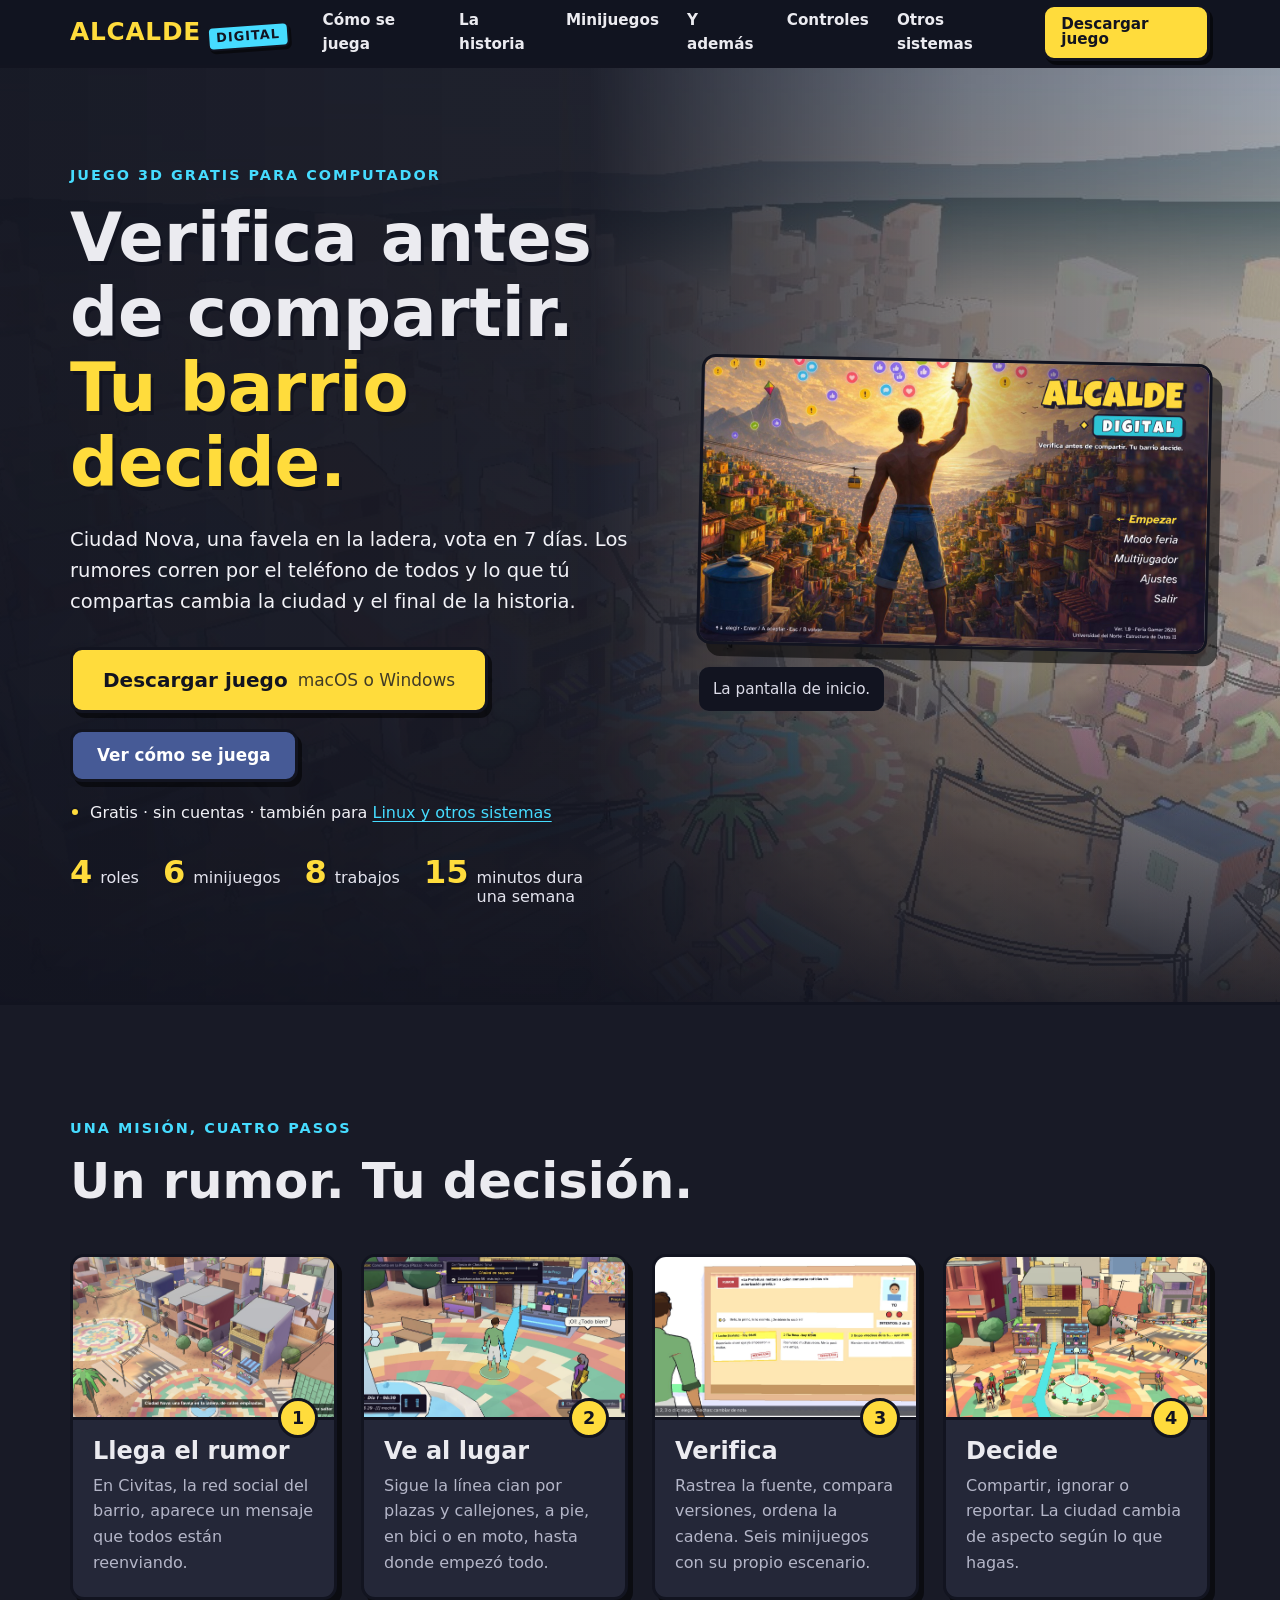
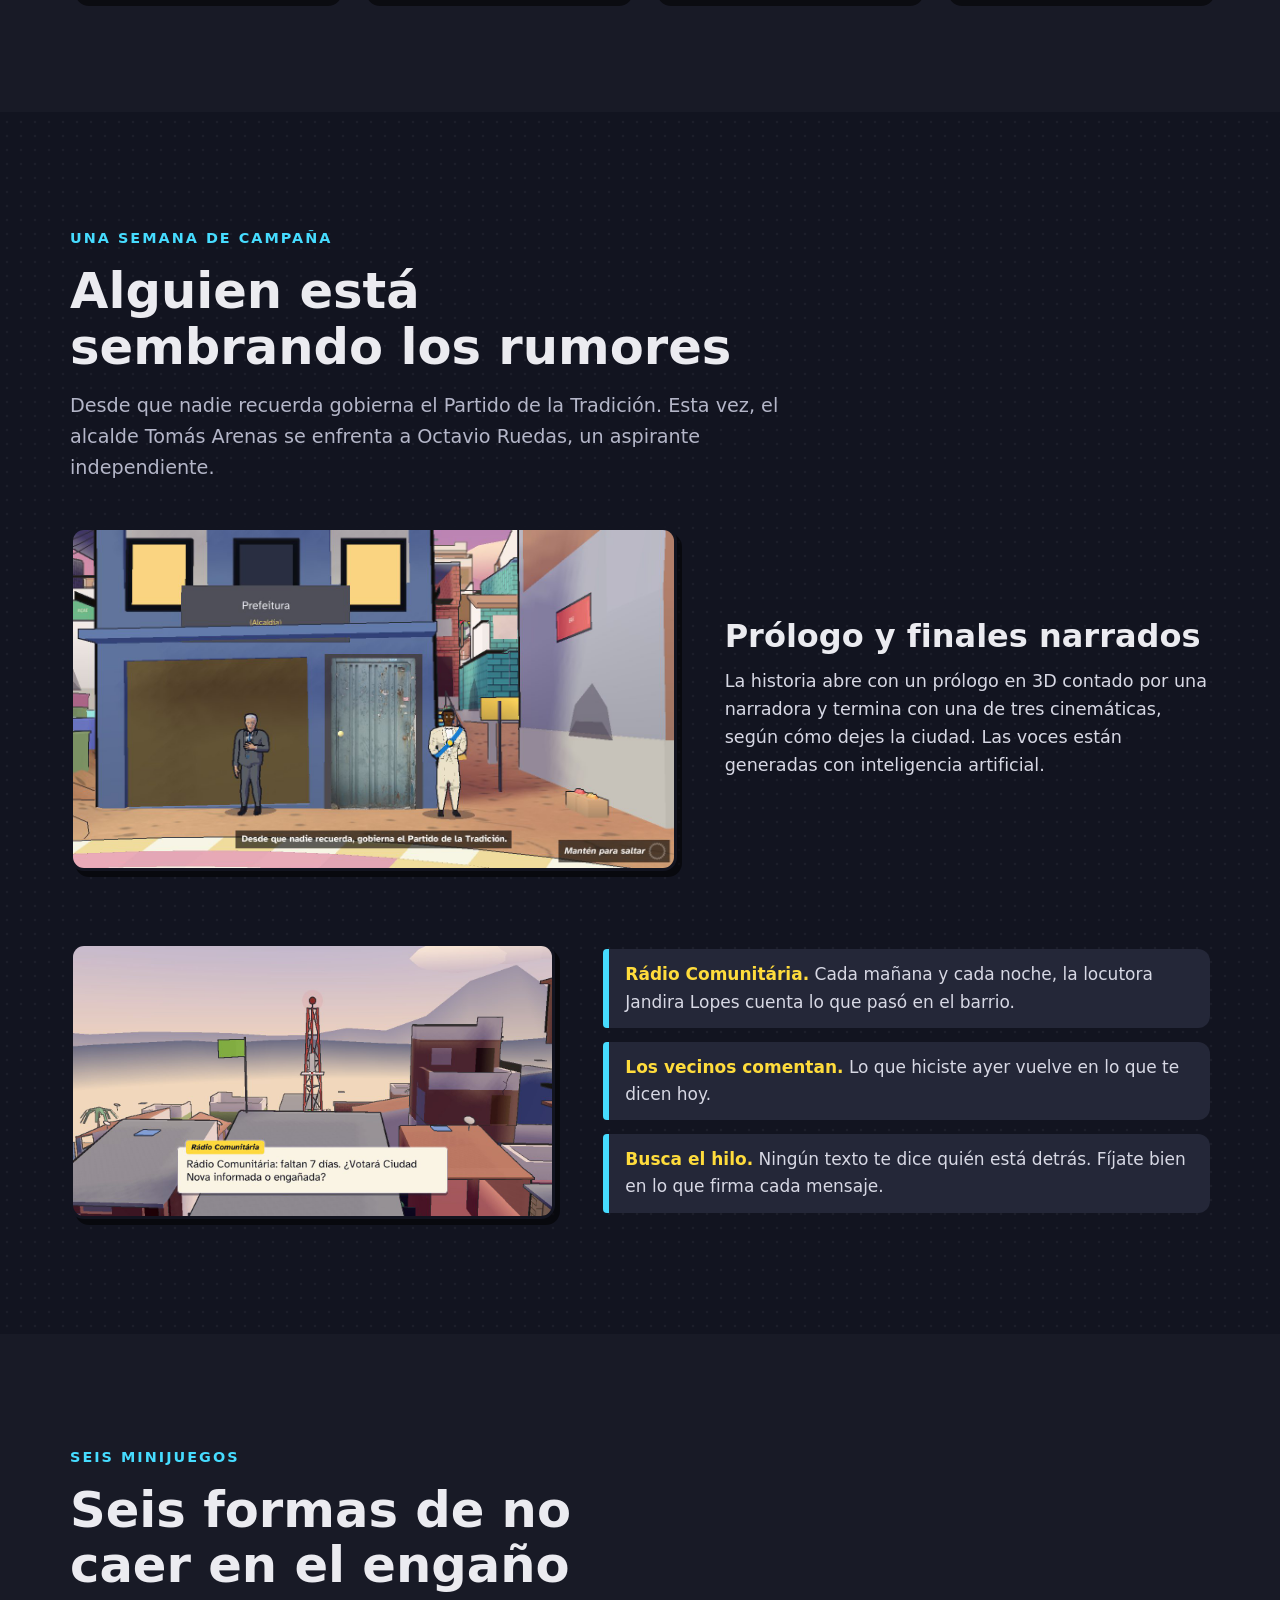
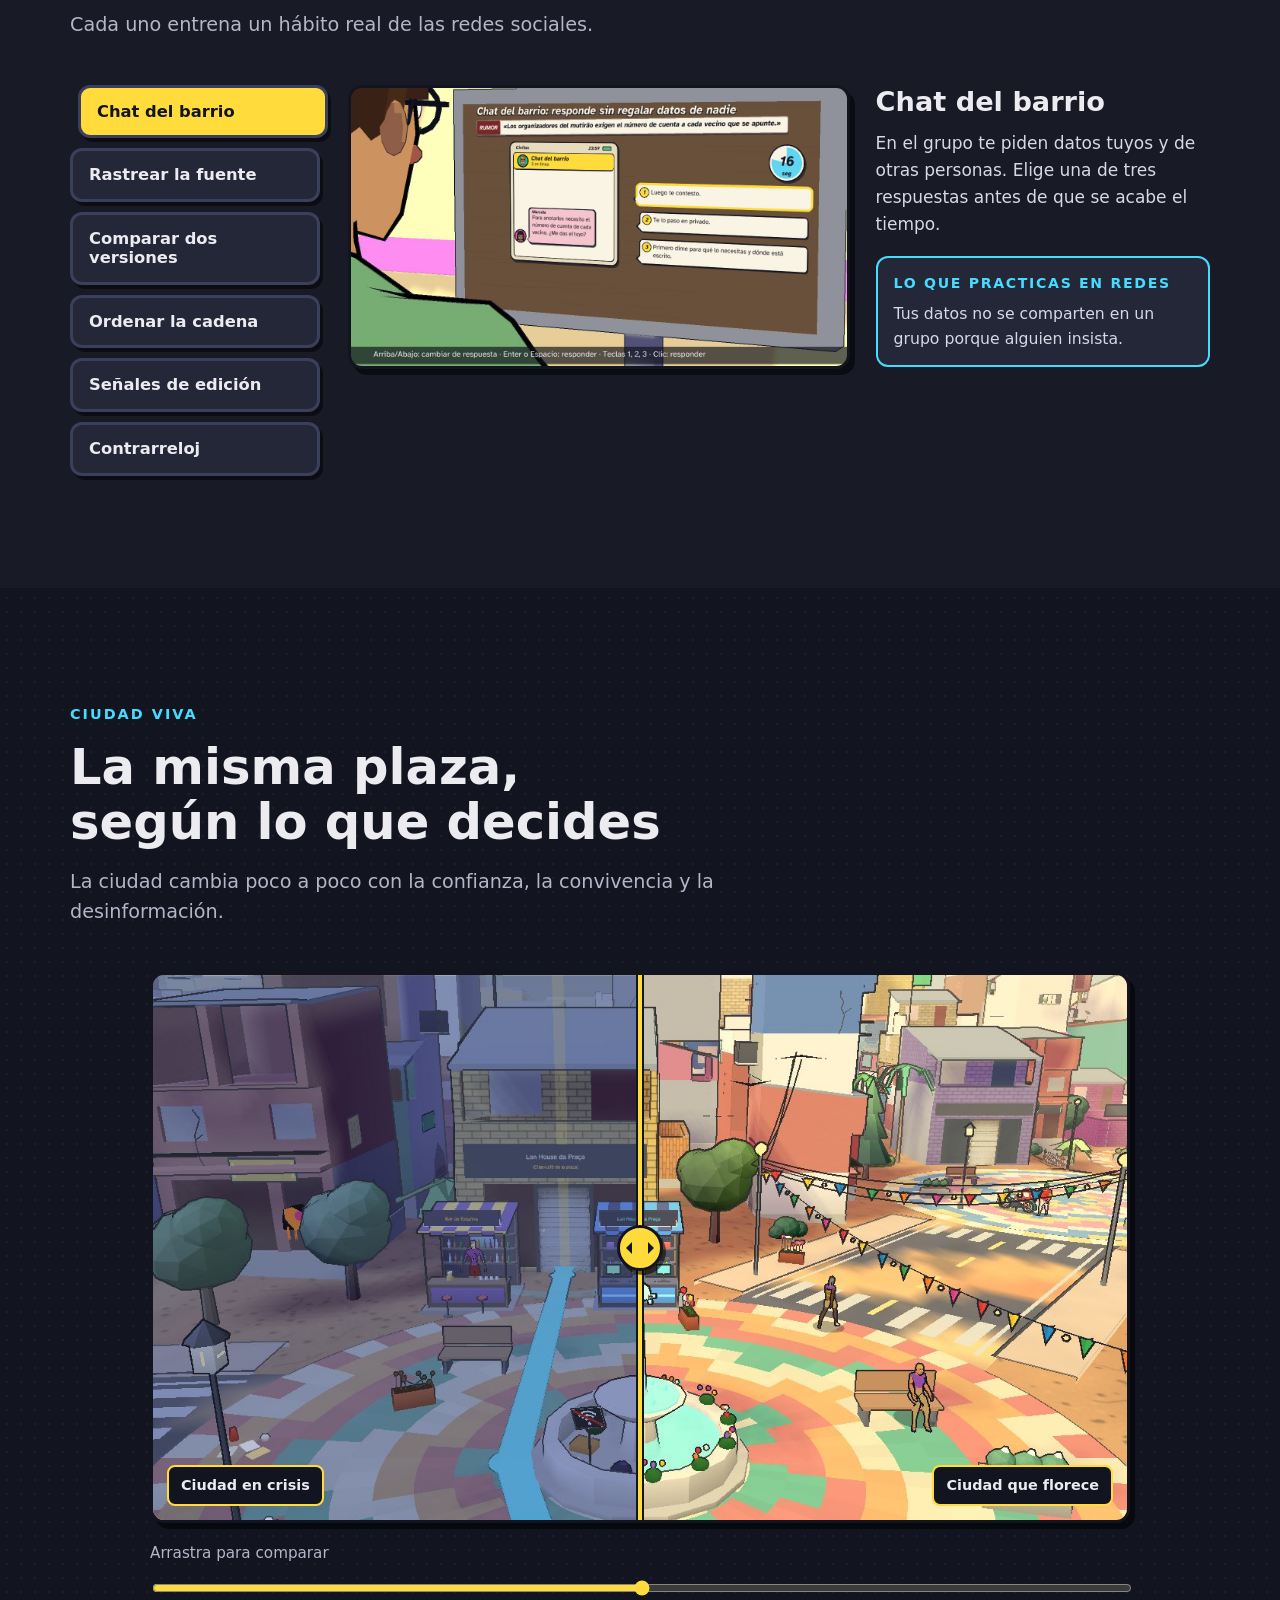
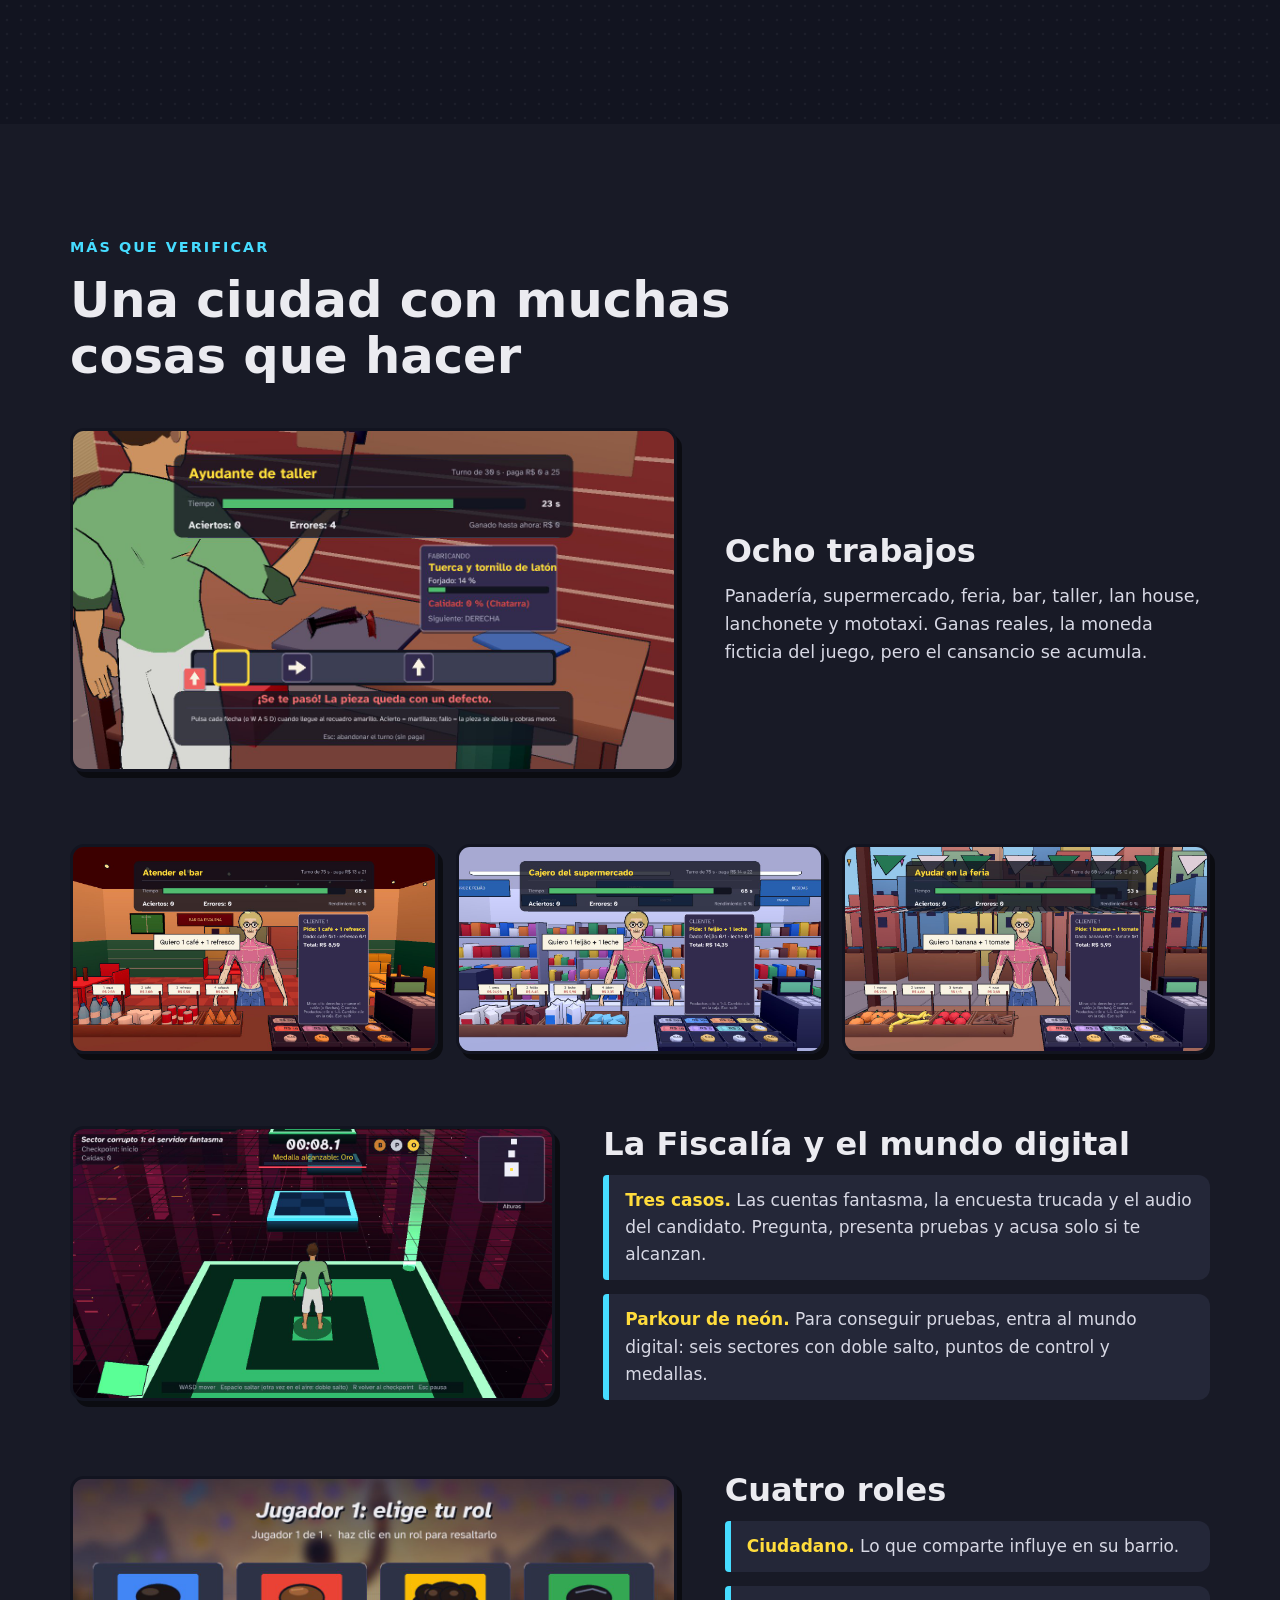
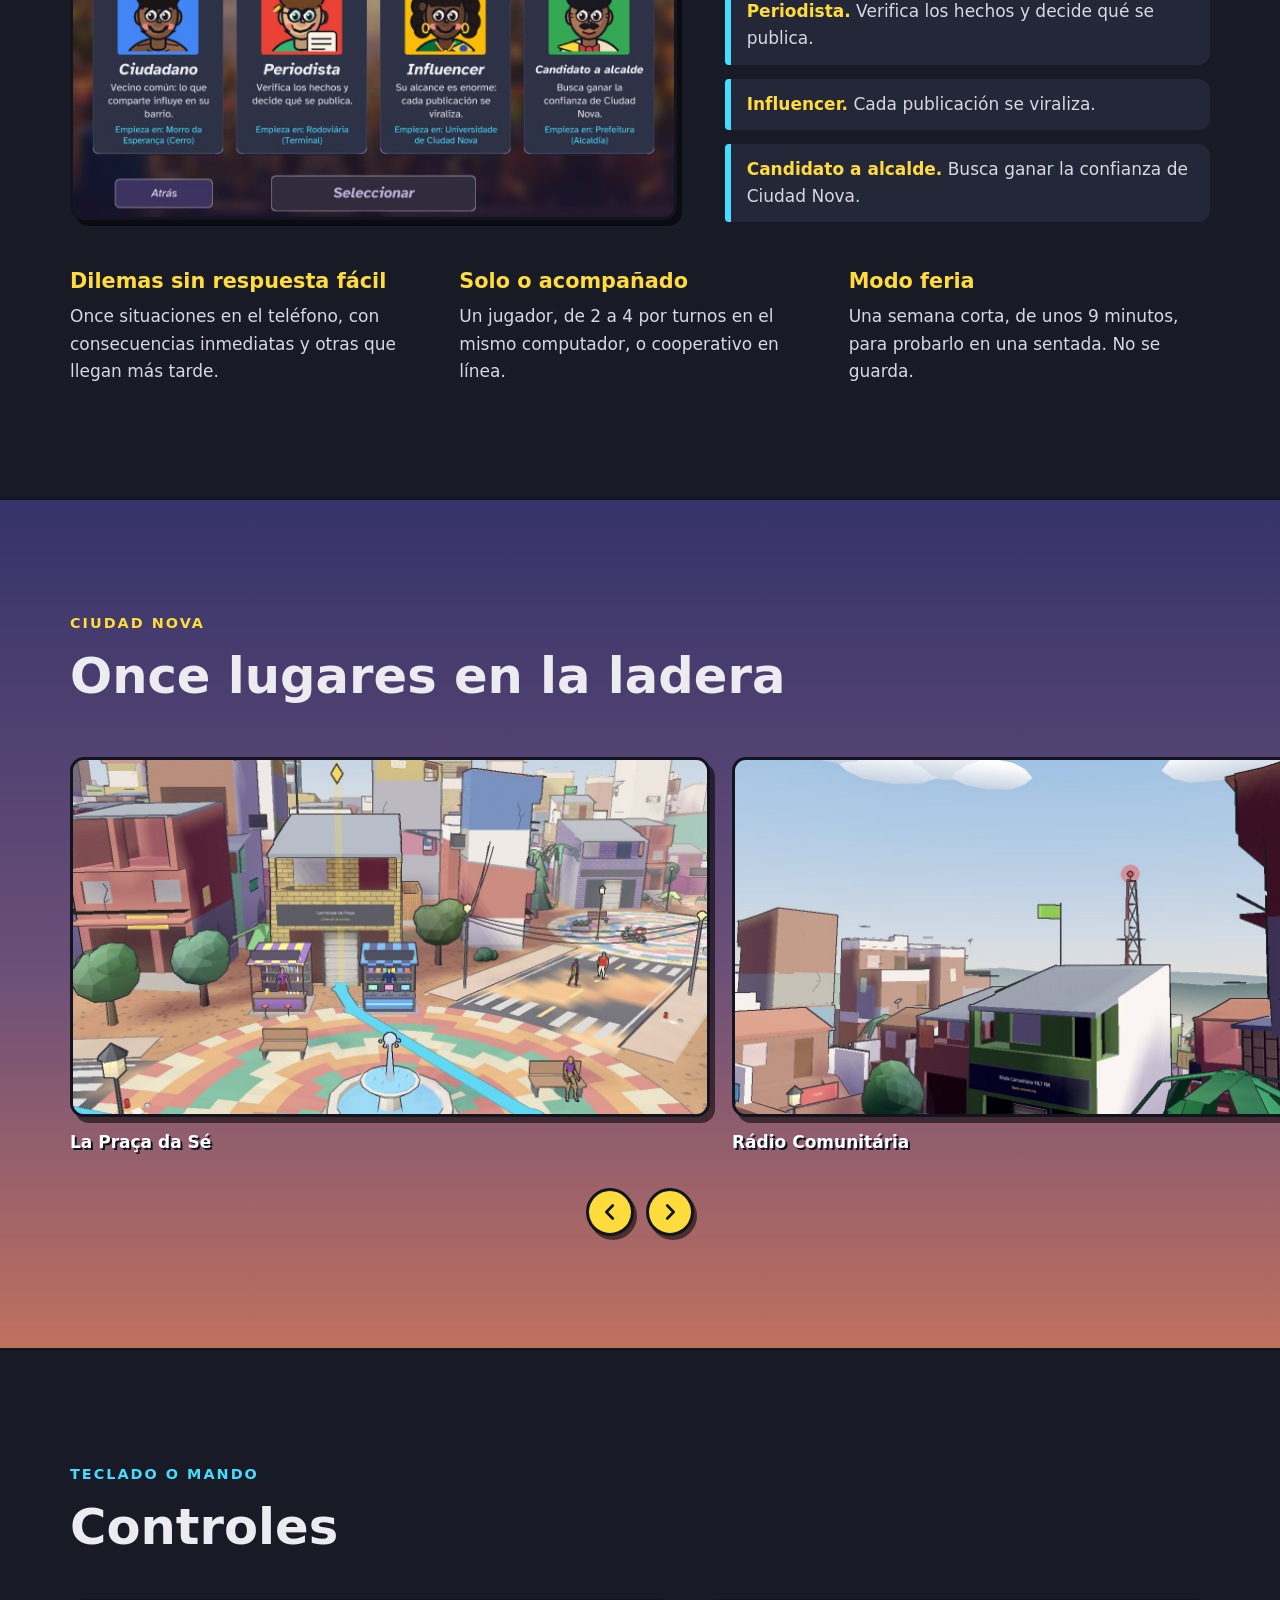
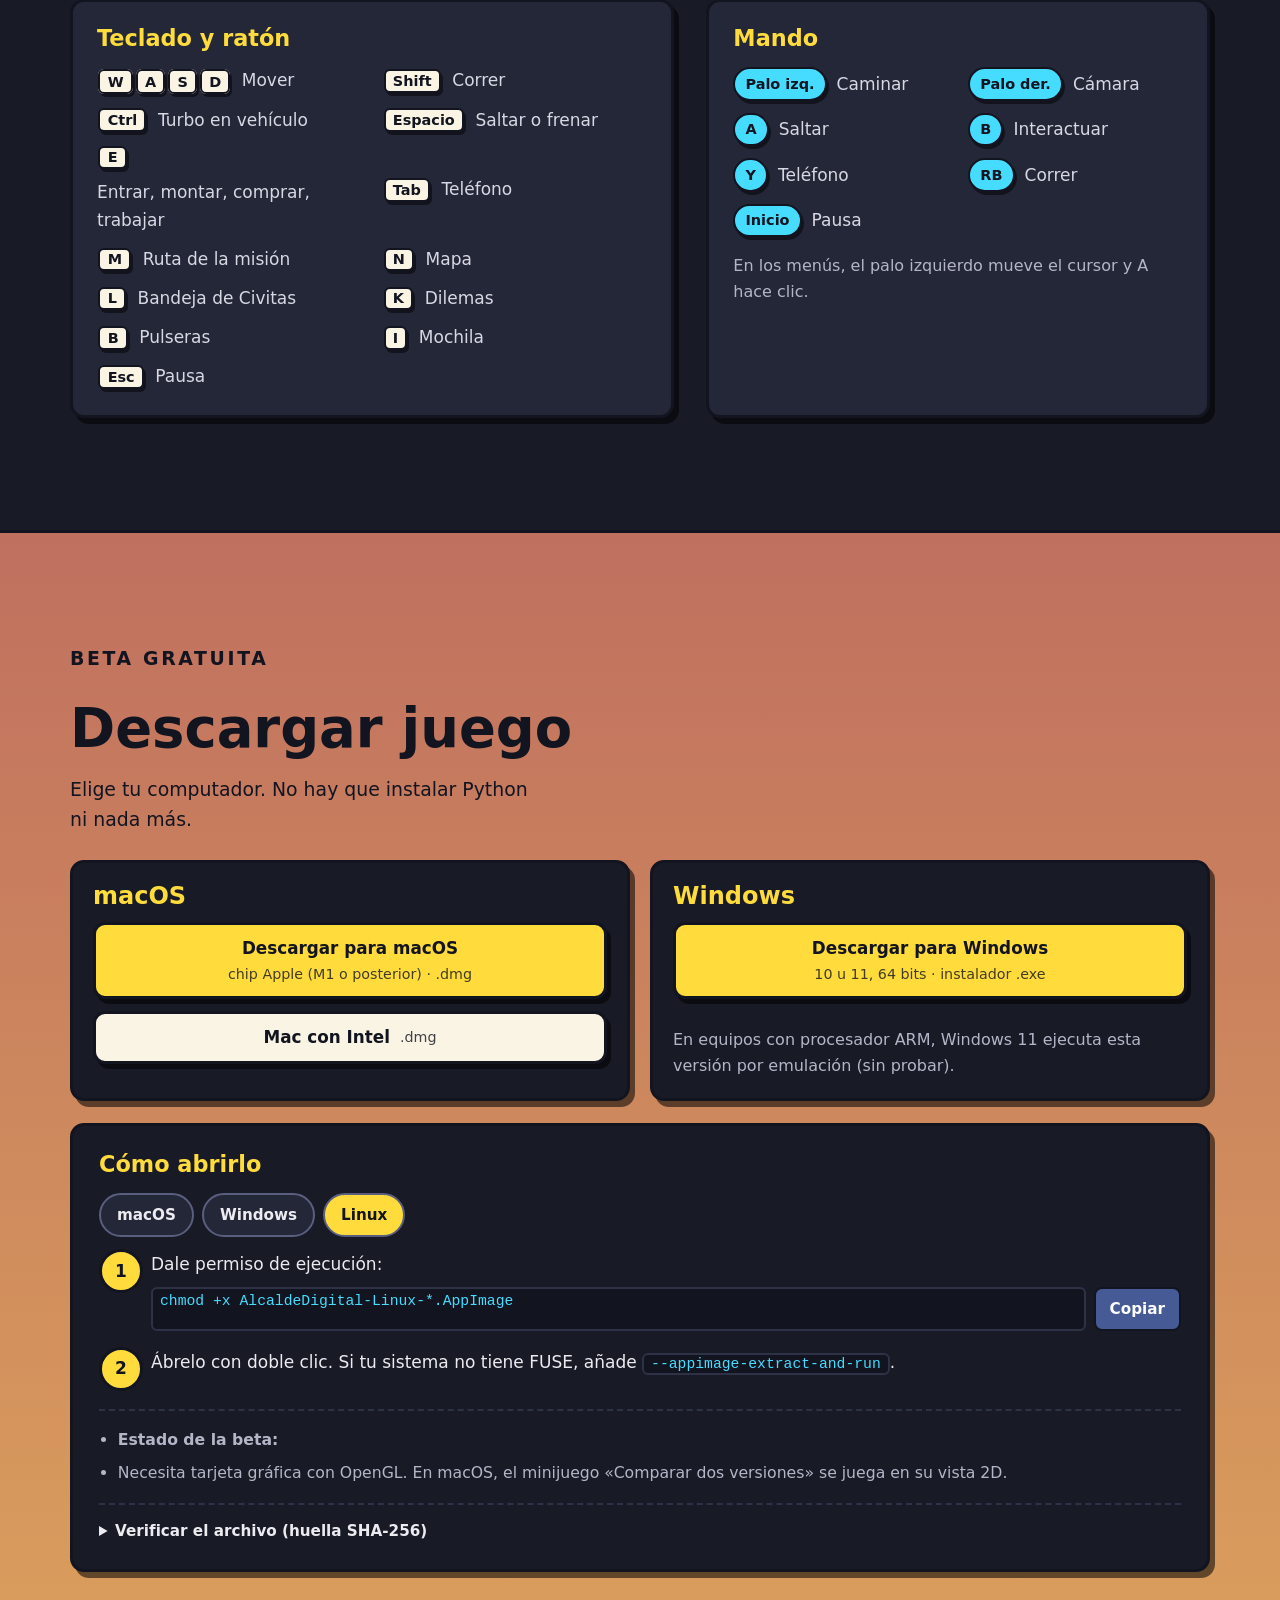
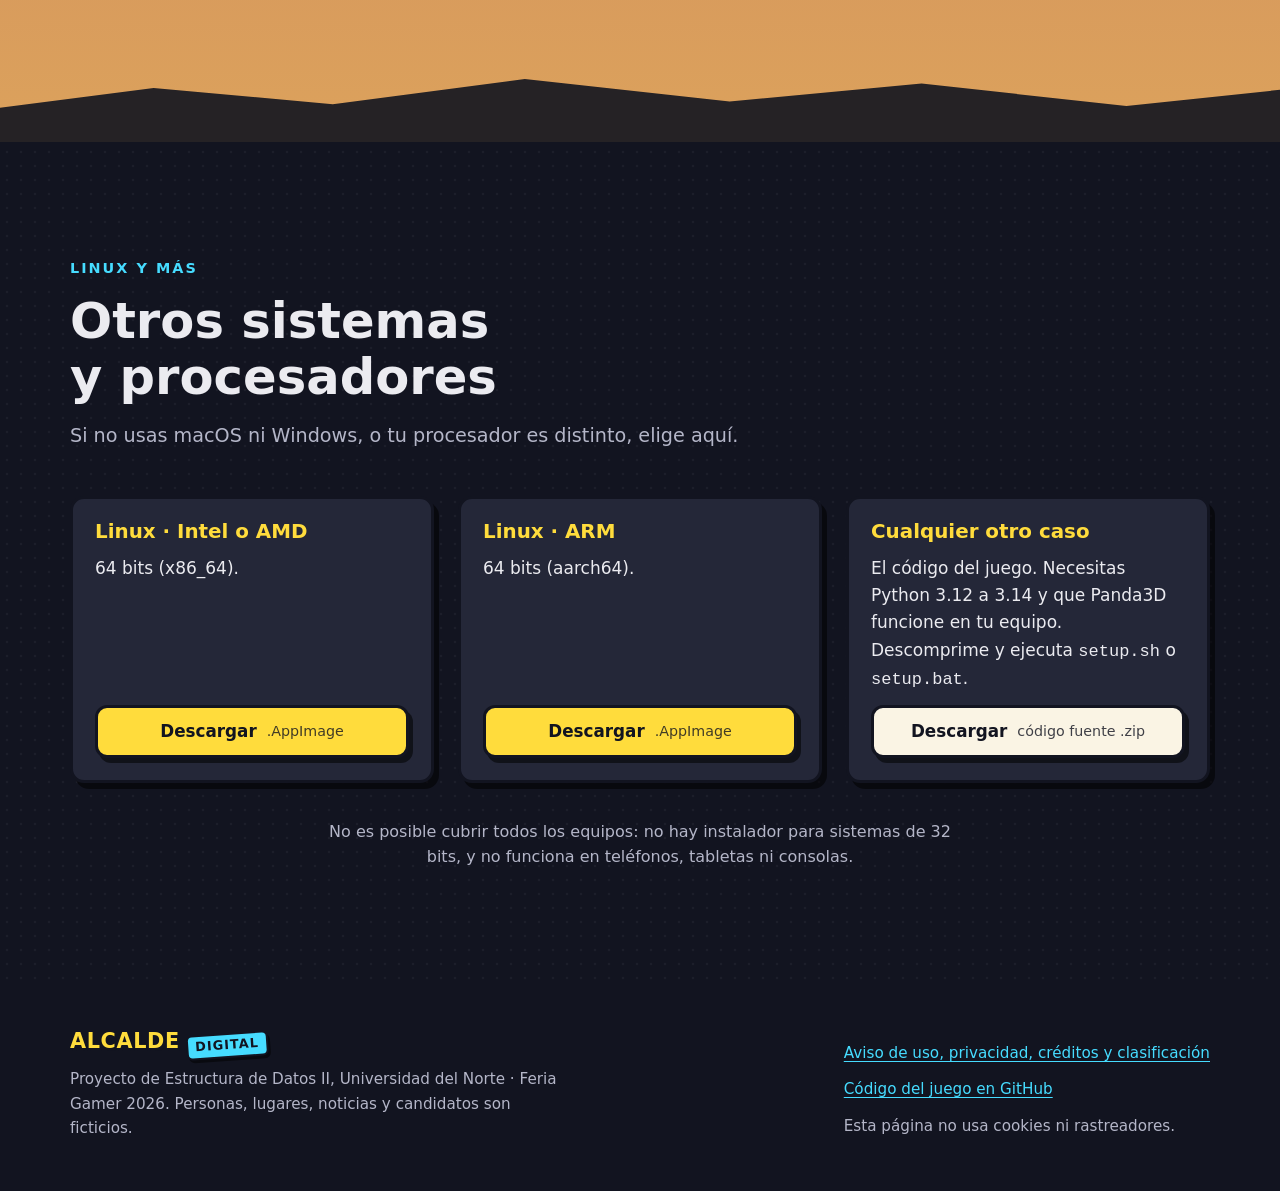
==== index.html @ aed0c3b3 "Web nueva con el juego actual, elegir sistema de descarga y aviso legal al día Co-Authored-By: Claud" ====
<!doctype html>
<html lang="es">
<head>
<meta charset="utf-8">
<meta name="viewport" content="width=device-width, initial-scale=1, viewport-fit=cover">
<title>Alcalde Digital · Juego 3D sobre desinformación</title>
<meta name="description" content="Juego 3D gratis para computador. Verifica antes de compartir: Ciudad Nova vota en 7 días y tu barrio decide.">
<meta name="theme-color" content="#121420">
<meta name="color-scheme" content="dark">
<meta property="og:type" content="website">
<meta property="og:title" content="Alcalde Digital">
<meta property="og:description" content="Verifica antes de compartir. Tu barrio decide.">
<meta property="og:url" content="https://alcalde-digital-juego.vercel.app/">
<meta property="og:image" content="https://alcalde-digital-juego.vercel.app/img/hero.jpg">
<link rel="icon" href="data:image/svg+xml,%3Csvg xmlns='http://www.w3.org/2000/svg' viewBox='0 0 32 32'%3E%3Crect width='32' height='32' rx='6' fill='%23ffdc3c'/%3E%3Ctext x='16' y='23' font-size='19' text-anchor='middle' font-family='sans-serif' font-weight='700' fill='%23121420'%3EA%3C/text%3E%3C/svg%3E">
<link rel="stylesheet" href="estilos.css">
</head>
<body>
<a class="saltar" href="#contenido">Saltar al contenido</a>
<header class="cabecera" id="inicio">
  <div class="cabecera-fila">
    <a class="marca" href="#inicio" aria-label="Alcalde Digital, inicio"><span class="marca-alcalde">ALCALDE</span><span class="marca-digital">DIGITAL</span></a>
    <nav class="menu" aria-label="Secciones"><a href="#juego">Cómo se juega</a><a href="#historia">La historia</a><a href="#minijuegos">Minijuegos</a><a href="#mas">Y además</a><a href="#controles">Controles</a><a href="#otros">Otros sistemas</a></nav>
    <a class="boton boton-primario boton-chico" href="#descargar" data-descargar>Descargar juego</a>
  </div>
</header>
<main id="contenido">

<section class="hero" aria-labelledby="titulo-hero">
  <div class="hero-fondo" aria-hidden="true"></div>
  <div class="envoltorio hero-rejilla">
    <div class="hero-texto">
      <p class="etiqueta">Juego 3D gratis para computador</p>
      <h1 id="titulo-hero">Verifica antes de compartir.<br><span class="resalta">Tu barrio decide.</span></h1>
      <p class="hero-sub">Ciudad Nova, una favela en la ladera, vota en 7 días. Los rumores corren por el teléfono de todos y lo que tú compartas cambia la ciudad y el final de la historia.</p>
      <div class="acciones">
        <a class="boton boton-primario boton-grande" href="#descargar" data-descargar>Descargar juego <span class="boton-nota">macOS o Windows</span></a>
        <a class="boton boton-secundario" href="#juego">Ver cómo se juega</a>
      </div>
      <p class="confianza"><span class="punto" aria-hidden="true"></span>Gratis · sin cuentas · también para <a href="#otros">Linux y otros sistemas</a></p>
      <ul class="datos" aria-label="El juego en cifras">
        <li><strong>4</strong><span>roles</span></li><li><strong>6</strong><span>minijuegos</span></li><li><strong>8</strong><span>trabajos</span></li><li><strong>15</strong><span>minutos dura<br>una semana</span></li>
      </ul>
    </div>
    <figure class="hero-captura"><img src="img/hero.jpg" width="1280" height="720" alt="Menú de inicio del juego: un joven levanta su teléfono sobre la favela al atardecer, con las opciones Empezar, Modo feria, Multijugador, Ajustes y Salir" data-zoom><figcaption>La pantalla de inicio.</figcaption></figure>
  </div>
</section>

<section class="banda" id="juego" aria-labelledby="t-juego"><div class="envoltorio">
  <header class="encabezado"><p class="etiqueta">Una misión, cuatro pasos</p><h2 id="t-juego">Un rumor. Tu decisión.</h2></header>
  <ol class="pasos">
<li class="paso"><img src="img/prologo-ciudad.jpg" width="1280" height="720" alt="La ciudad vista desde arriba durante el prólogo, con el subtítulo que presenta Ciudad Nova" loading="lazy" data-zoom><div class="paso-texto"><span class="paso-n">1</span><h3>Llega el rumor</h3><p>En Civitas, la red social del barrio, aparece un mensaje que todos están reenviando.</p></div></li>
<li class="paso"><img src="img/interfaz.jpg" width="1280" height="720" alt="El personaje junto a la plaza, con la línea cian del GPS, el minimapa, el reloj y el teléfono" loading="lazy" data-zoom><div class="paso-texto"><span class="paso-n">2</span><h3>Ve al lugar</h3><p>Sigue la línea cian por plazas y callejones, a pie, en bici o en moto, hasta donde empezó todo.</p></div></li>
<li class="paso"><img src="img/mj-rastrear.jpg" width="1280" height="720" alt="Rastrear la fuente: un tablero de corcho con tres mensajes y el personaje delante" loading="lazy" data-zoom><div class="paso-texto"><span class="paso-n">3</span><h3>Verifica</h3><p>Rastrea la fuente, compara versiones, ordena la cadena. Seis minijuegos con su propio escenario.</p></div></li>
<li class="paso"><img src="img/viva-florece.jpg" width="1280" height="720" alt="La plaza de la fuente florecida, con banderines y vecinos conversando" loading="lazy" data-zoom><div class="paso-texto"><span class="paso-n">4</span><h3>Decide</h3><p>Compartir, ignorar o reportar. La ciudad cambia de aspecto según lo que hagas.</p></div></li>
</ol></div></section>

<section class="banda banda-tinta" id="historia" aria-labelledby="t-historia"><div class="envoltorio">
  <header class="encabezado"><p class="etiqueta">Una semana de campaña</p><h2 id="t-historia">Alguien está sembrando los rumores</h2>
  <p class="intro">Desde que nadie recuerda gobierna el Partido de la Tradición. Esta vez, el alcalde Tomás Arenas se enfrenta a Octavio Ruedas, un aspirante independiente.</p></header>
  <div class="filas">
    <article class="fila"><img src="img/prologo-candidatos.jpg" width="1280" height="720" alt="Prólogo: los dos candidatos frente a la Prefeitura" loading="lazy" data-zoom><div class="fila-texto"><h3>Prólogo y finales narrados</h3><p>La historia abre con un prólogo en 3D contado por una narradora y termina con una de tres cinemáticas, según cómo dejes la ciudad. Las voces están generadas con inteligencia artificial.</p></div></article>
    <article class="fila fila-inversa"><img src="img/radio.jpg" width="1280" height="720" alt="La cámara orbita la torre de la radio mientras la Rádio Comunitária hace el recuento del día" loading="lazy" data-zoom><div class="fila-lista"><ul>
      <li><strong>Rádio Comunitária.</strong> Cada mañana y cada noche, la locutora Jandira Lopes cuenta lo que pasó en el barrio.</li>
      <li><strong>Los vecinos comentan.</strong> Lo que hiciste ayer vuelve en lo que te dicen hoy.</li>
      <li><strong>Busca el hilo.</strong> Ningún texto te dice quién está detrás. Fíjate bien en lo que firma cada mensaje.</li></ul></div></article>
  </div>
</div></section>

<section class="banda" id="minijuegos" aria-labelledby="t-mini"><div class="envoltorio">
  <header class="encabezado"><p class="etiqueta">Seis minijuegos</p><h2 id="t-mini">Seis formas de no caer en el engaño</h2><p class="intro">Cada uno entrena un hábito real de las redes sociales.</p></header>
  <div class="mini"><div class="mini-lista" role="tablist" aria-label="Minijuegos" aria-orientation="vertical">
<button class="mini-tab" role="tab" id="tab-chat" aria-controls="panel-chat" aria-selected="true" tabindex="0">Chat del barrio</button>
<button class="mini-tab" role="tab" id="tab-rastrear" aria-controls="panel-rastrear" aria-selected="false" tabindex="-1">Rastrear la fuente</button>
<button class="mini-tab" role="tab" id="tab-comparar" aria-controls="panel-comparar" aria-selected="false" tabindex="-1">Comparar dos versiones</button>
<button class="mini-tab" role="tab" id="tab-cronologia" aria-controls="panel-cronologia" aria-selected="false" tabindex="-1">Ordenar la cadena</button>
<button class="mini-tab" role="tab" id="tab-senales" aria-controls="panel-senales" aria-selected="false" tabindex="-1">Señales de edición</button>
<button class="mini-tab" role="tab" id="tab-contrarreloj" aria-controls="panel-contrarreloj" aria-selected="false" tabindex="-1">Contrarreloj</button>
</div><div class="mini-paneles">
<article class="mini-panel" role="tabpanel" id="panel-chat" aria-labelledby="tab-chat"><img src="img/mj-chat.jpg" width="1280" height="720" alt="Pantalla del minijuego Chat del barrio" loading="lazy" data-zoom><div class="mini-texto"><h3>Chat del barrio</h3><p>En el grupo te piden datos tuyos y de otras personas. Elige una de tres respuestas antes de que se acabe el tiempo.</p><p class="redes"><strong>Lo que practicas en redes</strong>Tus datos no se comparten en un grupo porque alguien insista.</p></div></article>
<article class="mini-panel" role="tabpanel" id="panel-rastrear" aria-labelledby="tab-rastrear" hidden><img src="img/mj-rastrear.jpg" width="1280" height="720" alt="Pantalla del minijuego Rastrear la fuente" loading="lazy" data-zoom><div class="mini-texto"><h3>Rastrear la fuente</h3><p>En cada salto aparecen tres mensajes. Elige el más antiguo que no diga «reenviado» hasta llegar a quien lo publicó primero.</p><p class="redes"><strong>Lo que practicas en redes</strong>«Me lo pasó una amiga» no es una fuente.</p></div></article>
<article class="mini-panel" role="tabpanel" id="panel-comparar" aria-labelledby="tab-comparar" hidden><img src="img/mj-comparar.jpg" width="1280" height="720" alt="Pantalla del minijuego Comparar dos versiones" loading="lazy" data-zoom><div class="mini-texto"><h3>Comparar dos versiones</h3><p>Tienes lo que de verdad se dijo y la copia que circula. Marca las líneas alteradas.</p><p class="redes"><strong>Lo que practicas en redes</strong>Una captura o una transcripción se edita en segundos.</p></div></article>
<article class="mini-panel" role="tabpanel" id="panel-cronologia" aria-labelledby="tab-cronologia" hidden><img src="img/mj-cronologia.jpg" width="1280" height="720" alt="Pantalla del minijuego Ordenar la cadena" loading="lazy" data-zoom><div class="mini-texto"><h3>Ordenar la cadena</h3><p>Los mensajes del mismo rumor llegaron desordenados. Ponlos en orden por día y hora.</p><p class="redes"><strong>Lo que practicas en redes</strong>Cada reenvío agrega detalles y pierde la fuente.</p></div></article>
<article class="mini-panel" role="tabpanel" id="panel-senales" aria-labelledby="tab-senales" hidden><img src="img/mj-senales.jpg" width="1280" height="720" alt="Pantalla del minijuego Señales de edición" loading="lazy" data-zoom><div class="mini-texto"><h3>Señales de edición</h3><p>Te llegó una captura con un premio. Marca hasta tres pistas de que algo no cuadra.</p><p class="redes"><strong>Lo que practicas en redes</strong>Premio a cambio de reenviar: el engaño más viejo.</p></div></article>
<article class="mini-panel" role="tabpanel" id="panel-contrarreloj" aria-labelledby="tab-contrarreloj" hidden><img src="img/mj-contrarreloj.jpg" width="1280" height="720" alt="Pantalla del minijuego Contrarreloj" loading="lazy" data-zoom><div class="mini-texto"><h3>Contrarreloj</h3><p>Las noticias se difunden solas por la ladera. Frena la falsa y deja pasar la cierta.</p><p class="redes"><strong>Lo que practicas en redes</strong>Lo urgente se comparte sin pensar.</p></div></article>
</div></div></div></section>

<section class="banda banda-tinta" id="ciudad" aria-labelledby="t-ciudad"><div class="envoltorio">
  <header class="encabezado"><p class="etiqueta">Ciudad viva</p><h2 id="t-ciudad">La misma plaza, según lo que decides</h2><p class="intro">La ciudad cambia poco a poco con la confianza, la convivencia y la desinformación.</p></header>
  <div class="comparador" id="comparador">
    <div class="comparador-marco" id="marco-comparador">
      <img class="comp-img comp-base" id="comp-florece" src="img/viva-florece.jpg" width="1280" height="720" alt="Ciudad que florece: banderines, flores y vecinos conversando" draggable="false">
      <img class="comp-img comp-tapa" id="comp-crisis" src="img/viva-crisis.jpg" width="1280" height="720" alt="Ciudad en crisis: luz apagada, basura y la plaza vacía" draggable="false">
      <div class="comp-linea" id="comp-linea" aria-hidden="true"><span class="comp-asa"></span></div>
      <span class="comp-rotulo comp-rotulo-izq">Ciudad en crisis</span><span class="comp-rotulo comp-rotulo-der">Ciudad que florece</span>
    </div>
    <label class="comp-control" for="comp-rango">Arrastra para comparar<input type="range" id="comp-rango" min="0" max="100" value="50"></label>
  </div>
</div></section>

<section class="banda" id="mas" aria-labelledby="t-mas"><div class="envoltorio">
  <header class="encabezado"><p class="etiqueta">Más que verificar</p><h2 id="t-mas">Una ciudad con muchas cosas que hacer</h2></header>
  <div class="filas">
    <article class="fila"><img src="img/trabajo-taller.jpg" width="1280" height="720" alt="El taller en 3D: el personaje martilla una pieza mientras cruzan las flechas de ritmo" loading="lazy" data-zoom><div class="fila-texto"><h3>Ocho trabajos</h3><p>Panadería, supermercado, feria, bar, taller, lan house, lanchonete y mototaxi. Ganas reales, la moneda ficticia del juego, pero el cansancio se acumula.</p></div></article>
    <div class="trio"><img src="img/trabajo-bar.jpg" width="1280" height="720" alt="Atender el bar en primera persona" loading="lazy" data-zoom><img src="img/trabajo-super.jpg" width="1280" height="720" alt="El cajero del supermercado" loading="lazy" data-zoom><img src="img/trabajo-feria.jpg" width="1280" height="720" alt="Ayudar en la feria" loading="lazy" data-zoom></div>
    <article class="fila fila-inversa"><img src="img/parkour.jpg" width="1280" height="720" alt="Parkour en el mundo digital: el personaje sobre plataformas de neón, con cronómetro y medallas" loading="lazy" data-zoom><div class="fila-lista"><h3>La Fiscalía y el mundo digital</h3><ul>
      <li><strong>Tres casos.</strong> Las cuentas fantasma, la encuesta trucada y el audio del candidato. Pregunta, presenta pruebas y acusa solo si te alcanzan.</li>
      <li><strong>Parkour de neón.</strong> Para conseguir pruebas, entra al mundo digital: seis sectores con doble salto, puntos de control y medallas.</li></ul></div></article>
    <article class="fila"><img src="img/roles.jpg" width="1280" height="720" alt="Elección de rol: ciudadano, periodista, influencer y candidato a alcalde" loading="lazy" data-zoom><div class="fila-lista"><h3>Cuatro roles</h3><ul>
      <li><strong>Ciudadano.</strong> Lo que comparte influye en su barrio.</li><li><strong>Periodista.</strong> Verifica los hechos y decide qué se publica.</li>
      <li><strong>Influencer.</strong> Cada publicación se viraliza.</li><li><strong>Candidato a alcalde.</strong> Busca ganar la confianza de Ciudad Nova.</li></ul></div></article>
  </div>
  <div class="doble">
    <div><h3>Dilemas sin respuesta fácil</h3><p>Once situaciones en el teléfono, con consecuencias inmediatas y otras que llegan más tarde.</p></div>
    <div><h3>Solo o acompañado</h3><p>Un jugador, de 2 a 4 por turnos en el mismo computador, o cooperativo en línea.</p></div>
    <div><h3>Modo feria</h3><p>Una semana corta, de unos 9 minutos, para probarlo en una sentada. No se guarda.</p></div>
  </div>
</div></section>

<section class="banda banda-sol" id="recorrido" aria-labelledby="t-recorrido"><div class="envoltorio"><header class="encabezado"><p class="etiqueta">Ciudad Nova</p><h2 id="t-recorrido">Once lugares en la ladera</h2></header></div>
  <div class="galeria-marco"><div class="galeria" id="galeria" role="region" aria-roledescription="carrusel" aria-label="Galería de Ciudad Nova" tabindex="0">
<figure><img src="img/mundo-plaza.jpg" width="1280" height="720" alt="La plaza y la lan house" loading="lazy" data-zoom><figcaption>La Praça da Sé</figcaption></figure>
<figure><img src="img/mundo-radio.jpg" width="1280" height="720" alt="La torre roja y blanca de la radio sobre los techos" loading="lazy" data-zoom><figcaption>Rádio Comunitária</figcaption></figure>
<figure><img src="img/mundo-barrio.jpg" width="1280" height="720" alt="Vista aérea de la favela entre la niebla" loading="lazy" data-zoom><figcaption>La ladera desde arriba</figcaption></figure>
<figure><img src="img/mundo-morro.jpg" width="1280" height="720" alt="Casas de colores en la ladera" loading="lazy" data-zoom><figcaption>Morro da Esperança</figcaption></figure>
<figure><img src="img/mundo-parque.jpg" width="1280" height="720" alt="La biblioteca del parque con árboles y un puesto" loading="lazy" data-zoom><figcaption>Parque do Povo</figcaption></figure>
<figure><img src="img/mundo-samba.jpg" width="1280" height="720" alt="La escuela de samba entre casas de colores" loading="lazy" data-zoom><figcaption>Escola de Samba</figcaption></figure>
</div><p class="solo-lectores" id="gal-estado" role="status" aria-live="polite"></p>
  <div class="galeria-botones">
    <button class="boton-redondo" id="gal-prev" aria-label="Anterior"><svg viewBox="0 0 24 24" width="22" height="22" aria-hidden="true"><path d="M15 5l-7 7 7 7" fill="none" stroke="currentColor" stroke-width="3" stroke-linecap="round" stroke-linejoin="round"/></svg></button>
    <button class="boton-redondo" id="gal-sig" aria-label="Siguiente"><svg viewBox="0 0 24 24" width="22" height="22" aria-hidden="true"><path d="M9 5l7 7-7 7" fill="none" stroke="currentColor" stroke-width="3" stroke-linecap="round" stroke-linejoin="round"/></svg></button>
  </div></div></section>

<section class="banda" id="controles" aria-labelledby="t-controles"><div class="envoltorio">
  <header class="encabezado"><p class="etiqueta">Teclado o mando</p><h2 id="t-controles">Controles</h2></header>
  <div class="controles">
    <section aria-labelledby="t-teclado"><h3 id="t-teclado">Teclado y ratón</h3><ul class="teclas">
      <li><span><kbd>W</kbd><kbd>A</kbd><kbd>S</kbd><kbd>D</kbd></span> Mover</li><li><kbd>Shift</kbd> Correr</li><li><kbd>Ctrl</kbd> Turbo en vehículo</li><li><kbd>Espacio</kbd> Saltar o frenar</li>
      <li><kbd>E</kbd> Entrar, montar, comprar, trabajar</li><li><kbd>Tab</kbd> Teléfono</li><li><kbd>M</kbd> Ruta de la misión</li><li><kbd>N</kbd> Mapa</li>
      <li><kbd>L</kbd> Bandeja de Civitas</li><li><kbd>K</kbd> Dilemas</li><li><kbd>B</kbd> Pulseras</li><li><kbd>I</kbd> Mochila</li><li><kbd>Esc</kbd> Pausa</li></ul></section>
    <section aria-labelledby="t-mando"><h3 id="t-mando">Mando</h3><ul class="teclas">
      <li><span class="mando">Palo izq.</span> Caminar</li><li><span class="mando">Palo der.</span> Cámara</li><li><span class="mando">A</span> Saltar</li><li><span class="mando">B</span> Interactuar</li>
      <li><span class="mando">Y</span> Teléfono</li><li><span class="mando">RB</span> Correr</li><li><span class="mando">Inicio</span> Pausa</li></ul>
      <p class="nota">En los menús, el palo izquierdo mueve el cursor y A hace clic.</p></section>
  </div>
</div></section>

<section class="descarga" id="descargar" aria-labelledby="t-descarga"><div class="envoltorio">
  <div class="descarga-cabeza"><p class="etiqueta etiqueta-oscura">Beta gratuita</p><h2 id="t-descarga">Descargar juego</h2><p>Elige tu computador. No hay que instalar Python ni nada más.</p></div>
  <div class="elige">
      <div class="elige-so">
        <h3>macOS</h3>
        <a class="boton boton-primario" data-so="mac" href="https://github.com/DG-AMIR3460/alcalde-digital/releases/latest/download/AlcaldeDigital-macOS-arm64.dmg">Descargar para macOS <span class="boton-nota">chip Apple (M1 o posterior) · .dmg</span></a>
        <a class="boton boton-papel" href="https://github.com/DG-AMIR3460/alcalde-digital/releases/latest/download/AlcaldeDigital-macOS-x64.dmg">Mac con Intel <span class="boton-nota">.dmg</span></a>
      </div>
      <div class="elige-so">
        <h3>Windows</h3>
        <a class="boton boton-primario" data-so="win" href="https://github.com/DG-AMIR3460/alcalde-digital/releases/latest/download/AlcaldeDigital-Setup-Windows.exe">Descargar para Windows <span class="boton-nota">10 u 11, 64 bits · instalador .exe</span></a>
        <p class="nota">En equipos con procesador ARM, Windows 11 ejecuta esta versión por emulación (sin probar).</p>
      </div>
    </div>
  <div class="instala">
    <h3>Cómo abrirlo</h3>
    <div class="so" role="tablist" aria-label="Sistema operativo">
      <button role="tab" id="so-mac" aria-controls="p-mac" aria-selected="true" class="chip" tabindex="0">macOS</button>
      <button role="tab" id="so-win" aria-controls="p-win" aria-selected="false" class="chip" tabindex="-1">Windows</button>
      <button role="tab" id="so-lin" aria-controls="p-lin" aria-selected="false" class="chip" tabindex="-1">Linux</button>
    </div>
    <div id="p-mac" role="tabpanel" aria-labelledby="so-mac" class="so-panel"><ol>
      <li>Abre el <code>.dmg</code> y arrastra <strong>AlcaldeDigital</strong> a Aplicaciones.</li>
      <li>La primera vez macOS dirá que no puede verificarlo, porque no lleva firma de desarrollador de Apple. Comprueba la huella SHA-256 y, si coincide, ve a <strong>Ajustes del Sistema → Privacidad y seguridad → «Abrir de todos modos»</strong>.</li></ol></div>
    <div id="p-win" role="tabpanel" aria-labelledby="so-win" class="so-panel" hidden><ol>
      <li>Haz doble clic en <code>AlcaldeDigital-Setup-Windows.exe</code>.</li>
      <li>SmartScreen puede avisar porque no lleva firma de editor. Comprueba la huella SHA-256 y, si coincide, pulsa <strong>«Más información» → «Ejecutar de todas formas»</strong>.</li>
      <li>Sigue el asistente. Instalado solo para tu usuario, no pide administrador.</li></ol></div>
    <div id="p-lin" role="tabpanel" aria-labelledby="so-lin" class="so-panel" hidden><ol>
      <li>Dale permiso de ejecución:<div class="cmd"><code>chmod +x AlcaldeDigital-Linux-*.AppImage</code><button class="copiar" data-copiar="chmod +x AlcaldeDigital-Linux-*.AppImage" aria-label="Copiar el comando">Copiar</button></div></li>
      <li>Ábrelo con doble clic. Si tu sistema no tiene FUSE, añade <code>--appimage-extract-and-run</code>.</li></ol></div>
    <ul class="requisitos"><li><strong>Estado de la beta:</strong> <!--ESTADO--></li>
      <li>Necesita tarjeta gráfica con OpenGL. En macOS, el minijuego «Comparar dos versiones» se juega en su vista 2D.</li></ul>
    <details class="verificar"><summary>Verificar el archivo (huella SHA-256)</summary>
      <p>En macOS: <code>shasum -a 256 archivo</code>. En Windows (PowerShell): <code>Get-FileHash archivo</code>. En Linux: <code>sha256sum archivo</code>.</p>
      <!--HUELLAS--></details>
  </div>
</div></section>

<section class="banda banda-tinta" id="otros" aria-labelledby="t-otros"><div class="envoltorio">
  <header class="encabezado"><p class="etiqueta">Linux y más</p><h2 id="t-otros">Otros sistemas y procesadores</h2><p class="intro">Si no usas macOS ni Windows, o tu procesador es distinto, elige aquí.</p></header>
  <div class="otros">
    <article><h3>Linux · Intel o AMD</h3><p>64 bits (x86_64).</p><a class="boton boton-primario" href="https://github.com/DG-AMIR3460/alcalde-digital/releases/latest/download/AlcaldeDigital-Linux-x64.AppImage">Descargar <span class="boton-nota">.AppImage</span></a></article>
    <article><h3>Linux · ARM</h3><p>64 bits (aarch64).</p><a class="boton boton-primario" href="https://github.com/DG-AMIR3460/alcalde-digital/releases/latest/download/AlcaldeDigital-Linux-arm64.AppImage">Descargar <span class="boton-nota">.AppImage</span></a></article>
    <article><h3>Cualquier otro caso</h3><p>El código del juego. Necesitas Python 3.12 a 3.14 y que Panda3D funcione en tu equipo. Descomprime y ejecuta <code>setup.sh</code> o <code>setup.bat</code>.</p><a class="boton boton-papel" href="https://github.com/DG-AMIR3460/alcalde-digital/releases/latest/download/AlcaldeDigital-codigo-fuente.zip">Descargar <span class="boton-nota">código fuente .zip</span></a></article>
  </div>
  <p class="nota nota-centro">No es posible cubrir todos los equipos: no hay instalador para sistemas de 32 bits, y no funciona en teléfonos, tabletas ni consolas.</p>
</div></section>
</main>

<footer class="pie"><div class="envoltorio pie-fila">
  <div><a class="marca marca-pie" href="#inicio" aria-label="Alcalde Digital, inicio"><span class="marca-alcalde">ALCALDE</span><span class="marca-digital">DIGITAL</span></a>
  <p>Proyecto de Estructura de Datos II, Universidad del Norte · Feria Gamer 2026. Personas, lugares, noticias y candidatos son ficticios.</p></div>
  <div><p><a href="legal.html">Aviso de uso, privacidad, créditos y clasificación</a></p><p><a href="https://github.com/SebastianBlanco430/Alcalde-Digital">Código del juego en GitHub</a></p><p>Esta página no usa cookies ni rastreadores.</p></div>
</div></footer>

<dialog id="elegir" aria-labelledby="t-elegir"><form method="dialog"><button class="visor-cerrar" aria-label="Cerrar">Cerrar</button></form>
  <h2 id="t-elegir">¿Para qué computador?</h2>
  <div class="elige">
      <div class="elige-so">
        <h3>macOS</h3>
        <a class="boton boton-primario" data-so="mac" href="https://github.com/DG-AMIR3460/alcalde-digital/releases/latest/download/AlcaldeDigital-macOS-arm64.dmg">Descargar para macOS <span class="boton-nota">chip Apple (M1 o posterior) · .dmg</span></a>
        <a class="boton boton-papel" href="https://github.com/DG-AMIR3460/alcalde-digital/releases/latest/download/AlcaldeDigital-macOS-x64.dmg">Mac con Intel <span class="boton-nota">.dmg</span></a>
      </div>
      <div class="elige-so">
        <h3>Windows</h3>
        <a class="boton boton-primario" data-so="win" href="https://github.com/DG-AMIR3460/alcalde-digital/releases/latest/download/AlcaldeDigital-Setup-Windows.exe">Descargar para Windows <span class="boton-nota">10 u 11, 64 bits · instalador .exe</span></a>
        <p class="nota">En equipos con procesador ARM, Windows 11 ejecuta esta versión por emulación (sin probar).</p>
      </div>
    </div>
  <p class="nota"><a href="#otros" data-cerrar>Linux y otros sistemas o procesadores</a> · <a href="#descargar" data-cerrar>Cómo abrirlo</a></p>
</dialog>
<dialog id="visor" aria-label="Imagen ampliada"><form method="dialog"><button class="visor-cerrar" aria-label="Cerrar">Cerrar</button></form><img id="visor-img" alt=""><p id="visor-pie"></p></dialog>
<p class="solo-lectores" id="aviso-copiado" role="status" aria-live="polite"></p>
<script src="app.js"></script>
</body>
</html>
---- estilos.css ----
/* Alcalde Digital: sitio de descarga.
   Dirección: «cómic cívico de una tarde en la ladera», la misma del juego (docs/DISENO.md): tinta oscura, color plano,
   amarillo para lo importante y cian para el camino, bordes gruesos y sombras duras sin desenfoque.
   Fuente: Atkinson Hyperlegible, la del propio juego (licencia OFL, fonts/OFL.txt). Sin recursos externos. */

@font-face { font-family: "Atkinson Hyperlegible"; src: url("fonts/AtkinsonHyperlegible-Regular.ttf") format("truetype"); font-weight: 400; font-display: swap; }
@font-face { font-family: "Atkinson Hyperlegible"; src: url("fonts/AtkinsonHyperlegible-Bold.ttf") format("truetype"); font-weight: 700; font-display: swap; }

:root {
  /* color: los del juego (frontend/estilo.py) */
  --tinta: #121420;
  --noche: #181a26;
  --panel: #242738;
  --tarjeta: #2e3247;
  --papel: #faf4e4;
  --texto: #ebebf0;
  --tenue: #b4b6c8;
  --amarillo: #ffdc3c;
  --cian: #46dcff;
  --azul: #465a96;
  --atardecer-1: #35336a;
  --atardecer-2: #6b4f78;
  --atardecer-3: #c0705f;
  --atardecer-4: #dca25c;
  /* forma */
  --borde: 3px solid var(--tinta);
  --sombra: 5px 6px 0 rgba(0, 0, 0, 0.55);
  --radio: 14px;
  --ancho: 1180px;
  --display: "Atkinson Hyperlegible", "Segoe UI", system-ui, -apple-system, sans-serif;
  color-scheme: dark;
}

* { box-sizing: border-box; }
html { scroll-behavior: smooth; scroll-padding-top: 76px; }
body {
  margin: 0;
  background: var(--noche);
  color: var(--texto);
  font: 400 1.0625rem/1.6 var(--display);
  -webkit-font-smoothing: antialiased;
  text-rendering: optimizeLegibility;
}
img { max-width: 100%; height: auto; display: block; }
a { color: var(--cian); text-underline-offset: 3px; }
a:hover { color: var(--amarillo); }
h1, h2, h3 { font-weight: 700; line-height: 1.12; margin: 0; text-wrap: balance; }
p { margin: 0; }
:focus-visible { outline: 3px solid var(--amarillo); outline-offset: 3px; border-radius: 6px; }
kbd {
  font: 700 0.85em/1 var(--display);
  background: var(--papel); color: var(--tinta);
  border: 2px solid var(--tinta); border-radius: 6px; padding: 0.18em 0.5em;
  box-shadow: 2px 3px 0 rgba(0, 0, 0, 0.5);
  margin-inline: 0.1em;
}

.saltar { position: absolute; left: -999px; top: 8px; background: var(--amarillo); color: var(--tinta); padding: 8px 14px; border-radius: 8px; z-index: 100; font-weight: 700; }
.saltar:focus { left: 16px; }

.envoltorio {
  width: 100%; max-width: var(--ancho); margin-inline: auto;
  padding-left: max(20px, env(safe-area-inset-left, 0px));
  padding-right: max(20px, env(safe-area-inset-right, 0px));
}

/* ---------- marca (el logotipo del juego, en CSS) ---------- */
.marca { display: inline-flex; align-items: center; text-decoration: none; gap: 0; line-height: 1; }
.marca-alcalde { font-weight: 700; font-size: 1.55rem; letter-spacing: 0.03em; color: var(--amarillo); text-shadow: 2px 3px 0 var(--tinta); }
.marca-digital {
  font-weight: 700; font-size: 0.8rem; letter-spacing: 0.08em; color: var(--tinta); background: var(--cian);
  border: 2px solid var(--tinta); border-radius: 6px; padding: 4px 7px; margin-left: 6px; transform: rotate(-4deg) translateY(4px);
  box-shadow: 2px 3px 0 rgba(0, 0, 0, 0.5);
}

/* ---------- cabecera ---------- */
.cabecera {
  position: sticky; top: env(safe-area-inset-top, 0px); z-index: 50;
  background: rgba(18, 20, 32, 0.92); backdrop-filter: blur(8px);
  border-bottom: var(--borde);
}
.cabecera::before { content: ""; position: fixed; inset: 0 0 auto; height: env(safe-area-inset-top, 0px); background: rgba(18, 20, 32, 0.97); z-index: 49; }
.cabecera-fila {
  max-width: var(--ancho); margin-inline: auto; min-height: 64px; display: flex; align-items: center; gap: 22px;
  padding-left: max(20px, env(safe-area-inset-left, 0px)); padding-right: max(20px, env(safe-area-inset-right, 0px));
}
.menu { display: flex; gap: 4px; margin-left: auto; }
.menu a { color: var(--texto); text-decoration: none; padding: 8px 12px; border-radius: 8px; font-weight: 700; font-size: 0.95rem; }
.menu a:hover { background: var(--panel); color: var(--amarillo); }

/* ---------- botones ---------- */
.boton {
  display: inline-flex; align-items: center; justify-content: center; gap: 10px; text-decoration: none; cursor: pointer;
  font: 700 1.05rem/1 var(--display); padding: 15px 24px; border-radius: 12px; border: var(--borde);
  box-shadow: 4px 5px 0 rgba(0, 0, 0, 0.55); transition: transform 0.12s ease, box-shadow 0.12s ease;
}
.boton:hover { transform: translate(-1px, -2px); box-shadow: 5px 7px 0 rgba(0, 0, 0, 0.55); }
.boton:active { transform: translate(3px, 4px); box-shadow: 1px 1px 0 rgba(0, 0, 0, 0.55); }
.boton-primario { background: var(--amarillo); color: var(--tinta); }
.boton-primario:hover { color: var(--tinta); background: #ffe566; }
.boton-secundario { background: var(--azul); color: #fff; }
.boton-secundario:hover { color: #fff; background: #5870b4; }
.boton-chico { padding: 10px 16px; font-size: 0.95rem; box-shadow: 3px 4px 0 rgba(0, 0, 0, 0.55); }
.boton-grande { font-size: 1.25rem; padding: 20px 30px; }
.boton-nota { font-weight: 400; font-size: 0.85em; opacity: 0.8; }
.boton-redondo { width: 48px; height: 48px; border-radius: 50%; border: var(--borde); background: var(--amarillo); color: var(--tinta); display: inline-grid; place-items: center; cursor: pointer; box-shadow: 3px 4px 0 rgba(0, 0, 0, 0.55); }
.boton-redondo:hover { background: #ffe566; }
.chip {
  min-height: 44px; font: 700 0.95rem/1 var(--display); color: var(--texto); background: var(--panel); border: 2px solid var(--tinta);
  border-radius: 999px; padding: 10px 16px; cursor: pointer;
}
.chip:hover { background: var(--tarjeta); }
.chip[aria-pressed="true"], .chip[aria-selected="true"] { background: var(--amarillo); color: var(--tinta); }

/* ---------- textos de sección ---------- */
.etiqueta { font-weight: 700; font-size: 0.9rem; letter-spacing: 0.14em; text-transform: uppercase; color: var(--cian); margin-bottom: 14px; }
.etiqueta-oscura { color: var(--tinta); }
.encabezado { max-width: 760px; margin-bottom: 44px; }
.encabezado h2 { font-size: clamp(2rem, 4.6vw, 3.1rem); }
.intro { margin-top: 16px; font-size: 1.2rem; color: var(--tenue); max-width: 62ch; }
.nota { color: var(--tenue); font-size: 1rem; margin-top: 16px; max-width: 62ch; }
.nota-centro { text-align: center; margin-inline: auto; margin-top: 36px; }

.banda { padding-block: clamp(64px, 9vw, 112px); }
.banda-tinta { background: var(--tinta); border-block: var(--borde); }

/* ---------- hero ---------- */
.hero { position: relative; overflow: hidden; border-bottom: var(--borde); background: var(--atardecer-1); }
.hero-fondo {
  position: absolute; inset: 0; background: url("img/mundo-barrio.jpg") center 40% / cover no-repeat; transform-origin: 60% 50%;
}
.hero::after {
  content: ""; position: absolute; inset: 0;
  background: linear-gradient(90deg, rgba(18, 20, 32, 0.97) 0%, rgba(18, 20, 32, 0.93) 46%, rgba(18, 20, 32, 0.5) 76%, rgba(18, 20, 32, 0.3) 100%),
              linear-gradient(0deg, rgba(18, 20, 32, 0.85) 0%, rgba(18, 20, 32, 0) 35%);
}
@keyframes acercar { from { transform: scale(1); } to { transform: scale(1.08); } }
.hero-rejilla { position: relative; z-index: 2; display: grid; grid-template-columns: minmax(0, 1.05fr) minmax(0, 0.95fr); gap: clamp(28px, 5vw, 64px); align-items: center; padding-block: clamp(48px, 8vw, 96px); }
.hero-texto h1 { font-size: clamp(2.4rem, 5.6vw, 4.2rem); text-shadow: 3px 4px 0 var(--tinta); }
.resalta { color: var(--amarillo); }
.hero-sub { font-size: 1.22rem; margin-top: 22px; max-width: 56ch; color: #f1f1f6; }
.acciones { display: flex; flex-wrap: wrap; gap: 16px; margin-top: 30px; }
.datos { list-style: none; padding: 0; margin: 30px 0 0; display: flex; flex-wrap: wrap; gap: 14px 24px; }
.datos li { display: flex; align-items: baseline; gap: 8px; }
.datos strong { font-size: 2rem; color: var(--amarillo); text-shadow: 2px 3px 0 var(--tinta); line-height: 1; }
.datos span { color: #e4e4ee; font-size: 1rem; line-height: 1.2; }
.hero-captura { margin: 0; }
.hero-captura img { border: var(--borde); border-radius: var(--radio); transform: rotate(1.2deg); box-shadow: 10px 12px 0 rgba(0, 0, 0, 0.55); background: var(--panel); cursor: zoom-in; }
.hero-captura figcaption { margin-top: 18px; font-size: 0.95rem; color: #dcdce8; max-width: 52ch; background: var(--tinta); padding: 10px 14px; border-radius: 10px; display: inline-block; }

/* ---------- pasos ---------- */
.pasos { list-style: none; margin: 0; padding: 0; display: grid; grid-template-columns: repeat(4, minmax(0, 1fr)); gap: 24px; }
.paso { background: var(--panel); border: var(--borde); border-radius: var(--radio); box-shadow: var(--sombra); overflow: hidden; display: flex; flex-direction: column; }
.paso img { aspect-ratio: 16 / 10; object-fit: cover; width: 100%; border-bottom: var(--borde); cursor: zoom-in; }
.paso-texto { padding: 18px 20px 22px; position: relative; }
.paso-n {
  position: absolute; top: -22px; right: 16px; width: 40px; height: 40px; border-radius: 50%; background: var(--amarillo); color: var(--tinta);
  border: var(--borde); display: grid; place-items: center; font-weight: 700; font-size: 1.1rem;
}
.paso h3 { font-size: 1.5rem; margin-bottom: 8px; }
.paso p { color: var(--tenue); font-size: 1rem; }

/* ---------- minijuegos ---------- */
.mini { display: grid; grid-template-columns: 250px minmax(0, 1fr); gap: 28px; align-items: start; }
.mini-lista { display: flex; flex-direction: column; gap: 10px; }
.mini-tab {
  text-align: left; font: 700 1.02rem/1.2 var(--display); color: var(--texto); background: var(--panel); border: var(--borde);
  border-radius: 12px; padding: 14px 16px; cursor: pointer; box-shadow: 3px 4px 0 rgba(0, 0, 0, 0.5);
}
.mini-tab:hover { background: var(--tarjeta); }
.mini-tab[aria-selected="true"] { background: var(--amarillo); color: var(--tinta); transform: translateX(8px); }
.mini-panel { display: grid; grid-template-columns: minmax(0, 1.5fr) minmax(0, 1fr); gap: 26px; align-items: center; }
.mini-panel[hidden] { display: none; }
.mini-panel img { border: var(--borde); border-radius: var(--radio); box-shadow: var(--sombra); cursor: zoom-in; background: var(--panel); }
.mini-texto h3 { font-size: 1.7rem; margin-bottom: 12px; }
.mini-texto p { color: #d7d8e4; }
.redes { margin-top: 18px; background: var(--panel); border: 2px solid var(--cian); border-radius: 12px; padding: 14px 16px; font-size: 0.98rem; }
.redes strong { display: block; color: var(--cian); font-size: 0.88rem; letter-spacing: 0.12em; text-transform: uppercase; margin-bottom: 6px; }

/* ---------- comparador ---------- */
.comparador { max-width: 980px; margin-inline: auto; }
.comparador-marco { position: relative; aspect-ratio: 16 / 9; border: var(--borde); border-radius: var(--radio); box-shadow: var(--sombra); overflow: hidden; background: var(--panel); touch-action: pan-y; cursor: ew-resize; user-select: none; }
.comp-img { position: absolute; inset: 0; width: 100%; height: 100%; object-fit: cover; pointer-events: none; }
.comp-tapa { clip-path: inset(0 50% 0 0); }
.comp-linea { position: absolute; top: 0; bottom: 0; left: 50%; width: 4px; margin-left: -2px; background: var(--amarillo); box-shadow: 0 0 0 2px var(--tinta); pointer-events: none; }
.comp-asa { position: absolute; top: 50%; left: 50%; width: 46px; height: 46px; margin: -23px 0 0 -23px; border-radius: 50%; background: var(--amarillo); border: var(--borde); box-shadow: 3px 4px 0 rgba(0, 0, 0, 0.55); }
.comp-asa::before, .comp-asa::after { content: ""; position: absolute; top: 50%; width: 0; height: 0; margin-top: -6px; border: 6px solid transparent; }
.comp-asa::before { left: 6px; border-right-color: var(--tinta); border-left-width: 0; }
.comp-asa::after { right: 6px; border-left-color: var(--tinta); border-right-width: 0; }
.comp-rotulo { position: absolute; bottom: 14px; background: var(--tinta); color: var(--texto); font-weight: 700; font-size: 0.9rem; padding: 7px 12px; border-radius: 8px; border: 2px solid var(--amarillo); }
.comp-rotulo-izq { left: 14px; } .comp-rotulo-der { right: 14px; }
.comp-control { display: block; margin-top: 18px; color: var(--tenue); font-size: 0.95rem; }
.comp-control input { width: 100%; margin-top: 8px; accent-color: var(--amarillo); height: 28px; cursor: pointer; }
.comp-pares { display: flex; gap: 10px; margin-top: 14px; flex-wrap: wrap; }
.doble { display: grid; grid-template-columns: repeat(3, minmax(0, 1fr)); gap: 28px; margin-top: 48px; }
.doble h3 { font-size: 1.3rem; margin-bottom: 10px; color: var(--amarillo); }
.doble p { color: #d7d8e4; }

/* ---------- filas ---------- */
.filas { display: flex; flex-direction: column; gap: clamp(40px, 6vw, 72px); }
.fila { display: grid; grid-template-columns: minmax(0, 1.25fr) minmax(0, 1fr); gap: clamp(24px, 4vw, 48px); align-items: center; }
.fila-inversa { grid-template-columns: minmax(0, 1fr) minmax(0, 1.25fr); }
.fila img { border: var(--borde); border-radius: var(--radio); box-shadow: var(--sombra); cursor: zoom-in; background: var(--panel); }
.fila-texto h3, .fila-lista h3 { font-size: clamp(1.5rem, 3vw, 2rem); margin-bottom: 12px; }
.fila-texto p { color: #d7d8e4; font-size: 1.1rem; }
.fila-lista ul { list-style: none; padding: 0; margin: 0; display: flex; flex-direction: column; gap: 14px; }
.fila-lista li { background: var(--panel); border-left: 6px solid var(--cian); border-radius: 4px 12px 12px 4px; padding: 12px 16px; color: #d7d8e4; }
.fila-lista li strong { color: var(--amarillo); }

/* ---------- roles ---------- */
.roles { display: grid; grid-template-columns: minmax(0, 1.2fr) minmax(0, 1fr); gap: clamp(28px, 5vw, 60px); align-items: center; }
.roles-imagen img { border: var(--borde); border-radius: var(--radio); box-shadow: var(--sombra); cursor: zoom-in; }
.roles-texto h2 { font-size: clamp(1.8rem, 4vw, 2.6rem); margin-bottom: 22px; }
.lista-roles { margin: 0; display: grid; gap: 12px; }
.lista-roles > div { background: var(--panel); border: 2px solid var(--tinta); border-radius: 12px; padding: 12px 16px; }
.lista-roles dt { font-weight: 700; color: var(--amarillo); }
.lista-roles dd { margin: 2px 0 0; color: #d7d8e4; }

/* ---------- galería ---------- */
.banda-sol { background: linear-gradient(180deg, var(--atardecer-1) 0%, var(--atardecer-2) 55%, var(--atardecer-3) 100%); border-block: var(--borde); }
.banda-sol .intro { color: #f0e8f2; }
.banda-sol .etiqueta { color: var(--amarillo); }
.galeria-marco { position: relative; }
.galeria {
  display: flex; gap: 22px; overflow-x: auto; scroll-snap-type: x mandatory; padding: 8px max(20px, calc((100vw - var(--ancho)) / 2 + 20px)) 28px;
  scrollbar-color: var(--amarillo) var(--tinta);
}
.galeria figure { margin: 0; flex: 0 0 min(78vw, 640px); scroll-snap-align: center; }
.galeria img { border: var(--borde); border-radius: var(--radio); box-shadow: var(--sombra); aspect-ratio: 16 / 9; object-fit: cover; width: 100%; cursor: zoom-in; background: var(--panel); }
.galeria figcaption { margin-top: 12px; font-weight: 700; color: #fff; text-shadow: 2px 2px 0 var(--tinta); }
.galeria-botones { display: flex; gap: 12px; justify-content: center; margin-top: 4px; }

/* ---------- controles ---------- */
.controles { display: grid; grid-template-columns: 1.2fr 1fr; gap: 32px; }
.controles > section { background: var(--panel); border: var(--borde); border-radius: var(--radio); padding: 24px; box-shadow: var(--sombra); }
.controles h3 { font-size: 1.4rem; margin-bottom: 16px; color: var(--amarillo); }
.teclas { list-style: none; padding: 0; margin: 0; display: grid; grid-template-columns: repeat(2, minmax(0, 1fr)); gap: 12px 20px; }
.teclas li { display: flex; align-items: center; gap: 10px; flex-wrap: wrap; color: #d7d8e4; }
.mando { display: inline-block; min-width: 2.4em; text-align: center; font-weight: 700; font-size: 0.85em; background: var(--cian); color: var(--tinta); border: 2px solid var(--tinta); border-radius: 999px; padding: 0.22em 0.7em; box-shadow: 2px 3px 0 rgba(0, 0, 0, 0.5); }

/* ---------- descarga ---------- */
.descarga {
  position: relative; background: linear-gradient(180deg, var(--atardecer-3) 0%, var(--atardecer-4) 100%); color: var(--tinta);
  padding-block: clamp(64px, 9vw, 110px); border-top: var(--borde);
}
.descarga::after { content: ""; position: absolute; left: 0; right: 0; bottom: 0; height: 90px; background: var(--tinta); clip-path: polygon(0 62%, 12% 40%, 26% 58%, 41% 30%, 57% 55%, 72% 35%, 88% 60%, 100% 42%, 100% 100%, 0 100%); opacity: 0.9; pointer-events: none; }
.descarga-rejilla { position: relative; z-index: 2; display: grid; grid-template-columns: minmax(0, 1fr) minmax(0, 1.1fr); gap: clamp(28px, 5vw, 64px); align-items: start; padding-bottom: 60px; }
.descarga-cabeza h2 { font-size: clamp(2.2rem, 5vw, 3.4rem); margin-bottom: 14px; color: var(--tinta); }
.descarga-cabeza > p { font-size: 1.18rem; margin-bottom: 26px; max-width: 40ch; }
.sha { margin-top: 22px; font-size: 0.85rem; color: #2a2438; }
.sha code { display: block; margin-top: 6px; background: rgba(18, 20, 32, 0.12); padding: 8px 10px; border-radius: 8px; word-break: break-all; font-size: 0.8rem; }
.instala { background: var(--noche); color: var(--texto); border: var(--borde); border-radius: var(--radio); padding: 26px; box-shadow: var(--sombra); }
.instala h3 { font-size: 1.4rem; margin-bottom: 16px; color: var(--amarillo); }
.so { display: flex; gap: 8px; margin-bottom: 14px; flex-wrap: wrap; }
.so-panel ol { margin: 0; padding-left: 1.3em; display: grid; gap: 14px; }
.so-panel[hidden] { display: none; }
.cmd { display: flex; align-items: stretch; gap: 8px; margin-top: 8px; }
.cmd code, .instala code { font-family: ui-monospace, "SF Mono", Menlo, Consolas, monospace; font-size: 0.92rem; }
.cmd code { flex: 1; min-width: 0; background: var(--tinta); border: 2px solid var(--tarjeta); border-radius: 8px; padding: 10px 12px; color: var(--cian); overflow-x: auto; white-space: nowrap; }
.copiar { min-height: 44px; font: 700 0.95rem var(--display); background: var(--azul); color: #fff; border: 2px solid var(--tinta); border-radius: 8px; padding: 0 14px; cursor: pointer; }
.copiar:hover { background: #5870b4; }
.requisitos { margin: 20px 0 0; padding: 16px 0 0 1.2em; border-top: 2px dashed var(--tarjeta); display: grid; gap: 8px; color: var(--tenue); font-size: 0.98rem; }

/* ---------- pie ---------- */
.pie { background: var(--tinta); padding-block: 44px 52px; color: var(--tenue); font-size: 0.95rem; }
.pie-fila { display: flex; flex-wrap: wrap; justify-content: space-between; gap: 28px; }
.pie p { margin-top: 12px; max-width: 52ch; }
.marca-pie .marca-alcalde { font-size: 1.3rem; }

/* ---------- visor ---------- */
dialog { border: var(--borde); border-radius: var(--radio); background: var(--tinta); color: var(--texto); padding: 14px; max-width: min(1200px, 96vw); max-height: 94vh; box-shadow: 8px 10px 0 rgba(0, 0, 0, 0.6); overflow: auto; }
dialog::backdrop { background: rgba(8, 9, 16, 0.86); }
dialog img { width: 100%; max-height: 80vh; object-fit: contain; border-radius: 8px; }
dialog p { margin-top: 10px; color: var(--tenue); font-size: 0.95rem; }
.visor-cerrar { float: right; margin: 0 0 10px 10px; font: 700 0.95rem var(--display); background: var(--amarillo); color: var(--tinta); border: var(--borde); border-radius: 10px; padding: 9px 16px; cursor: pointer; }

/* ---------- legal ---------- */
.legal { max-width: 820px; margin: 0 auto; padding: 56px max(20px, env(safe-area-inset-left, 0px)) 80px; }
.legal h1 { font-size: clamp(2rem, 4.4vw, 2.8rem); margin-bottom: 18px; }
.legal h2 { font-size: 1.5rem; margin: 40px 0 12px; color: var(--amarillo); }
.legal h3 { font-size: 1.15rem; margin: 22px 0 8px; }
.legal p, .legal li { color: #dcdce8; }
.legal ul, .legal ol { padding-left: 1.3em; display: grid; gap: 8px; }
.legal .aviso { background: var(--panel); border: 2px solid var(--amarillo); border-radius: 12px; padding: 14px 18px; margin: 18px 0; }
.legal table { width: 100%; border-collapse: collapse; margin: 14px 0; font-size: 0.95rem; display: block; overflow-x: auto; }
.legal th, .legal td { border: 2px solid var(--tarjeta); padding: 8px 12px; text-align: left; vertical-align: top; }
.legal code { font-family: ui-monospace, Menlo, Consolas, monospace; background: var(--panel); padding: 1px 6px; border-radius: 4px; }

/* ---------- adaptación ---------- */
@media (max-width: 1020px) {
  .pasos { grid-template-columns: repeat(2, minmax(0, 1fr)); }
  .mini { grid-template-columns: 1fr; }
  .mini-lista { flex-direction: row; flex-wrap: wrap; }
  .mini-tab[aria-selected="true"] { transform: none; }
  .mini-panel { grid-template-columns: 1fr; }
  .descarga-rejilla, .roles, .controles { grid-template-columns: 1fr; }
}
@media (max-width: 860px) {
  .hero-rejilla { grid-template-columns: 1fr; }
  .hero::after { background: linear-gradient(0deg, rgba(18, 20, 32, 0.95) 0%, rgba(18, 20, 32, 0.8) 60%, rgba(18, 20, 32, 0.55) 100%); }
  .hero-captura { transform: none; }
  .fila, .fila-inversa { grid-template-columns: 1fr; }
  .fila-inversa > img, .fila-inversa > .fila-lista { order: 0; }
  .doble { grid-template-columns: 1fr; }
  .menu { display: none; }
  .cabecera-fila { justify-content: space-between; }
}
@media (max-width: 560px) {
  .pasos, .teclas { grid-template-columns: 1fr; }
  .marca-alcalde { font-size: 1.3rem; }
  .boton-grande { width: 100%; font-size: 1.1rem; }
  .acciones .boton { width: 100%; }
  .comp-rotulo { font-size: 0.78rem; padding: 5px 8px; }
}
@media (prefers-reduced-motion: reduce) {
  html { scroll-behavior: auto; }
  .hero-fondo { animation: none; }
  .boton, .boton:hover, .boton:active { transition: none; }
}

/* ---------- añadidos de la auditoría ---------- */
.confianza { margin-top: 18px; font-size: 1rem; color: #f1f1f6; max-width: 56ch; }
.punto { display: inline-block; width: 10px; height: 10px; margin-right: 10px; border-radius: 50%; background: var(--amarillo); border: 2px solid var(--tinta); vertical-align: 0.05em; }
.banda-tinta { background-image: radial-gradient(rgba(255, 255, 255, 0.045) 1.4px, transparent 1.6px); background-size: 14px 14px; }
.cta-medio { background: var(--amarillo); color: var(--tinta); border-block: var(--borde); padding-block: 40px; }
.cta-medio-fila { display: flex; align-items: center; justify-content: space-between; gap: 28px; flex-wrap: wrap; }
.cta-medio h2 { font-size: clamp(1.6rem, 3.6vw, 2.3rem); }
.cta-medio p { margin-top: 6px; font-size: 1.1rem; }
.cta-medio .boton-primario { background: var(--tinta); color: var(--amarillo); }
.cta-medio .boton-primario:hover { background: #20243a; color: #fff; }
.tiempo { color: var(--tenue); margin: -6px 0 14px; font-size: 1rem; }
.chip small { font-weight: 400; opacity: 0.85; font-size: 0.82em; }
.so-panel ol { list-style: none; counter-reset: paso; padding-left: 0; gap: 18px; }
.so-panel ol > li { counter-increment: paso; position: relative; padding-left: 52px; min-height: 40px; }
.so-panel ol > li::before {
  content: counter(paso); position: absolute; left: 0; top: -2px; width: 38px; height: 38px; border-radius: 50%;
  background: var(--amarillo); color: var(--tinta); border: var(--borde); display: grid; place-items: center; font-weight: 700;
}
.verificar { margin-top: 18px; border-top: 2px dashed var(--tarjeta); padding-top: 14px; color: var(--tenue); font-size: 0.95rem; }
.verificar summary { cursor: pointer; font-weight: 700; color: var(--texto); }
.verificar code { display: block; margin-top: 8px; background: var(--tinta); border: 2px solid var(--tarjeta); border-radius: 8px; padding: 8px 10px; word-break: break-all; font-size: 0.85rem; color: var(--cian); }
[data-zoom] { cursor: zoom-in; }

.descargas { display: flex; flex-direction: column; gap: 16px; align-items: flex-start; }
.descargas .boton { width: 100%; max-width: 440px; justify-content: space-between; }
.boton-papel { background: var(--papel); color: var(--tinta); }
.boton-papel:hover { background: #fff; color: var(--tinta); }
.descargas .recomendado { outline: 4px solid var(--tinta); outline-offset: 3px; }
.huella-nombre { margin-top: 10px; font-weight: 700; color: var(--texto); }
.so-panel ol > li code { background: var(--tinta); border: 2px solid var(--tarjeta); border-radius: 6px; padding: 1px 7px; color: var(--cian); }

/* accesibilidad (auditoría) */
.cta-medio :focus-visible, .descarga :focus-visible { outline-color: var(--tinta); }
.solo-lectores { position: absolute; width: 1px; height: 1px; overflow: hidden; clip: rect(0 0 0 0); white-space: nowrap; }
.cmd code { white-space: normal; overflow-wrap: anywhere; }
.legal code { overflow-wrap: anywhere; }
.chip { border-color: #5a5f80; }
.mini-tab { border-color: #3a3f5c; }
[data-zoom]:focus-visible { outline: 4px solid var(--amarillo); outline-offset: 4px; }
@media (max-width: 1020px) {
  .descarga-rejilla { grid-template-columns: minmax(0, 1fr); }
  .descargas .boton { max-width: 100%; }
}
@media (max-width: 860px) {
  .menu { display: flex; order: 3; width: 100%; overflow-x: auto; margin-left: 0; padding-bottom: 6px; }
  .menu a { white-space: nowrap; }
  .cabecera-fila { flex-wrap: wrap; row-gap: 4px; padding-block: 8px; gap: 10px; }
  .cabecera-fila .boton { margin-left: auto; }
}
@media (max-width: 420px) {
  .marca-digital { display: none; }
  .boton-grande { font-size: 1.05rem; padding: 16px 18px; flex-wrap: wrap; }
}

/* ---------- elegir sistema y otros sistemas ---------- */
.elige { display: grid; grid-template-columns: repeat(2, minmax(0, 1fr)); gap: 20px; margin-block: 22px; text-align: left; }
.elige-so { background: var(--noche); color: var(--texto); border: var(--borde); border-radius: var(--radio); padding: 20px; box-shadow: var(--sombra); display: flex; flex-direction: column; gap: 12px; }
.elige-so h3 { color: var(--amarillo); font-size: 1.5rem; }
.elige-so .boton, .otros .boton { width: 100%; flex-wrap: wrap; justify-content: center; text-align: center; }
.elige .recomendado { outline: 4px solid var(--cian); outline-offset: 3px; }
.descarga .descarga-cabeza, .descarga .elige, .descarga .instala { position: relative; z-index: 2; }
.descarga .instala { margin-bottom: 60px; }
#elegir { width: min(760px, 94vw); }
#elegir h2 { font-size: 1.8rem; }
#elegir .elige-so { background: var(--panel); }
.otros { display: grid; grid-template-columns: repeat(3, minmax(0, 1fr)); gap: 24px; }
.otros article { background: var(--panel); border: var(--borde); border-radius: var(--radio); padding: 22px; box-shadow: var(--sombra); display: flex; flex-direction: column; gap: 12px; }
.otros h3 { color: var(--amarillo); }
.otros .boton { margin-top: auto; }
.otros code { overflow-wrap: anywhere; }
.trio { display: grid; grid-template-columns: repeat(3, minmax(0, 1fr)); gap: 18px; }
.trio img { border: var(--borde); border-radius: var(--radio); box-shadow: var(--sombra); cursor: zoom-in; }
@media (max-width: 860px) { .elige, .otros, .trio { grid-template-columns: 1fr; } }

.pend { background: var(--amarillo); color: var(--tinta); padding: 0 6px; border-radius: 4px; font-weight: 700; }
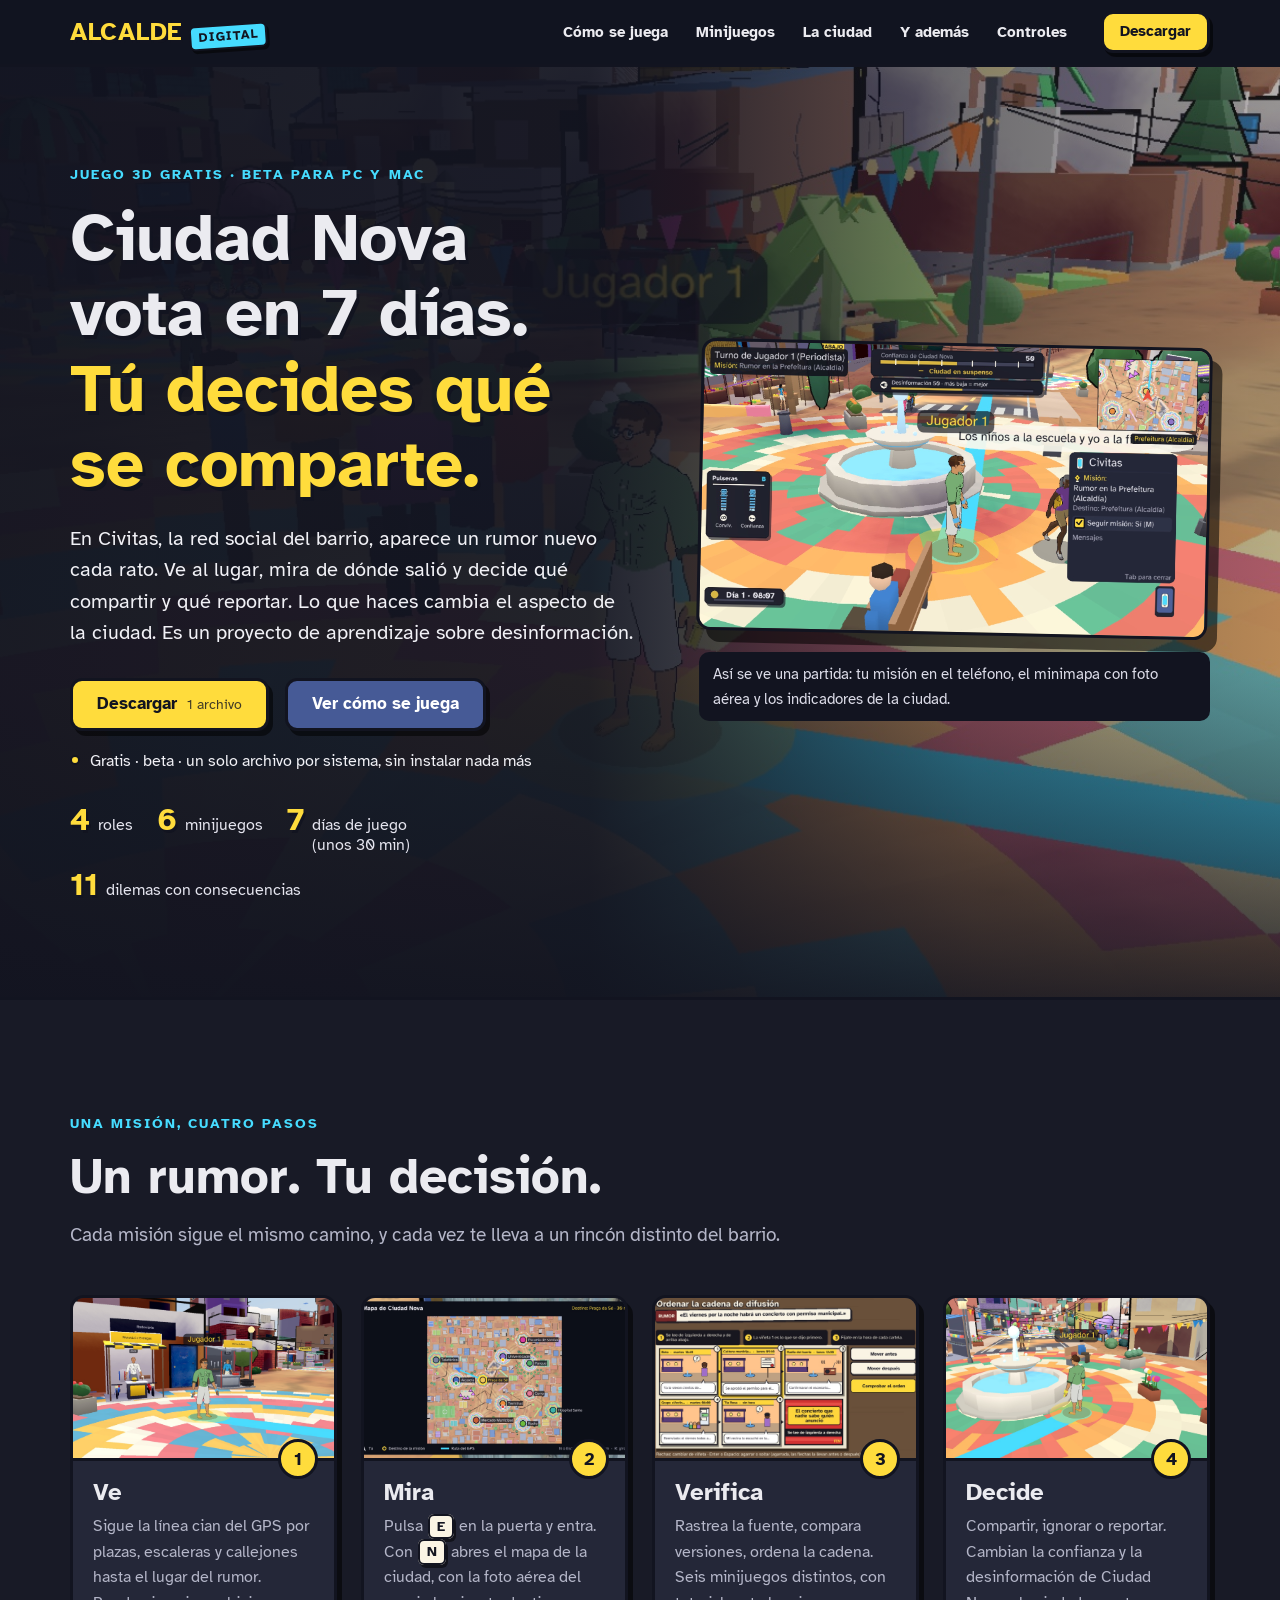
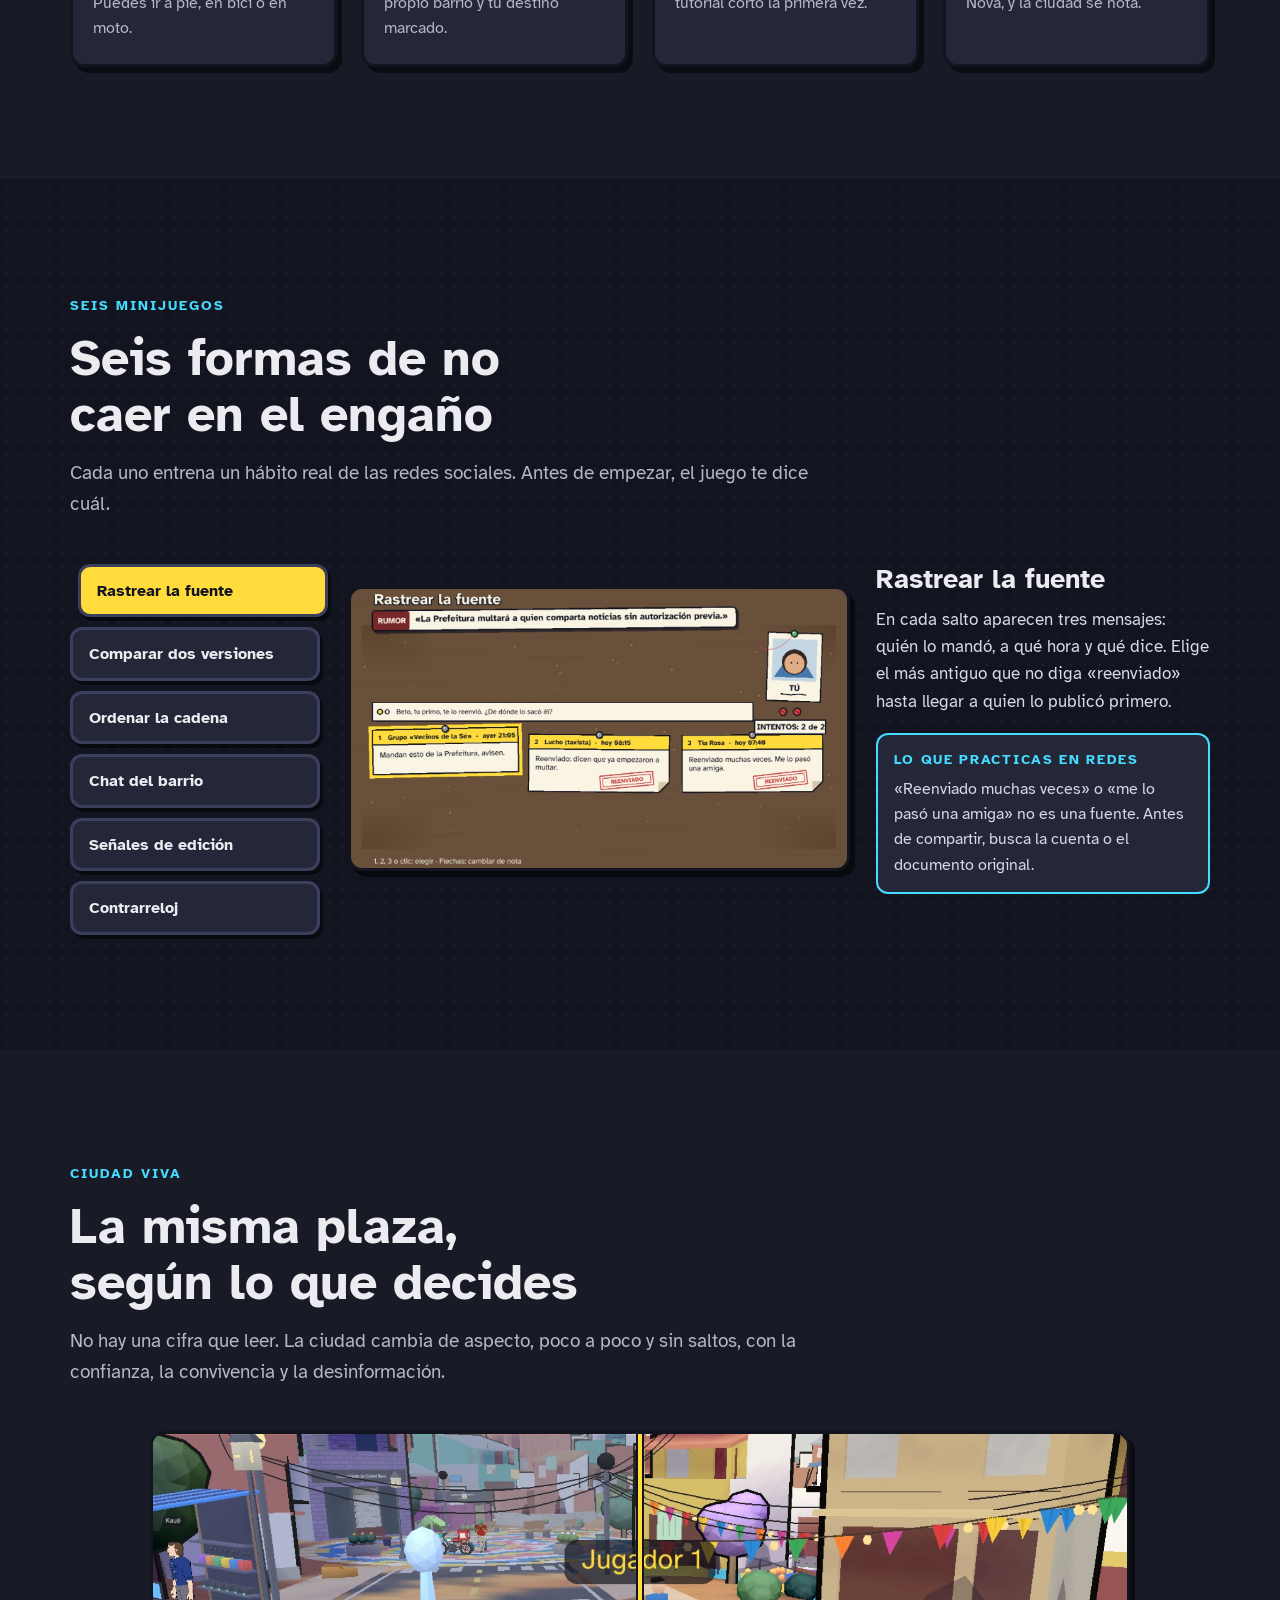
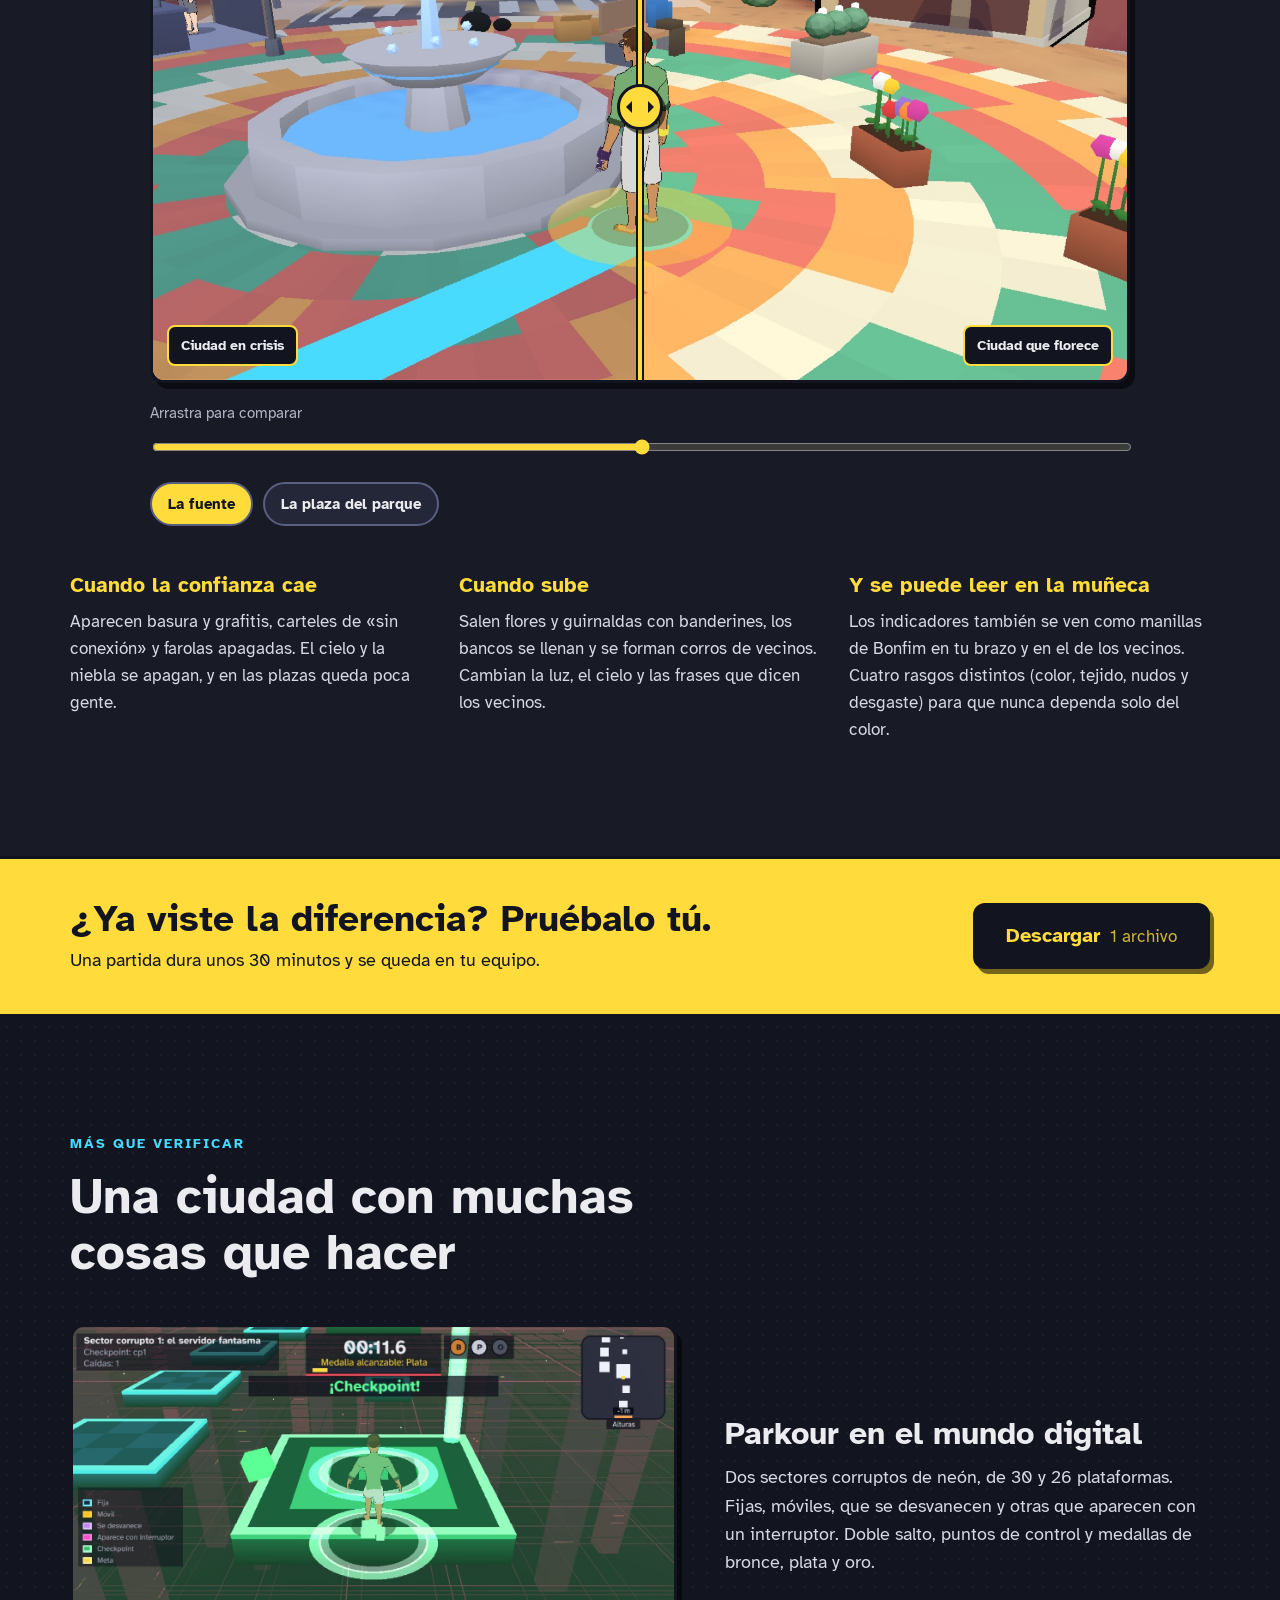
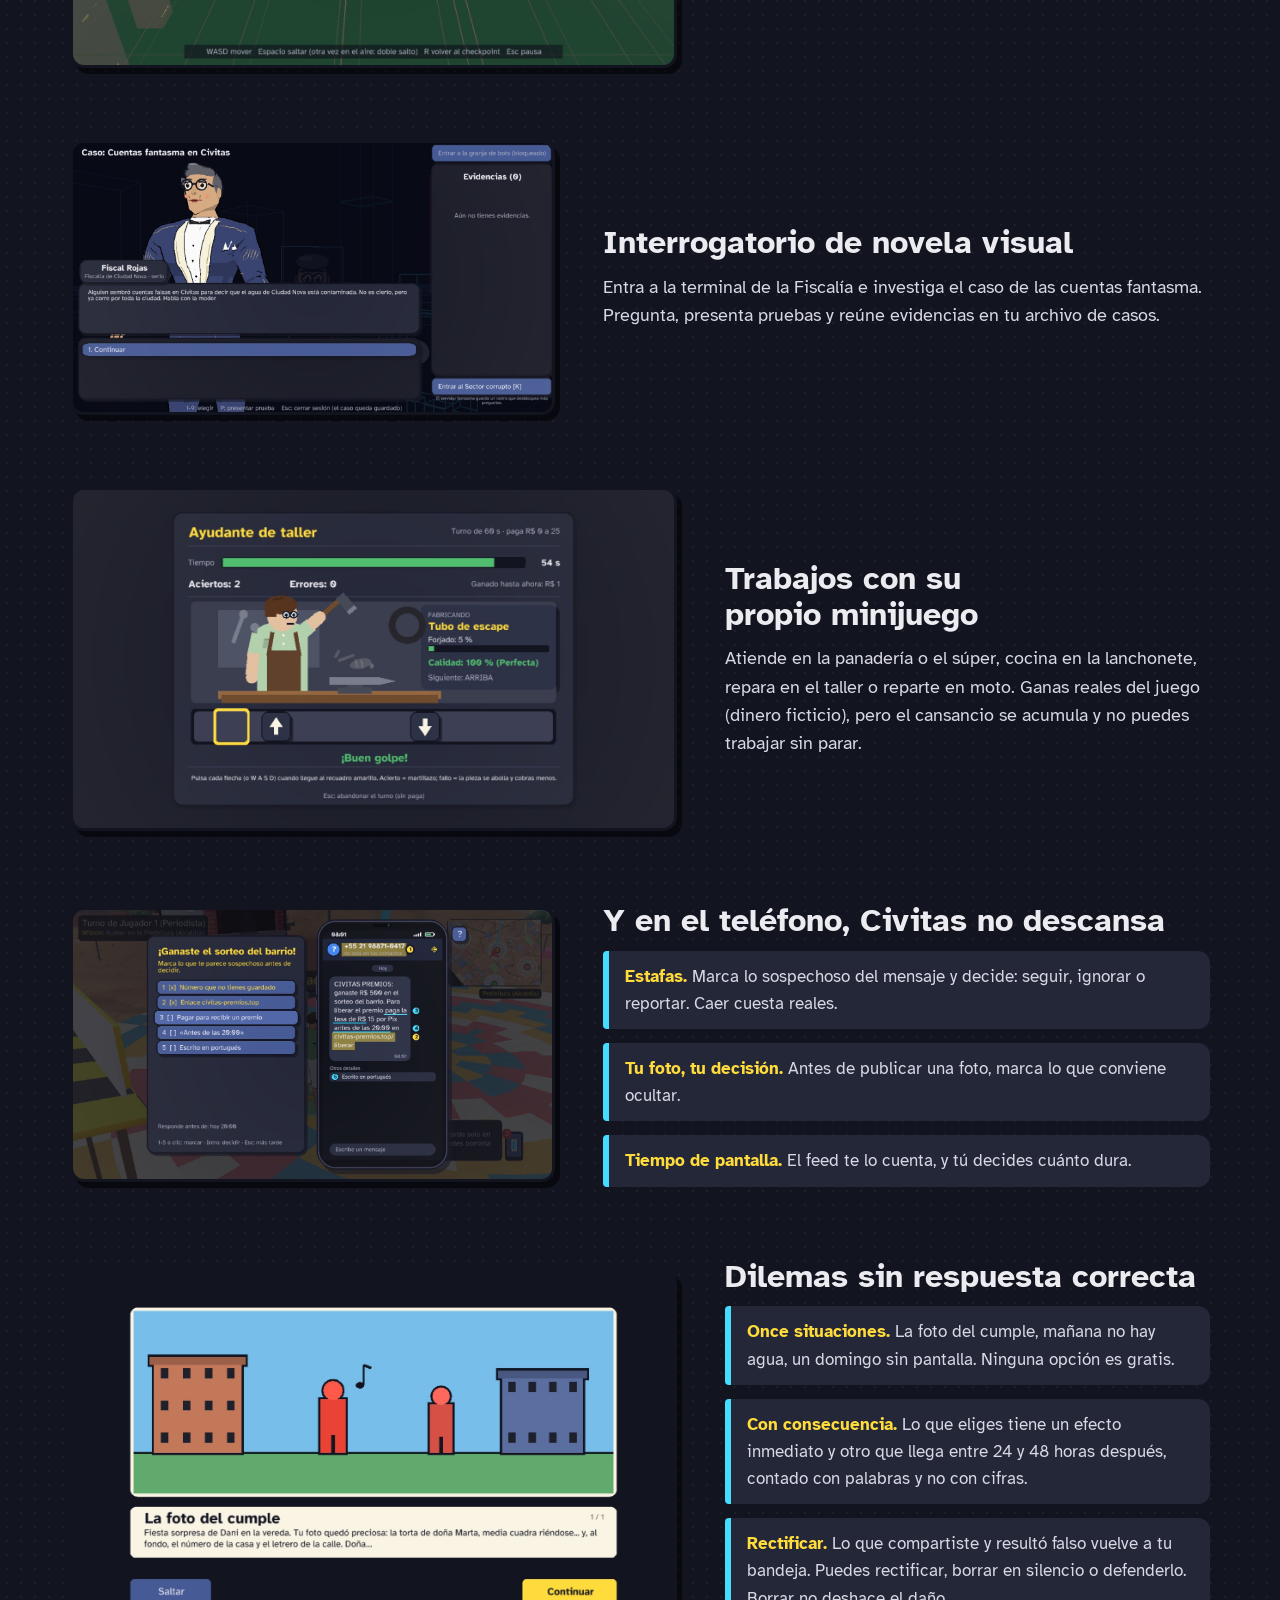
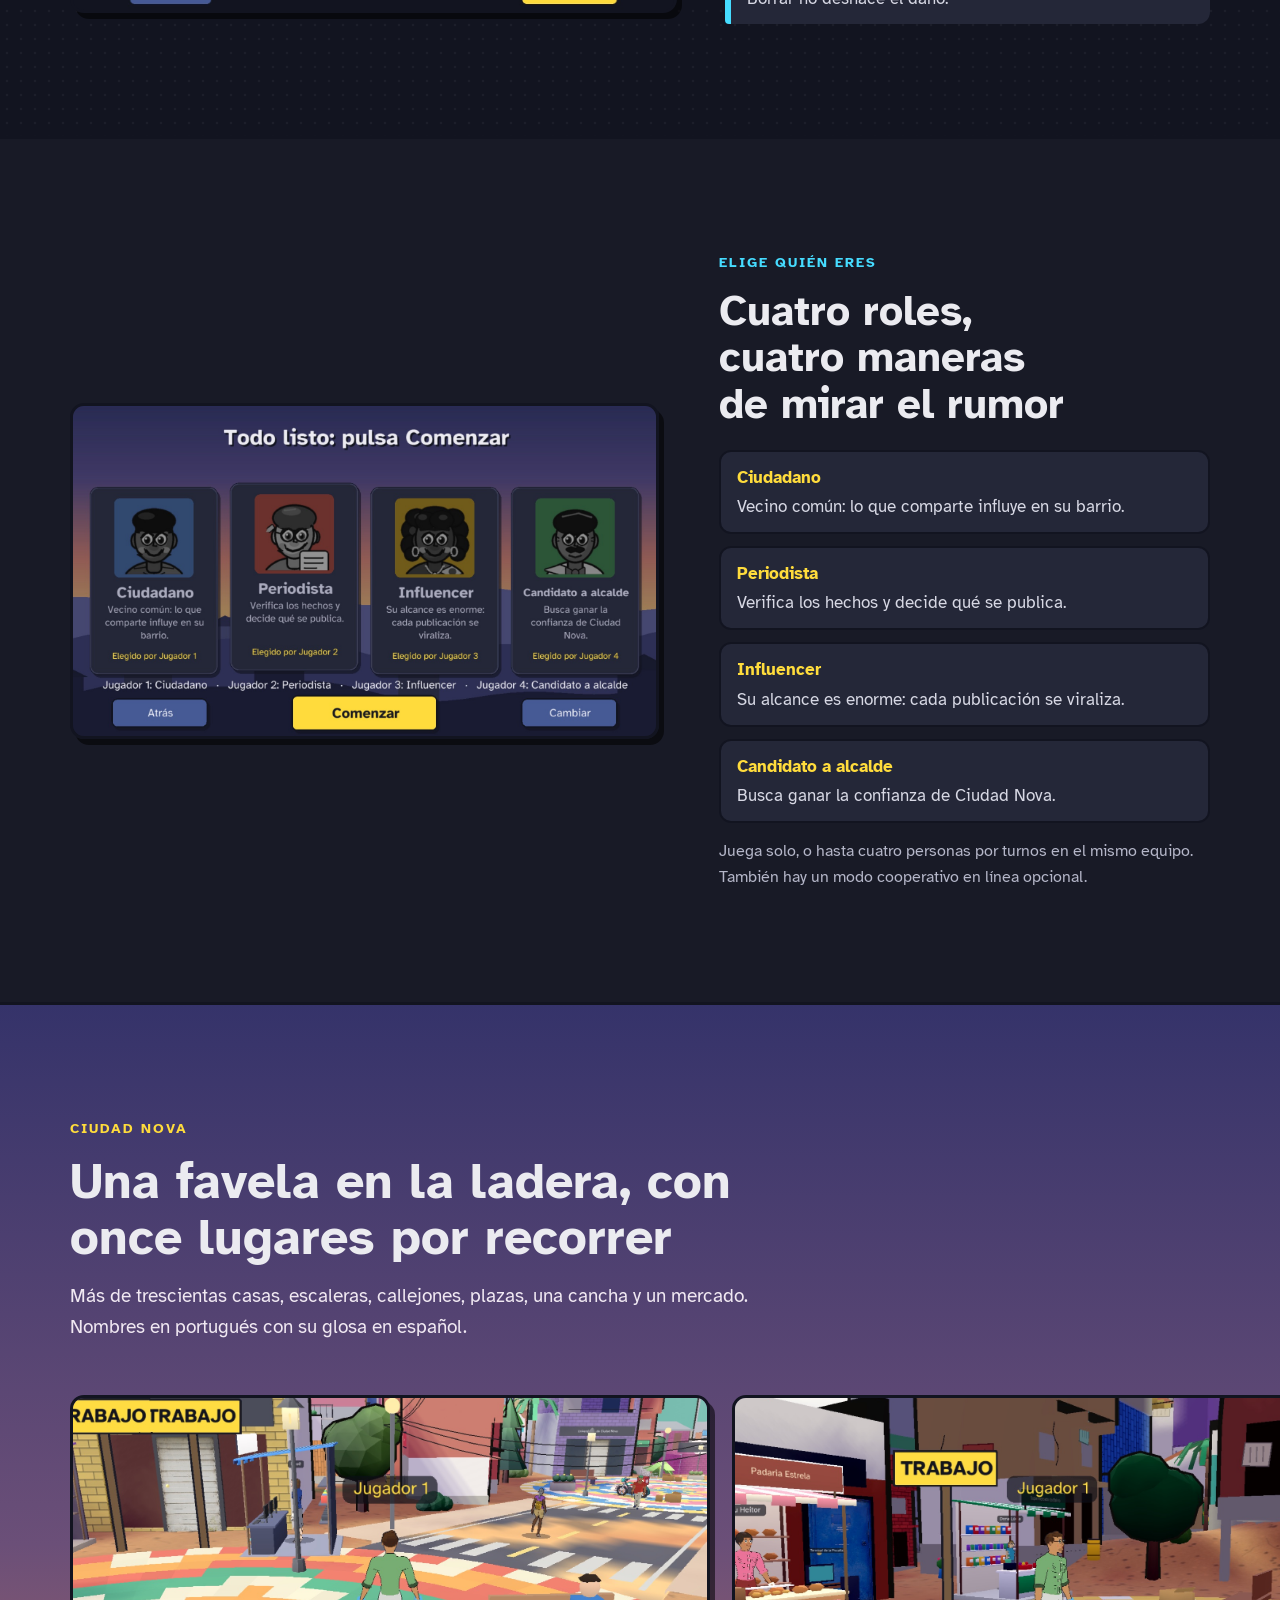
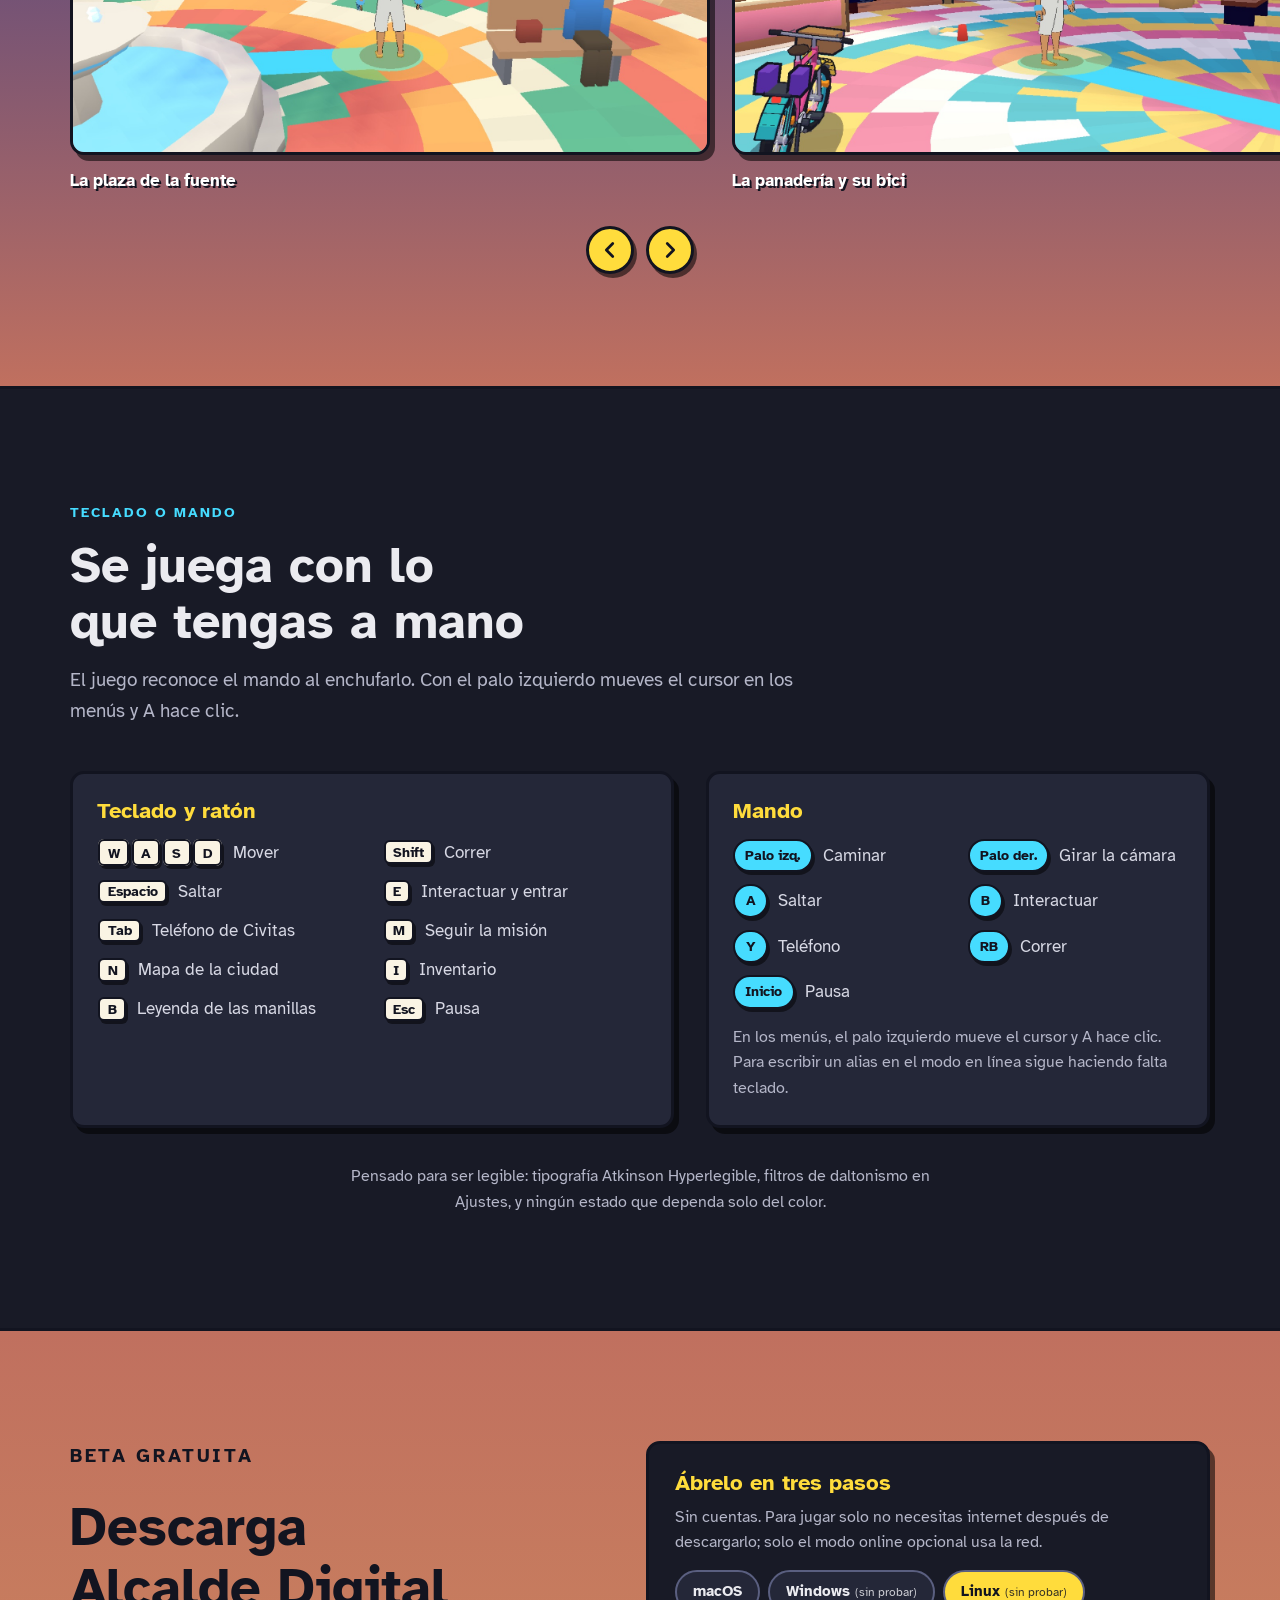
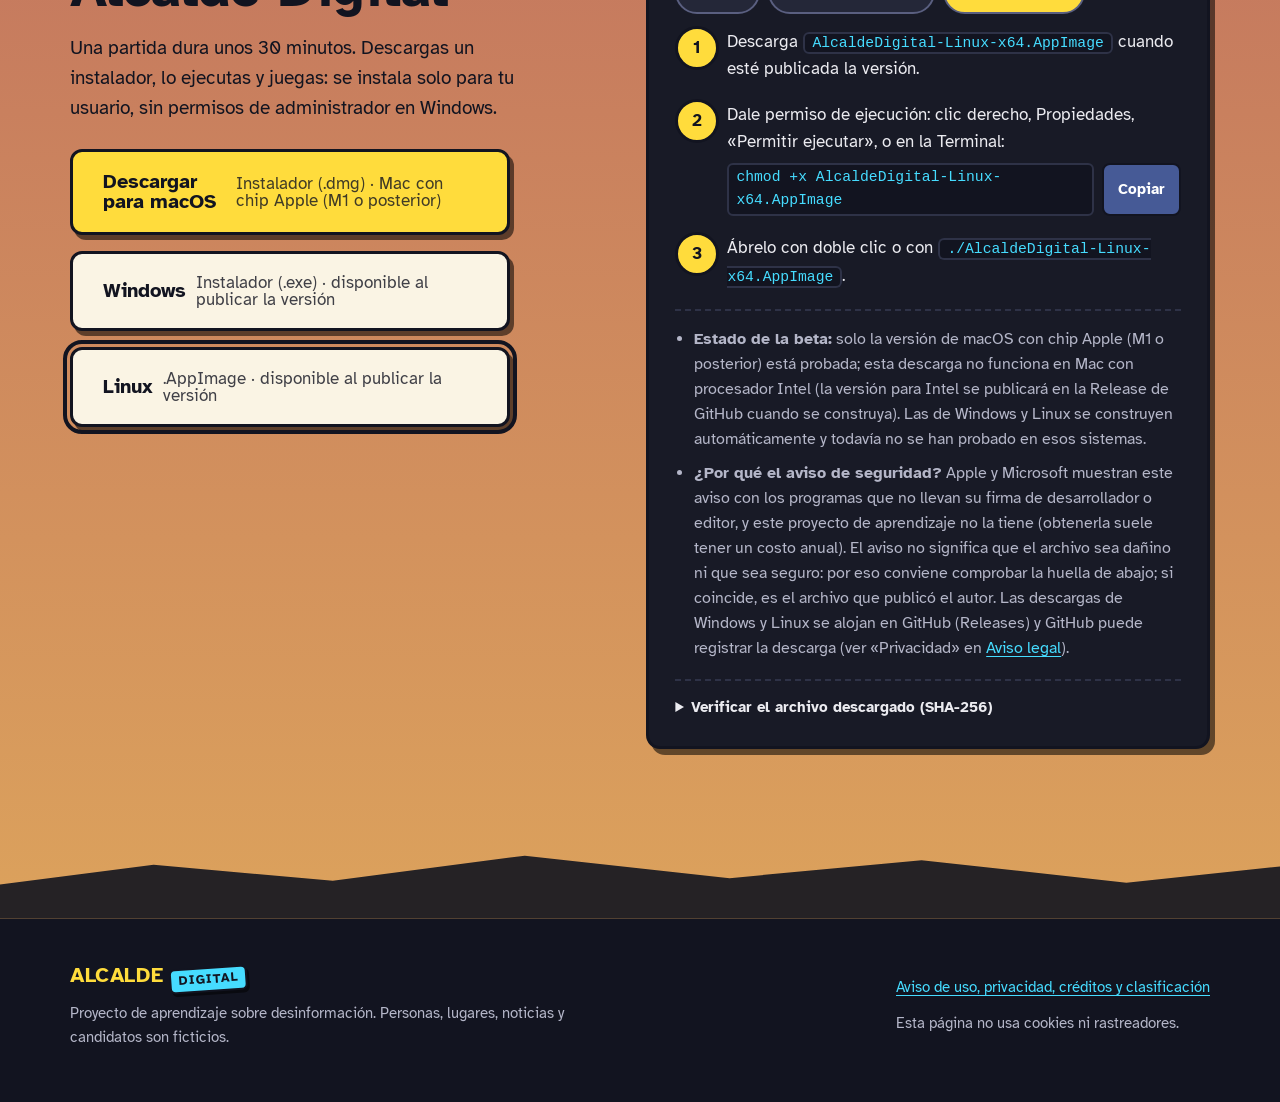
==== commit a1b12296: "Página de descarga de Alcalde Digital y flujo de instaladores Co-Authored-By: Claude Sonnet 5.5 <nor" ====
--- a/index.html
+++ b/index.html
@@ -3,221 +3,476 @@
 <head>
 <meta charset="utf-8">
 <meta name="viewport" content="width=device-width, initial-scale=1, viewport-fit=cover">
+<meta name="claude:viewport-fit-sides" content="cover">
 <title>Alcalde Digital · Juego 3D sobre desinformación</title>
-<meta name="description" content="Juego 3D gratis para computador. Verifica antes de compartir: Ciudad Nova vota en 7 días y tu barrio decide.">
 <meta name="theme-color" content="#121420">
+<meta property="og:type" content="website">
+<meta name="description" content="Un juego 3D gratis para PC. Ciudad Nova vota en 7 días y en la red del barrio corren rumores. Ve al lugar, verifica y decide qué compartir.">
 <meta name="color-scheme" content="dark">
-<meta property="og:type" content="website">
 <meta property="og:title" content="Alcalde Digital">
-<meta property="og:description" content="Verifica antes de compartir. Tu barrio decide.">
-<meta property="og:url" content="https://alcalde-digital-juego.vercel.app/">
-<meta property="og:image" content="https://alcalde-digital-juego.vercel.app/img/hero.jpg">
-<link rel="icon" href="data:image/svg+xml,%3Csvg xmlns='http://www.w3.org/2000/svg' viewBox='0 0 32 32'%3E%3Crect width='32' height='32' rx='6' fill='%23ffdc3c'/%3E%3Ctext x='16' y='23' font-size='19' text-anchor='middle' font-family='sans-serif' font-weight='700' fill='%23121420'%3EA%3C/text%3E%3C/svg%3E">
+<meta property="og:description" content="Ciudad Nova vota en 7 días. Verifica los rumores, decide qué compartir y mira cómo cambia la ciudad.">
+<meta property="og:image" content="img/hero.jpg">
 <link rel="stylesheet" href="estilos.css">
 </head>
 <body>
 <a class="saltar" href="#contenido">Saltar al contenido</a>
+
 <header class="cabecera" id="inicio">
   <div class="cabecera-fila">
-    <a class="marca" href="#inicio" aria-label="Alcalde Digital, inicio"><span class="marca-alcalde">ALCALDE</span><span class="marca-digital">DIGITAL</span></a>
-    <nav class="menu" aria-label="Secciones"><a href="#juego">Cómo se juega</a><a href="#historia">La historia</a><a href="#minijuegos">Minijuegos</a><a href="#mas">Y además</a><a href="#controles">Controles</a><a href="#otros">Otros sistemas</a></nav>
-    <a class="boton boton-primario boton-chico" href="#descargar" data-descargar>Descargar juego</a>
+    <a class="marca" href="#inicio" aria-label="Alcalde Digital, inicio">
+      <span class="marca-alcalde">ALCALDE</span><span class="marca-digital">DIGITAL</span>
+    </a>
+    <nav class="menu" aria-label="Secciones">
+      <a href="#juego">Cómo se juega</a>
+      <a href="#minijuegos">Minijuegos</a>
+      <a href="#ciudad">La ciudad</a>
+      <a href="#mas">Y además</a>
+      <a href="#controles">Controles</a>
+    </nav>
+    <a class="boton boton-primario boton-chico" href="#descargar">Descargar</a>
   </div>
 </header>
+
 <main id="contenido">
 
+<!-- HERO -->
 <section class="hero" aria-labelledby="titulo-hero">
   <div class="hero-fondo" aria-hidden="true"></div>
   <div class="envoltorio hero-rejilla">
     <div class="hero-texto">
-      <p class="etiqueta">Juego 3D gratis para computador</p>
-      <h1 id="titulo-hero">Verifica antes de compartir.<br><span class="resalta">Tu barrio decide.</span></h1>
-      <p class="hero-sub">Ciudad Nova, una favela en la ladera, vota en 7 días. Los rumores corren por el teléfono de todos y lo que tú compartas cambia la ciudad y el final de la historia.</p>
+      <p class="etiqueta">Juego 3D gratis · beta para PC y Mac</p>
+      <h1 id="titulo-hero">Ciudad Nova vota en 7 días.<br><span class="resalta">Tú decides qué se comparte.</span></h1>
+      <p class="hero-sub">En Civitas, la red social del barrio, aparece un rumor nuevo cada rato. Ve al lugar, mira de dónde salió y decide qué compartir y qué reportar. Lo que haces cambia el aspecto de la ciudad. Es un proyecto de aprendizaje sobre desinformación.</p>
       <div class="acciones">
-        <a class="boton boton-primario boton-grande" href="#descargar" data-descargar>Descargar juego <span class="boton-nota">macOS o Windows</span></a>
+        <a class="boton boton-primario" href="#descargar">Descargar <span class="boton-nota">1 archivo</span></a>
         <a class="boton boton-secundario" href="#juego">Ver cómo se juega</a>
       </div>
-      <p class="confianza"><span class="punto" aria-hidden="true"></span>Gratis · sin cuentas · también para <a href="#otros">Linux y otros sistemas</a></p>
+      <p class="confianza"><span class="punto" aria-hidden="true"></span>Gratis · beta · un solo archivo por sistema, sin instalar nada más</p>
       <ul class="datos" aria-label="El juego en cifras">
-        <li><strong>4</strong><span>roles</span></li><li><strong>6</strong><span>minijuegos</span></li><li><strong>8</strong><span>trabajos</span></li><li><strong>15</strong><span>minutos dura<br>una semana</span></li>
+        <li><strong>4</strong><span>roles</span></li>
+        <li><strong>6</strong><span>minijuegos</span></li>
+        <li><strong>7</strong><span>días de juego<br>(unos 30 min)</span></li>
+        <li><strong>11</strong><span>dilemas con consecuencias</span></li>
       </ul>
     </div>
-    <figure class="hero-captura"><img src="img/hero.jpg" width="1280" height="720" alt="Menú de inicio del juego: un joven levanta su teléfono sobre la favela al atardecer, con las opciones Empezar, Modo feria, Multijugador, Ajustes y Salir" data-zoom><figcaption>La pantalla de inicio.</figcaption></figure>
-  </div>
-</section>
-
-<section class="banda" id="juego" aria-labelledby="t-juego"><div class="envoltorio">
-  <header class="encabezado"><p class="etiqueta">Una misión, cuatro pasos</p><h2 id="t-juego">Un rumor. Tu decisión.</h2></header>
-  <ol class="pasos">
-<li class="paso"><img src="img/prologo-ciudad.jpg" width="1280" height="720" alt="La ciudad vista desde arriba durante el prólogo, con el subtítulo que presenta Ciudad Nova" loading="lazy" data-zoom><div class="paso-texto"><span class="paso-n">1</span><h3>Llega el rumor</h3><p>En Civitas, la red social del barrio, aparece un mensaje que todos están reenviando.</p></div></li>
-<li class="paso"><img src="img/interfaz.jpg" width="1280" height="720" alt="El personaje junto a la plaza, con la línea cian del GPS, el minimapa, el reloj y el teléfono" loading="lazy" data-zoom><div class="paso-texto"><span class="paso-n">2</span><h3>Ve al lugar</h3><p>Sigue la línea cian por plazas y callejones, a pie, en bici o en moto, hasta donde empezó todo.</p></div></li>
-<li class="paso"><img src="img/mj-rastrear.jpg" width="1280" height="720" alt="Rastrear la fuente: un tablero de corcho con tres mensajes y el personaje delante" loading="lazy" data-zoom><div class="paso-texto"><span class="paso-n">3</span><h3>Verifica</h3><p>Rastrea la fuente, compara versiones, ordena la cadena. Seis minijuegos con su propio escenario.</p></div></li>
-<li class="paso"><img src="img/viva-florece.jpg" width="1280" height="720" alt="La plaza de la fuente florecida, con banderines y vecinos conversando" loading="lazy" data-zoom><div class="paso-texto"><span class="paso-n">4</span><h3>Decide</h3><p>Compartir, ignorar o reportar. La ciudad cambia de aspecto según lo que hagas.</p></div></li>
-</ol></div></section>
-
-<section class="banda banda-tinta" id="historia" aria-labelledby="t-historia"><div class="envoltorio">
-  <header class="encabezado"><p class="etiqueta">Una semana de campaña</p><h2 id="t-historia">Alguien está sembrando los rumores</h2>
-  <p class="intro">Desde que nadie recuerda gobierna el Partido de la Tradición. Esta vez, el alcalde Tomás Arenas se enfrenta a Octavio Ruedas, un aspirante independiente.</p></header>
-  <div class="filas">
-    <article class="fila"><img src="img/prologo-candidatos.jpg" width="1280" height="720" alt="Prólogo: los dos candidatos frente a la Prefeitura" loading="lazy" data-zoom><div class="fila-texto"><h3>Prólogo y finales narrados</h3><p>La historia abre con un prólogo en 3D contado por una narradora y termina con una de tres cinemáticas, según cómo dejes la ciudad. Las voces están generadas con inteligencia artificial.</p></div></article>
-    <article class="fila fila-inversa"><img src="img/radio.jpg" width="1280" height="720" alt="La cámara orbita la torre de la radio mientras la Rádio Comunitária hace el recuento del día" loading="lazy" data-zoom><div class="fila-lista"><ul>
-      <li><strong>Rádio Comunitária.</strong> Cada mañana y cada noche, la locutora Jandira Lopes cuenta lo que pasó en el barrio.</li>
-      <li><strong>Los vecinos comentan.</strong> Lo que hiciste ayer vuelve en lo que te dicen hoy.</li>
-      <li><strong>Busca el hilo.</strong> Ningún texto te dice quién está detrás. Fíjate bien en lo que firma cada mensaje.</li></ul></div></article>
-  </div>
-</div></section>
-
-<section class="banda" id="minijuegos" aria-labelledby="t-mini"><div class="envoltorio">
-  <header class="encabezado"><p class="etiqueta">Seis minijuegos</p><h2 id="t-mini">Seis formas de no caer en el engaño</h2><p class="intro">Cada uno entrena un hábito real de las redes sociales.</p></header>
-  <div class="mini"><div class="mini-lista" role="tablist" aria-label="Minijuegos" aria-orientation="vertical">
-<button class="mini-tab" role="tab" id="tab-chat" aria-controls="panel-chat" aria-selected="true" tabindex="0">Chat del barrio</button>
-<button class="mini-tab" role="tab" id="tab-rastrear" aria-controls="panel-rastrear" aria-selected="false" tabindex="-1">Rastrear la fuente</button>
-<button class="mini-tab" role="tab" id="tab-comparar" aria-controls="panel-comparar" aria-selected="false" tabindex="-1">Comparar dos versiones</button>
-<button class="mini-tab" role="tab" id="tab-cronologia" aria-controls="panel-cronologia" aria-selected="false" tabindex="-1">Ordenar la cadena</button>
-<button class="mini-tab" role="tab" id="tab-senales" aria-controls="panel-senales" aria-selected="false" tabindex="-1">Señales de edición</button>
-<button class="mini-tab" role="tab" id="tab-contrarreloj" aria-controls="panel-contrarreloj" aria-selected="false" tabindex="-1">Contrarreloj</button>
-</div><div class="mini-paneles">
-<article class="mini-panel" role="tabpanel" id="panel-chat" aria-labelledby="tab-chat"><img src="img/mj-chat.jpg" width="1280" height="720" alt="Pantalla del minijuego Chat del barrio" loading="lazy" data-zoom><div class="mini-texto"><h3>Chat del barrio</h3><p>En el grupo te piden datos tuyos y de otras personas. Elige una de tres respuestas antes de que se acabe el tiempo.</p><p class="redes"><strong>Lo que practicas en redes</strong>Tus datos no se comparten en un grupo porque alguien insista.</p></div></article>
-<article class="mini-panel" role="tabpanel" id="panel-rastrear" aria-labelledby="tab-rastrear" hidden><img src="img/mj-rastrear.jpg" width="1280" height="720" alt="Pantalla del minijuego Rastrear la fuente" loading="lazy" data-zoom><div class="mini-texto"><h3>Rastrear la fuente</h3><p>En cada salto aparecen tres mensajes. Elige el más antiguo que no diga «reenviado» hasta llegar a quien lo publicó primero.</p><p class="redes"><strong>Lo que practicas en redes</strong>«Me lo pasó una amiga» no es una fuente.</p></div></article>
-<article class="mini-panel" role="tabpanel" id="panel-comparar" aria-labelledby="tab-comparar" hidden><img src="img/mj-comparar.jpg" width="1280" height="720" alt="Pantalla del minijuego Comparar dos versiones" loading="lazy" data-zoom><div class="mini-texto"><h3>Comparar dos versiones</h3><p>Tienes lo que de verdad se dijo y la copia que circula. Marca las líneas alteradas.</p><p class="redes"><strong>Lo que practicas en redes</strong>Una captura o una transcripción se edita en segundos.</p></div></article>
-<article class="mini-panel" role="tabpanel" id="panel-cronologia" aria-labelledby="tab-cronologia" hidden><img src="img/mj-cronologia.jpg" width="1280" height="720" alt="Pantalla del minijuego Ordenar la cadena" loading="lazy" data-zoom><div class="mini-texto"><h3>Ordenar la cadena</h3><p>Los mensajes del mismo rumor llegaron desordenados. Ponlos en orden por día y hora.</p><p class="redes"><strong>Lo que practicas en redes</strong>Cada reenvío agrega detalles y pierde la fuente.</p></div></article>
-<article class="mini-panel" role="tabpanel" id="panel-senales" aria-labelledby="tab-senales" hidden><img src="img/mj-senales.jpg" width="1280" height="720" alt="Pantalla del minijuego Señales de edición" loading="lazy" data-zoom><div class="mini-texto"><h3>Señales de edición</h3><p>Te llegó una captura con un premio. Marca hasta tres pistas de que algo no cuadra.</p><p class="redes"><strong>Lo que practicas en redes</strong>Premio a cambio de reenviar: el engaño más viejo.</p></div></article>
-<article class="mini-panel" role="tabpanel" id="panel-contrarreloj" aria-labelledby="tab-contrarreloj" hidden><img src="img/mj-contrarreloj.jpg" width="1280" height="720" alt="Pantalla del minijuego Contrarreloj" loading="lazy" data-zoom><div class="mini-texto"><h3>Contrarreloj</h3><p>Las noticias se difunden solas por la ladera. Frena la falsa y deja pasar la cierta.</p><p class="redes"><strong>Lo que practicas en redes</strong>Lo urgente se comparte sin pensar.</p></div></article>
-</div></div></div></section>
-
-<section class="banda banda-tinta" id="ciudad" aria-labelledby="t-ciudad"><div class="envoltorio">
-  <header class="encabezado"><p class="etiqueta">Ciudad viva</p><h2 id="t-ciudad">La misma plaza, según lo que decides</h2><p class="intro">La ciudad cambia poco a poco con la confianza, la convivencia y la desinformación.</p></header>
-  <div class="comparador" id="comparador">
-    <div class="comparador-marco" id="marco-comparador">
-      <img class="comp-img comp-base" id="comp-florece" src="img/viva-florece.jpg" width="1280" height="720" alt="Ciudad que florece: banderines, flores y vecinos conversando" draggable="false">
-      <img class="comp-img comp-tapa" id="comp-crisis" src="img/viva-crisis.jpg" width="1280" height="720" alt="Ciudad en crisis: luz apagada, basura y la plaza vacía" draggable="false">
-      <div class="comp-linea" id="comp-linea" aria-hidden="true"><span class="comp-asa"></span></div>
-      <span class="comp-rotulo comp-rotulo-izq">Ciudad en crisis</span><span class="comp-rotulo comp-rotulo-der">Ciudad que florece</span>
-    </div>
-    <label class="comp-control" for="comp-rango">Arrastra para comparar<input type="range" id="comp-rango" min="0" max="100" value="50"></label>
-  </div>
-</div></section>
-
-<section class="banda" id="mas" aria-labelledby="t-mas"><div class="envoltorio">
-  <header class="encabezado"><p class="etiqueta">Más que verificar</p><h2 id="t-mas">Una ciudad con muchas cosas que hacer</h2></header>
-  <div class="filas">
-    <article class="fila"><img src="img/trabajo-taller.jpg" width="1280" height="720" alt="El taller en 3D: el personaje martilla una pieza mientras cruzan las flechas de ritmo" loading="lazy" data-zoom><div class="fila-texto"><h3>Ocho trabajos</h3><p>Panadería, supermercado, feria, bar, taller, lan house, lanchonete y mototaxi. Ganas reales, la moneda ficticia del juego, pero el cansancio se acumula.</p></div></article>
-    <div class="trio"><img src="img/trabajo-bar.jpg" width="1280" height="720" alt="Atender el bar en primera persona" loading="lazy" data-zoom><img src="img/trabajo-super.jpg" width="1280" height="720" alt="El cajero del supermercado" loading="lazy" data-zoom><img src="img/trabajo-feria.jpg" width="1280" height="720" alt="Ayudar en la feria" loading="lazy" data-zoom></div>
-    <article class="fila fila-inversa"><img src="img/parkour.jpg" width="1280" height="720" alt="Parkour en el mundo digital: el personaje sobre plataformas de neón, con cronómetro y medallas" loading="lazy" data-zoom><div class="fila-lista"><h3>La Fiscalía y el mundo digital</h3><ul>
-      <li><strong>Tres casos.</strong> Las cuentas fantasma, la encuesta trucada y el audio del candidato. Pregunta, presenta pruebas y acusa solo si te alcanzan.</li>
-      <li><strong>Parkour de neón.</strong> Para conseguir pruebas, entra al mundo digital: seis sectores con doble salto, puntos de control y medallas.</li></ul></div></article>
-    <article class="fila"><img src="img/roles.jpg" width="1280" height="720" alt="Elección de rol: ciudadano, periodista, influencer y candidato a alcalde" loading="lazy" data-zoom><div class="fila-lista"><h3>Cuatro roles</h3><ul>
-      <li><strong>Ciudadano.</strong> Lo que comparte influye en su barrio.</li><li><strong>Periodista.</strong> Verifica los hechos y decide qué se publica.</li>
-      <li><strong>Influencer.</strong> Cada publicación se viraliza.</li><li><strong>Candidato a alcalde.</strong> Busca ganar la confianza de Ciudad Nova.</li></ul></div></article>
-  </div>
-  <div class="doble">
-    <div><h3>Dilemas sin respuesta fácil</h3><p>Once situaciones en el teléfono, con consecuencias inmediatas y otras que llegan más tarde.</p></div>
-    <div><h3>Solo o acompañado</h3><p>Un jugador, de 2 a 4 por turnos en el mismo computador, o cooperativo en línea.</p></div>
-    <div><h3>Modo feria</h3><p>Una semana corta, de unos 9 minutos, para probarlo en una sentada. No se guarda.</p></div>
-  </div>
-</div></section>
-
-<section class="banda banda-sol" id="recorrido" aria-labelledby="t-recorrido"><div class="envoltorio"><header class="encabezado"><p class="etiqueta">Ciudad Nova</p><h2 id="t-recorrido">Once lugares en la ladera</h2></header></div>
-  <div class="galeria-marco"><div class="galeria" id="galeria" role="region" aria-roledescription="carrusel" aria-label="Galería de Ciudad Nova" tabindex="0">
-<figure><img src="img/mundo-plaza.jpg" width="1280" height="720" alt="La plaza y la lan house" loading="lazy" data-zoom><figcaption>La Praça da Sé</figcaption></figure>
-<figure><img src="img/mundo-radio.jpg" width="1280" height="720" alt="La torre roja y blanca de la radio sobre los techos" loading="lazy" data-zoom><figcaption>Rádio Comunitária</figcaption></figure>
-<figure><img src="img/mundo-barrio.jpg" width="1280" height="720" alt="Vista aérea de la favela entre la niebla" loading="lazy" data-zoom><figcaption>La ladera desde arriba</figcaption></figure>
-<figure><img src="img/mundo-morro.jpg" width="1280" height="720" alt="Casas de colores en la ladera" loading="lazy" data-zoom><figcaption>Morro da Esperança</figcaption></figure>
-<figure><img src="img/mundo-parque.jpg" width="1280" height="720" alt="La biblioteca del parque con árboles y un puesto" loading="lazy" data-zoom><figcaption>Parque do Povo</figcaption></figure>
-<figure><img src="img/mundo-samba.jpg" width="1280" height="720" alt="La escuela de samba entre casas de colores" loading="lazy" data-zoom><figcaption>Escola de Samba</figcaption></figure>
-</div><p class="solo-lectores" id="gal-estado" role="status" aria-live="polite"></p>
-  <div class="galeria-botones">
-    <button class="boton-redondo" id="gal-prev" aria-label="Anterior"><svg viewBox="0 0 24 24" width="22" height="22" aria-hidden="true"><path d="M15 5l-7 7 7 7" fill="none" stroke="currentColor" stroke-width="3" stroke-linecap="round" stroke-linejoin="round"/></svg></button>
-    <button class="boton-redondo" id="gal-sig" aria-label="Siguiente"><svg viewBox="0 0 24 24" width="22" height="22" aria-hidden="true"><path d="M9 5l7 7-7 7" fill="none" stroke="currentColor" stroke-width="3" stroke-linecap="round" stroke-linejoin="round"/></svg></button>
-  </div></div></section>
-
-<section class="banda" id="controles" aria-labelledby="t-controles"><div class="envoltorio">
-  <header class="encabezado"><p class="etiqueta">Teclado o mando</p><h2 id="t-controles">Controles</h2></header>
-  <div class="controles">
-    <section aria-labelledby="t-teclado"><h3 id="t-teclado">Teclado y ratón</h3><ul class="teclas">
-      <li><span><kbd>W</kbd><kbd>A</kbd><kbd>S</kbd><kbd>D</kbd></span> Mover</li><li><kbd>Shift</kbd> Correr</li><li><kbd>Ctrl</kbd> Turbo en vehículo</li><li><kbd>Espacio</kbd> Saltar o frenar</li>
-      <li><kbd>E</kbd> Entrar, montar, comprar, trabajar</li><li><kbd>Tab</kbd> Teléfono</li><li><kbd>M</kbd> Ruta de la misión</li><li><kbd>N</kbd> Mapa</li>
-      <li><kbd>L</kbd> Bandeja de Civitas</li><li><kbd>K</kbd> Dilemas</li><li><kbd>B</kbd> Pulseras</li><li><kbd>I</kbd> Mochila</li><li><kbd>Esc</kbd> Pausa</li></ul></section>
-    <section aria-labelledby="t-mando"><h3 id="t-mando">Mando</h3><ul class="teclas">
-      <li><span class="mando">Palo izq.</span> Caminar</li><li><span class="mando">Palo der.</span> Cámara</li><li><span class="mando">A</span> Saltar</li><li><span class="mando">B</span> Interactuar</li>
-      <li><span class="mando">Y</span> Teléfono</li><li><span class="mando">RB</span> Correr</li><li><span class="mando">Inicio</span> Pausa</li></ul>
-      <p class="nota">En los menús, el palo izquierdo mueve el cursor y A hace clic.</p></section>
-  </div>
-</div></section>
-
-<section class="descarga" id="descargar" aria-labelledby="t-descarga"><div class="envoltorio">
-  <div class="descarga-cabeza"><p class="etiqueta etiqueta-oscura">Beta gratuita</p><h2 id="t-descarga">Descargar juego</h2><p>Elige tu computador. No hay que instalar Python ni nada más.</p></div>
-  <div class="elige">
-      <div class="elige-so">
-        <h3>macOS</h3>
-        <a class="boton boton-primario" data-so="mac" href="https://github.com/DG-AMIR3460/alcalde-digital/releases/latest/download/AlcaldeDigital-macOS-arm64.dmg">Descargar para macOS <span class="boton-nota">chip Apple (M1 o posterior) · .dmg</span></a>
-        <a class="boton boton-papel" href="https://github.com/DG-AMIR3460/alcalde-digital/releases/latest/download/AlcaldeDigital-macOS-x64.dmg">Mac con Intel <span class="boton-nota">.dmg</span></a>
-      </div>
-      <div class="elige-so">
-        <h3>Windows</h3>
-        <a class="boton boton-primario" data-so="win" href="https://github.com/DG-AMIR3460/alcalde-digital/releases/latest/download/AlcaldeDigital-Setup-Windows.exe">Descargar para Windows <span class="boton-nota">10 u 11, 64 bits · instalador .exe</span></a>
-        <p class="nota">En equipos con procesador ARM, Windows 11 ejecuta esta versión por emulación (sin probar).</p>
-      </div>
-    </div>
-  <div class="instala">
-    <h3>Cómo abrirlo</h3>
-    <div class="so" role="tablist" aria-label="Sistema operativo">
-      <button role="tab" id="so-mac" aria-controls="p-mac" aria-selected="true" class="chip" tabindex="0">macOS</button>
-      <button role="tab" id="so-win" aria-controls="p-win" aria-selected="false" class="chip" tabindex="-1">Windows</button>
-      <button role="tab" id="so-lin" aria-controls="p-lin" aria-selected="false" class="chip" tabindex="-1">Linux</button>
-    </div>
-    <div id="p-mac" role="tabpanel" aria-labelledby="so-mac" class="so-panel"><ol>
-      <li>Abre el <code>.dmg</code> y arrastra <strong>AlcaldeDigital</strong> a Aplicaciones.</li>
-      <li>La primera vez macOS dirá que no puede verificarlo, porque no lleva firma de desarrollador de Apple. Comprueba la huella SHA-256 y, si coincide, ve a <strong>Ajustes del Sistema → Privacidad y seguridad → «Abrir de todos modos»</strong>.</li></ol></div>
-    <div id="p-win" role="tabpanel" aria-labelledby="so-win" class="so-panel" hidden><ol>
-      <li>Haz doble clic en <code>AlcaldeDigital-Setup-Windows.exe</code>.</li>
-      <li>SmartScreen puede avisar porque no lleva firma de editor. Comprueba la huella SHA-256 y, si coincide, pulsa <strong>«Más información» → «Ejecutar de todas formas»</strong>.</li>
-      <li>Sigue el asistente. Instalado solo para tu usuario, no pide administrador.</li></ol></div>
-    <div id="p-lin" role="tabpanel" aria-labelledby="so-lin" class="so-panel" hidden><ol>
-      <li>Dale permiso de ejecución:<div class="cmd"><code>chmod +x AlcaldeDigital-Linux-*.AppImage</code><button class="copiar" data-copiar="chmod +x AlcaldeDigital-Linux-*.AppImage" aria-label="Copiar el comando">Copiar</button></div></li>
-      <li>Ábrelo con doble clic. Si tu sistema no tiene FUSE, añade <code>--appimage-extract-and-run</code>.</li></ol></div>
-    <ul class="requisitos"><li><strong>Estado de la beta:</strong> <!--ESTADO--></li>
-      <li>Necesita tarjeta gráfica con OpenGL. En macOS, el minijuego «Comparar dos versiones» se juega en su vista 2D.</li></ul>
-    <details class="verificar"><summary>Verificar el archivo (huella SHA-256)</summary>
-      <p>En macOS: <code>shasum -a 256 archivo</code>. En Windows (PowerShell): <code>Get-FileHash archivo</code>. En Linux: <code>sha256sum archivo</code>.</p>
-      <!--HUELLAS--></details>
-  </div>
-</div></section>
-
-<section class="banda banda-tinta" id="otros" aria-labelledby="t-otros"><div class="envoltorio">
-  <header class="encabezado"><p class="etiqueta">Linux y más</p><h2 id="t-otros">Otros sistemas y procesadores</h2><p class="intro">Si no usas macOS ni Windows, o tu procesador es distinto, elige aquí.</p></header>
-  <div class="otros">
-    <article><h3>Linux · Intel o AMD</h3><p>64 bits (x86_64).</p><a class="boton boton-primario" href="https://github.com/DG-AMIR3460/alcalde-digital/releases/latest/download/AlcaldeDigital-Linux-x64.AppImage">Descargar <span class="boton-nota">.AppImage</span></a></article>
-    <article><h3>Linux · ARM</h3><p>64 bits (aarch64).</p><a class="boton boton-primario" href="https://github.com/DG-AMIR3460/alcalde-digital/releases/latest/download/AlcaldeDigital-Linux-arm64.AppImage">Descargar <span class="boton-nota">.AppImage</span></a></article>
-    <article><h3>Cualquier otro caso</h3><p>El código del juego. Necesitas Python 3.12 a 3.14 y que Panda3D funcione en tu equipo. Descomprime y ejecuta <code>setup.sh</code> o <code>setup.bat</code>.</p><a class="boton boton-papel" href="https://github.com/DG-AMIR3460/alcalde-digital/releases/latest/download/AlcaldeDigital-codigo-fuente.zip">Descargar <span class="boton-nota">código fuente .zip</span></a></article>
-  </div>
-  <p class="nota nota-centro">No es posible cubrir todos los equipos: no hay instalador para sistemas de 32 bits, y no funciona en teléfonos, tabletas ni consolas.</p>
-</div></section>
+    <figure class="hero-captura">
+      <img src="img/interfaz.jpg" width="1600" height="900" alt="Pantalla del juego: el periodista junto a la fuente, el minimapa con foto aérea, los indicadores de confianza y desinformación y el teléfono con la misión" data-zoom>
+      <figcaption>Así se ve una partida: tu misión en el teléfono, el minimapa con foto aérea y los indicadores de la ciudad.</figcaption>
+    </figure>
+  </div>
+</section>
+
+<!-- CÓMO SE JUEGA -->
+<section class="banda" id="juego" aria-labelledby="t-juego">
+  <div class="envoltorio">
+    <header class="encabezado">
+      <p class="etiqueta">Una misión, cuatro pasos</p>
+      <h2 id="t-juego">Un rumor. Tu decisión.</h2>
+      <p class="intro">Cada misión sigue el mismo camino, y cada vez te lleva a un rincón distinto del barrio.</p>
+    </header>
+    <ol class="pasos">
+      <li class="paso">
+        <img src="img/mundo-rodoviaria.jpg" width="1600" height="900" loading="lazy" alt="La Rodoviária, con el puesto de mototaxi y entregas y los vecinos en la plaza" data-zoom>
+        <div class="paso-texto">
+          <span class="paso-n">1</span>
+          <h3>Ve</h3>
+          <p>Sigue la línea cian del GPS por plazas, escaleras y callejones hasta el lugar del rumor. Puedes ir a pie, en bici o en moto.</p>
+        </div>
+      </li>
+      <li class="paso">
+        <img src="img/mapa.jpg" width="1600" height="900" loading="lazy" alt="El mapa de Ciudad Nova con foto aérea, los lugares, el destino de la misión y la ruta" data-zoom>
+        <div class="paso-texto">
+          <span class="paso-n">2</span>
+          <h3>Mira</h3>
+          <p>Pulsa <kbd>E</kbd> en la puerta y entra. Con <kbd>N</kbd> abres el mapa de la ciudad, con la foto aérea del propio barrio y tu destino marcado.</p>
+        </div>
+      </li>
+      <li class="paso">
+        <img src="img/mj-cronologia.jpg" width="1400" height="788" loading="lazy" alt="El minijuego Ordenar la cadena de difusión: viñetas de cómic con mensajes que hay que poner en orden" data-zoom>
+        <div class="paso-texto">
+          <span class="paso-n">3</span>
+          <h3>Verifica</h3>
+          <p>Rastrea la fuente, compara versiones, ordena la cadena. Seis minijuegos distintos, con tutorial corto la primera vez.</p>
+        </div>
+      </li>
+      <li class="paso">
+        <img src="img/viva-florece-fuente.jpg" width="1600" height="900" loading="lazy" alt="La plaza de la fuente con banderines, flores y vecinos conversando" data-zoom>
+        <div class="paso-texto">
+          <span class="paso-n">4</span>
+          <h3>Decide</h3>
+          <p>Compartir, ignorar o reportar. Cambian la confianza y la desinformación de Ciudad Nova, y la ciudad se nota.</p>
+        </div>
+      </li>
+    </ol>
+  </div>
+</section>
+
+<!-- MINIJUEGOS -->
+<section class="banda banda-tinta" id="minijuegos" aria-labelledby="t-mini">
+  <div class="envoltorio">
+    <header class="encabezado">
+      <p class="etiqueta">Seis minijuegos</p>
+      <h2 id="t-mini">Seis formas de no caer en el engaño</h2>
+      <p class="intro">Cada uno entrena un hábito real de las redes sociales. Antes de empezar, el juego te dice cuál.</p>
+    </header>
+
+    <div class="mini">
+      <div class="mini-lista" role="tablist" aria-label="Minijuegos" aria-orientation="vertical">
+        <button class="mini-tab" role="tab" id="tab-rastrear" aria-controls="panel-rastrear" aria-selected="true" tabindex="0">Rastrear la fuente</button>
+        <button class="mini-tab" role="tab" id="tab-comparar" aria-controls="panel-comparar" aria-selected="false" tabindex="-1">Comparar dos versiones</button>
+        <button class="mini-tab" role="tab" id="tab-cronologia" aria-controls="panel-cronologia" aria-selected="false" tabindex="-1">Ordenar la cadena</button>
+        <button class="mini-tab" role="tab" id="tab-chat" aria-controls="panel-chat" aria-selected="false" tabindex="-1">Chat del barrio</button>
+        <button class="mini-tab" role="tab" id="tab-senales" aria-controls="panel-senales" aria-selected="false" tabindex="-1">Señales de edición</button>
+        <button class="mini-tab" role="tab" id="tab-contrarreloj" aria-controls="panel-contrarreloj" aria-selected="false" tabindex="-1">Contrarreloj</button>
+      </div>
+
+      <div class="mini-paneles">
+        <article class="mini-panel" role="tabpanel" id="panel-rastrear" aria-labelledby="tab-rastrear">
+          <img src="img/mj-rastrear.jpg" width="1400" height="788" alt="Rastrear la fuente: un tablero de corcho con tres notas entre las que hay que elegir la más antigua que no sea un reenvío" data-zoom>
+          <div class="mini-texto">
+            <h3>Rastrear la fuente</h3>
+            <p>En cada salto aparecen tres mensajes: quién lo mandó, a qué hora y qué dice. Elige el más antiguo que no diga «reenviado» hasta llegar a quien lo publicó primero.</p>
+            <p class="redes"><strong>Lo que practicas en redes</strong>«Reenviado muchas veces» o «me lo pasó una amiga» no es una fuente. Antes de compartir, busca la cuenta o el documento original.</p>
+          </div>
+        </article>
+        <article class="mini-panel" role="tabpanel" id="panel-comparar" aria-labelledby="tab-comparar" hidden>
+          <img src="img/mj-comparar.jpg" width="1400" height="788" alt="Comparar dos versiones: el original a la izquierda y la copia a la derecha, con líneas como programa, tema, fecha, efecto y quién habla; hay que marcar las que cambiaron" data-zoom loading="lazy">
+          <div class="mini-texto">
+            <h3>Comparar dos versiones</h3>
+            <p>Tienes lo que de verdad se dijo y la copia que circula en el chat. Marca las líneas alteradas, o di que no ves diferencias si crees que la copia es fiel.</p>
+            <p class="redes"><strong>Lo que practicas en redes</strong>Una captura o una transcripción se edita en segundos. Ve al original antes de creerle a la copia.</p>
+          </div>
+        </article>
+        <article class="mini-panel" role="tabpanel" id="panel-cronologia" aria-labelledby="tab-cronologia" hidden>
+          <img src="img/mj-cronologia.jpg" width="1400" height="788" alt="Ordenar la cadena de difusión: seis viñetas de cómic con mensajes desordenados" data-zoom loading="lazy">
+          <div class="mini-texto">
+            <h3>Ordenar la cadena</h3>
+            <p>Varios mensajes hablan del mismo rumor pero llegaron desordenados. Agarra una viñeta, súbela o bájala, y comprueba el orden por día y hora.</p>
+            <p class="redes"><strong>Lo que practicas en redes</strong>Cada reenvío agrega detalles y pierde la fuente. Mirar la cadena completa evita quedarte con la última versión, que suele ser la más exagerada.</p>
+          </div>
+        </article>
+        <article class="mini-panel" role="tabpanel" id="panel-chat" aria-labelledby="tab-chat" hidden>
+          <img src="img/mj-chat.jpg" width="1400" height="788" alt="Chat del barrio: una conversación en un teléfono de papel y tres respuestas posibles en globos, con un reloj que marca el tiempo para contestar" data-zoom loading="lazy">
+          <div class="mini-texto">
+            <h3>Chat del barrio</h3>
+            <p>En el grupo te piden datos tuyos y de otras personas. Elige una de tres respuestas antes de que la presión del grupo te deje en visto.</p>
+            <p class="redes"><strong>Lo que practicas en redes</strong>Tu número, tu cuenta o tu dirección no se comparten en un grupo porque alguien insista. Si el pedido es legítimo, llega por un canal oficial.</p>
+          </div>
+        </article>
+        <article class="mini-panel" role="tabpanel" id="panel-senales" aria-labelledby="tab-senales" hidden>
+          <img src="img/mj-senales.jpg" width="1400" height="788" alt="Señales de edición: una captura de móvil dibujada con una cadena de premios y una lupa sobre el mensaje sospechoso" data-zoom loading="lazy">
+          <div class="mini-texto">
+            <h3>Señales de edición</h3>
+            <p>Te llegó una captura con un premio. Con la lupa, marca hasta tres pistas: una cuenta rara, una hora imposible, un premio a cambio de reenviar.</p>
+            <p class="redes"><strong>Lo que practicas en redes</strong>Las cadenas que prometen premios por reenviar son el engaño más viejo de las redes. Revisa la cuenta, la fecha y si la promesa tiene sentido.</p>
+          </div>
+        </article>
+        <article class="mini-panel" role="tabpanel" id="panel-contrarreloj" aria-labelledby="tab-contrarreloj" hidden>
+          <img src="img/mj-contrarreloj.jpg" width="1400" height="788" alt="Contrarreloj: un mapa de la ladera donde se difunden las noticias como manchas, la lista de noticias a la derecha y los botones Frenar y Dejar pasar" data-zoom loading="lazy">
+          <div class="mini-texto">
+            <h3>Contrarreloj</h3>
+            <p>Las noticias llegan al chat una tras otra y se difunden solas. Frena la que creas falsa y deja pasar la cierta antes de que se llene la barra.</p>
+            <p class="redes"><strong>Lo que practicas en redes</strong>Lo urgente se comparte sin pensar. Antes de reenviar una alerta, tómate unos segundos: ¿quién la firma?, ¿lo dice una fuente oficial?</p>
+          </div>
+        </article>
+      </div>
+    </div>
+  </div>
+</section>
+
+<!-- LA CIUDAD RESPONDE -->
+<section class="banda" id="ciudad" aria-labelledby="t-ciudad">
+  <div class="envoltorio">
+    <header class="encabezado">
+      <p class="etiqueta">Ciudad viva</p>
+      <h2 id="t-ciudad">La misma plaza, según lo que decides</h2>
+      <p class="intro">No hay una cifra que leer. La ciudad cambia de aspecto, poco a poco y sin saltos, con la confianza, la convivencia y la desinformación.</p>
+    </header>
+
+    <div class="comparador" id="comparador">
+      <div class="comparador-marco" id="marco-comparador">
+        <img class="comp-img comp-base" id="comp-florece" src="img/viva-florece-fuente.jpg" width="1600" height="900" alt="Ciudad que florece: banderines, flores, vecinos conversando y cielo claro" draggable="false">
+        <img class="comp-img comp-tapa" id="comp-crisis" src="img/viva-crisis-fuente.jpg" width="1600" height="900" alt="Ciudad en crisis: cielo apagado, basura en el suelo y la plaza vacía" draggable="false">
+        <div class="comp-linea" id="comp-linea" aria-hidden="true"><span class="comp-asa"></span></div>
+        <span class="comp-rotulo comp-rotulo-izq">Ciudad en crisis</span>
+        <span class="comp-rotulo comp-rotulo-der">Ciudad que florece</span>
+      </div>
+      <label class="comp-control" for="comp-rango">Arrastra para comparar
+        <input type="range" id="comp-rango" min="0" max="100" value="50">
+      </label>
+      <div class="comp-pares" role="group" aria-label="Elegir plaza">
+        <button class="chip" data-par="fuente" aria-pressed="true">La fuente</button>
+        <button class="chip" data-par="plaza" aria-pressed="false">La plaza del parque</button>
+      </div>
+    </div>
+
+    <div class="doble">
+      <div>
+        <h3>Cuando la confianza cae</h3>
+        <p>Aparecen basura y grafitis, carteles de «sin conexión» y farolas apagadas. El cielo y la niebla se apagan, y en las plazas queda poca gente.</p>
+      </div>
+      <div>
+        <h3>Cuando sube</h3>
+        <p>Salen flores y guirnaldas con banderines, los bancos se llenan y se forman corros de vecinos. Cambian la luz, el cielo y las frases que dicen los vecinos.</p>
+      </div>
+      <div>
+        <h3>Y se puede leer en la muñeca</h3>
+        <p>Los indicadores también se ven como manillas de Bonfim en tu brazo y en el de los vecinos. Cuatro rasgos distintos (color, tejido, nudos y desgaste) para que nunca dependa solo del color.</p>
+      </div>
+    </div>
+  </div>
+</section>
+
+<!-- CTA A MITAD -->
+<section class="cta-medio" aria-labelledby="t-cta">
+  <div class="envoltorio cta-medio-fila">
+    <div>
+      <h2 id="t-cta">¿Ya viste la diferencia? Pruébalo tú.</h2>
+      <p>Una partida dura unos 30 minutos y se queda en tu equipo.</p>
+    </div>
+    <a class="boton boton-primario boton-grande" href="#descargar">Descargar <span class="boton-nota">1 archivo</span></a>
+  </div>
+</section>
+
+<!-- Y ADEMÁS -->
+<section class="banda banda-tinta" id="mas" aria-labelledby="t-mas">
+  <div class="envoltorio">
+    <header class="encabezado">
+      <p class="etiqueta">Más que verificar</p>
+      <h2 id="t-mas">Una ciudad con muchas cosas que hacer</h2>
+    </header>
+
+    <div class="filas">
+      <article class="fila">
+        <img src="img/parkour.jpg" width="1400" height="788" loading="lazy" alt="Parkour digital: plataformas de neón sobre una cuadrícula magenta, con cronómetro y medallas" data-zoom>
+        <div class="fila-texto">
+          <h3>Parkour en el mundo digital</h3>
+          <p>Dos sectores corruptos de neón, de 30 y 26 plataformas. Fijas, móviles, que se desvanecen y otras que aparecen con un interruptor. Doble salto, puntos de control y medallas de bronce, plata y oro.</p>
+        </div>
+      </article>
+      <article class="fila fila-inversa">
+        <img src="img/interrogatorio.jpg" width="1400" height="788" loading="lazy" alt="Interrogatorio de novela visual: la moderadora de Civitas habla y aparece una evidencia nueva" data-zoom>
+        <div class="fila-texto">
+          <h3>Interrogatorio de novela visual</h3>
+          <p>Entra a la terminal de la Fiscalía e investiga el caso de las cuentas fantasma. Pregunta, presenta pruebas y reúne evidencias en tu archivo de casos.</p>
+        </div>
+      </article>
+      <article class="fila">
+        <img src="img/trabajo-taller.jpg" width="1400" height="788" loading="lazy" alt="Trabajo en el taller: una pantalla de ritmo con flechas que hay que pulsar a tiempo" data-zoom>
+        <div class="fila-texto">
+          <h3>Trabajos con su propio minijuego</h3>
+          <p>Atiende en la panadería o el súper, cocina en la lanchonete, repara en el taller o reparte en moto. Ganas reales del juego (dinero ficticio), pero el cansancio se acumula y no puedes trabajar sin parar.</p>
+        </div>
+      </article>
+      <article class="fila fila-inversa">
+        <img src="img/civitas-estafa.jpg" width="1400" height="788" loading="lazy" alt="Un mensaje de estafa en el teléfono de Civitas: «Ganaste el sorteo del barrio». Hay que marcar lo sospechoso: un número que no tienes guardado, un enlace raro, pagar una tasa de R$ 15 por Pix, un plazo de 20:00 y el texto en portugués" data-zoom>
+        <div class="fila-lista">
+          <h3>Y en el teléfono, Civitas no descansa</h3>
+          <ul>
+            <li><strong>Estafas.</strong> Marca lo sospechoso del mensaje y decide: seguir, ignorar o reportar. Caer cuesta reales.</li>
+            <li><strong>Tu foto, tu decisión.</strong> Antes de publicar una foto, marca lo que conviene ocultar.</li>
+            <li><strong>Tiempo de pantalla.</strong> El feed te lo cuenta, y tú decides cuánto dura.</li>
+          </ul>
+        </div>
+      </article>
+      <article class="fila">
+        <img src="img/dilema.jpg" width="1400" height="788" loading="lazy" alt="Un dilema en viñeta de cómic: «La foto del cumple». Una fiesta sorpresa en la vereda quedó en una foto que enseña el número de la casa y el letrero de la calle, y hay que decidir si publicarla" data-zoom>
+        <div class="fila-lista">
+          <h3>Dilemas sin respuesta correcta</h3>
+          <ul>
+            <li><strong>Once situaciones.</strong> La foto del cumple, mañana no hay agua, un domingo sin pantalla. Ninguna opción es gratis.</li>
+            <li><strong>Con consecuencia.</strong> Lo que eliges tiene un efecto inmediato y otro que llega entre 24 y 48 horas después, contado con palabras y no con cifras.</li>
+            <li><strong>Rectificar.</strong> Lo que compartiste y resultó falso vuelve a tu bandeja. Puedes rectificar, borrar en silencio o defenderlo. Borrar no deshace el daño.</li>
+          </ul>
+        </div>
+      </article>
+    </div>
+  </div>
+</section>
+
+<!-- ROLES -->
+<section class="banda" id="roles" aria-labelledby="t-roles">
+  <div class="envoltorio roles">
+    <div class="roles-imagen">
+      <img src="img/roles.jpg" width="1600" height="900" loading="lazy" alt="Pantalla de elección de rol con cuatro jugadores: ciudadano, periodista, influencer y candidato a alcalde" data-zoom>
+    </div>
+    <div class="roles-texto">
+      <p class="etiqueta">Elige quién eres</p>
+      <h2 id="t-roles">Cuatro roles, cuatro maneras de mirar el rumor</h2>
+      <dl class="lista-roles">
+        <div><dt>Ciudadano</dt><dd>Vecino común: lo que comparte influye en su barrio.</dd></div>
+        <div><dt>Periodista</dt><dd>Verifica los hechos y decide qué se publica.</dd></div>
+        <div><dt>Influencer</dt><dd>Su alcance es enorme: cada publicación se viraliza.</dd></div>
+        <div><dt>Candidato a alcalde</dt><dd>Busca ganar la confianza de Ciudad Nova.</dd></div>
+      </dl>
+      <p class="nota">Juega solo, o hasta cuatro personas por turnos en el mismo equipo. También hay un modo cooperativo en línea opcional.</p>
+    </div>
+  </div>
+</section>
+
+<!-- RECORRIDO -->
+<section class="banda banda-sol" id="recorrido" aria-labelledby="t-recorrido">
+  <div class="envoltorio">
+    <header class="encabezado">
+      <p class="etiqueta">Ciudad Nova</p>
+      <h2 id="t-recorrido">Una favela en la ladera, con once lugares por recorrer</h2>
+      <p class="intro">Más de trescientas casas, escaleras, callejones, plazas, una cancha y un mercado. Nombres en portugués con su glosa en español.</p>
+    </header>
+  </div>
+  <div class="galeria-marco">
+    <div class="galeria" id="galeria" role="region" aria-roledescription="carrusel" aria-label="Galería de Ciudad Nova" tabindex="0">
+      <figure><img src="img/mundo-fuente.jpg" width="1600" height="900" loading="lazy" alt="La fuente de la plaza con puestos de trabajo detrás" data-zoom><figcaption>La plaza de la fuente</figcaption></figure>
+      <figure><img src="img/mundo-padaria.jpg" width="1600" height="900" loading="lazy" alt="La panadería con una bici de reparto" data-zoom><figcaption>La panadería y su bici</figcaption></figure>
+      <figure><img src="img/mundo-hospital.jpg" width="1600" height="900" loading="lazy" alt="Frente al Hospital Santa Casa" data-zoom><figcaption>Hospital Santa Casa</figcaption></figure>
+      <figure><img src="img/mundo-morro.jpg" width="1600" height="900" loading="lazy" alt="El Morro da Esperança con sus casas en la ladera" data-zoom><figcaption>Morro da Esperança</figcaption></figure>
+      <figure><img src="img/mundo-parque.jpg" width="1600" height="900" loading="lazy" alt="El parque con árboles y una plaza de colores" data-zoom><figcaption>El parque</figcaption></figure>
+      <figure><img src="img/mundo-rodoviaria.jpg" width="1600" height="900" loading="lazy" alt="La Rodoviária con el puesto de mototaxi y entregas" data-zoom><figcaption>La Rodoviária</figcaption></figure>
+      <figure><img src="img/menu.jpg" width="1600" height="900" loading="lazy" alt="Pantalla de inicio del juego con el título Alcalde Digital sobre un atardecer" data-zoom><figcaption>La pantalla de inicio</figcaption></figure>
+    </div>
+    <p class="solo-lectores" id="gal-estado" role="status" aria-live="polite"></p>
+    <div class="galeria-botones">
+      <button class="boton-redondo" id="gal-prev" aria-label="Anterior">
+        <svg viewBox="0 0 24 24" width="22" height="22" aria-hidden="true"><path d="M15 5l-7 7 7 7" fill="none" stroke="currentColor" stroke-width="3" stroke-linecap="round" stroke-linejoin="round"/></svg>
+      </button>
+      <button class="boton-redondo" id="gal-sig" aria-label="Siguiente">
+        <svg viewBox="0 0 24 24" width="22" height="22" aria-hidden="true"><path d="M9 5l7 7-7 7" fill="none" stroke="currentColor" stroke-width="3" stroke-linecap="round" stroke-linejoin="round"/></svg>
+      </button>
+    </div>
+  </div>
+</section>
+
+<!-- CONTROLES -->
+<section class="banda" id="controles" aria-labelledby="t-controles">
+  <div class="envoltorio">
+    <header class="encabezado">
+      <p class="etiqueta">Teclado o mando</p>
+      <h2 id="t-controles">Se juega con lo que tengas a mano</h2>
+      <p class="intro">El juego reconoce el mando al enchufarlo. Con el palo izquierdo mueves el cursor en los menús y A hace clic.</p>
+    </header>
+    <div class="controles">
+      <section aria-labelledby="t-teclado">
+        <h3 id="t-teclado">Teclado y ratón</h3>
+        <ul class="teclas">
+          <li><span><kbd>W</kbd><kbd>A</kbd><kbd>S</kbd><kbd>D</kbd></span> Mover</li>
+          <li><kbd>Shift</kbd> Correr</li>
+          <li><kbd>Espacio</kbd> Saltar</li>
+          <li><kbd>E</kbd> Interactuar y entrar</li>
+          <li><kbd>Tab</kbd> Teléfono de Civitas</li>
+          <li><kbd>M</kbd> Seguir la misión</li>
+          <li><kbd>N</kbd> Mapa de la ciudad</li>
+          <li><kbd>I</kbd> Inventario</li>
+          <li><kbd>B</kbd> Leyenda de las manillas</li>
+          <li><kbd>Esc</kbd> Pausa</li>
+        </ul>
+      </section>
+      <section aria-labelledby="t-mando">
+        <h3 id="t-mando">Mando</h3>
+        <ul class="teclas">
+          <li><span class="mando">Palo izq.</span> Caminar</li>
+          <li><span class="mando">Palo der.</span> Girar la cámara</li>
+          <li><span class="mando">A</span> Saltar</li>
+          <li><span class="mando">B</span> Interactuar</li>
+          <li><span class="mando">Y</span> Teléfono</li>
+          <li><span class="mando">RB</span> Correr</li>
+          <li><span class="mando">Inicio</span> Pausa</li>
+        </ul>
+        <p class="nota">En los menús, el palo izquierdo mueve el cursor y A hace clic. Para escribir un alias en el modo en línea sigue haciendo falta teclado.</p>
+      </section>
+    </div>
+    <p class="nota nota-centro">Pensado para ser legible: tipografía Atkinson Hyperlegible, filtros de daltonismo en Ajustes, y ningún estado que dependa solo del color.</p>
+  </div>
+</section>
+
+<!-- DESCARGAR -->
+<section class="descarga" id="descargar" aria-labelledby="t-descarga">
+  <div class="envoltorio descarga-rejilla">
+    <div class="descarga-cabeza">
+      <p class="etiqueta etiqueta-oscura">Beta gratuita</p>
+      <h2 id="t-descarga">Descarga Alcalde Digital</h2>
+      <p>Una partida dura unos 30 minutos. Descargas un instalador, lo ejecutas y juegas: se instala solo para tu usuario, sin permisos de administrador en Windows.</p>
+      <div class="descargas">
+        <a class="boton boton-primario boton-grande" id="dl-mac" href="descargas/AlcaldeDigital-macOS.dmg" download>
+          Descargar para macOS <span class="boton-nota">Instalador (.dmg) · Mac con chip Apple (M1 o posterior)</span>
+        </a>
+        <!-- Windows y Linux: apuntan a la página de Releases. Cuando exista la primera Release publicada, cambiar el href a
+             https://github.com/SebastianBlanco430/Alcalde-Digital/releases/latest/download/AlcaldeDigital-Setup-Windows.exe
+             (y ...Linux-x64.AppImage) y quitar el aviso «Disponible al publicar la versión». -->
+        <a class="boton boton-papel boton-grande" id="dl-win" href="https://github.com/SebastianBlanco430/Alcalde-Digital/releases">
+          Windows <span class="boton-nota">Instalador (.exe) · disponible al publicar la versión</span>
+        </a>
+        <a class="boton boton-papel boton-grande" id="dl-lin" href="https://github.com/SebastianBlanco430/Alcalde-Digital/releases">
+          Linux <span class="boton-nota">.AppImage · disponible al publicar la versión</span>
+        </a>
+      </div>
+    </div>
+
+    <div class="instala">
+      <h3>Ábrelo en tres pasos</h3>
+      <p class="tiempo">Sin cuentas. Para jugar solo no necesitas internet después de descargarlo; solo el modo online opcional usa la red.</p>
+      <div class="so" role="tablist" aria-label="Sistema operativo">
+        <button role="tab" id="so-mac" aria-controls="p-mac" aria-selected="true" class="chip" tabindex="0">macOS</button>
+        <button role="tab" id="so-win" aria-controls="p-win" aria-selected="false" class="chip" tabindex="-1">Windows <small>(sin probar)</small></button>
+        <button role="tab" id="so-lin" aria-controls="p-lin" aria-selected="false" class="chip" tabindex="-1">Linux <small>(sin probar)</small></button>
+      </div>
+      <div id="p-mac" role="tabpanel" aria-labelledby="so-mac" class="so-panel">
+        <ol>
+          <li>Abre el instalador <code>AlcaldeDigital-macOS.dmg</code> y arrastra <strong>AlcaldeDigital</strong> a la carpeta Aplicaciones. Para quitarlo, arrastra la app de Aplicaciones a la Papelera; tus partidas guardadas (carpeta <code>~/.alcalde_digital</code>) no se borran.</li>
+          <li>Ábrelo. Como el juego es gratuito y no pasa por la tienda de Apple, macOS dirá que no puede verificarlo. Es normal: el archivo está firmado solo de forma local («ad-hoc»), sin un certificado de desarrollador de Apple, así que macOS no puede confirmar quién lo hizo. Antes de abrirlo, <strong>comprueba la huella SHA-256</strong> (más abajo). Si coincide, ve a <strong>Ajustes del Sistema, Privacidad y seguridad</strong>, baja hasta el aviso sobre AlcaldeDigital y pulsa <strong>«Abrir de todos modos»</strong>. Esto afecta solo a este programa; no hace falta desactivar Gatekeeper ni ninguna protección del sistema.</li>
+          <li>Alternativa en la Terminal, solo para este programa y solo si la huella coincide (quita la marca de «descargado de internet» de esta app):
+            <div class="cmd"><code>xattr -dr com.apple.quarantine /Applications/AlcaldeDigital.app</code><button class="copiar" data-copiar="xattr -dr com.apple.quarantine /Applications/AlcaldeDigital.app" aria-label="Copiar el comando">Copiar</button></div></li>
+        </ol>
+      </div>
+      <div id="p-win" role="tabpanel" aria-labelledby="so-win" class="so-panel" hidden>
+        <ol>
+          <li>Descarga el instalador <code>AlcaldeDigital-Setup-Windows.exe</code> cuando esté publicada la versión.</li>
+          <li>Haz doble clic para iniciar el instalador. Windows (SmartScreen) puede avisar «Windows protegió su PC», porque el programa no tiene firma digital de un editor reconocido ni reputación acumulada. Comprueba primero la huella SHA-256 (más abajo); si coincide, pulsa <strong>«Más información»</strong> y luego <strong>«Ejecutar de todas formas»</strong>. No hace falta desactivar SmartScreen ni el antivirus. Si la huella no coincide, no lo abras.</li>
+          <li>Sigue el asistente (no pide administrador: se instala solo para tu usuario, con acceso en el menú Inicio y, si quieres, en el Escritorio). Si el asistente te ofrece instalarlo para todos los usuarios, elegir esa opción sí pedirá administrador; no es necesario. Para quitarlo: Configuración de Windows, Aplicaciones, Alcalde Digital, Desinstalar. Tus partidas guardadas no se borran.</li>
+        </ol>
+      </div>
+      <div id="p-lin" role="tabpanel" aria-labelledby="so-lin" class="so-panel" hidden>
+        <ol>
+          <li>Descarga <code>AlcaldeDigital-Linux-x64.AppImage</code> cuando esté publicada la versión.</li>
+          <li>Dale permiso de ejecución: clic derecho, Propiedades, «Permitir ejecutar», o en la Terminal:
+            <div class="cmd"><code>chmod +x AlcaldeDigital-Linux-x64.AppImage</code><button class="copiar" data-copiar="chmod +x AlcaldeDigital-Linux-x64.AppImage" aria-label="Copiar el comando">Copiar</button></div></li>
+          <li>Ábrelo con doble clic o con <code>./AlcaldeDigital-Linux-x64.AppImage</code>.</li>
+        </ol>
+      </div>
+      <ul class="requisitos">
+        <li><strong>Estado de la beta:</strong> solo la versión de macOS con chip Apple (M1 o posterior) está probada; esta descarga no funciona en Mac con procesador Intel (la versión para Intel se publicará en la Release de GitHub cuando se construya). Las de Windows y Linux se construyen automáticamente y todavía no se han probado en esos sistemas.</li>
+        <li><strong>¿Por qué el aviso de seguridad?</strong> Apple y Microsoft muestran este aviso con los programas que no llevan su firma de desarrollador o editor, y este proyecto de aprendizaje no la tiene (obtenerla suele tener un costo anual). El aviso no significa que el archivo sea dañino ni que sea seguro: por eso conviene comprobar la huella de abajo; si coincide, es el archivo que publicó el autor. Las descargas de Windows y Linux se alojan en GitHub (Releases) y GitHub puede registrar la descarga (ver «Privacidad» en <a href="legal.html">Aviso legal</a>).</li>
+      </ul>
+      <details class="verificar">
+        <summary>Verificar el archivo descargado (SHA-256)</summary>
+        <p>La huella de tu archivo debe coincidir con esta. En macOS: <code>shasum -a 256 archivo</code>; en Windows (PowerShell): <code>Get-FileHash archivo</code>.</p>
+        <p class="huella-nombre">macOS · Instalador (.dmg)</p><code id="sha-mac">7b8e62db5afdff2a956a8117682474ee3953eb72a0bfe4dc2e7d6239b3ed9c41</code>
+        <p class="huella-nombre">Windows · Instalador (.exe)</p><code id="sha-win">pendiente: aparece en la Release al publicarla</code>
+        <p class="huella-nombre">Linux (.AppImage)</p><code id="sha-linux">pendiente: aparece en la Release al publicarla</code>
+      </details>
+    </div>
+  </div>
+</section>
+
 </main>
 
-<footer class="pie"><div class="envoltorio pie-fila">
-  <div><a class="marca marca-pie" href="#inicio" aria-label="Alcalde Digital, inicio"><span class="marca-alcalde">ALCALDE</span><span class="marca-digital">DIGITAL</span></a>
-  <p>Proyecto de Estructura de Datos II, Universidad del Norte · Feria Gamer 2026. Personas, lugares, noticias y candidatos son ficticios.</p></div>
-  <div><p><a href="legal.html">Aviso de uso, privacidad, créditos y clasificación</a></p><p><a href="https://github.com/SebastianBlanco430/Alcalde-Digital">Código del juego en GitHub</a></p><p>Esta página no usa cookies ni rastreadores.</p></div>
-</div></footer>
-
-<dialog id="elegir" aria-labelledby="t-elegir"><form method="dialog"><button class="visor-cerrar" aria-label="Cerrar">Cerrar</button></form>
-  <h2 id="t-elegir">¿Para qué computador?</h2>
-  <div class="elige">
-      <div class="elige-so">
-        <h3>macOS</h3>
-        <a class="boton boton-primario" data-so="mac" href="https://github.com/DG-AMIR3460/alcalde-digital/releases/latest/download/AlcaldeDigital-macOS-arm64.dmg">Descargar para macOS <span class="boton-nota">chip Apple (M1 o posterior) · .dmg</span></a>
-        <a class="boton boton-papel" href="https://github.com/DG-AMIR3460/alcalde-digital/releases/latest/download/AlcaldeDigital-macOS-x64.dmg">Mac con Intel <span class="boton-nota">.dmg</span></a>
-      </div>
-      <div class="elige-so">
-        <h3>Windows</h3>
-        <a class="boton boton-primario" data-so="win" href="https://github.com/DG-AMIR3460/alcalde-digital/releases/latest/download/AlcaldeDigital-Setup-Windows.exe">Descargar para Windows <span class="boton-nota">10 u 11, 64 bits · instalador .exe</span></a>
-        <p class="nota">En equipos con procesador ARM, Windows 11 ejecuta esta versión por emulación (sin probar).</p>
-      </div>
-    </div>
-  <p class="nota"><a href="#otros" data-cerrar>Linux y otros sistemas o procesadores</a> · <a href="#descargar" data-cerrar>Cómo abrirlo</a></p>
+<footer class="pie">
+  <div class="envoltorio pie-fila">
+    <div>
+      <a class="marca marca-pie" href="#inicio" aria-label="Alcalde Digital, inicio"><span class="marca-alcalde">ALCALDE</span><span class="marca-digital">DIGITAL</span></a>
+      <p>Proyecto de aprendizaje sobre desinformación. Personas, lugares, noticias y candidatos son ficticios.</p>
+    </div>
+    <div>
+      <p><a href="legal.html">Aviso de uso, privacidad, créditos y clasificación</a></p>
+      <p>Esta página no usa cookies ni rastreadores.</p>
+    </div>
+  </div>
+</footer>
+
+<dialog id="visor" aria-label="Imagen ampliada">
+  <form method="dialog"><button class="visor-cerrar" aria-label="Cerrar">Cerrar</button></form>
+  <img id="visor-img" alt="">
+  <p id="visor-pie"></p>
 </dialog>
-<dialog id="visor" aria-label="Imagen ampliada"><form method="dialog"><button class="visor-cerrar" aria-label="Cerrar">Cerrar</button></form><img id="visor-img" alt=""><p id="visor-pie"></p></dialog>
+
 <p class="solo-lectores" id="aviso-copiado" role="status" aria-live="polite"></p>
 <script src="app.js"></script>
 </body>
--- a/estilos.css
+++ b/estilos.css
@@ -127,7 +127,7 @@
 /* ---------- hero ---------- */
 .hero { position: relative; overflow: hidden; border-bottom: var(--borde); background: var(--atardecer-1); }
 .hero-fondo {
-  position: absolute; inset: 0; background: url("img/mundo-barrio.jpg") center 40% / cover no-repeat; transform-origin: 60% 50%;
+  position: absolute; inset: 0; background: url("img/viva-florece-plaza.jpg") center 40% / cover no-repeat; transform-origin: 60% 50%;
 }
 .hero::after {
   content: ""; position: absolute; inset: 0;
@@ -371,25 +371,3 @@
   .marca-digital { display: none; }
   .boton-grande { font-size: 1.05rem; padding: 16px 18px; flex-wrap: wrap; }
 }
-
-/* ---------- elegir sistema y otros sistemas ---------- */
-.elige { display: grid; grid-template-columns: repeat(2, minmax(0, 1fr)); gap: 20px; margin-block: 22px; text-align: left; }
-.elige-so { background: var(--noche); color: var(--texto); border: var(--borde); border-radius: var(--radio); padding: 20px; box-shadow: var(--sombra); display: flex; flex-direction: column; gap: 12px; }
-.elige-so h3 { color: var(--amarillo); font-size: 1.5rem; }
-.elige-so .boton, .otros .boton { width: 100%; flex-wrap: wrap; justify-content: center; text-align: center; }
-.elige .recomendado { outline: 4px solid var(--cian); outline-offset: 3px; }
-.descarga .descarga-cabeza, .descarga .elige, .descarga .instala { position: relative; z-index: 2; }
-.descarga .instala { margin-bottom: 60px; }
-#elegir { width: min(760px, 94vw); }
-#elegir h2 { font-size: 1.8rem; }
-#elegir .elige-so { background: var(--panel); }
-.otros { display: grid; grid-template-columns: repeat(3, minmax(0, 1fr)); gap: 24px; }
-.otros article { background: var(--panel); border: var(--borde); border-radius: var(--radio); padding: 22px; box-shadow: var(--sombra); display: flex; flex-direction: column; gap: 12px; }
-.otros h3 { color: var(--amarillo); }
-.otros .boton { margin-top: auto; }
-.otros code { overflow-wrap: anywhere; }
-.trio { display: grid; grid-template-columns: repeat(3, minmax(0, 1fr)); gap: 18px; }
-.trio img { border: var(--borde); border-radius: var(--radio); box-shadow: var(--sombra); cursor: zoom-in; }
-@media (max-width: 860px) { .elige, .otros, .trio { grid-template-columns: 1fr; } }
-
-.pend { background: var(--amarillo); color: var(--tinta); padding: 0 6px; border-radius: 4px; font-weight: 700; }
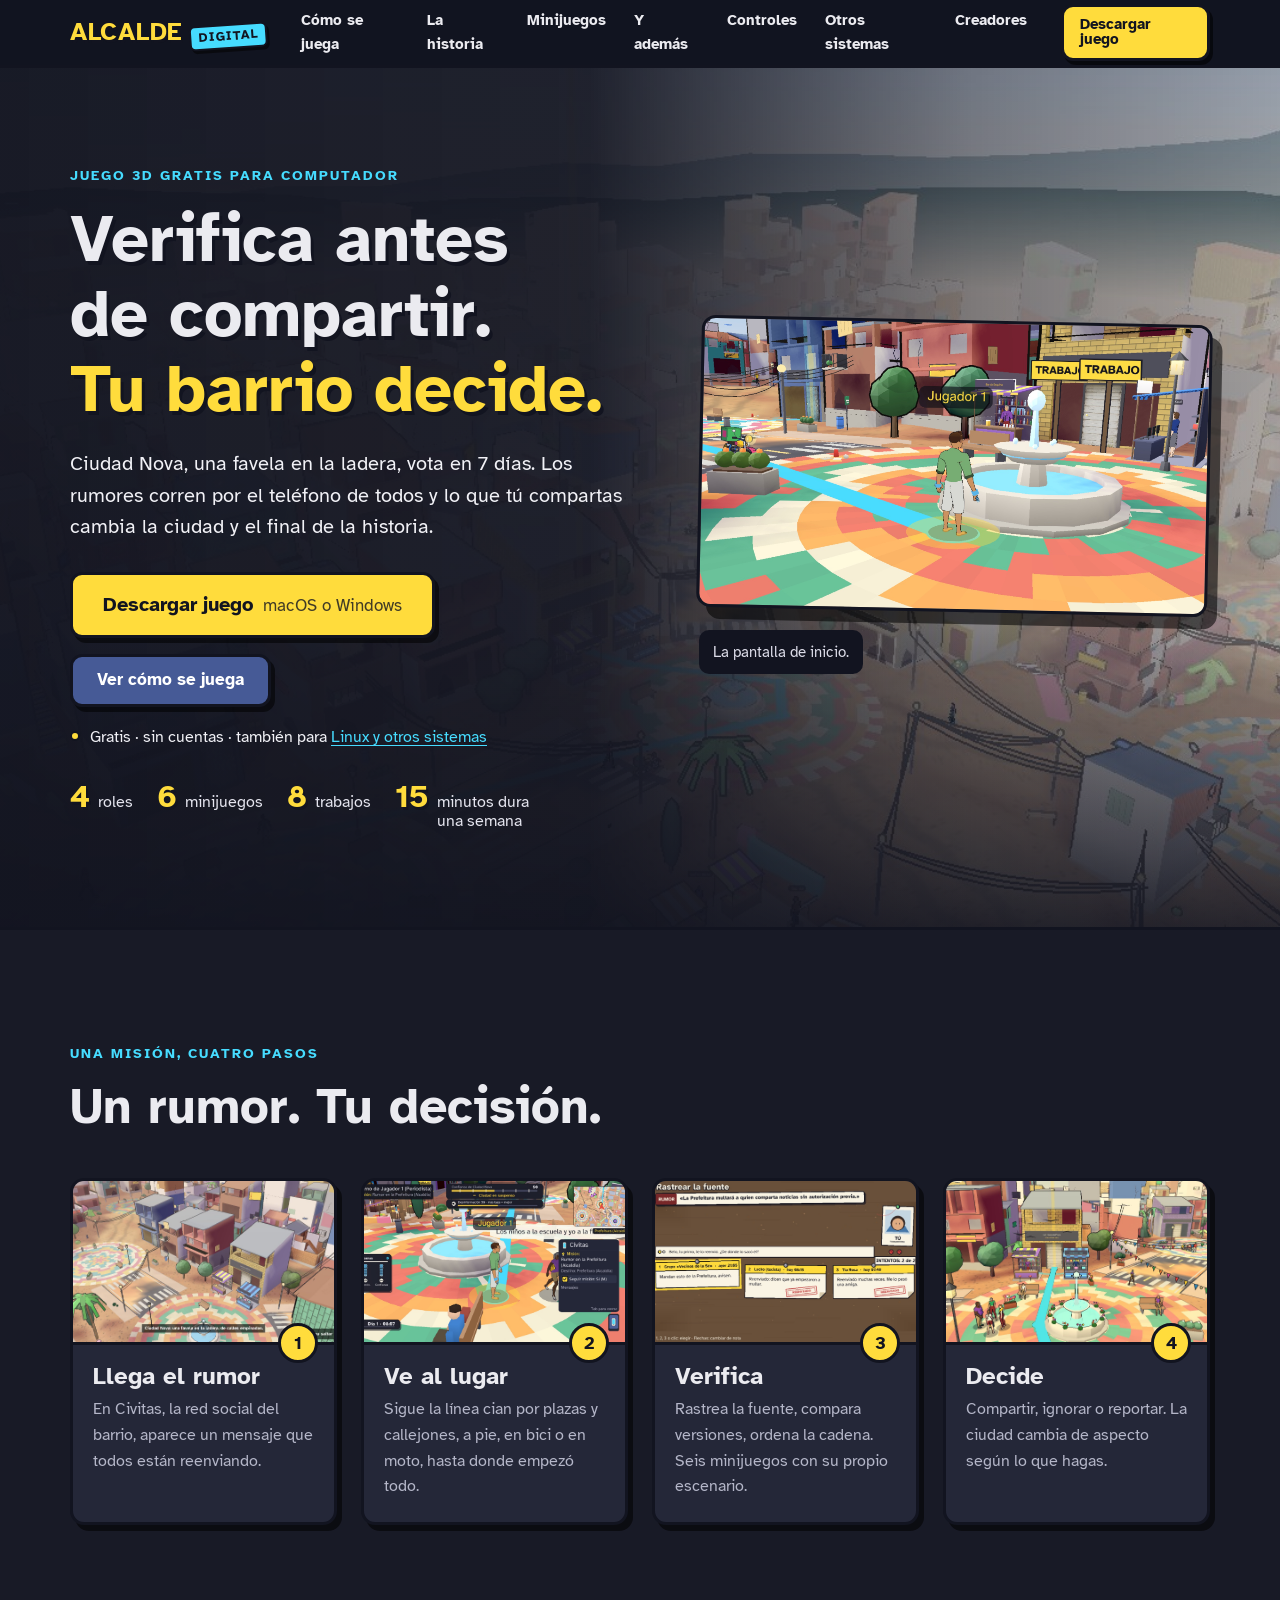
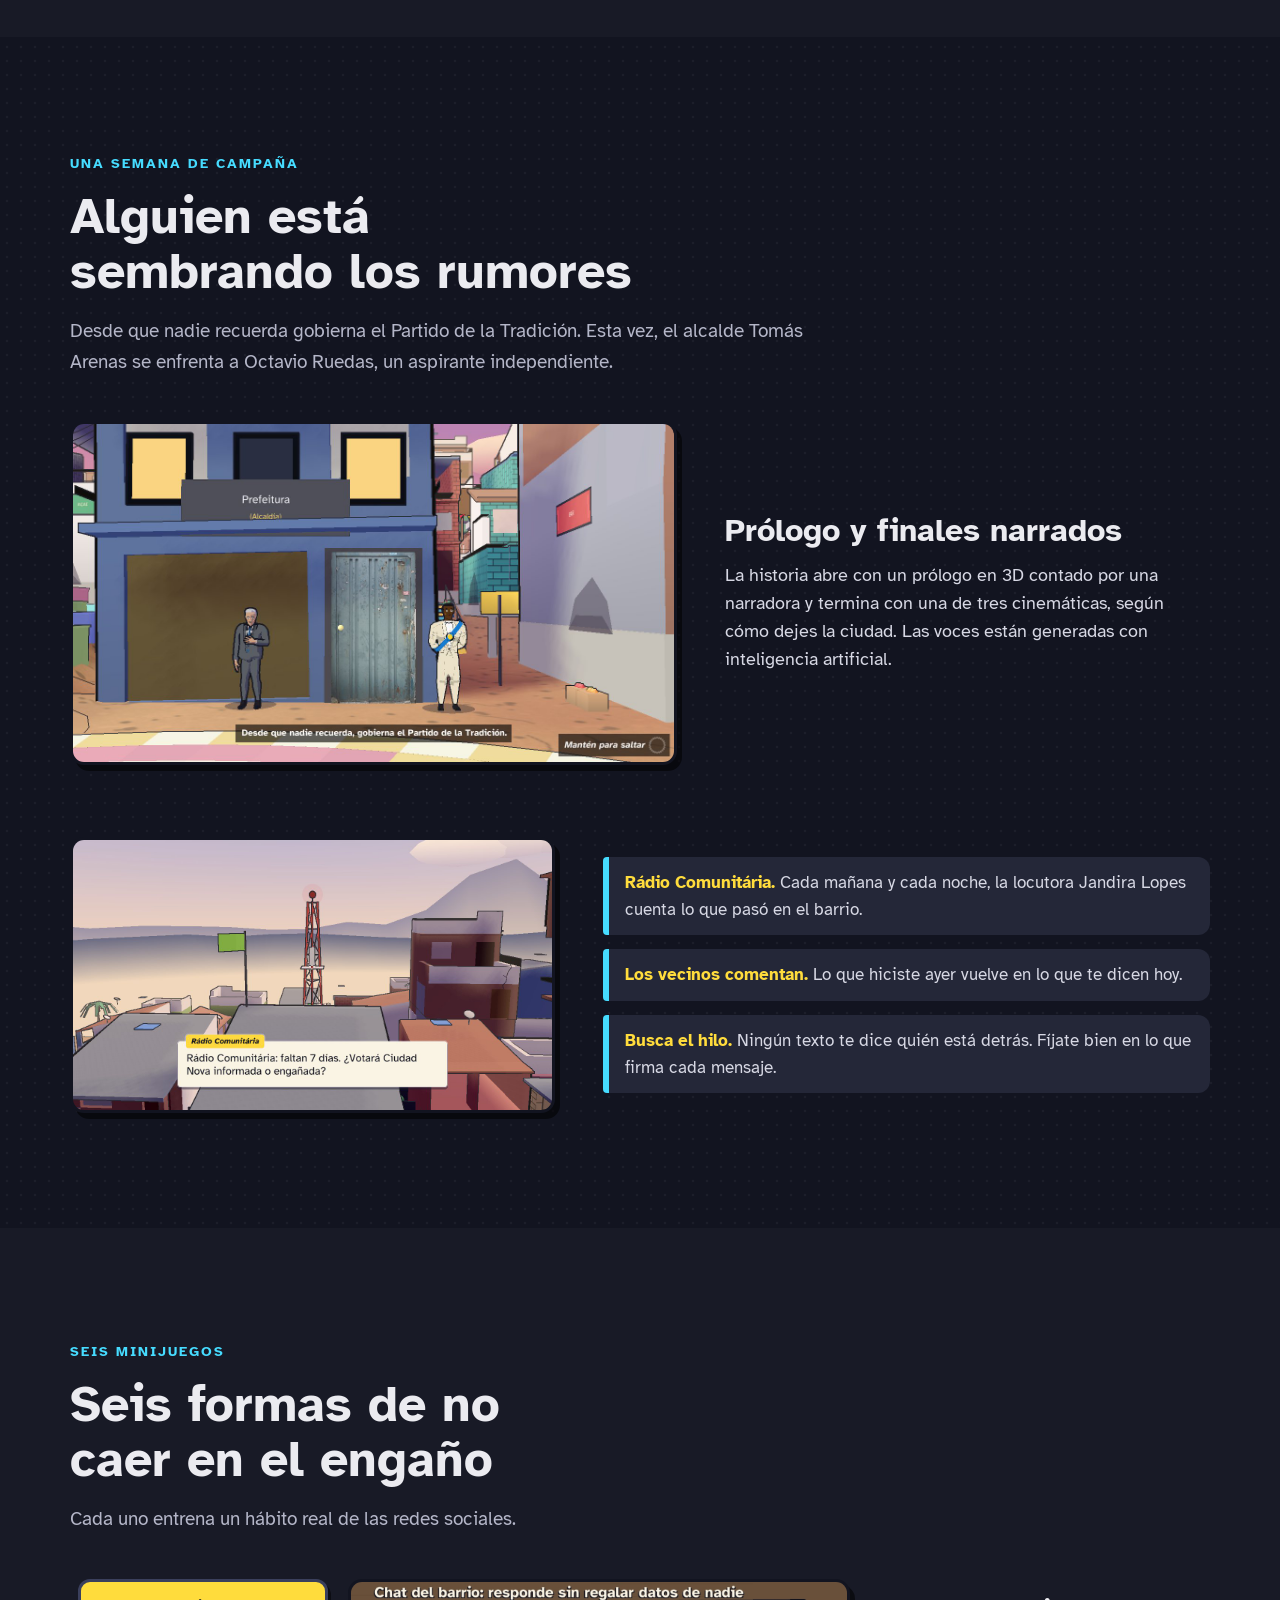
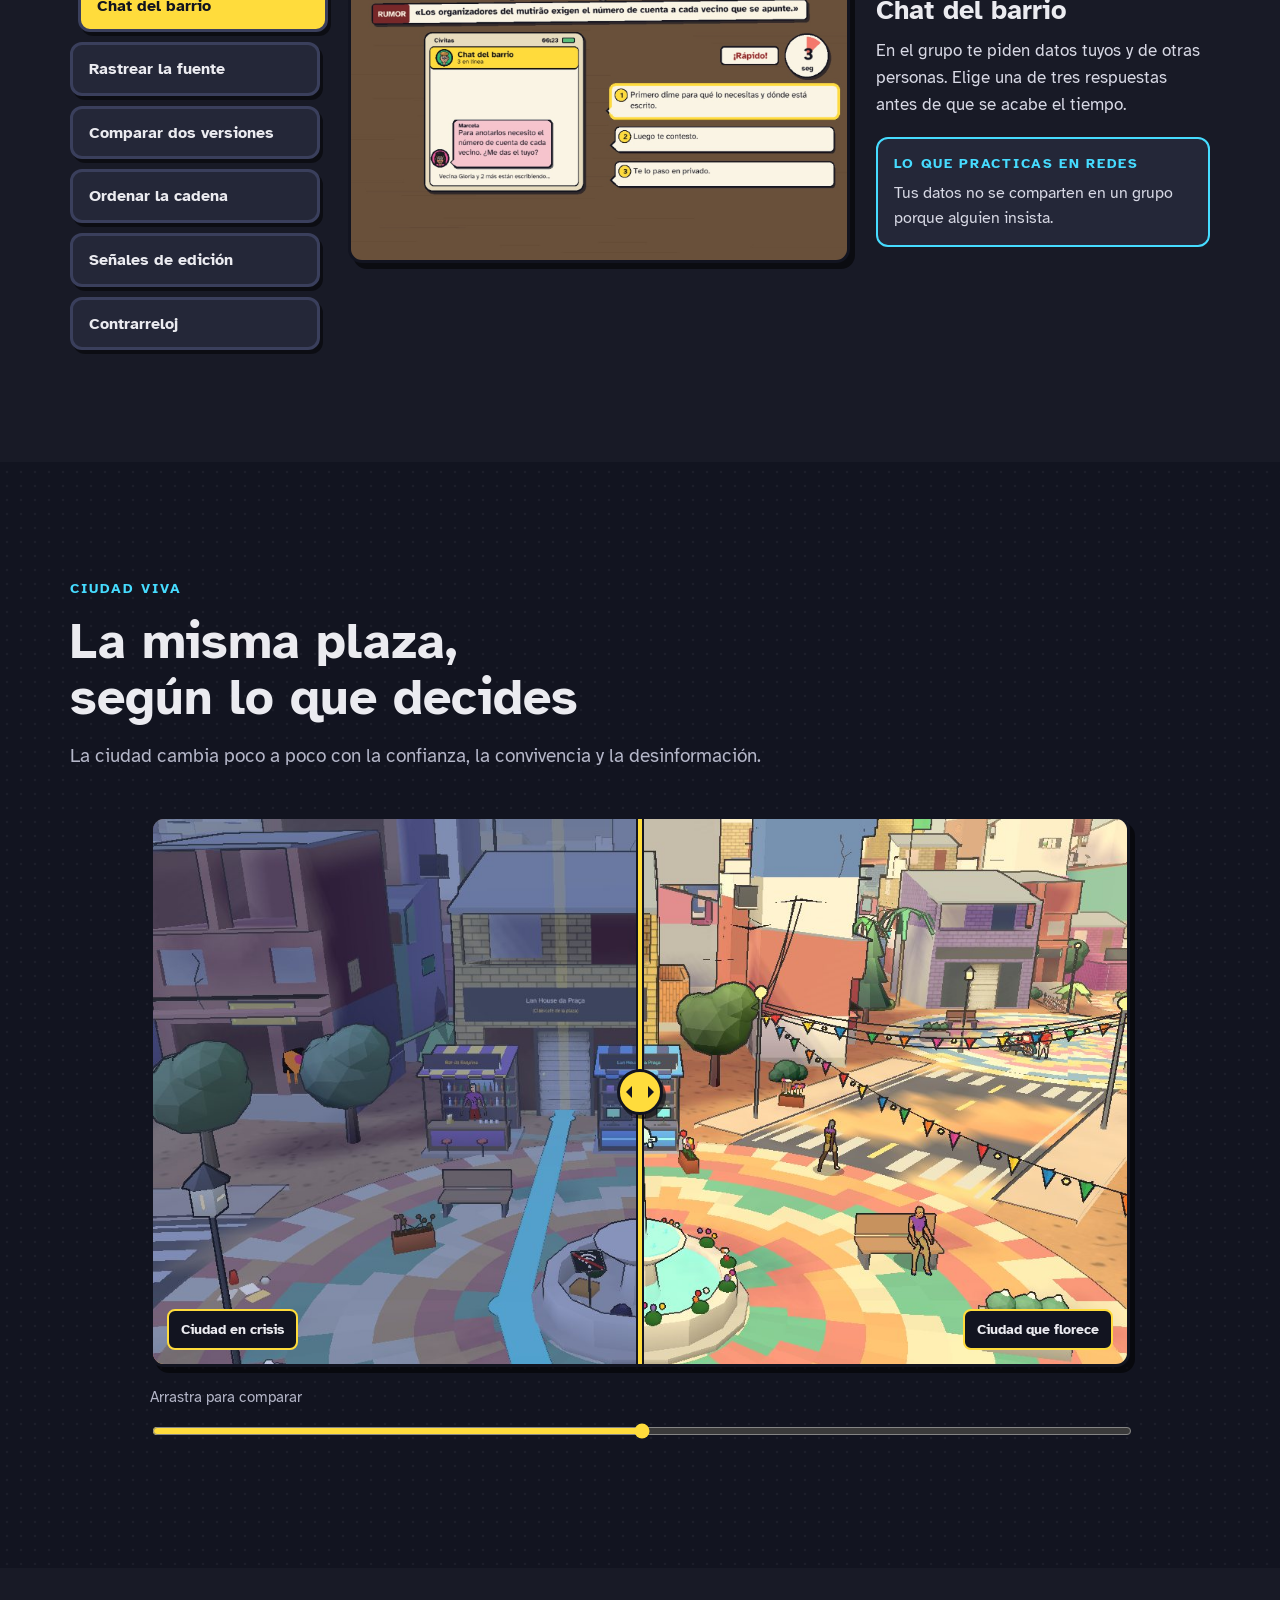
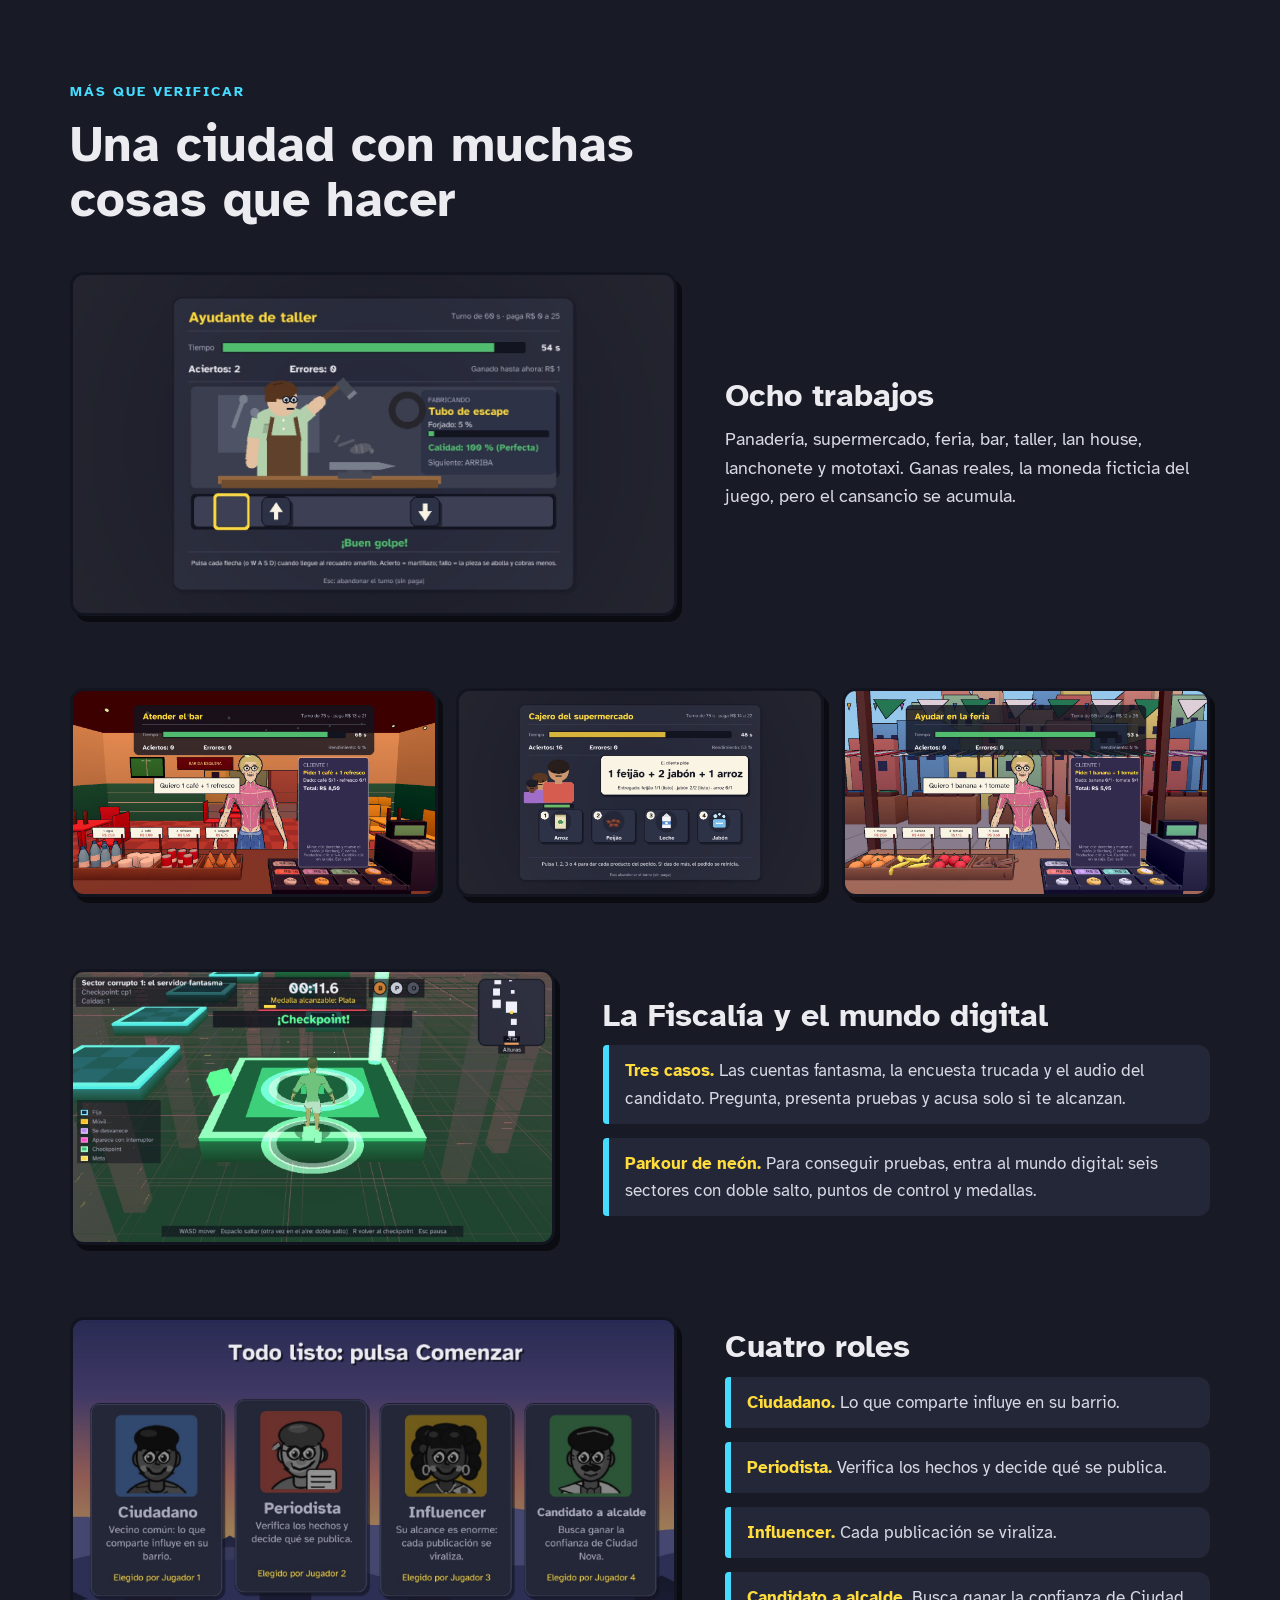
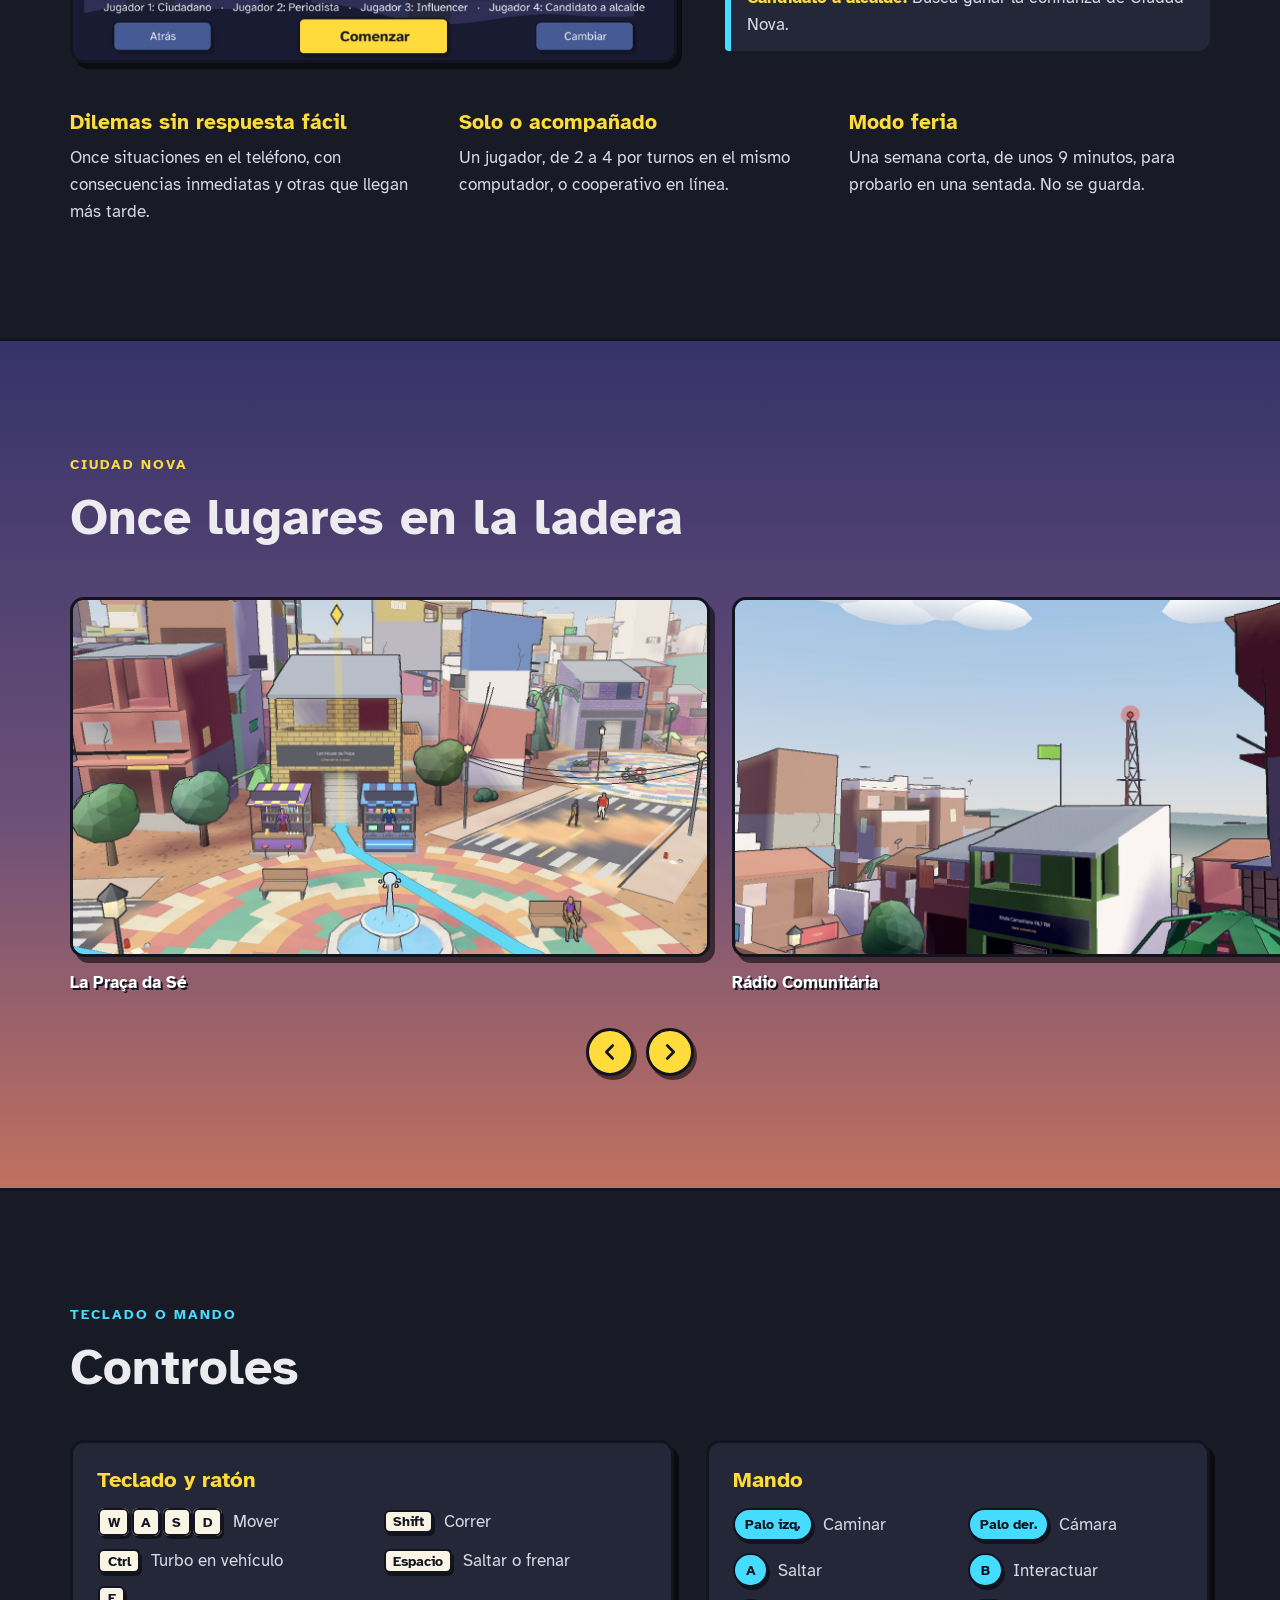
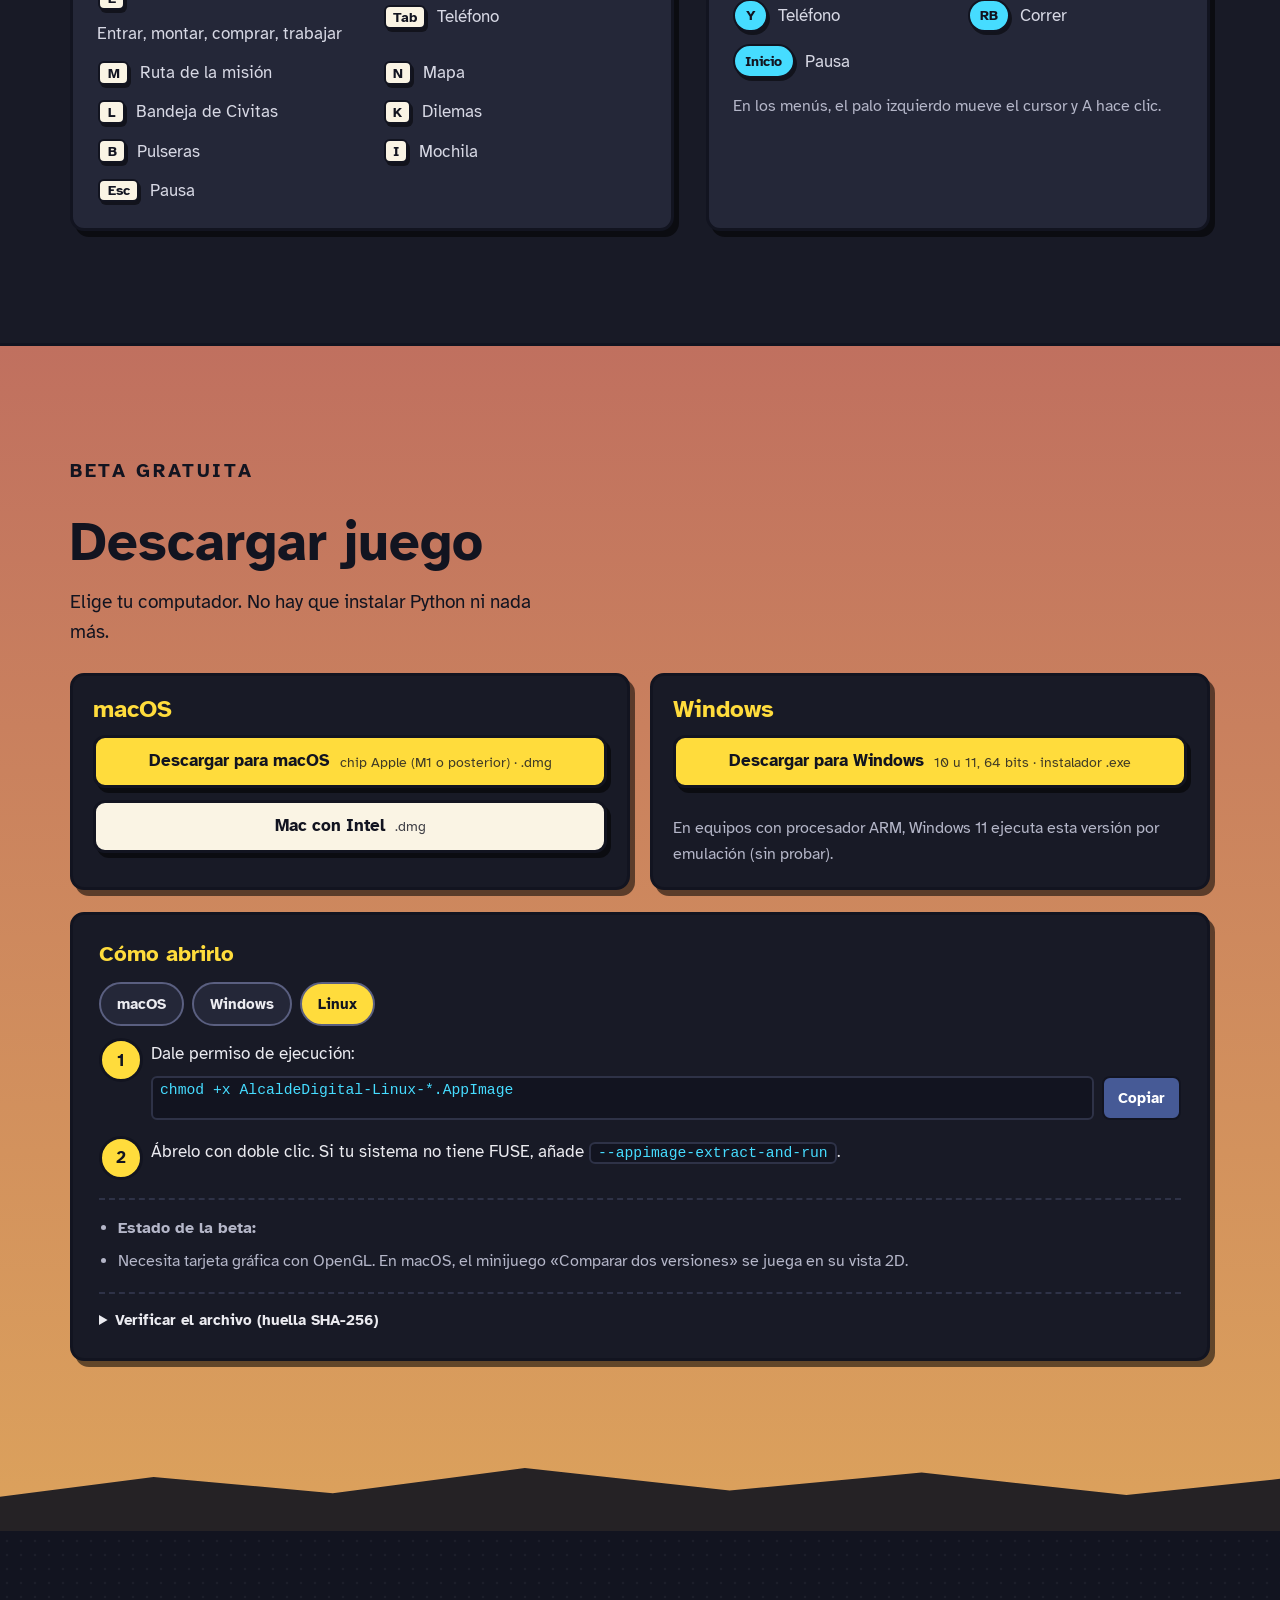
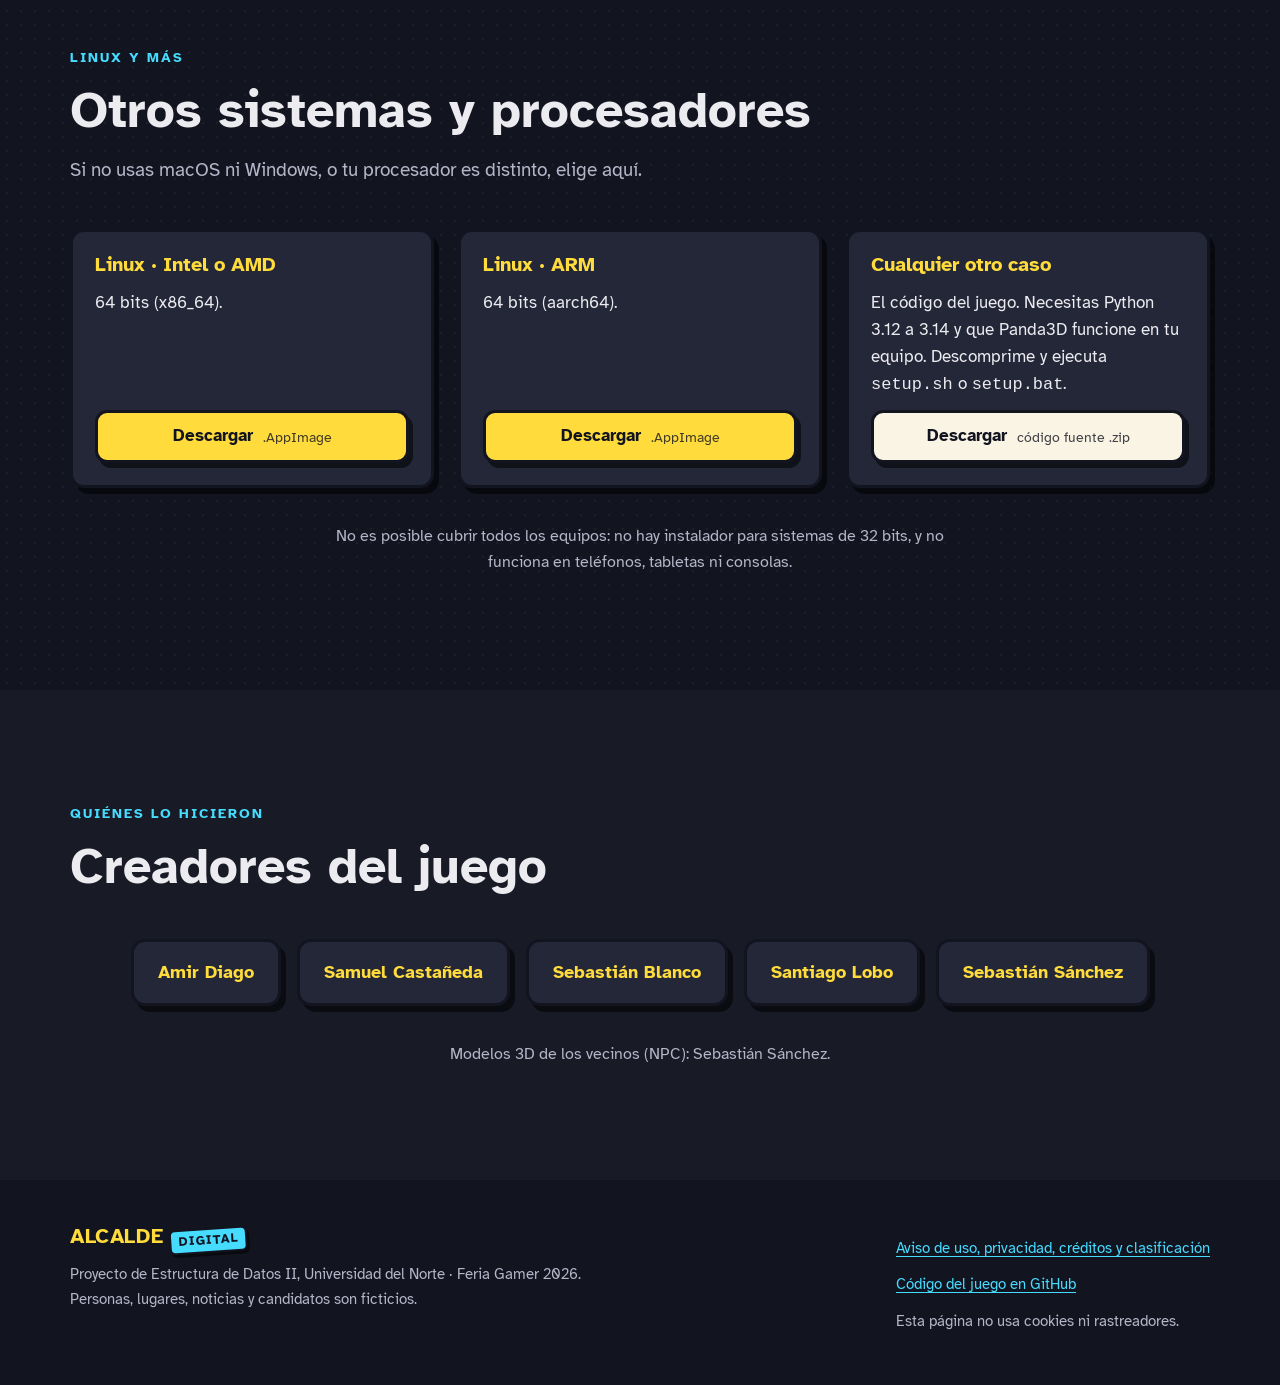
==== commit a7c3c3e3: "Creadores del juego y autoría de los modelos de NPC Co-Authored-By: Claude Sonnet 5.5 <noreply@anthr" ====
--- a/index.html
+++ b/index.html
@@ -3,476 +3,226 @@
 <head>
 <meta charset="utf-8">
 <meta name="viewport" content="width=device-width, initial-scale=1, viewport-fit=cover">
-<meta name="claude:viewport-fit-sides" content="cover">
 <title>Alcalde Digital · Juego 3D sobre desinformación</title>
+<meta name="description" content="Juego 3D gratis para computador. Verifica antes de compartir: Ciudad Nova vota en 7 días y tu barrio decide.">
 <meta name="theme-color" content="#121420">
+<meta name="color-scheme" content="dark">
 <meta property="og:type" content="website">
-<meta name="description" content="Un juego 3D gratis para PC. Ciudad Nova vota en 7 días y en la red del barrio corren rumores. Ve al lugar, verifica y decide qué compartir.">
-<meta name="color-scheme" content="dark">
 <meta property="og:title" content="Alcalde Digital">
-<meta property="og:description" content="Ciudad Nova vota en 7 días. Verifica los rumores, decide qué compartir y mira cómo cambia la ciudad.">
-<meta property="og:image" content="img/hero.jpg">
+<meta property="og:description" content="Verifica antes de compartir. Tu barrio decide.">
+<meta property="og:url" content="https://alcalde-digital-juego.vercel.app/">
+<meta property="og:image" content="https://alcalde-digital-juego.vercel.app/img/hero.jpg">
+<link rel="icon" href="data:image/svg+xml,%3Csvg xmlns='http://www.w3.org/2000/svg' viewBox='0 0 32 32'%3E%3Crect width='32' height='32' rx='6' fill='%23ffdc3c'/%3E%3Ctext x='16' y='23' font-size='19' text-anchor='middle' font-family='sans-serif' font-weight='700' fill='%23121420'%3EA%3C/text%3E%3C/svg%3E">
 <link rel="stylesheet" href="estilos.css">
 </head>
 <body>
 <a class="saltar" href="#contenido">Saltar al contenido</a>
-
 <header class="cabecera" id="inicio">
   <div class="cabecera-fila">
-    <a class="marca" href="#inicio" aria-label="Alcalde Digital, inicio">
-      <span class="marca-alcalde">ALCALDE</span><span class="marca-digital">DIGITAL</span>
-    </a>
-    <nav class="menu" aria-label="Secciones">
-      <a href="#juego">Cómo se juega</a>
-      <a href="#minijuegos">Minijuegos</a>
-      <a href="#ciudad">La ciudad</a>
-      <a href="#mas">Y además</a>
-      <a href="#controles">Controles</a>
-    </nav>
-    <a class="boton boton-primario boton-chico" href="#descargar">Descargar</a>
+    <a class="marca" href="#inicio" aria-label="Alcalde Digital, inicio"><span class="marca-alcalde">ALCALDE</span><span class="marca-digital">DIGITAL</span></a>
+    <nav class="menu" aria-label="Secciones"><a href="#juego">Cómo se juega</a><a href="#historia">La historia</a><a href="#minijuegos">Minijuegos</a><a href="#mas">Y además</a><a href="#controles">Controles</a><a href="#otros">Otros sistemas</a><a href="#creadores">Creadores</a></nav>
+    <a class="boton boton-primario boton-chico" href="#descargar" data-descargar>Descargar juego</a>
   </div>
 </header>
-
 <main id="contenido">
 
-<!-- HERO -->
 <section class="hero" aria-labelledby="titulo-hero">
   <div class="hero-fondo" aria-hidden="true"></div>
   <div class="envoltorio hero-rejilla">
     <div class="hero-texto">
-      <p class="etiqueta">Juego 3D gratis · beta para PC y Mac</p>
-      <h1 id="titulo-hero">Ciudad Nova vota en 7 días.<br><span class="resalta">Tú decides qué se comparte.</span></h1>
-      <p class="hero-sub">En Civitas, la red social del barrio, aparece un rumor nuevo cada rato. Ve al lugar, mira de dónde salió y decide qué compartir y qué reportar. Lo que haces cambia el aspecto de la ciudad. Es un proyecto de aprendizaje sobre desinformación.</p>
+      <p class="etiqueta">Juego 3D gratis para computador</p>
+      <h1 id="titulo-hero">Verifica antes de compartir.<br><span class="resalta">Tu barrio decide.</span></h1>
+      <p class="hero-sub">Ciudad Nova, una favela en la ladera, vota en 7 días. Los rumores corren por el teléfono de todos y lo que tú compartas cambia la ciudad y el final de la historia.</p>
       <div class="acciones">
-        <a class="boton boton-primario" href="#descargar">Descargar <span class="boton-nota">1 archivo</span></a>
+        <a class="boton boton-primario boton-grande" href="#descargar" data-descargar>Descargar juego <span class="boton-nota">macOS o Windows</span></a>
         <a class="boton boton-secundario" href="#juego">Ver cómo se juega</a>
       </div>
-      <p class="confianza"><span class="punto" aria-hidden="true"></span>Gratis · beta · un solo archivo por sistema, sin instalar nada más</p>
+      <p class="confianza"><span class="punto" aria-hidden="true"></span>Gratis · sin cuentas · también para <a href="#otros">Linux y otros sistemas</a></p>
       <ul class="datos" aria-label="El juego en cifras">
-        <li><strong>4</strong><span>roles</span></li>
-        <li><strong>6</strong><span>minijuegos</span></li>
-        <li><strong>7</strong><span>días de juego<br>(unos 30 min)</span></li>
-        <li><strong>11</strong><span>dilemas con consecuencias</span></li>
+        <li><strong>4</strong><span>roles</span></li><li><strong>6</strong><span>minijuegos</span></li><li><strong>8</strong><span>trabajos</span></li><li><strong>15</strong><span>minutos dura<br>una semana</span></li>
       </ul>
     </div>
-    <figure class="hero-captura">
-      <img src="img/interfaz.jpg" width="1600" height="900" alt="Pantalla del juego: el periodista junto a la fuente, el minimapa con foto aérea, los indicadores de confianza y desinformación y el teléfono con la misión" data-zoom>
-      <figcaption>Así se ve una partida: tu misión en el teléfono, el minimapa con foto aérea y los indicadores de la ciudad.</figcaption>
-    </figure>
+    <figure class="hero-captura"><img src="img/hero.jpg" width="1280" height="720" alt="Menú de inicio del juego: un joven levanta su teléfono sobre la favela al atardecer, con las opciones Empezar, Modo feria, Multijugador, Ajustes y Salir" data-zoom><figcaption>La pantalla de inicio.</figcaption></figure>
   </div>
 </section>
 
-<!-- CÓMO SE JUEGA -->
-<section class="banda" id="juego" aria-labelledby="t-juego">
-  <div class="envoltorio">
-    <header class="encabezado">
-      <p class="etiqueta">Una misión, cuatro pasos</p>
-      <h2 id="t-juego">Un rumor. Tu decisión.</h2>
-      <p class="intro">Cada misión sigue el mismo camino, y cada vez te lleva a un rincón distinto del barrio.</p>
-    </header>
-    <ol class="pasos">
-      <li class="paso">
-        <img src="img/mundo-rodoviaria.jpg" width="1600" height="900" loading="lazy" alt="La Rodoviária, con el puesto de mototaxi y entregas y los vecinos en la plaza" data-zoom>
-        <div class="paso-texto">
-          <span class="paso-n">1</span>
-          <h3>Ve</h3>
-          <p>Sigue la línea cian del GPS por plazas, escaleras y callejones hasta el lugar del rumor. Puedes ir a pie, en bici o en moto.</p>
-        </div>
-      </li>
-      <li class="paso">
-        <img src="img/mapa.jpg" width="1600" height="900" loading="lazy" alt="El mapa de Ciudad Nova con foto aérea, los lugares, el destino de la misión y la ruta" data-zoom>
-        <div class="paso-texto">
-          <span class="paso-n">2</span>
-          <h3>Mira</h3>
-          <p>Pulsa <kbd>E</kbd> en la puerta y entra. Con <kbd>N</kbd> abres el mapa de la ciudad, con la foto aérea del propio barrio y tu destino marcado.</p>
-        </div>
-      </li>
-      <li class="paso">
-        <img src="img/mj-cronologia.jpg" width="1400" height="788" loading="lazy" alt="El minijuego Ordenar la cadena de difusión: viñetas de cómic con mensajes que hay que poner en orden" data-zoom>
-        <div class="paso-texto">
-          <span class="paso-n">3</span>
-          <h3>Verifica</h3>
-          <p>Rastrea la fuente, compara versiones, ordena la cadena. Seis minijuegos distintos, con tutorial corto la primera vez.</p>
-        </div>
-      </li>
-      <li class="paso">
-        <img src="img/viva-florece-fuente.jpg" width="1600" height="900" loading="lazy" alt="La plaza de la fuente con banderines, flores y vecinos conversando" data-zoom>
-        <div class="paso-texto">
-          <span class="paso-n">4</span>
-          <h3>Decide</h3>
-          <p>Compartir, ignorar o reportar. Cambian la confianza y la desinformación de Ciudad Nova, y la ciudad se nota.</p>
-        </div>
-      </li>
-    </ol>
-  </div>
-</section>
-
-<!-- MINIJUEGOS -->
-<section class="banda banda-tinta" id="minijuegos" aria-labelledby="t-mini">
-  <div class="envoltorio">
-    <header class="encabezado">
-      <p class="etiqueta">Seis minijuegos</p>
-      <h2 id="t-mini">Seis formas de no caer en el engaño</h2>
-      <p class="intro">Cada uno entrena un hábito real de las redes sociales. Antes de empezar, el juego te dice cuál.</p>
-    </header>
-
-    <div class="mini">
-      <div class="mini-lista" role="tablist" aria-label="Minijuegos" aria-orientation="vertical">
-        <button class="mini-tab" role="tab" id="tab-rastrear" aria-controls="panel-rastrear" aria-selected="true" tabindex="0">Rastrear la fuente</button>
-        <button class="mini-tab" role="tab" id="tab-comparar" aria-controls="panel-comparar" aria-selected="false" tabindex="-1">Comparar dos versiones</button>
-        <button class="mini-tab" role="tab" id="tab-cronologia" aria-controls="panel-cronologia" aria-selected="false" tabindex="-1">Ordenar la cadena</button>
-        <button class="mini-tab" role="tab" id="tab-chat" aria-controls="panel-chat" aria-selected="false" tabindex="-1">Chat del barrio</button>
-        <button class="mini-tab" role="tab" id="tab-senales" aria-controls="panel-senales" aria-selected="false" tabindex="-1">Señales de edición</button>
-        <button class="mini-tab" role="tab" id="tab-contrarreloj" aria-controls="panel-contrarreloj" aria-selected="false" tabindex="-1">Contrarreloj</button>
-      </div>
-
-      <div class="mini-paneles">
-        <article class="mini-panel" role="tabpanel" id="panel-rastrear" aria-labelledby="tab-rastrear">
-          <img src="img/mj-rastrear.jpg" width="1400" height="788" alt="Rastrear la fuente: un tablero de corcho con tres notas entre las que hay que elegir la más antigua que no sea un reenvío" data-zoom>
-          <div class="mini-texto">
-            <h3>Rastrear la fuente</h3>
-            <p>En cada salto aparecen tres mensajes: quién lo mandó, a qué hora y qué dice. Elige el más antiguo que no diga «reenviado» hasta llegar a quien lo publicó primero.</p>
-            <p class="redes"><strong>Lo que practicas en redes</strong>«Reenviado muchas veces» o «me lo pasó una amiga» no es una fuente. Antes de compartir, busca la cuenta o el documento original.</p>
-          </div>
-        </article>
-        <article class="mini-panel" role="tabpanel" id="panel-comparar" aria-labelledby="tab-comparar" hidden>
-          <img src="img/mj-comparar.jpg" width="1400" height="788" alt="Comparar dos versiones: el original a la izquierda y la copia a la derecha, con líneas como programa, tema, fecha, efecto y quién habla; hay que marcar las que cambiaron" data-zoom loading="lazy">
-          <div class="mini-texto">
-            <h3>Comparar dos versiones</h3>
-            <p>Tienes lo que de verdad se dijo y la copia que circula en el chat. Marca las líneas alteradas, o di que no ves diferencias si crees que la copia es fiel.</p>
-            <p class="redes"><strong>Lo que practicas en redes</strong>Una captura o una transcripción se edita en segundos. Ve al original antes de creerle a la copia.</p>
-          </div>
-        </article>
-        <article class="mini-panel" role="tabpanel" id="panel-cronologia" aria-labelledby="tab-cronologia" hidden>
-          <img src="img/mj-cronologia.jpg" width="1400" height="788" alt="Ordenar la cadena de difusión: seis viñetas de cómic con mensajes desordenados" data-zoom loading="lazy">
-          <div class="mini-texto">
-            <h3>Ordenar la cadena</h3>
-            <p>Varios mensajes hablan del mismo rumor pero llegaron desordenados. Agarra una viñeta, súbela o bájala, y comprueba el orden por día y hora.</p>
-            <p class="redes"><strong>Lo que practicas en redes</strong>Cada reenvío agrega detalles y pierde la fuente. Mirar la cadena completa evita quedarte con la última versión, que suele ser la más exagerada.</p>
-          </div>
-        </article>
-        <article class="mini-panel" role="tabpanel" id="panel-chat" aria-labelledby="tab-chat" hidden>
-          <img src="img/mj-chat.jpg" width="1400" height="788" alt="Chat del barrio: una conversación en un teléfono de papel y tres respuestas posibles en globos, con un reloj que marca el tiempo para contestar" data-zoom loading="lazy">
-          <div class="mini-texto">
-            <h3>Chat del barrio</h3>
-            <p>En el grupo te piden datos tuyos y de otras personas. Elige una de tres respuestas antes de que la presión del grupo te deje en visto.</p>
-            <p class="redes"><strong>Lo que practicas en redes</strong>Tu número, tu cuenta o tu dirección no se comparten en un grupo porque alguien insista. Si el pedido es legítimo, llega por un canal oficial.</p>
-          </div>
-        </article>
-        <article class="mini-panel" role="tabpanel" id="panel-senales" aria-labelledby="tab-senales" hidden>
-          <img src="img/mj-senales.jpg" width="1400" height="788" alt="Señales de edición: una captura de móvil dibujada con una cadena de premios y una lupa sobre el mensaje sospechoso" data-zoom loading="lazy">
-          <div class="mini-texto">
-            <h3>Señales de edición</h3>
-            <p>Te llegó una captura con un premio. Con la lupa, marca hasta tres pistas: una cuenta rara, una hora imposible, un premio a cambio de reenviar.</p>
-            <p class="redes"><strong>Lo que practicas en redes</strong>Las cadenas que prometen premios por reenviar son el engaño más viejo de las redes. Revisa la cuenta, la fecha y si la promesa tiene sentido.</p>
-          </div>
-        </article>
-        <article class="mini-panel" role="tabpanel" id="panel-contrarreloj" aria-labelledby="tab-contrarreloj" hidden>
-          <img src="img/mj-contrarreloj.jpg" width="1400" height="788" alt="Contrarreloj: un mapa de la ladera donde se difunden las noticias como manchas, la lista de noticias a la derecha y los botones Frenar y Dejar pasar" data-zoom loading="lazy">
-          <div class="mini-texto">
-            <h3>Contrarreloj</h3>
-            <p>Las noticias llegan al chat una tras otra y se difunden solas. Frena la que creas falsa y deja pasar la cierta antes de que se llene la barra.</p>
-            <p class="redes"><strong>Lo que practicas en redes</strong>Lo urgente se comparte sin pensar. Antes de reenviar una alerta, tómate unos segundos: ¿quién la firma?, ¿lo dice una fuente oficial?</p>
-          </div>
-        </article>
-      </div>
-    </div>
-  </div>
-</section>
-
-<!-- LA CIUDAD RESPONDE -->
-<section class="banda" id="ciudad" aria-labelledby="t-ciudad">
-  <div class="envoltorio">
-    <header class="encabezado">
-      <p class="etiqueta">Ciudad viva</p>
-      <h2 id="t-ciudad">La misma plaza, según lo que decides</h2>
-      <p class="intro">No hay una cifra que leer. La ciudad cambia de aspecto, poco a poco y sin saltos, con la confianza, la convivencia y la desinformación.</p>
-    </header>
-
-    <div class="comparador" id="comparador">
-      <div class="comparador-marco" id="marco-comparador">
-        <img class="comp-img comp-base" id="comp-florece" src="img/viva-florece-fuente.jpg" width="1600" height="900" alt="Ciudad que florece: banderines, flores, vecinos conversando y cielo claro" draggable="false">
-        <img class="comp-img comp-tapa" id="comp-crisis" src="img/viva-crisis-fuente.jpg" width="1600" height="900" alt="Ciudad en crisis: cielo apagado, basura en el suelo y la plaza vacía" draggable="false">
-        <div class="comp-linea" id="comp-linea" aria-hidden="true"><span class="comp-asa"></span></div>
-        <span class="comp-rotulo comp-rotulo-izq">Ciudad en crisis</span>
-        <span class="comp-rotulo comp-rotulo-der">Ciudad que florece</span>
-      </div>
-      <label class="comp-control" for="comp-rango">Arrastra para comparar
-        <input type="range" id="comp-rango" min="0" max="100" value="50">
-      </label>
-      <div class="comp-pares" role="group" aria-label="Elegir plaza">
-        <button class="chip" data-par="fuente" aria-pressed="true">La fuente</button>
-        <button class="chip" data-par="plaza" aria-pressed="false">La plaza del parque</button>
-      </div>
-    </div>
-
-    <div class="doble">
-      <div>
-        <h3>Cuando la confianza cae</h3>
-        <p>Aparecen basura y grafitis, carteles de «sin conexión» y farolas apagadas. El cielo y la niebla se apagan, y en las plazas queda poca gente.</p>
-      </div>
-      <div>
-        <h3>Cuando sube</h3>
-        <p>Salen flores y guirnaldas con banderines, los bancos se llenan y se forman corros de vecinos. Cambian la luz, el cielo y las frases que dicen los vecinos.</p>
-      </div>
-      <div>
-        <h3>Y se puede leer en la muñeca</h3>
-        <p>Los indicadores también se ven como manillas de Bonfim en tu brazo y en el de los vecinos. Cuatro rasgos distintos (color, tejido, nudos y desgaste) para que nunca dependa solo del color.</p>
-      </div>
-    </div>
-  </div>
-</section>
-
-<!-- CTA A MITAD -->
-<section class="cta-medio" aria-labelledby="t-cta">
-  <div class="envoltorio cta-medio-fila">
-    <div>
-      <h2 id="t-cta">¿Ya viste la diferencia? Pruébalo tú.</h2>
-      <p>Una partida dura unos 30 minutos y se queda en tu equipo.</p>
-    </div>
-    <a class="boton boton-primario boton-grande" href="#descargar">Descargar <span class="boton-nota">1 archivo</span></a>
-  </div>
-</section>
-
-<!-- Y ADEMÁS -->
-<section class="banda banda-tinta" id="mas" aria-labelledby="t-mas">
-  <div class="envoltorio">
-    <header class="encabezado">
-      <p class="etiqueta">Más que verificar</p>
-      <h2 id="t-mas">Una ciudad con muchas cosas que hacer</h2>
-    </header>
-
-    <div class="filas">
-      <article class="fila">
-        <img src="img/parkour.jpg" width="1400" height="788" loading="lazy" alt="Parkour digital: plataformas de neón sobre una cuadrícula magenta, con cronómetro y medallas" data-zoom>
-        <div class="fila-texto">
-          <h3>Parkour en el mundo digital</h3>
-          <p>Dos sectores corruptos de neón, de 30 y 26 plataformas. Fijas, móviles, que se desvanecen y otras que aparecen con un interruptor. Doble salto, puntos de control y medallas de bronce, plata y oro.</p>
-        </div>
-      </article>
-      <article class="fila fila-inversa">
-        <img src="img/interrogatorio.jpg" width="1400" height="788" loading="lazy" alt="Interrogatorio de novela visual: la moderadora de Civitas habla y aparece una evidencia nueva" data-zoom>
-        <div class="fila-texto">
-          <h3>Interrogatorio de novela visual</h3>
-          <p>Entra a la terminal de la Fiscalía e investiga el caso de las cuentas fantasma. Pregunta, presenta pruebas y reúne evidencias en tu archivo de casos.</p>
-        </div>
-      </article>
-      <article class="fila">
-        <img src="img/trabajo-taller.jpg" width="1400" height="788" loading="lazy" alt="Trabajo en el taller: una pantalla de ritmo con flechas que hay que pulsar a tiempo" data-zoom>
-        <div class="fila-texto">
-          <h3>Trabajos con su propio minijuego</h3>
-          <p>Atiende en la panadería o el súper, cocina en la lanchonete, repara en el taller o reparte en moto. Ganas reales del juego (dinero ficticio), pero el cansancio se acumula y no puedes trabajar sin parar.</p>
-        </div>
-      </article>
-      <article class="fila fila-inversa">
-        <img src="img/civitas-estafa.jpg" width="1400" height="788" loading="lazy" alt="Un mensaje de estafa en el teléfono de Civitas: «Ganaste el sorteo del barrio». Hay que marcar lo sospechoso: un número que no tienes guardado, un enlace raro, pagar una tasa de R$ 15 por Pix, un plazo de 20:00 y el texto en portugués" data-zoom>
-        <div class="fila-lista">
-          <h3>Y en el teléfono, Civitas no descansa</h3>
-          <ul>
-            <li><strong>Estafas.</strong> Marca lo sospechoso del mensaje y decide: seguir, ignorar o reportar. Caer cuesta reales.</li>
-            <li><strong>Tu foto, tu decisión.</strong> Antes de publicar una foto, marca lo que conviene ocultar.</li>
-            <li><strong>Tiempo de pantalla.</strong> El feed te lo cuenta, y tú decides cuánto dura.</li>
-          </ul>
-        </div>
-      </article>
-      <article class="fila">
-        <img src="img/dilema.jpg" width="1400" height="788" loading="lazy" alt="Un dilema en viñeta de cómic: «La foto del cumple». Una fiesta sorpresa en la vereda quedó en una foto que enseña el número de la casa y el letrero de la calle, y hay que decidir si publicarla" data-zoom>
-        <div class="fila-lista">
-          <h3>Dilemas sin respuesta correcta</h3>
-          <ul>
-            <li><strong>Once situaciones.</strong> La foto del cumple, mañana no hay agua, un domingo sin pantalla. Ninguna opción es gratis.</li>
-            <li><strong>Con consecuencia.</strong> Lo que eliges tiene un efecto inmediato y otro que llega entre 24 y 48 horas después, contado con palabras y no con cifras.</li>
-            <li><strong>Rectificar.</strong> Lo que compartiste y resultó falso vuelve a tu bandeja. Puedes rectificar, borrar en silencio o defenderlo. Borrar no deshace el daño.</li>
-          </ul>
-        </div>
-      </article>
-    </div>
-  </div>
-</section>
-
-<!-- ROLES -->
-<section class="banda" id="roles" aria-labelledby="t-roles">
-  <div class="envoltorio roles">
-    <div class="roles-imagen">
-      <img src="img/roles.jpg" width="1600" height="900" loading="lazy" alt="Pantalla de elección de rol con cuatro jugadores: ciudadano, periodista, influencer y candidato a alcalde" data-zoom>
-    </div>
-    <div class="roles-texto">
-      <p class="etiqueta">Elige quién eres</p>
-      <h2 id="t-roles">Cuatro roles, cuatro maneras de mirar el rumor</h2>
-      <dl class="lista-roles">
-        <div><dt>Ciudadano</dt><dd>Vecino común: lo que comparte influye en su barrio.</dd></div>
-        <div><dt>Periodista</dt><dd>Verifica los hechos y decide qué se publica.</dd></div>
-        <div><dt>Influencer</dt><dd>Su alcance es enorme: cada publicación se viraliza.</dd></div>
-        <div><dt>Candidato a alcalde</dt><dd>Busca ganar la confianza de Ciudad Nova.</dd></div>
-      </dl>
-      <p class="nota">Juega solo, o hasta cuatro personas por turnos en el mismo equipo. También hay un modo cooperativo en línea opcional.</p>
-    </div>
-  </div>
-</section>
-
-<!-- RECORRIDO -->
-<section class="banda banda-sol" id="recorrido" aria-labelledby="t-recorrido">
-  <div class="envoltorio">
-    <header class="encabezado">
-      <p class="etiqueta">Ciudad Nova</p>
-      <h2 id="t-recorrido">Una favela en la ladera, con once lugares por recorrer</h2>
-      <p class="intro">Más de trescientas casas, escaleras, callejones, plazas, una cancha y un mercado. Nombres en portugués con su glosa en español.</p>
-    </header>
-  </div>
-  <div class="galeria-marco">
-    <div class="galeria" id="galeria" role="region" aria-roledescription="carrusel" aria-label="Galería de Ciudad Nova" tabindex="0">
-      <figure><img src="img/mundo-fuente.jpg" width="1600" height="900" loading="lazy" alt="La fuente de la plaza con puestos de trabajo detrás" data-zoom><figcaption>La plaza de la fuente</figcaption></figure>
-      <figure><img src="img/mundo-padaria.jpg" width="1600" height="900" loading="lazy" alt="La panadería con una bici de reparto" data-zoom><figcaption>La panadería y su bici</figcaption></figure>
-      <figure><img src="img/mundo-hospital.jpg" width="1600" height="900" loading="lazy" alt="Frente al Hospital Santa Casa" data-zoom><figcaption>Hospital Santa Casa</figcaption></figure>
-      <figure><img src="img/mundo-morro.jpg" width="1600" height="900" loading="lazy" alt="El Morro da Esperança con sus casas en la ladera" data-zoom><figcaption>Morro da Esperança</figcaption></figure>
-      <figure><img src="img/mundo-parque.jpg" width="1600" height="900" loading="lazy" alt="El parque con árboles y una plaza de colores" data-zoom><figcaption>El parque</figcaption></figure>
-      <figure><img src="img/mundo-rodoviaria.jpg" width="1600" height="900" loading="lazy" alt="La Rodoviária con el puesto de mototaxi y entregas" data-zoom><figcaption>La Rodoviária</figcaption></figure>
-      <figure><img src="img/menu.jpg" width="1600" height="900" loading="lazy" alt="Pantalla de inicio del juego con el título Alcalde Digital sobre un atardecer" data-zoom><figcaption>La pantalla de inicio</figcaption></figure>
-    </div>
-    <p class="solo-lectores" id="gal-estado" role="status" aria-live="polite"></p>
-    <div class="galeria-botones">
-      <button class="boton-redondo" id="gal-prev" aria-label="Anterior">
-        <svg viewBox="0 0 24 24" width="22" height="22" aria-hidden="true"><path d="M15 5l-7 7 7 7" fill="none" stroke="currentColor" stroke-width="3" stroke-linecap="round" stroke-linejoin="round"/></svg>
-      </button>
-      <button class="boton-redondo" id="gal-sig" aria-label="Siguiente">
-        <svg viewBox="0 0 24 24" width="22" height="22" aria-hidden="true"><path d="M9 5l7 7-7 7" fill="none" stroke="currentColor" stroke-width="3" stroke-linecap="round" stroke-linejoin="round"/></svg>
-      </button>
-    </div>
-  </div>
-</section>
-
-<!-- CONTROLES -->
-<section class="banda" id="controles" aria-labelledby="t-controles">
-  <div class="envoltorio">
-    <header class="encabezado">
-      <p class="etiqueta">Teclado o mando</p>
-      <h2 id="t-controles">Se juega con lo que tengas a mano</h2>
-      <p class="intro">El juego reconoce el mando al enchufarlo. Con el palo izquierdo mueves el cursor en los menús y A hace clic.</p>
-    </header>
-    <div class="controles">
-      <section aria-labelledby="t-teclado">
-        <h3 id="t-teclado">Teclado y ratón</h3>
-        <ul class="teclas">
-          <li><span><kbd>W</kbd><kbd>A</kbd><kbd>S</kbd><kbd>D</kbd></span> Mover</li>
-          <li><kbd>Shift</kbd> Correr</li>
-          <li><kbd>Espacio</kbd> Saltar</li>
-          <li><kbd>E</kbd> Interactuar y entrar</li>
-          <li><kbd>Tab</kbd> Teléfono de Civitas</li>
-          <li><kbd>M</kbd> Seguir la misión</li>
-          <li><kbd>N</kbd> Mapa de la ciudad</li>
-          <li><kbd>I</kbd> Inventario</li>
-          <li><kbd>B</kbd> Leyenda de las manillas</li>
-          <li><kbd>Esc</kbd> Pausa</li>
-        </ul>
-      </section>
-      <section aria-labelledby="t-mando">
-        <h3 id="t-mando">Mando</h3>
-        <ul class="teclas">
-          <li><span class="mando">Palo izq.</span> Caminar</li>
-          <li><span class="mando">Palo der.</span> Girar la cámara</li>
-          <li><span class="mando">A</span> Saltar</li>
-          <li><span class="mando">B</span> Interactuar</li>
-          <li><span class="mando">Y</span> Teléfono</li>
-          <li><span class="mando">RB</span> Correr</li>
-          <li><span class="mando">Inicio</span> Pausa</li>
-        </ul>
-        <p class="nota">En los menús, el palo izquierdo mueve el cursor y A hace clic. Para escribir un alias en el modo en línea sigue haciendo falta teclado.</p>
-      </section>
-    </div>
-    <p class="nota nota-centro">Pensado para ser legible: tipografía Atkinson Hyperlegible, filtros de daltonismo en Ajustes, y ningún estado que dependa solo del color.</p>
-  </div>
-</section>
-
-<!-- DESCARGAR -->
-<section class="descarga" id="descargar" aria-labelledby="t-descarga">
-  <div class="envoltorio descarga-rejilla">
-    <div class="descarga-cabeza">
-      <p class="etiqueta etiqueta-oscura">Beta gratuita</p>
-      <h2 id="t-descarga">Descarga Alcalde Digital</h2>
-      <p>Una partida dura unos 30 minutos. Descargas un instalador, lo ejecutas y juegas: se instala solo para tu usuario, sin permisos de administrador en Windows.</p>
-      <div class="descargas">
-        <a class="boton boton-primario boton-grande" id="dl-mac" href="descargas/AlcaldeDigital-macOS.dmg" download>
-          Descargar para macOS <span class="boton-nota">Instalador (.dmg) · Mac con chip Apple (M1 o posterior)</span>
-        </a>
-        <!-- Windows y Linux: apuntan a la página de Releases. Cuando exista la primera Release publicada, cambiar el href a
-             https://github.com/SebastianBlanco430/Alcalde-Digital/releases/latest/download/AlcaldeDigital-Setup-Windows.exe
-             (y ...Linux-x64.AppImage) y quitar el aviso «Disponible al publicar la versión». -->
-        <a class="boton boton-papel boton-grande" id="dl-win" href="https://github.com/SebastianBlanco430/Alcalde-Digital/releases">
-          Windows <span class="boton-nota">Instalador (.exe) · disponible al publicar la versión</span>
-        </a>
-        <a class="boton boton-papel boton-grande" id="dl-lin" href="https://github.com/SebastianBlanco430/Alcalde-Digital/releases">
-          Linux <span class="boton-nota">.AppImage · disponible al publicar la versión</span>
-        </a>
-      </div>
-    </div>
-
-    <div class="instala">
-      <h3>Ábrelo en tres pasos</h3>
-      <p class="tiempo">Sin cuentas. Para jugar solo no necesitas internet después de descargarlo; solo el modo online opcional usa la red.</p>
-      <div class="so" role="tablist" aria-label="Sistema operativo">
-        <button role="tab" id="so-mac" aria-controls="p-mac" aria-selected="true" class="chip" tabindex="0">macOS</button>
-        <button role="tab" id="so-win" aria-controls="p-win" aria-selected="false" class="chip" tabindex="-1">Windows <small>(sin probar)</small></button>
-        <button role="tab" id="so-lin" aria-controls="p-lin" aria-selected="false" class="chip" tabindex="-1">Linux <small>(sin probar)</small></button>
-      </div>
-      <div id="p-mac" role="tabpanel" aria-labelledby="so-mac" class="so-panel">
-        <ol>
-          <li>Abre el instalador <code>AlcaldeDigital-macOS.dmg</code> y arrastra <strong>AlcaldeDigital</strong> a la carpeta Aplicaciones. Para quitarlo, arrastra la app de Aplicaciones a la Papelera; tus partidas guardadas (carpeta <code>~/.alcalde_digital</code>) no se borran.</li>
-          <li>Ábrelo. Como el juego es gratuito y no pasa por la tienda de Apple, macOS dirá que no puede verificarlo. Es normal: el archivo está firmado solo de forma local («ad-hoc»), sin un certificado de desarrollador de Apple, así que macOS no puede confirmar quién lo hizo. Antes de abrirlo, <strong>comprueba la huella SHA-256</strong> (más abajo). Si coincide, ve a <strong>Ajustes del Sistema, Privacidad y seguridad</strong>, baja hasta el aviso sobre AlcaldeDigital y pulsa <strong>«Abrir de todos modos»</strong>. Esto afecta solo a este programa; no hace falta desactivar Gatekeeper ni ninguna protección del sistema.</li>
-          <li>Alternativa en la Terminal, solo para este programa y solo si la huella coincide (quita la marca de «descargado de internet» de esta app):
-            <div class="cmd"><code>xattr -dr com.apple.quarantine /Applications/AlcaldeDigital.app</code><button class="copiar" data-copiar="xattr -dr com.apple.quarantine /Applications/AlcaldeDigital.app" aria-label="Copiar el comando">Copiar</button></div></li>
-        </ol>
-      </div>
-      <div id="p-win" role="tabpanel" aria-labelledby="so-win" class="so-panel" hidden>
-        <ol>
-          <li>Descarga el instalador <code>AlcaldeDigital-Setup-Windows.exe</code> cuando esté publicada la versión.</li>
-          <li>Haz doble clic para iniciar el instalador. Windows (SmartScreen) puede avisar «Windows protegió su PC», porque el programa no tiene firma digital de un editor reconocido ni reputación acumulada. Comprueba primero la huella SHA-256 (más abajo); si coincide, pulsa <strong>«Más información»</strong> y luego <strong>«Ejecutar de todas formas»</strong>. No hace falta desactivar SmartScreen ni el antivirus. Si la huella no coincide, no lo abras.</li>
-          <li>Sigue el asistente (no pide administrador: se instala solo para tu usuario, con acceso en el menú Inicio y, si quieres, en el Escritorio). Si el asistente te ofrece instalarlo para todos los usuarios, elegir esa opción sí pedirá administrador; no es necesario. Para quitarlo: Configuración de Windows, Aplicaciones, Alcalde Digital, Desinstalar. Tus partidas guardadas no se borran.</li>
-        </ol>
-      </div>
-      <div id="p-lin" role="tabpanel" aria-labelledby="so-lin" class="so-panel" hidden>
-        <ol>
-          <li>Descarga <code>AlcaldeDigital-Linux-x64.AppImage</code> cuando esté publicada la versión.</li>
-          <li>Dale permiso de ejecución: clic derecho, Propiedades, «Permitir ejecutar», o en la Terminal:
-            <div class="cmd"><code>chmod +x AlcaldeDigital-Linux-x64.AppImage</code><button class="copiar" data-copiar="chmod +x AlcaldeDigital-Linux-x64.AppImage" aria-label="Copiar el comando">Copiar</button></div></li>
-          <li>Ábrelo con doble clic o con <code>./AlcaldeDigital-Linux-x64.AppImage</code>.</li>
-        </ol>
-      </div>
-      <ul class="requisitos">
-        <li><strong>Estado de la beta:</strong> solo la versión de macOS con chip Apple (M1 o posterior) está probada; esta descarga no funciona en Mac con procesador Intel (la versión para Intel se publicará en la Release de GitHub cuando se construya). Las de Windows y Linux se construyen automáticamente y todavía no se han probado en esos sistemas.</li>
-        <li><strong>¿Por qué el aviso de seguridad?</strong> Apple y Microsoft muestran este aviso con los programas que no llevan su firma de desarrollador o editor, y este proyecto de aprendizaje no la tiene (obtenerla suele tener un costo anual). El aviso no significa que el archivo sea dañino ni que sea seguro: por eso conviene comprobar la huella de abajo; si coincide, es el archivo que publicó el autor. Las descargas de Windows y Linux se alojan en GitHub (Releases) y GitHub puede registrar la descarga (ver «Privacidad» en <a href="legal.html">Aviso legal</a>).</li>
-      </ul>
-      <details class="verificar">
-        <summary>Verificar el archivo descargado (SHA-256)</summary>
-        <p>La huella de tu archivo debe coincidir con esta. En macOS: <code>shasum -a 256 archivo</code>; en Windows (PowerShell): <code>Get-FileHash archivo</code>.</p>
-        <p class="huella-nombre">macOS · Instalador (.dmg)</p><code id="sha-mac">7b8e62db5afdff2a956a8117682474ee3953eb72a0bfe4dc2e7d6239b3ed9c41</code>
-        <p class="huella-nombre">Windows · Instalador (.exe)</p><code id="sha-win">pendiente: aparece en la Release al publicarla</code>
-        <p class="huella-nombre">Linux (.AppImage)</p><code id="sha-linux">pendiente: aparece en la Release al publicarla</code>
-      </details>
-    </div>
-  </div>
-</section>
-
+<section class="banda" id="juego" aria-labelledby="t-juego"><div class="envoltorio">
+  <header class="encabezado"><p class="etiqueta">Una misión, cuatro pasos</p><h2 id="t-juego">Un rumor. Tu decisión.</h2></header>
+  <ol class="pasos">
+<li class="paso"><img src="img/prologo-ciudad.jpg" width="1280" height="720" alt="La ciudad vista desde arriba durante el prólogo, con el subtítulo que presenta Ciudad Nova" loading="lazy" data-zoom><div class="paso-texto"><span class="paso-n">1</span><h3>Llega el rumor</h3><p>En Civitas, la red social del barrio, aparece un mensaje que todos están reenviando.</p></div></li>
+<li class="paso"><img src="img/interfaz.jpg" width="1280" height="720" alt="El personaje junto a la plaza, con la línea cian del GPS, el minimapa, el reloj y el teléfono" loading="lazy" data-zoom><div class="paso-texto"><span class="paso-n">2</span><h3>Ve al lugar</h3><p>Sigue la línea cian por plazas y callejones, a pie, en bici o en moto, hasta donde empezó todo.</p></div></li>
+<li class="paso"><img src="img/mj-rastrear.jpg" width="1280" height="720" alt="Rastrear la fuente: un tablero de corcho con tres mensajes y el personaje delante" loading="lazy" data-zoom><div class="paso-texto"><span class="paso-n">3</span><h3>Verifica</h3><p>Rastrea la fuente, compara versiones, ordena la cadena. Seis minijuegos con su propio escenario.</p></div></li>
+<li class="paso"><img src="img/viva-florece.jpg" width="1280" height="720" alt="La plaza de la fuente florecida, con banderines y vecinos conversando" loading="lazy" data-zoom><div class="paso-texto"><span class="paso-n">4</span><h3>Decide</h3><p>Compartir, ignorar o reportar. La ciudad cambia de aspecto según lo que hagas.</p></div></li>
+</ol></div></section>
+
+<section class="banda banda-tinta" id="historia" aria-labelledby="t-historia"><div class="envoltorio">
+  <header class="encabezado"><p class="etiqueta">Una semana de campaña</p><h2 id="t-historia">Alguien está sembrando los rumores</h2>
+  <p class="intro">Desde que nadie recuerda gobierna el Partido de la Tradición. Esta vez, el alcalde Tomás Arenas se enfrenta a Octavio Ruedas, un aspirante independiente.</p></header>
+  <div class="filas">
+    <article class="fila"><img src="img/prologo-candidatos.jpg" width="1280" height="720" alt="Prólogo: los dos candidatos frente a la Prefeitura" loading="lazy" data-zoom><div class="fila-texto"><h3>Prólogo y finales narrados</h3><p>La historia abre con un prólogo en 3D contado por una narradora y termina con una de tres cinemáticas, según cómo dejes la ciudad. Las voces están generadas con inteligencia artificial.</p></div></article>
+    <article class="fila fila-inversa"><img src="img/radio.jpg" width="1280" height="720" alt="La cámara orbita la torre de la radio mientras la Rádio Comunitária hace el recuento del día" loading="lazy" data-zoom><div class="fila-lista"><ul>
+      <li><strong>Rádio Comunitária.</strong> Cada mañana y cada noche, la locutora Jandira Lopes cuenta lo que pasó en el barrio.</li>
+      <li><strong>Los vecinos comentan.</strong> Lo que hiciste ayer vuelve en lo que te dicen hoy.</li>
+      <li><strong>Busca el hilo.</strong> Ningún texto te dice quién está detrás. Fíjate bien en lo que firma cada mensaje.</li></ul></div></article>
+  </div>
+</div></section>
+
+<section class="banda" id="minijuegos" aria-labelledby="t-mini"><div class="envoltorio">
+  <header class="encabezado"><p class="etiqueta">Seis minijuegos</p><h2 id="t-mini">Seis formas de no caer en el engaño</h2><p class="intro">Cada uno entrena un hábito real de las redes sociales.</p></header>
+  <div class="mini"><div class="mini-lista" role="tablist" aria-label="Minijuegos" aria-orientation="vertical">
+<button class="mini-tab" role="tab" id="tab-chat" aria-controls="panel-chat" aria-selected="true" tabindex="0">Chat del barrio</button>
+<button class="mini-tab" role="tab" id="tab-rastrear" aria-controls="panel-rastrear" aria-selected="false" tabindex="-1">Rastrear la fuente</button>
+<button class="mini-tab" role="tab" id="tab-comparar" aria-controls="panel-comparar" aria-selected="false" tabindex="-1">Comparar dos versiones</button>
+<button class="mini-tab" role="tab" id="tab-cronologia" aria-controls="panel-cronologia" aria-selected="false" tabindex="-1">Ordenar la cadena</button>
+<button class="mini-tab" role="tab" id="tab-senales" aria-controls="panel-senales" aria-selected="false" tabindex="-1">Señales de edición</button>
+<button class="mini-tab" role="tab" id="tab-contrarreloj" aria-controls="panel-contrarreloj" aria-selected="false" tabindex="-1">Contrarreloj</button>
+</div><div class="mini-paneles">
+<article class="mini-panel" role="tabpanel" id="panel-chat" aria-labelledby="tab-chat"><img src="img/mj-chat.jpg" width="1280" height="720" alt="Pantalla del minijuego Chat del barrio" loading="lazy" data-zoom><div class="mini-texto"><h3>Chat del barrio</h3><p>En el grupo te piden datos tuyos y de otras personas. Elige una de tres respuestas antes de que se acabe el tiempo.</p><p class="redes"><strong>Lo que practicas en redes</strong>Tus datos no se comparten en un grupo porque alguien insista.</p></div></article>
+<article class="mini-panel" role="tabpanel" id="panel-rastrear" aria-labelledby="tab-rastrear" hidden><img src="img/mj-rastrear.jpg" width="1280" height="720" alt="Pantalla del minijuego Rastrear la fuente" loading="lazy" data-zoom><div class="mini-texto"><h3>Rastrear la fuente</h3><p>En cada salto aparecen tres mensajes. Elige el más antiguo que no diga «reenviado» hasta llegar a quien lo publicó primero.</p><p class="redes"><strong>Lo que practicas en redes</strong>«Me lo pasó una amiga» no es una fuente.</p></div></article>
+<article class="mini-panel" role="tabpanel" id="panel-comparar" aria-labelledby="tab-comparar" hidden><img src="img/mj-comparar.jpg" width="1280" height="720" alt="Pantalla del minijuego Comparar dos versiones" loading="lazy" data-zoom><div class="mini-texto"><h3>Comparar dos versiones</h3><p>Tienes lo que de verdad se dijo y la copia que circula. Marca las líneas alteradas.</p><p class="redes"><strong>Lo que practicas en redes</strong>Una captura o una transcripción se edita en segundos.</p></div></article>
+<article class="mini-panel" role="tabpanel" id="panel-cronologia" aria-labelledby="tab-cronologia" hidden><img src="img/mj-cronologia.jpg" width="1280" height="720" alt="Pantalla del minijuego Ordenar la cadena" loading="lazy" data-zoom><div class="mini-texto"><h3>Ordenar la cadena</h3><p>Los mensajes del mismo rumor llegaron desordenados. Ponlos en orden por día y hora.</p><p class="redes"><strong>Lo que practicas en redes</strong>Cada reenvío agrega detalles y pierde la fuente.</p></div></article>
+<article class="mini-panel" role="tabpanel" id="panel-senales" aria-labelledby="tab-senales" hidden><img src="img/mj-senales.jpg" width="1280" height="720" alt="Pantalla del minijuego Señales de edición" loading="lazy" data-zoom><div class="mini-texto"><h3>Señales de edición</h3><p>Te llegó una captura con un premio. Marca hasta tres pistas de que algo no cuadra.</p><p class="redes"><strong>Lo que practicas en redes</strong>Premio a cambio de reenviar: el engaño más viejo.</p></div></article>
+<article class="mini-panel" role="tabpanel" id="panel-contrarreloj" aria-labelledby="tab-contrarreloj" hidden><img src="img/mj-contrarreloj.jpg" width="1280" height="720" alt="Pantalla del minijuego Contrarreloj" loading="lazy" data-zoom><div class="mini-texto"><h3>Contrarreloj</h3><p>Las noticias se difunden solas por la ladera. Frena la falsa y deja pasar la cierta.</p><p class="redes"><strong>Lo que practicas en redes</strong>Lo urgente se comparte sin pensar.</p></div></article>
+</div></div></div></section>
+
+<section class="banda banda-tinta" id="ciudad" aria-labelledby="t-ciudad"><div class="envoltorio">
+  <header class="encabezado"><p class="etiqueta">Ciudad viva</p><h2 id="t-ciudad">La misma plaza, según lo que decides</h2><p class="intro">La ciudad cambia poco a poco con la confianza, la convivencia y la desinformación.</p></header>
+  <div class="comparador" id="comparador">
+    <div class="comparador-marco" id="marco-comparador">
+      <img class="comp-img comp-base" id="comp-florece" src="img/viva-florece.jpg" width="1280" height="720" alt="Ciudad que florece: banderines, flores y vecinos conversando" draggable="false">
+      <img class="comp-img comp-tapa" id="comp-crisis" src="img/viva-crisis.jpg" width="1280" height="720" alt="Ciudad en crisis: luz apagada, basura y la plaza vacía" draggable="false">
+      <div class="comp-linea" id="comp-linea" aria-hidden="true"><span class="comp-asa"></span></div>
+      <span class="comp-rotulo comp-rotulo-izq">Ciudad en crisis</span><span class="comp-rotulo comp-rotulo-der">Ciudad que florece</span>
+    </div>
+    <label class="comp-control" for="comp-rango">Arrastra para comparar<input type="range" id="comp-rango" min="0" max="100" value="50"></label>
+  </div>
+</div></section>
+
+<section class="banda" id="mas" aria-labelledby="t-mas"><div class="envoltorio">
+  <header class="encabezado"><p class="etiqueta">Más que verificar</p><h2 id="t-mas">Una ciudad con muchas cosas que hacer</h2></header>
+  <div class="filas">
+    <article class="fila"><img src="img/trabajo-taller.jpg" width="1280" height="720" alt="El taller en 3D: el personaje martilla una pieza mientras cruzan las flechas de ritmo" loading="lazy" data-zoom><div class="fila-texto"><h3>Ocho trabajos</h3><p>Panadería, supermercado, feria, bar, taller, lan house, lanchonete y mototaxi. Ganas reales, la moneda ficticia del juego, pero el cansancio se acumula.</p></div></article>
+    <div class="trio"><img src="img/trabajo-bar.jpg" width="1280" height="720" alt="Atender el bar en primera persona" loading="lazy" data-zoom><img src="img/trabajo-super.jpg" width="1280" height="720" alt="El cajero del supermercado" loading="lazy" data-zoom><img src="img/trabajo-feria.jpg" width="1280" height="720" alt="Ayudar en la feria" loading="lazy" data-zoom></div>
+    <article class="fila fila-inversa"><img src="img/parkour.jpg" width="1280" height="720" alt="Parkour en el mundo digital: el personaje sobre plataformas de neón, con cronómetro y medallas" loading="lazy" data-zoom><div class="fila-lista"><h3>La Fiscalía y el mundo digital</h3><ul>
+      <li><strong>Tres casos.</strong> Las cuentas fantasma, la encuesta trucada y el audio del candidato. Pregunta, presenta pruebas y acusa solo si te alcanzan.</li>
+      <li><strong>Parkour de neón.</strong> Para conseguir pruebas, entra al mundo digital: seis sectores con doble salto, puntos de control y medallas.</li></ul></div></article>
+    <article class="fila"><img src="img/roles.jpg" width="1280" height="720" alt="Elección de rol: ciudadano, periodista, influencer y candidato a alcalde" loading="lazy" data-zoom><div class="fila-lista"><h3>Cuatro roles</h3><ul>
+      <li><strong>Ciudadano.</strong> Lo que comparte influye en su barrio.</li><li><strong>Periodista.</strong> Verifica los hechos y decide qué se publica.</li>
+      <li><strong>Influencer.</strong> Cada publicación se viraliza.</li><li><strong>Candidato a alcalde.</strong> Busca ganar la confianza de Ciudad Nova.</li></ul></div></article>
+  </div>
+  <div class="doble">
+    <div><h3>Dilemas sin respuesta fácil</h3><p>Once situaciones en el teléfono, con consecuencias inmediatas y otras que llegan más tarde.</p></div>
+    <div><h3>Solo o acompañado</h3><p>Un jugador, de 2 a 4 por turnos en el mismo computador, o cooperativo en línea.</p></div>
+    <div><h3>Modo feria</h3><p>Una semana corta, de unos 9 minutos, para probarlo en una sentada. No se guarda.</p></div>
+  </div>
+</div></section>
+
+<section class="banda banda-sol" id="recorrido" aria-labelledby="t-recorrido"><div class="envoltorio"><header class="encabezado"><p class="etiqueta">Ciudad Nova</p><h2 id="t-recorrido">Once lugares en la ladera</h2></header></div>
+  <div class="galeria-marco"><div class="galeria" id="galeria" role="region" aria-roledescription="carrusel" aria-label="Galería de Ciudad Nova" tabindex="0">
+<figure><img src="img/mundo-plaza.jpg" width="1280" height="720" alt="La plaza y la lan house" loading="lazy" data-zoom><figcaption>La Praça da Sé</figcaption></figure>
+<figure><img src="img/mundo-radio.jpg" width="1280" height="720" alt="La torre roja y blanca de la radio sobre los techos" loading="lazy" data-zoom><figcaption>Rádio Comunitária</figcaption></figure>
+<figure><img src="img/mundo-barrio.jpg" width="1280" height="720" alt="Vista aérea de la favela entre la niebla" loading="lazy" data-zoom><figcaption>La ladera desde arriba</figcaption></figure>
+<figure><img src="img/mundo-morro.jpg" width="1280" height="720" alt="Casas de colores en la ladera" loading="lazy" data-zoom><figcaption>Morro da Esperança</figcaption></figure>
+<figure><img src="img/mundo-parque.jpg" width="1280" height="720" alt="La biblioteca del parque con árboles y un puesto" loading="lazy" data-zoom><figcaption>Parque do Povo</figcaption></figure>
+<figure><img src="img/mundo-samba.jpg" width="1280" height="720" alt="La escuela de samba entre casas de colores" loading="lazy" data-zoom><figcaption>Escola de Samba</figcaption></figure>
+</div><p class="solo-lectores" id="gal-estado" role="status" aria-live="polite"></p>
+  <div class="galeria-botones">
+    <button class="boton-redondo" id="gal-prev" aria-label="Anterior"><svg viewBox="0 0 24 24" width="22" height="22" aria-hidden="true"><path d="M15 5l-7 7 7 7" fill="none" stroke="currentColor" stroke-width="3" stroke-linecap="round" stroke-linejoin="round"/></svg></button>
+    <button class="boton-redondo" id="gal-sig" aria-label="Siguiente"><svg viewBox="0 0 24 24" width="22" height="22" aria-hidden="true"><path d="M9 5l7 7-7 7" fill="none" stroke="currentColor" stroke-width="3" stroke-linecap="round" stroke-linejoin="round"/></svg></button>
+  </div></div></section>
+
+<section class="banda" id="controles" aria-labelledby="t-controles"><div class="envoltorio">
+  <header class="encabezado"><p class="etiqueta">Teclado o mando</p><h2 id="t-controles">Controles</h2></header>
+  <div class="controles">
+    <section aria-labelledby="t-teclado"><h3 id="t-teclado">Teclado y ratón</h3><ul class="teclas">
+      <li><span><kbd>W</kbd><kbd>A</kbd><kbd>S</kbd><kbd>D</kbd></span> Mover</li><li><kbd>Shift</kbd> Correr</li><li><kbd>Ctrl</kbd> Turbo en vehículo</li><li><kbd>Espacio</kbd> Saltar o frenar</li>
+      <li><kbd>E</kbd> Entrar, montar, comprar, trabajar</li><li><kbd>Tab</kbd> Teléfono</li><li><kbd>M</kbd> Ruta de la misión</li><li><kbd>N</kbd> Mapa</li>
+      <li><kbd>L</kbd> Bandeja de Civitas</li><li><kbd>K</kbd> Dilemas</li><li><kbd>B</kbd> Pulseras</li><li><kbd>I</kbd> Mochila</li><li><kbd>Esc</kbd> Pausa</li></ul></section>
+    <section aria-labelledby="t-mando"><h3 id="t-mando">Mando</h3><ul class="teclas">
+      <li><span class="mando">Palo izq.</span> Caminar</li><li><span class="mando">Palo der.</span> Cámara</li><li><span class="mando">A</span> Saltar</li><li><span class="mando">B</span> Interactuar</li>
+      <li><span class="mando">Y</span> Teléfono</li><li><span class="mando">RB</span> Correr</li><li><span class="mando">Inicio</span> Pausa</li></ul>
+      <p class="nota">En los menús, el palo izquierdo mueve el cursor y A hace clic.</p></section>
+  </div>
+</div></section>
+
+<section class="descarga" id="descargar" aria-labelledby="t-descarga"><div class="envoltorio">
+  <div class="descarga-cabeza"><p class="etiqueta etiqueta-oscura">Beta gratuita</p><h2 id="t-descarga">Descargar juego</h2><p>Elige tu computador. No hay que instalar Python ni nada más.</p></div>
+  <div class="elige">
+      <div class="elige-so">
+        <h3>macOS</h3>
+        <a class="boton boton-primario" data-so="mac" href="https://github.com/DG-AMIR3460/alcalde-digital/releases/latest/download/AlcaldeDigital-macOS-arm64.dmg">Descargar para macOS <span class="boton-nota">chip Apple (M1 o posterior) · .dmg</span></a>
+        <a class="boton boton-papel" href="https://github.com/DG-AMIR3460/alcalde-digital/releases/latest/download/AlcaldeDigital-macOS-x64.dmg">Mac con Intel <span class="boton-nota">.dmg</span></a>
+      </div>
+      <div class="elige-so">
+        <h3>Windows</h3>
+        <a class="boton boton-primario" data-so="win" href="https://github.com/DG-AMIR3460/alcalde-digital/releases/latest/download/AlcaldeDigital-Setup-Windows.exe">Descargar para Windows <span class="boton-nota">10 u 11, 64 bits · instalador .exe</span></a>
+        <p class="nota">En equipos con procesador ARM, Windows 11 ejecuta esta versión por emulación (sin probar).</p>
+      </div>
+    </div>
+  <div class="instala">
+    <h3>Cómo abrirlo</h3>
+    <div class="so" role="tablist" aria-label="Sistema operativo">
+      <button role="tab" id="so-mac" aria-controls="p-mac" aria-selected="true" class="chip" tabindex="0">macOS</button>
+      <button role="tab" id="so-win" aria-controls="p-win" aria-selected="false" class="chip" tabindex="-1">Windows</button>
+      <button role="tab" id="so-lin" aria-controls="p-lin" aria-selected="false" class="chip" tabindex="-1">Linux</button>
+    </div>
+    <div id="p-mac" role="tabpanel" aria-labelledby="so-mac" class="so-panel"><ol>
+      <li>Abre el <code>.dmg</code> y arrastra <strong>AlcaldeDigital</strong> a Aplicaciones.</li>
+      <li>La primera vez macOS dirá que no puede verificarlo, porque no lleva firma de desarrollador de Apple. Comprueba la huella SHA-256 y, si coincide, ve a <strong>Ajustes del Sistema → Privacidad y seguridad → «Abrir de todos modos»</strong>.</li></ol></div>
+    <div id="p-win" role="tabpanel" aria-labelledby="so-win" class="so-panel" hidden><ol>
+      <li>Haz doble clic en <code>AlcaldeDigital-Setup-Windows.exe</code>.</li>
+      <li>SmartScreen puede avisar porque no lleva firma de editor. Comprueba la huella SHA-256 y, si coincide, pulsa <strong>«Más información» → «Ejecutar de todas formas»</strong>.</li>
+      <li>Sigue el asistente. Instalado solo para tu usuario, no pide administrador.</li></ol></div>
+    <div id="p-lin" role="tabpanel" aria-labelledby="so-lin" class="so-panel" hidden><ol>
+      <li>Dale permiso de ejecución:<div class="cmd"><code>chmod +x AlcaldeDigital-Linux-*.AppImage</code><button class="copiar" data-copiar="chmod +x AlcaldeDigital-Linux-*.AppImage" aria-label="Copiar el comando">Copiar</button></div></li>
+      <li>Ábrelo con doble clic. Si tu sistema no tiene FUSE, añade <code>--appimage-extract-and-run</code>.</li></ol></div>
+    <ul class="requisitos"><li><strong>Estado de la beta:</strong> <!--ESTADO--></li>
+      <li>Necesita tarjeta gráfica con OpenGL. En macOS, el minijuego «Comparar dos versiones» se juega en su vista 2D.</li></ul>
+    <details class="verificar"><summary>Verificar el archivo (huella SHA-256)</summary>
+      <p>En macOS: <code>shasum -a 256 archivo</code>. En Windows (PowerShell): <code>Get-FileHash archivo</code>. En Linux: <code>sha256sum archivo</code>.</p>
+      <!--HUELLAS--></details>
+  </div>
+</div></section>
+
+<section class="banda banda-tinta" id="otros" aria-labelledby="t-otros"><div class="envoltorio">
+  <header class="encabezado"><p class="etiqueta">Linux y más</p><h2 id="t-otros">Otros sistemas y procesadores</h2><p class="intro">Si no usas macOS ni Windows, o tu procesador es distinto, elige aquí.</p></header>
+  <div class="otros">
+    <article><h3>Linux · Intel o AMD</h3><p>64 bits (x86_64).</p><a class="boton boton-primario" href="https://github.com/DG-AMIR3460/alcalde-digital/releases/latest/download/AlcaldeDigital-Linux-x64.AppImage">Descargar <span class="boton-nota">.AppImage</span></a></article>
+    <article><h3>Linux · ARM</h3><p>64 bits (aarch64).</p><a class="boton boton-primario" href="https://github.com/DG-AMIR3460/alcalde-digital/releases/latest/download/AlcaldeDigital-Linux-arm64.AppImage">Descargar <span class="boton-nota">.AppImage</span></a></article>
+    <article><h3>Cualquier otro caso</h3><p>El código del juego. Necesitas Python 3.12 a 3.14 y que Panda3D funcione en tu equipo. Descomprime y ejecuta <code>setup.sh</code> o <code>setup.bat</code>.</p><a class="boton boton-papel" href="https://github.com/DG-AMIR3460/alcalde-digital/releases/latest/download/AlcaldeDigital-codigo-fuente.zip">Descargar <span class="boton-nota">código fuente .zip</span></a></article>
+  </div>
+  <p class="nota nota-centro">No es posible cubrir todos los equipos: no hay instalador para sistemas de 32 bits, y no funciona en teléfonos, tabletas ni consolas.</p>
+</div></section>
+<section class="banda" id="creadores" aria-labelledby="t-creadores"><div class="envoltorio">
+  <header class="encabezado"><p class="etiqueta">Quiénes lo hicieron</p><h2 id="t-creadores">Creadores del juego</h2></header>
+  <ul class="creadores"><li>Amir Diago</li><li>Samuel Castañeda</li><li>Sebastián Blanco</li><li>Santiago Lobo</li><li>Sebastián Sánchez</li></ul>
+  <p class="nota nota-centro">Modelos 3D de los vecinos (NPC): Sebastián Sánchez.</p>
+</div></section>
 </main>
 
-<footer class="pie">
-  <div class="envoltorio pie-fila">
-    <div>
-      <a class="marca marca-pie" href="#inicio" aria-label="Alcalde Digital, inicio"><span class="marca-alcalde">ALCALDE</span><span class="marca-digital">DIGITAL</span></a>
-      <p>Proyecto de aprendizaje sobre desinformación. Personas, lugares, noticias y candidatos son ficticios.</p>
-    </div>
-    <div>
-      <p><a href="legal.html">Aviso de uso, privacidad, créditos y clasificación</a></p>
-      <p>Esta página no usa cookies ni rastreadores.</p>
-    </div>
-  </div>
-</footer>
-
-<dialog id="visor" aria-label="Imagen ampliada">
-  <form method="dialog"><button class="visor-cerrar" aria-label="Cerrar">Cerrar</button></form>
-  <img id="visor-img" alt="">
-  <p id="visor-pie"></p>
+<footer class="pie"><div class="envoltorio pie-fila">
+  <div><a class="marca marca-pie" href="#inicio" aria-label="Alcalde Digital, inicio"><span class="marca-alcalde">ALCALDE</span><span class="marca-digital">DIGITAL</span></a>
+  <p>Proyecto de Estructura de Datos II, Universidad del Norte · Feria Gamer 2026. Personas, lugares, noticias y candidatos son ficticios.</p></div>
+  <div><p><a href="legal.html">Aviso de uso, privacidad, créditos y clasificación</a></p><p><a href="https://github.com/SebastianBlanco430/Alcalde-Digital">Código del juego en GitHub</a></p><p>Esta página no usa cookies ni rastreadores.</p></div>
+</div></footer>
+
+<dialog id="elegir" aria-labelledby="t-elegir"><form method="dialog"><button class="visor-cerrar" aria-label="Cerrar">Cerrar</button></form>
+  <h2 id="t-elegir">¿Para qué computador?</h2>
+  <div class="elige">
+      <div class="elige-so">
+        <h3>macOS</h3>
+        <a class="boton boton-primario" data-so="mac" href="https://github.com/DG-AMIR3460/alcalde-digital/releases/latest/download/AlcaldeDigital-macOS-arm64.dmg">Descargar para macOS <span class="boton-nota">chip Apple (M1 o posterior) · .dmg</span></a>
+        <a class="boton boton-papel" href="https://github.com/DG-AMIR3460/alcalde-digital/releases/latest/download/AlcaldeDigital-macOS-x64.dmg">Mac con Intel <span class="boton-nota">.dmg</span></a>
+      </div>
+      <div class="elige-so">
+        <h3>Windows</h3>
+        <a class="boton boton-primario" data-so="win" href="https://github.com/DG-AMIR3460/alcalde-digital/releases/latest/download/AlcaldeDigital-Setup-Windows.exe">Descargar para Windows <span class="boton-nota">10 u 11, 64 bits · instalador .exe</span></a>
+        <p class="nota">En equipos con procesador ARM, Windows 11 ejecuta esta versión por emulación (sin probar).</p>
+      </div>
+    </div>
+  <p class="nota"><a href="#otros" data-cerrar>Linux y otros sistemas o procesadores</a> · <a href="#descargar" data-cerrar>Cómo abrirlo</a></p>
 </dialog>
-
+<dialog id="visor" aria-label="Imagen ampliada"><form method="dialog"><button class="visor-cerrar" aria-label="Cerrar">Cerrar</button></form><img id="visor-img" alt=""><p id="visor-pie"></p></dialog>
 <p class="solo-lectores" id="aviso-copiado" role="status" aria-live="polite"></p>
 <script src="app.js"></script>
 </body>
--- a/estilos.css
+++ b/estilos.css
@@ -127,7 +127,7 @@
 /* ---------- hero ---------- */
 .hero { position: relative; overflow: hidden; border-bottom: var(--borde); background: var(--atardecer-1); }
 .hero-fondo {
-  position: absolute; inset: 0; background: url("img/viva-florece-plaza.jpg") center 40% / cover no-repeat; transform-origin: 60% 50%;
+  position: absolute; inset: 0; background: url("img/mundo-barrio.jpg") center 40% / cover no-repeat; transform-origin: 60% 50%;
 }
 .hero::after {
   content: ""; position: absolute; inset: 0;
@@ -371,3 +371,28 @@
   .marca-digital { display: none; }
   .boton-grande { font-size: 1.05rem; padding: 16px 18px; flex-wrap: wrap; }
 }
+
+/* ---------- elegir sistema y otros sistemas ---------- */
+.elige { display: grid; grid-template-columns: repeat(2, minmax(0, 1fr)); gap: 20px; margin-block: 22px; text-align: left; }
+.elige-so { background: var(--noche); color: var(--texto); border: var(--borde); border-radius: var(--radio); padding: 20px; box-shadow: var(--sombra); display: flex; flex-direction: column; gap: 12px; }
+.elige-so h3 { color: var(--amarillo); font-size: 1.5rem; }
+.elige-so .boton, .otros .boton { width: 100%; flex-wrap: wrap; justify-content: center; text-align: center; }
+.elige .recomendado { outline: 4px solid var(--cian); outline-offset: 3px; }
+.descarga .descarga-cabeza, .descarga .elige, .descarga .instala { position: relative; z-index: 2; }
+.descarga .instala { margin-bottom: 60px; }
+#elegir { width: min(760px, 94vw); }
+#elegir h2 { font-size: 1.8rem; }
+#elegir .elige-so { background: var(--panel); }
+.otros { display: grid; grid-template-columns: repeat(3, minmax(0, 1fr)); gap: 24px; }
+.otros article { background: var(--panel); border: var(--borde); border-radius: var(--radio); padding: 22px; box-shadow: var(--sombra); display: flex; flex-direction: column; gap: 12px; }
+.otros h3 { color: var(--amarillo); }
+.otros .boton { margin-top: auto; }
+.otros code { overflow-wrap: anywhere; }
+.trio { display: grid; grid-template-columns: repeat(3, minmax(0, 1fr)); gap: 18px; }
+.trio img { border: var(--borde); border-radius: var(--radio); box-shadow: var(--sombra); cursor: zoom-in; }
+@media (max-width: 860px) { .elige, .otros, .trio { grid-template-columns: 1fr; } }
+
+.pend { background: var(--amarillo); color: var(--tinta); padding: 0 6px; border-radius: 4px; font-weight: 700; }
+
+.creadores { list-style: none; margin: 0 auto 18px; padding: 0; display: flex; flex-wrap: wrap; justify-content: center; gap: 16px; }
+.creadores li { background: var(--panel); border: var(--borde); border-radius: var(--radio); box-shadow: var(--sombra); padding: 16px 24px; font-weight: 700; font-size: 1.15rem; color: var(--amarillo); }
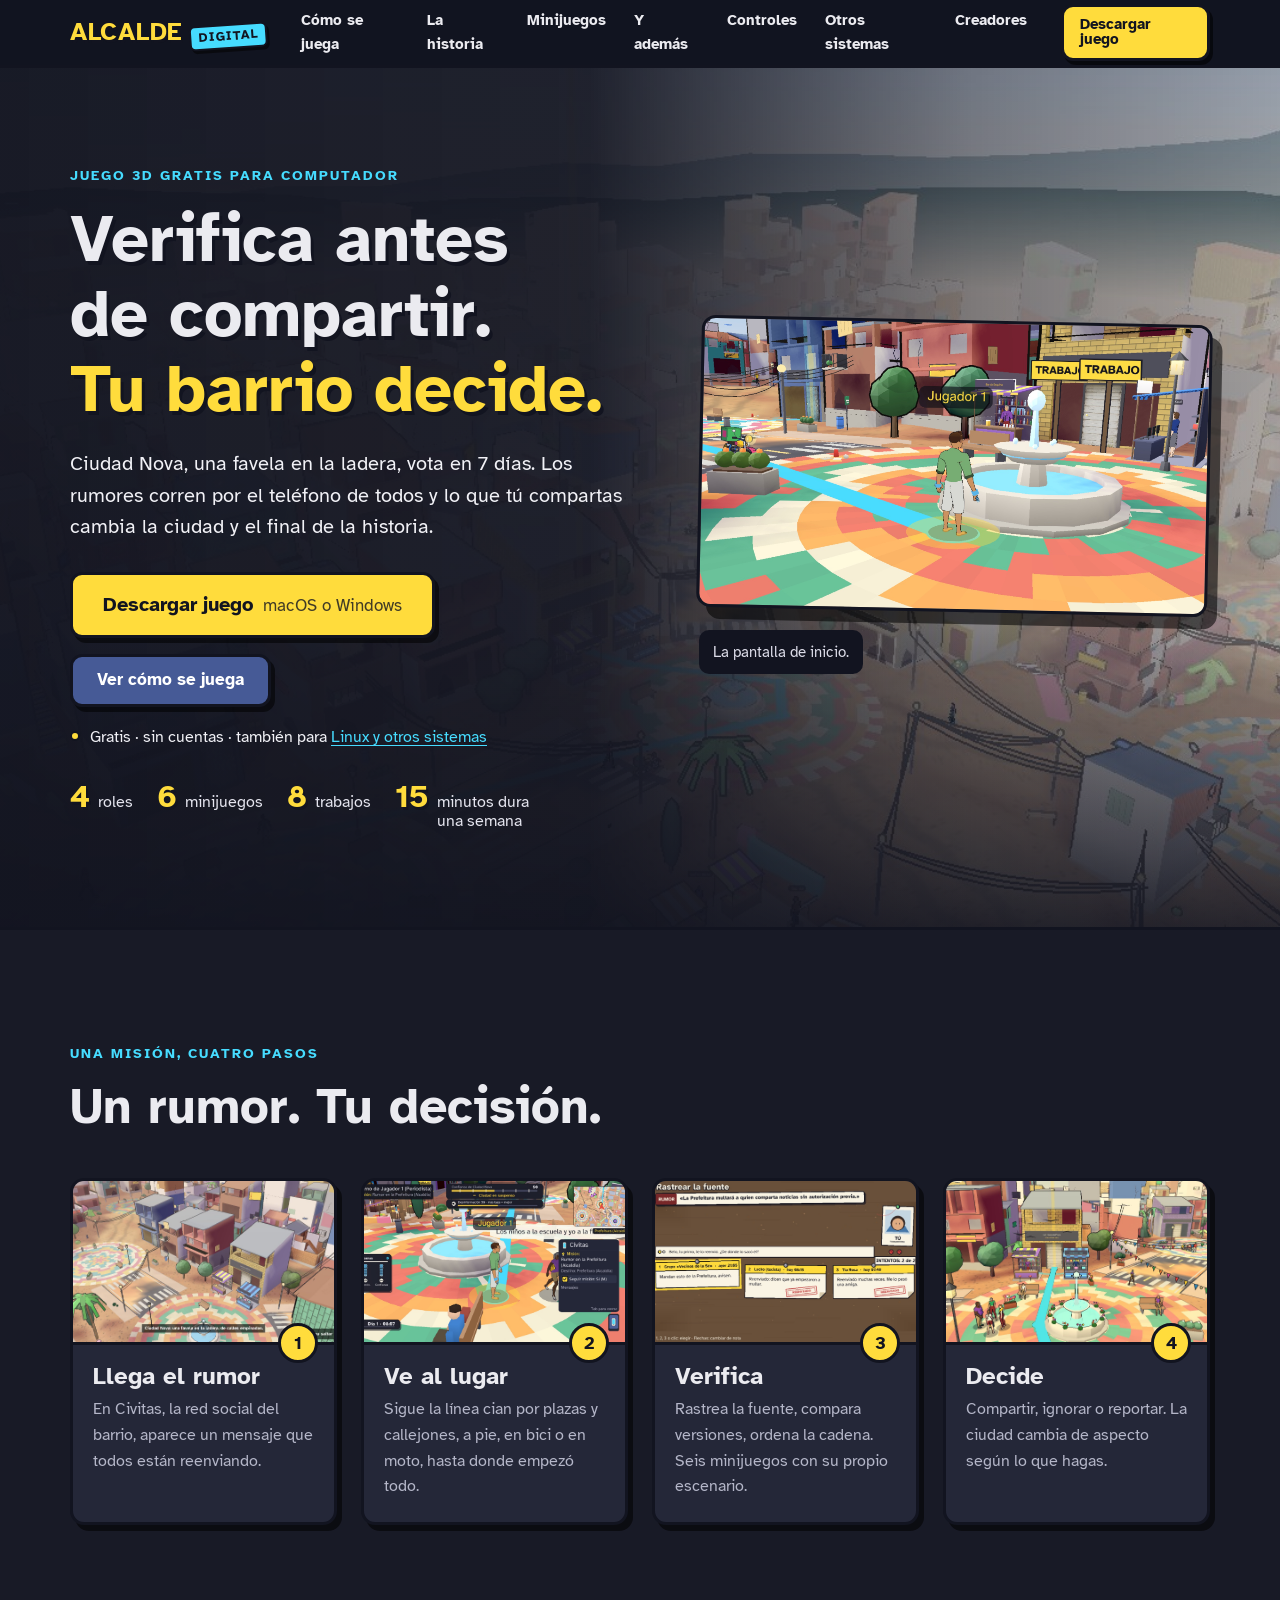
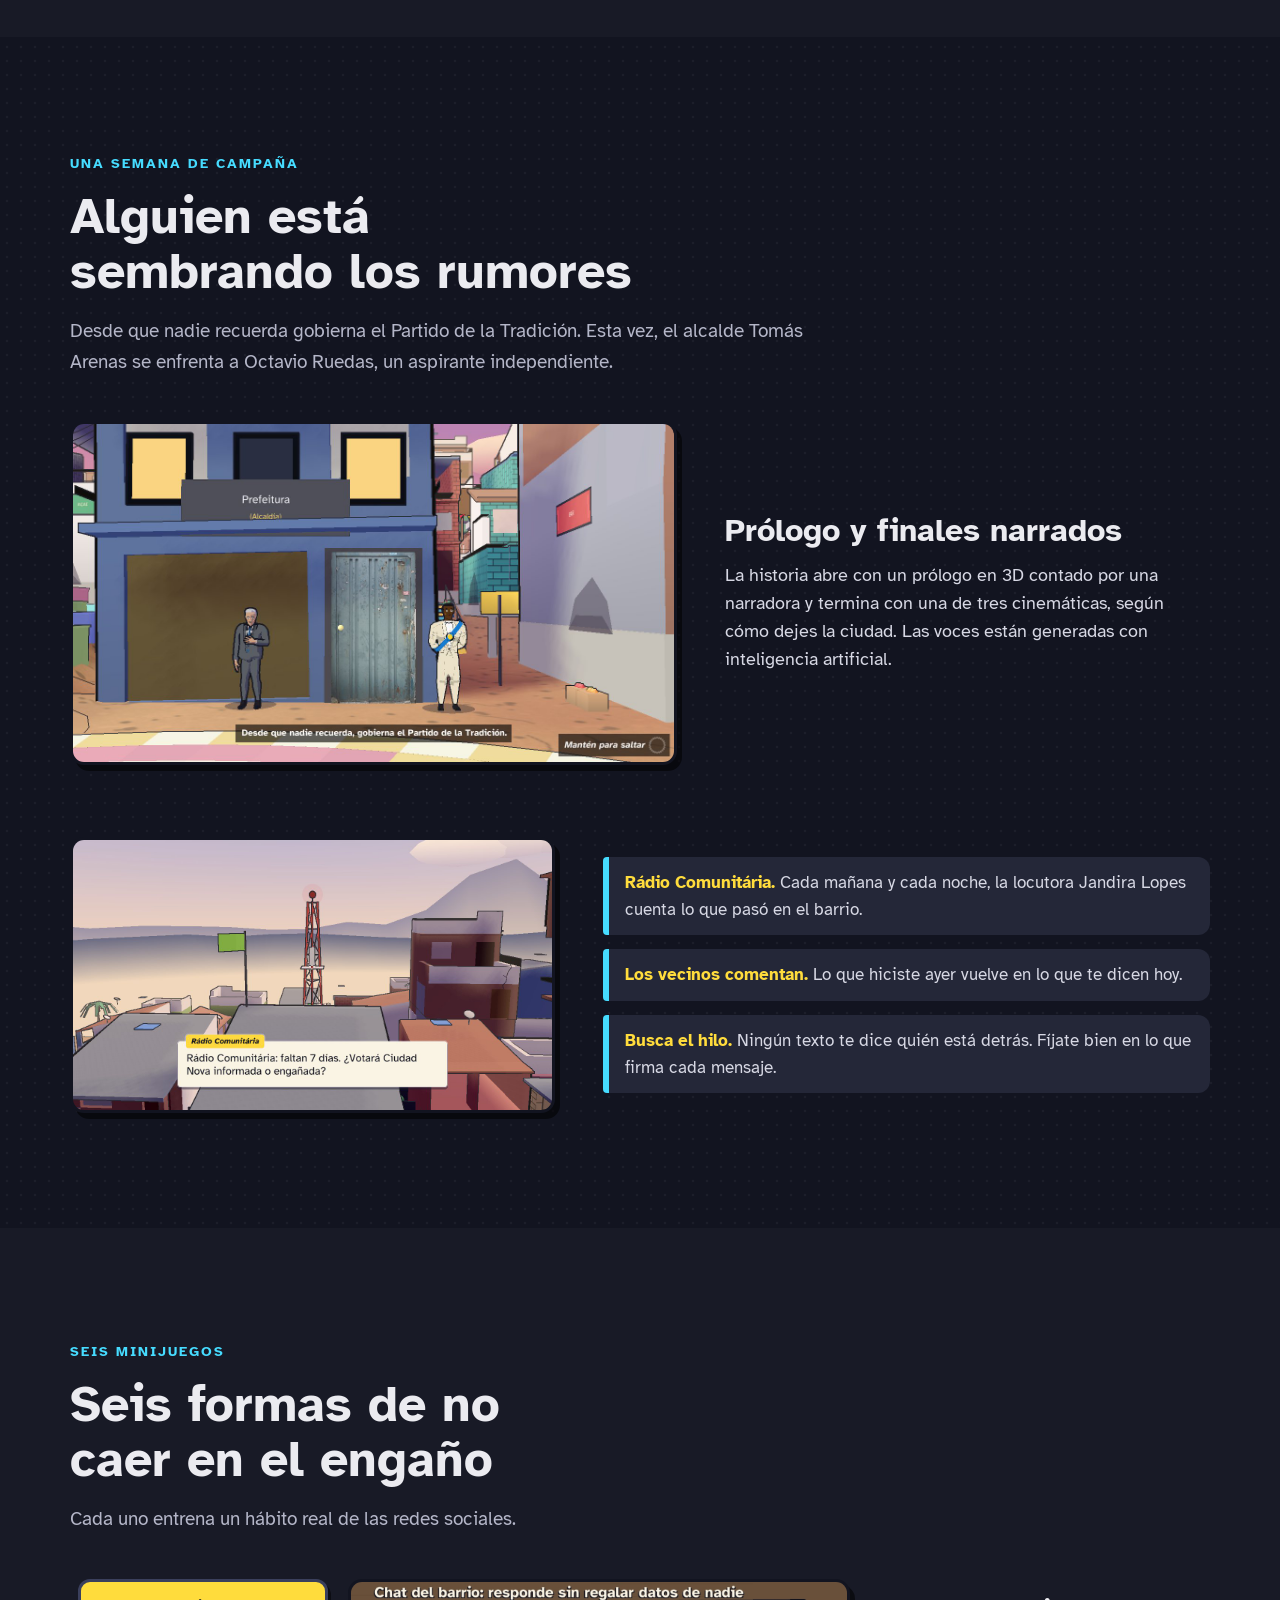
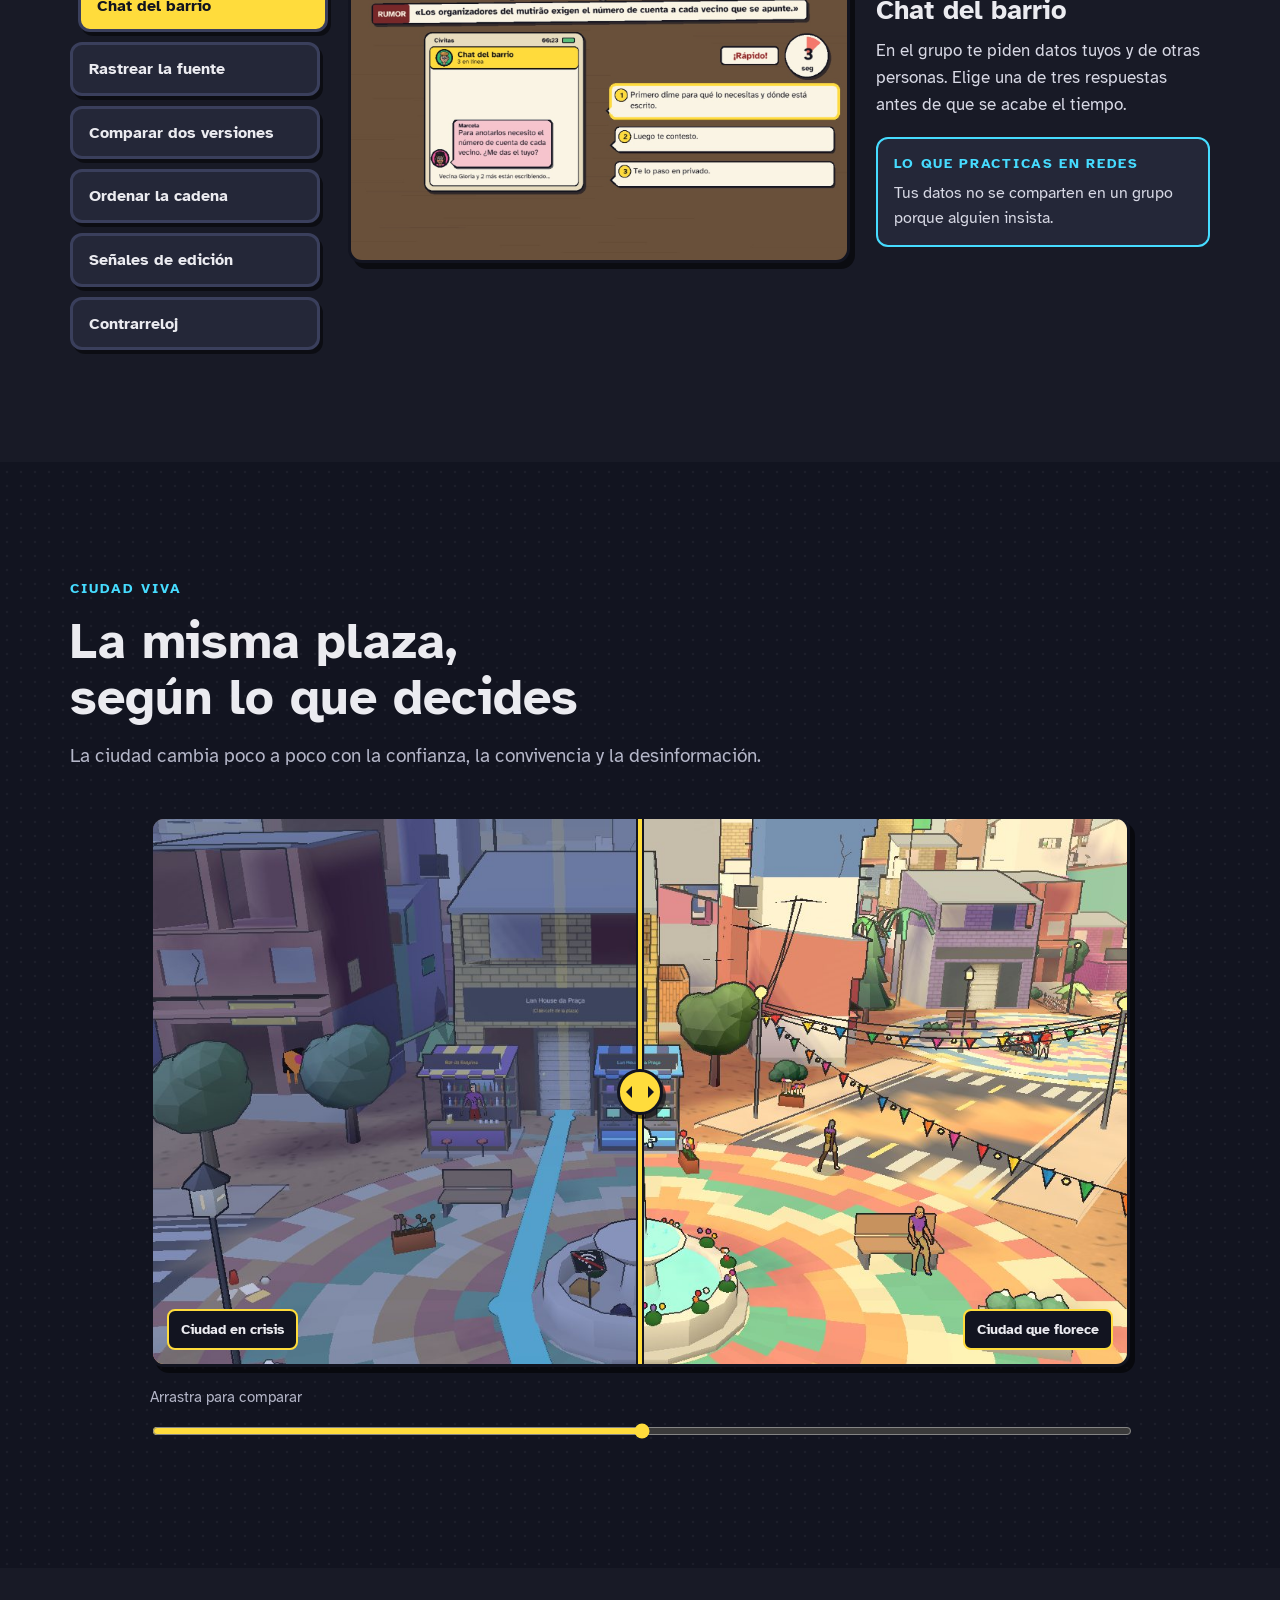
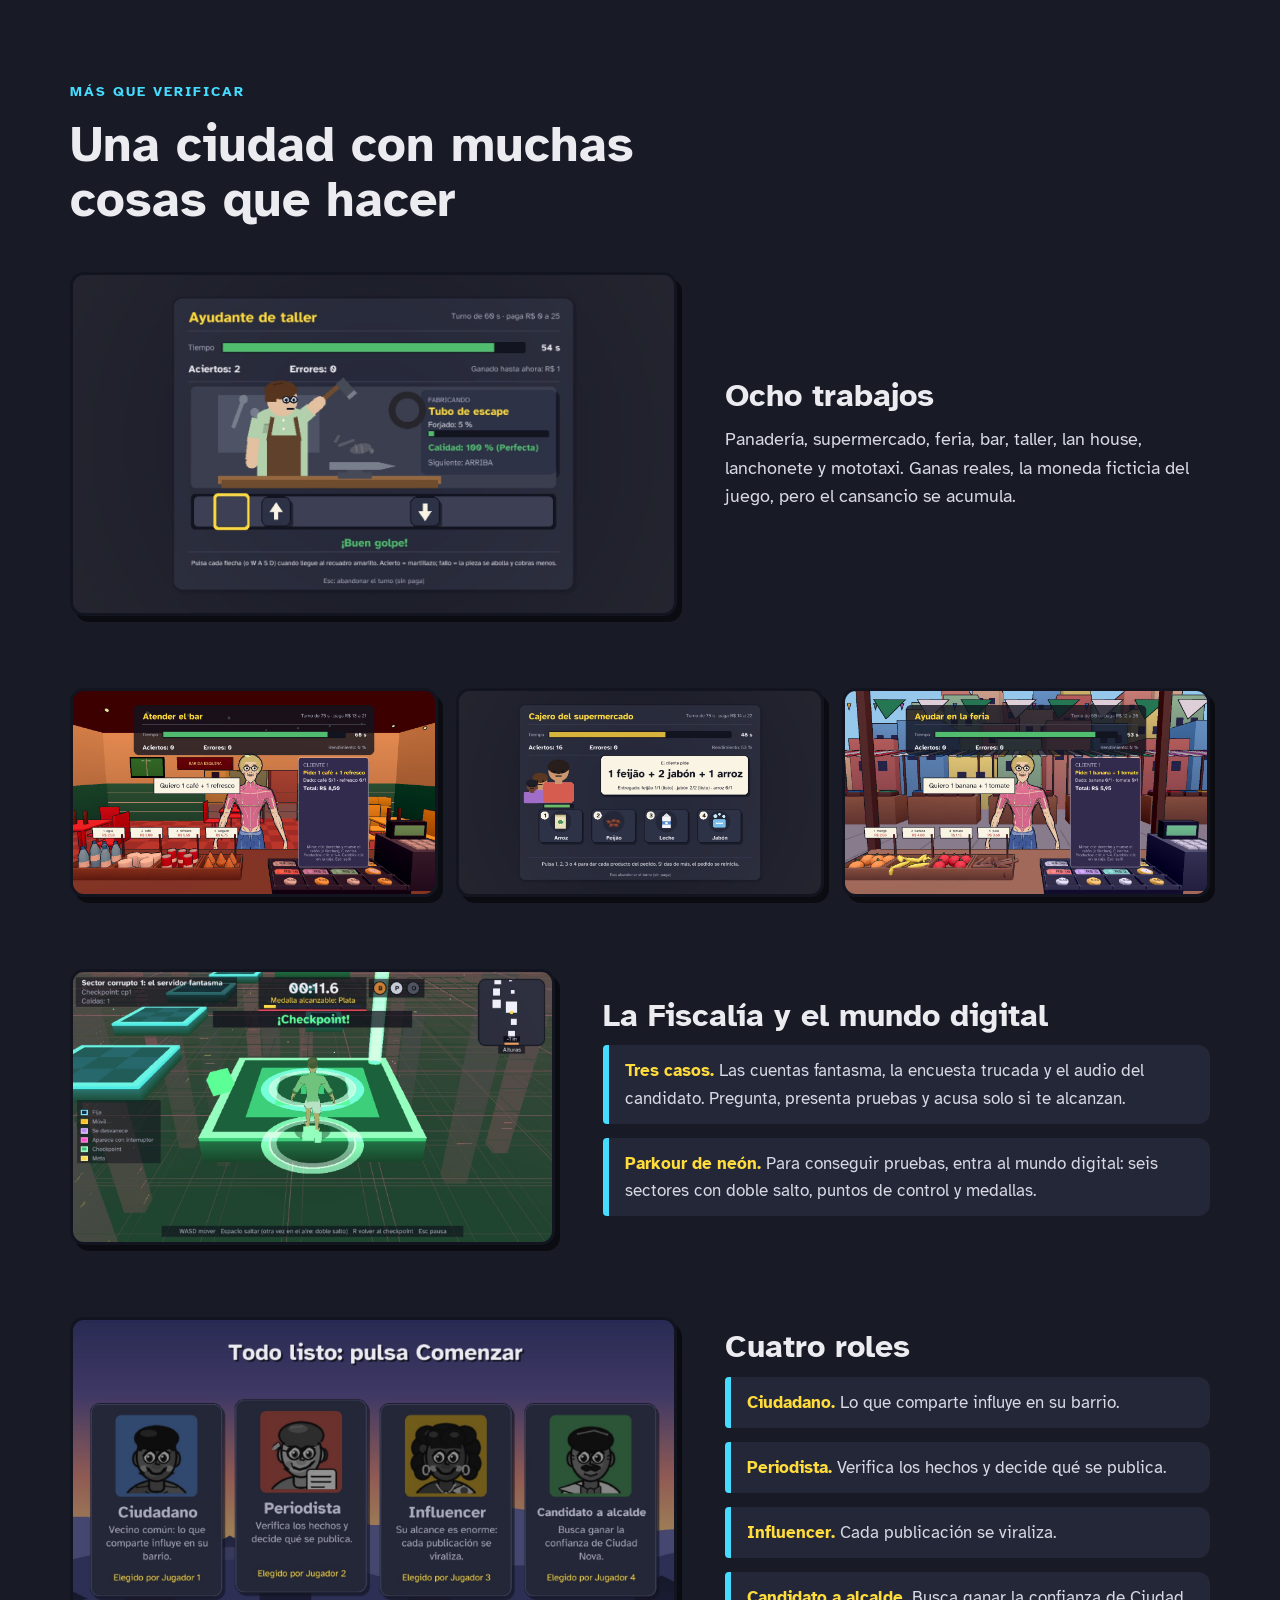
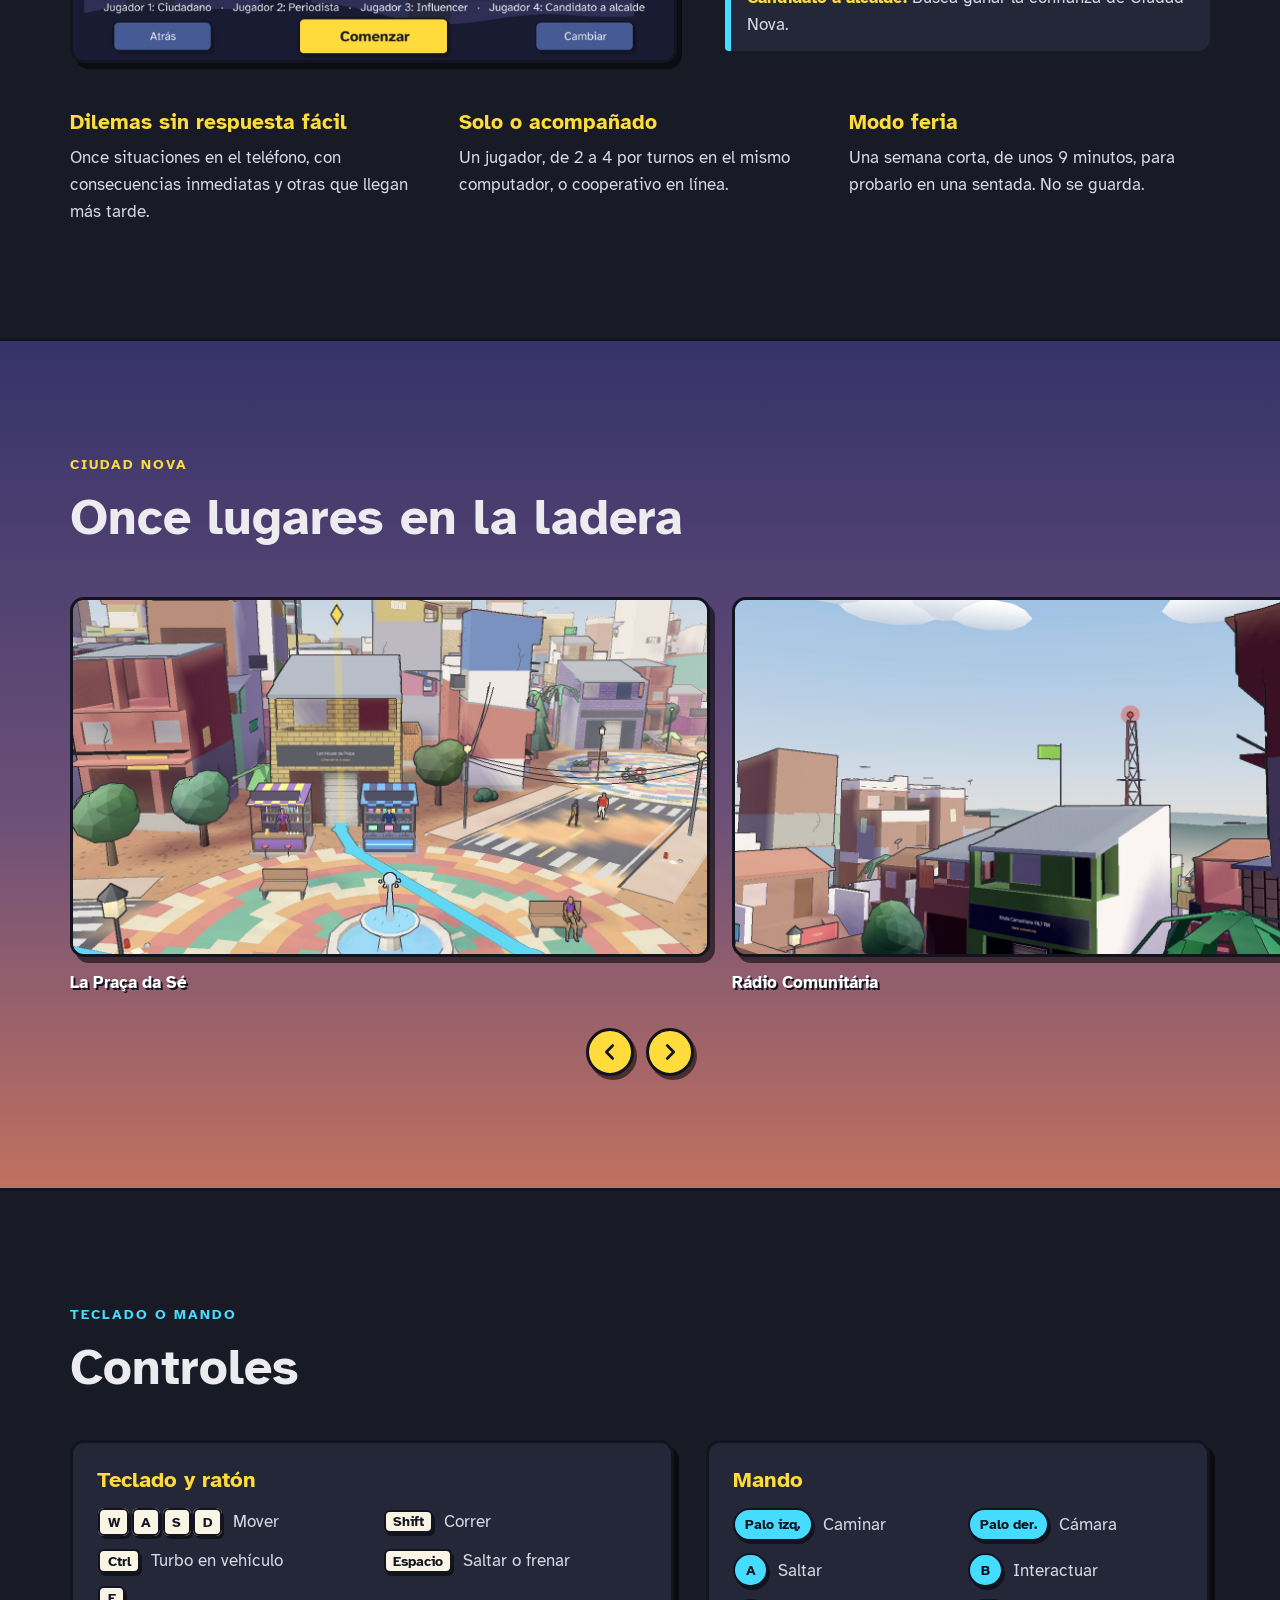
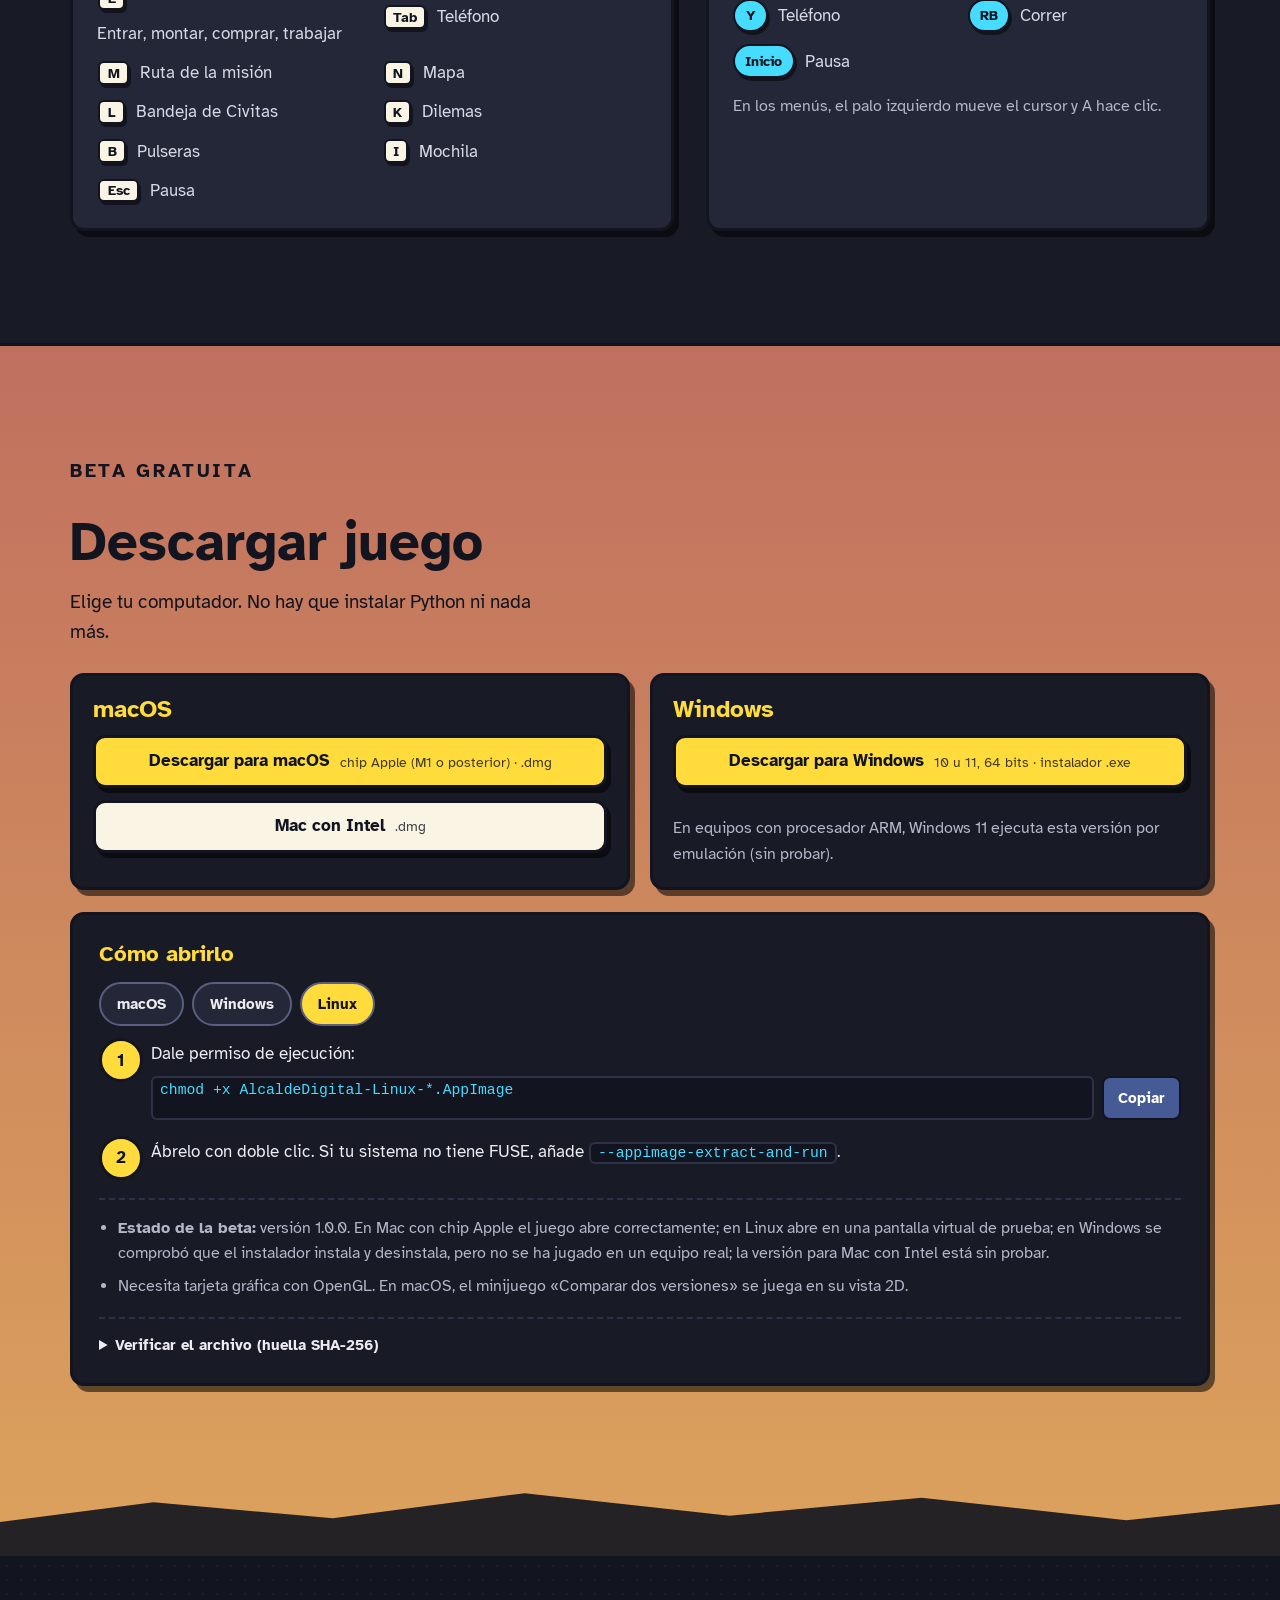
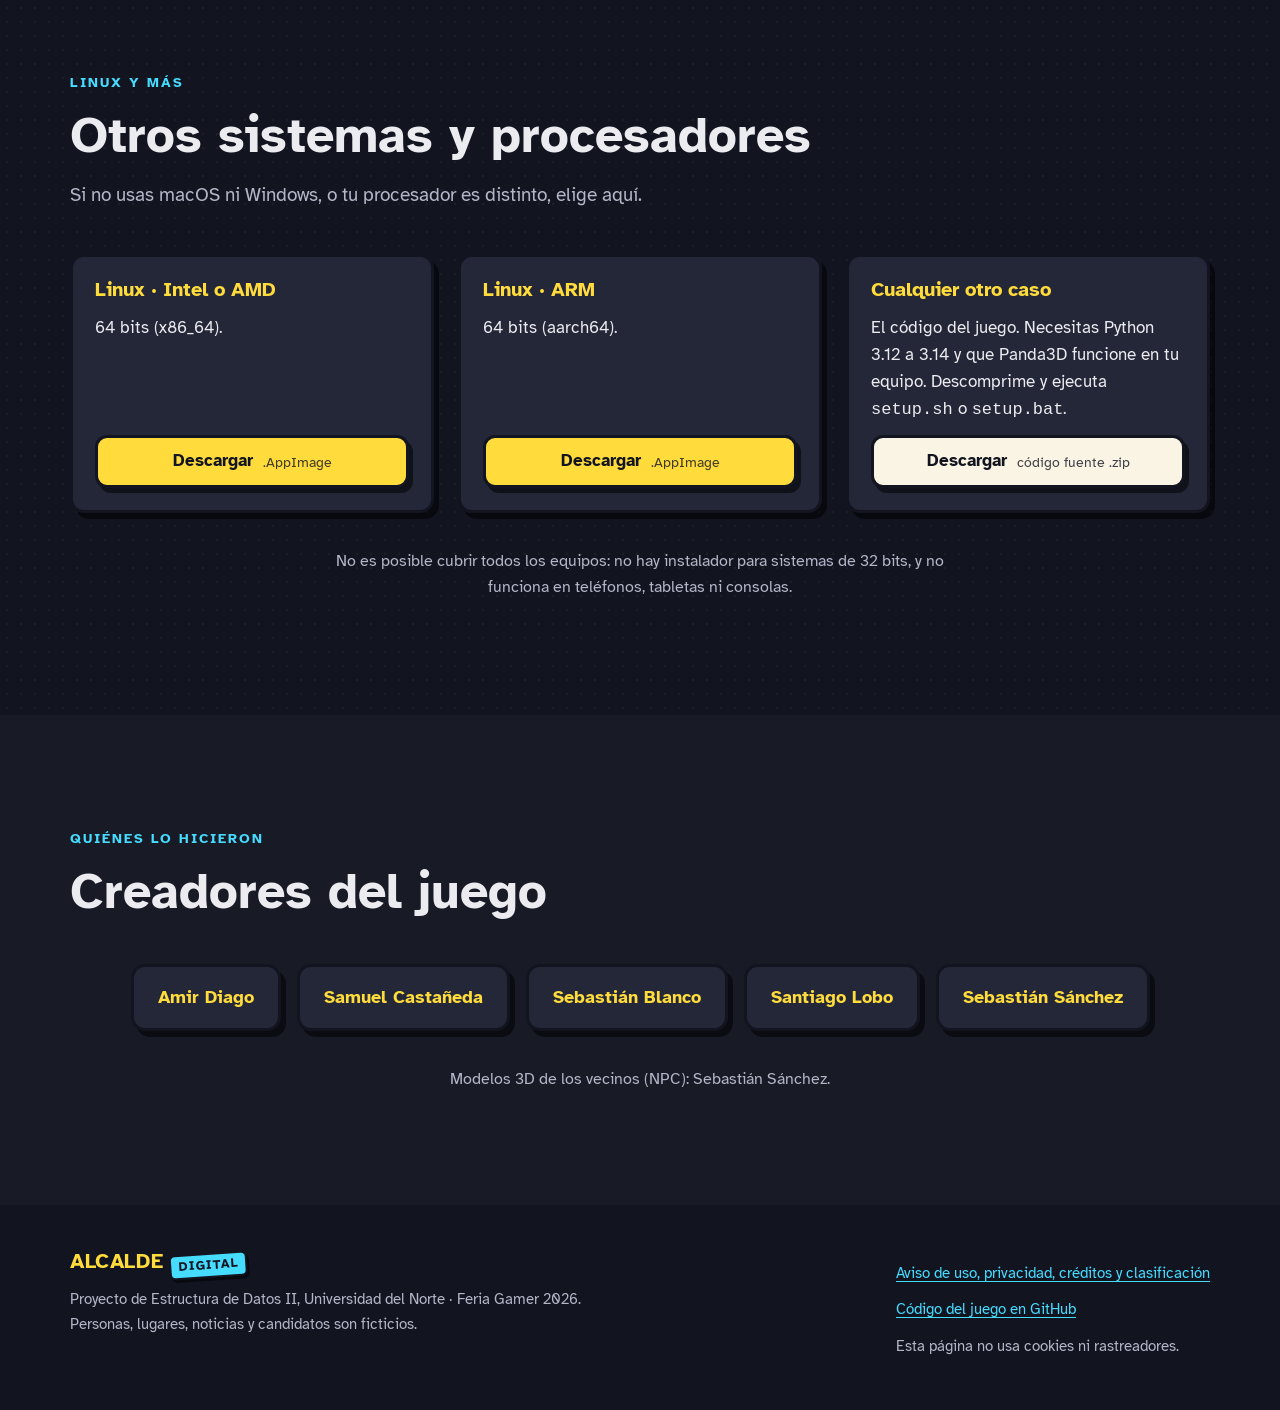
==== commit 0d88684c: "Huellas y estado de la versión 1.0.0 Co-Authored-By: Claude Sonnet 5.5 <noreply@anthropic.com>" ====
--- a/index.html
+++ b/index.html
@@ -176,11 +176,11 @@
     <div id="p-lin" role="tabpanel" aria-labelledby="so-lin" class="so-panel" hidden><ol>
       <li>Dale permiso de ejecución:<div class="cmd"><code>chmod +x AlcaldeDigital-Linux-*.AppImage</code><button class="copiar" data-copiar="chmod +x AlcaldeDigital-Linux-*.AppImage" aria-label="Copiar el comando">Copiar</button></div></li>
       <li>Ábrelo con doble clic. Si tu sistema no tiene FUSE, añade <code>--appimage-extract-and-run</code>.</li></ol></div>
-    <ul class="requisitos"><li><strong>Estado de la beta:</strong> <!--ESTADO--></li>
+    <ul class="requisitos"><li><strong>Estado de la beta:</strong> versión 1.0.0. En Mac con chip Apple el juego abre correctamente; en Linux abre en una pantalla virtual de prueba; en Windows se comprobó que el instalador instala y desinstala, pero no se ha jugado en un equipo real; la versión para Mac con Intel está sin probar.</li>
       <li>Necesita tarjeta gráfica con OpenGL. En macOS, el minijuego «Comparar dos versiones» se juega en su vista 2D.</li></ul>
     <details class="verificar"><summary>Verificar el archivo (huella SHA-256)</summary>
       <p>En macOS: <code>shasum -a 256 archivo</code>. En Windows (PowerShell): <code>Get-FileHash archivo</code>. En Linux: <code>sha256sum archivo</code>.</p>
-      <!--HUELLAS--></details>
+      <p class="huella-nombre">macOS, chip Apple · AlcaldeDigital-macOS-arm64.dmg</p><code>7551cf11aae6a33390e0f52f1edf5ec95463c57e7ddfc96321af30a88628b5d7</code><p class="huella-nombre">macOS, Intel · AlcaldeDigital-macOS-x64.dmg</p><code>864756c793c28b84b3fdfe2b059bc4790c32e17d877785456cb28f58da7d7d5e</code><p class="huella-nombre">Windows · AlcaldeDigital-Setup-Windows.exe</p><code>3eb78875a0f8b3ff0eddf6e9ba4776e65ab0105cdfdebb1084afed20a93f1a26</code><p class="huella-nombre">Linux, Intel o AMD · AlcaldeDigital-Linux-x64.AppImage</p><code>f359ab98533f8fa9c1691be4d7fa2bd3aa3e083e5704eecd55cd350ddf203eb2</code><p class="huella-nombre">Linux, ARM · AlcaldeDigital-Linux-arm64.AppImage</p><code>2959a39f38f13a9b5bf167a453f3e9bc13596fdc95d33a8cdee470b42acc17fa</code><p class="huella-nombre">Código fuente · AlcaldeDigital-codigo-fuente.zip</p><code>c10a1c08b883fafb5660aaad098f3fc042b60f50bd32b22e0ece3b9802025e1e</code></details>
   </div>
 </div></section>
 
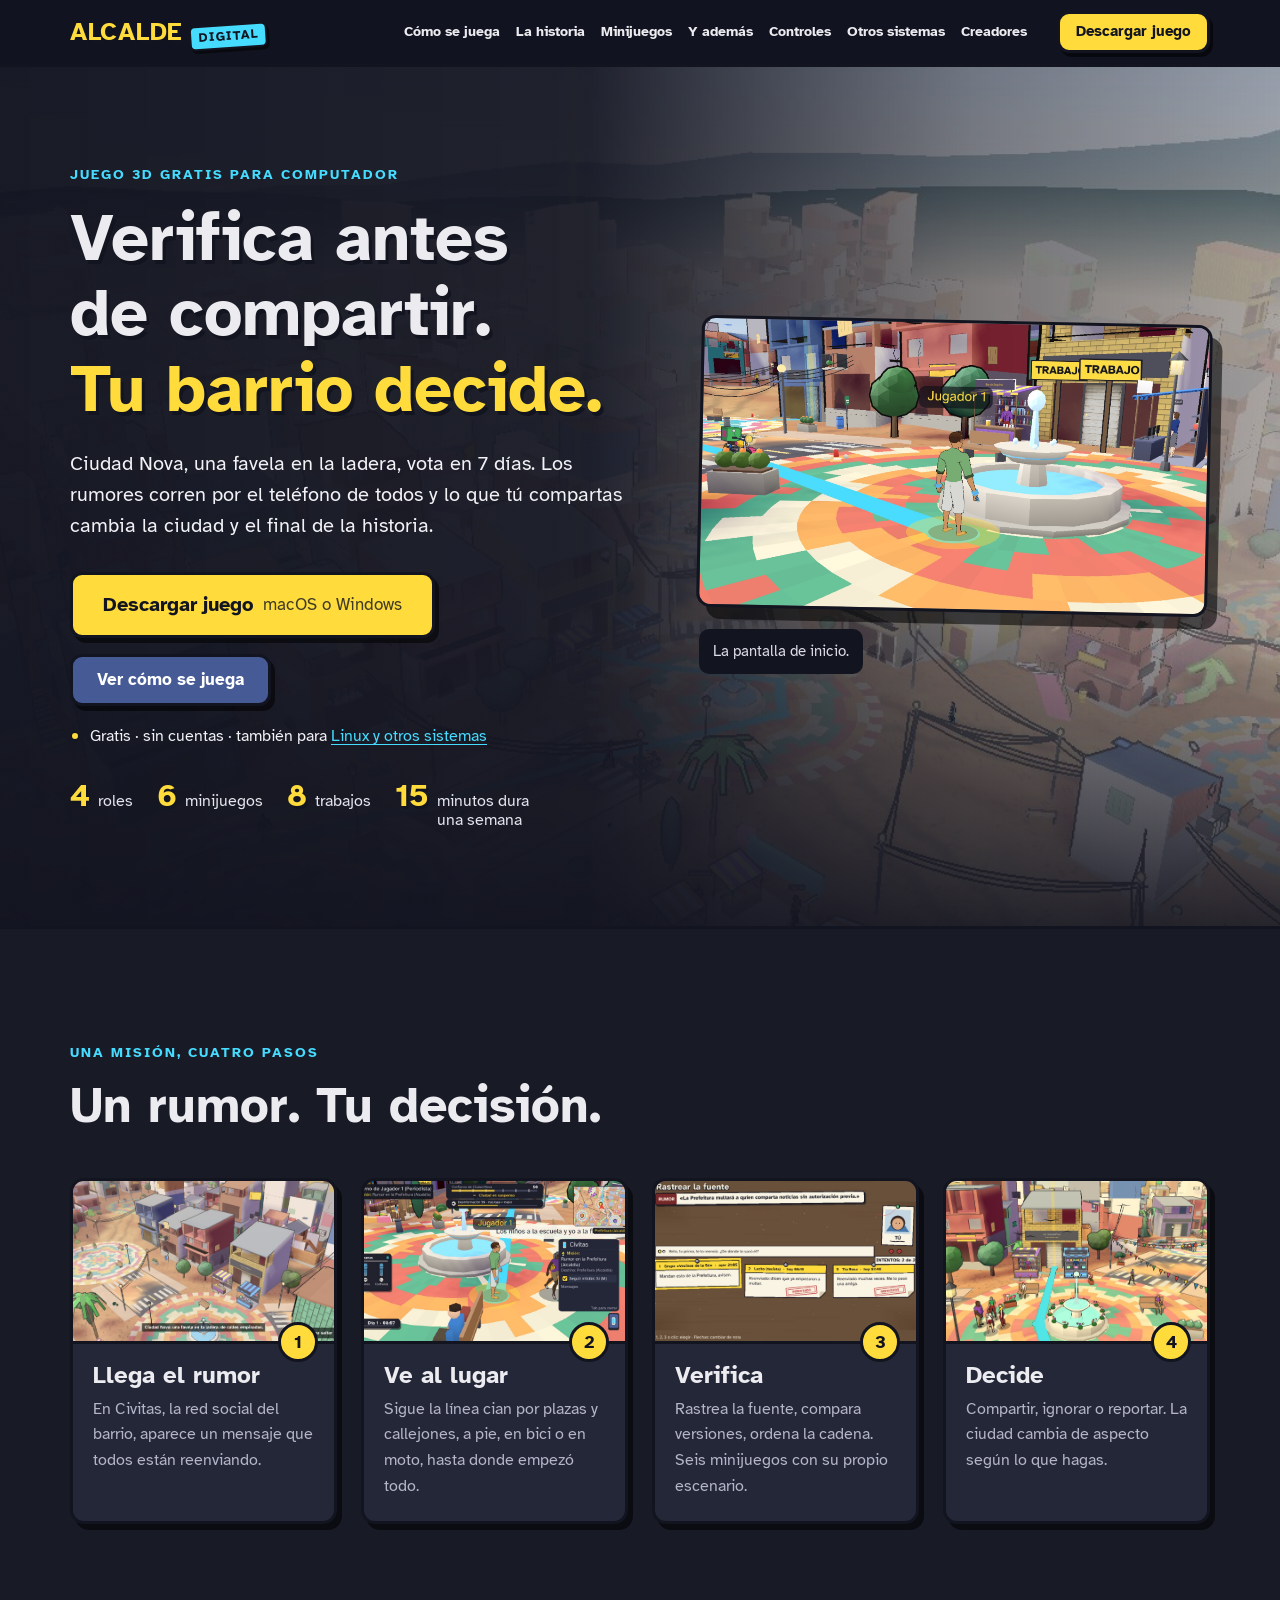
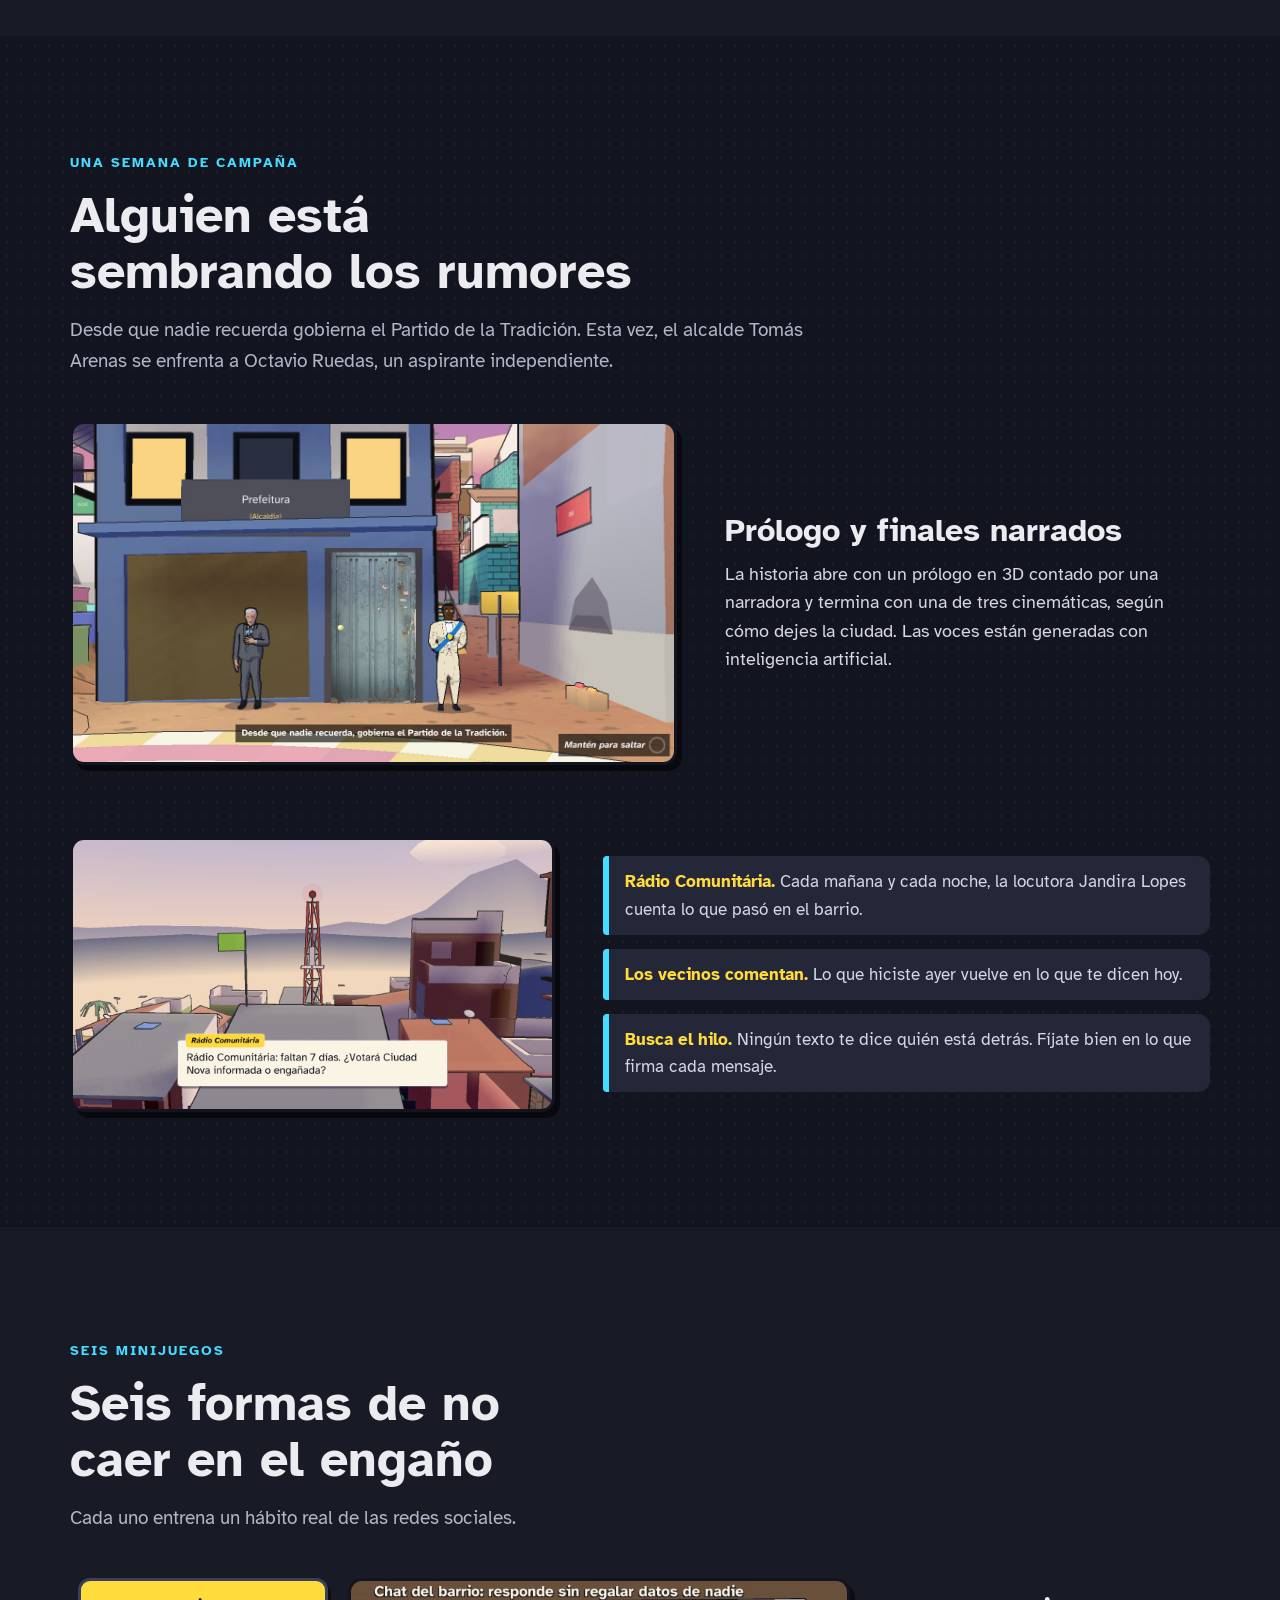
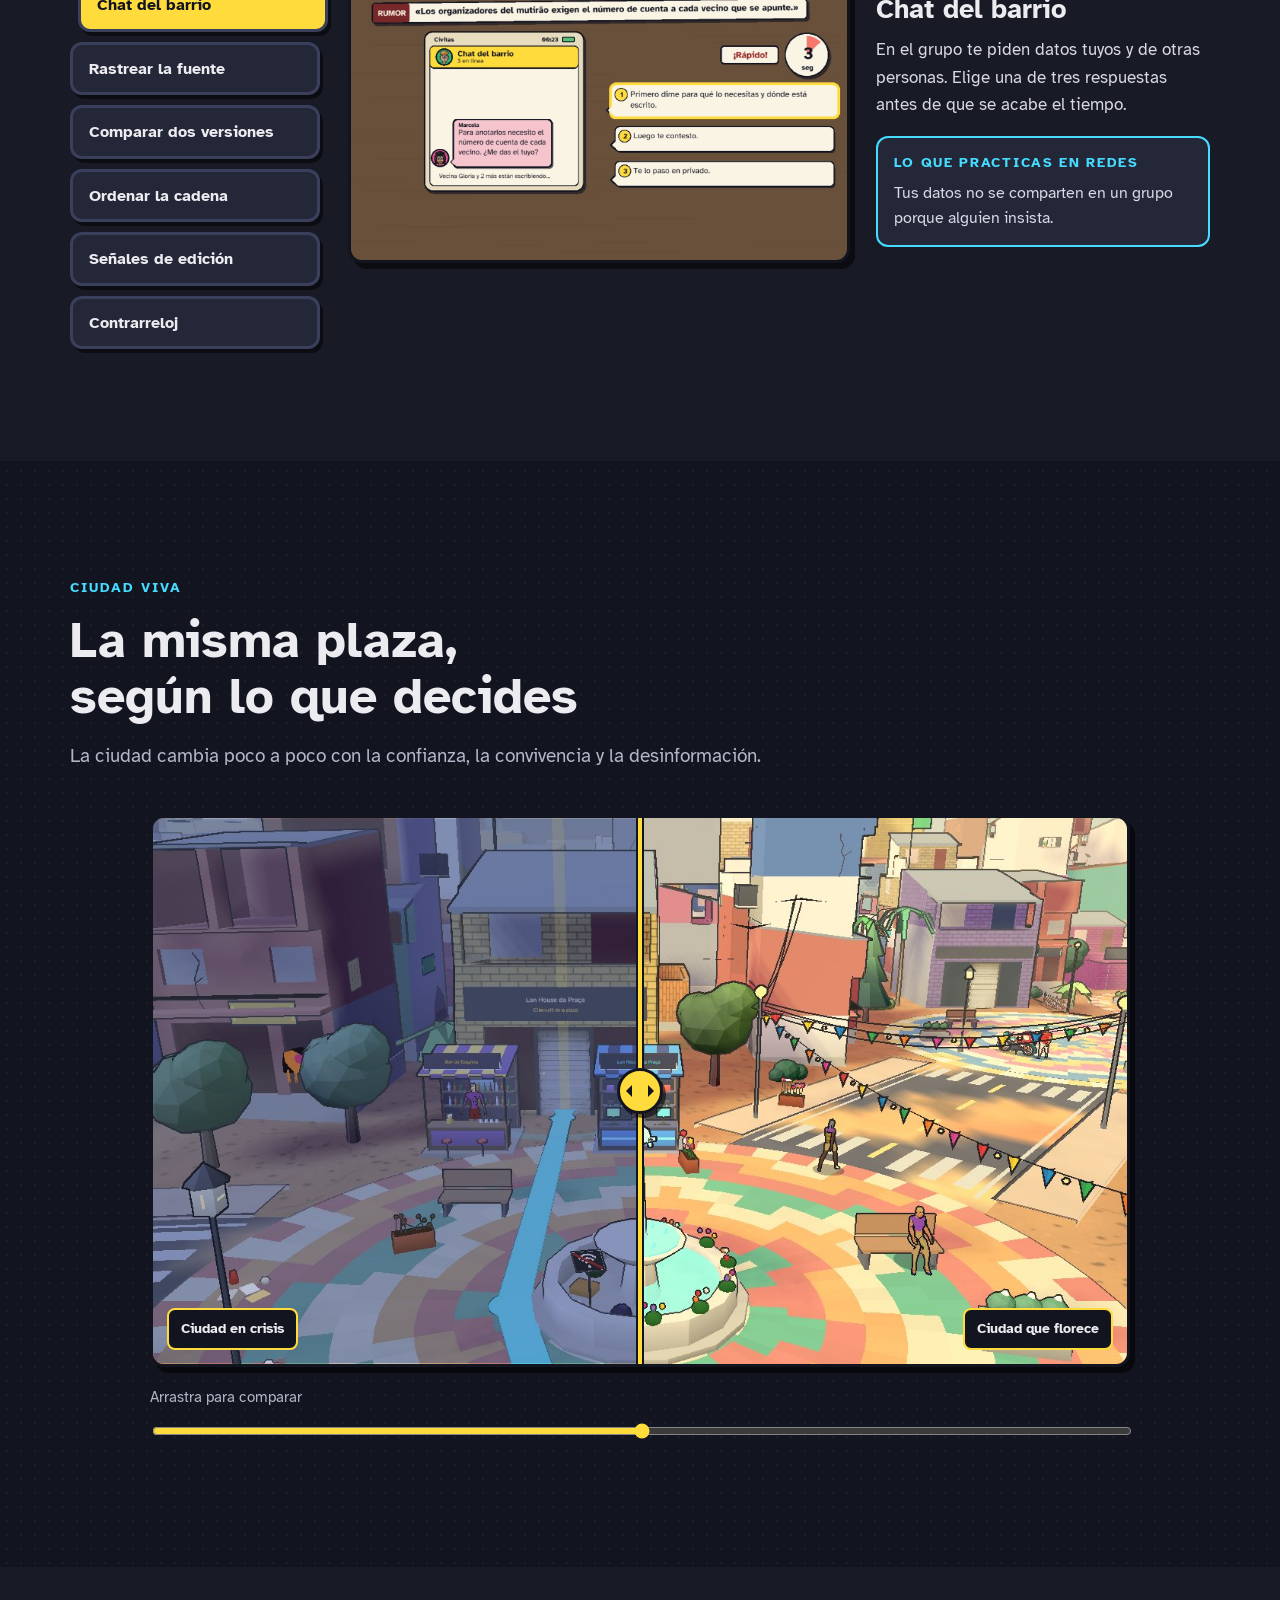
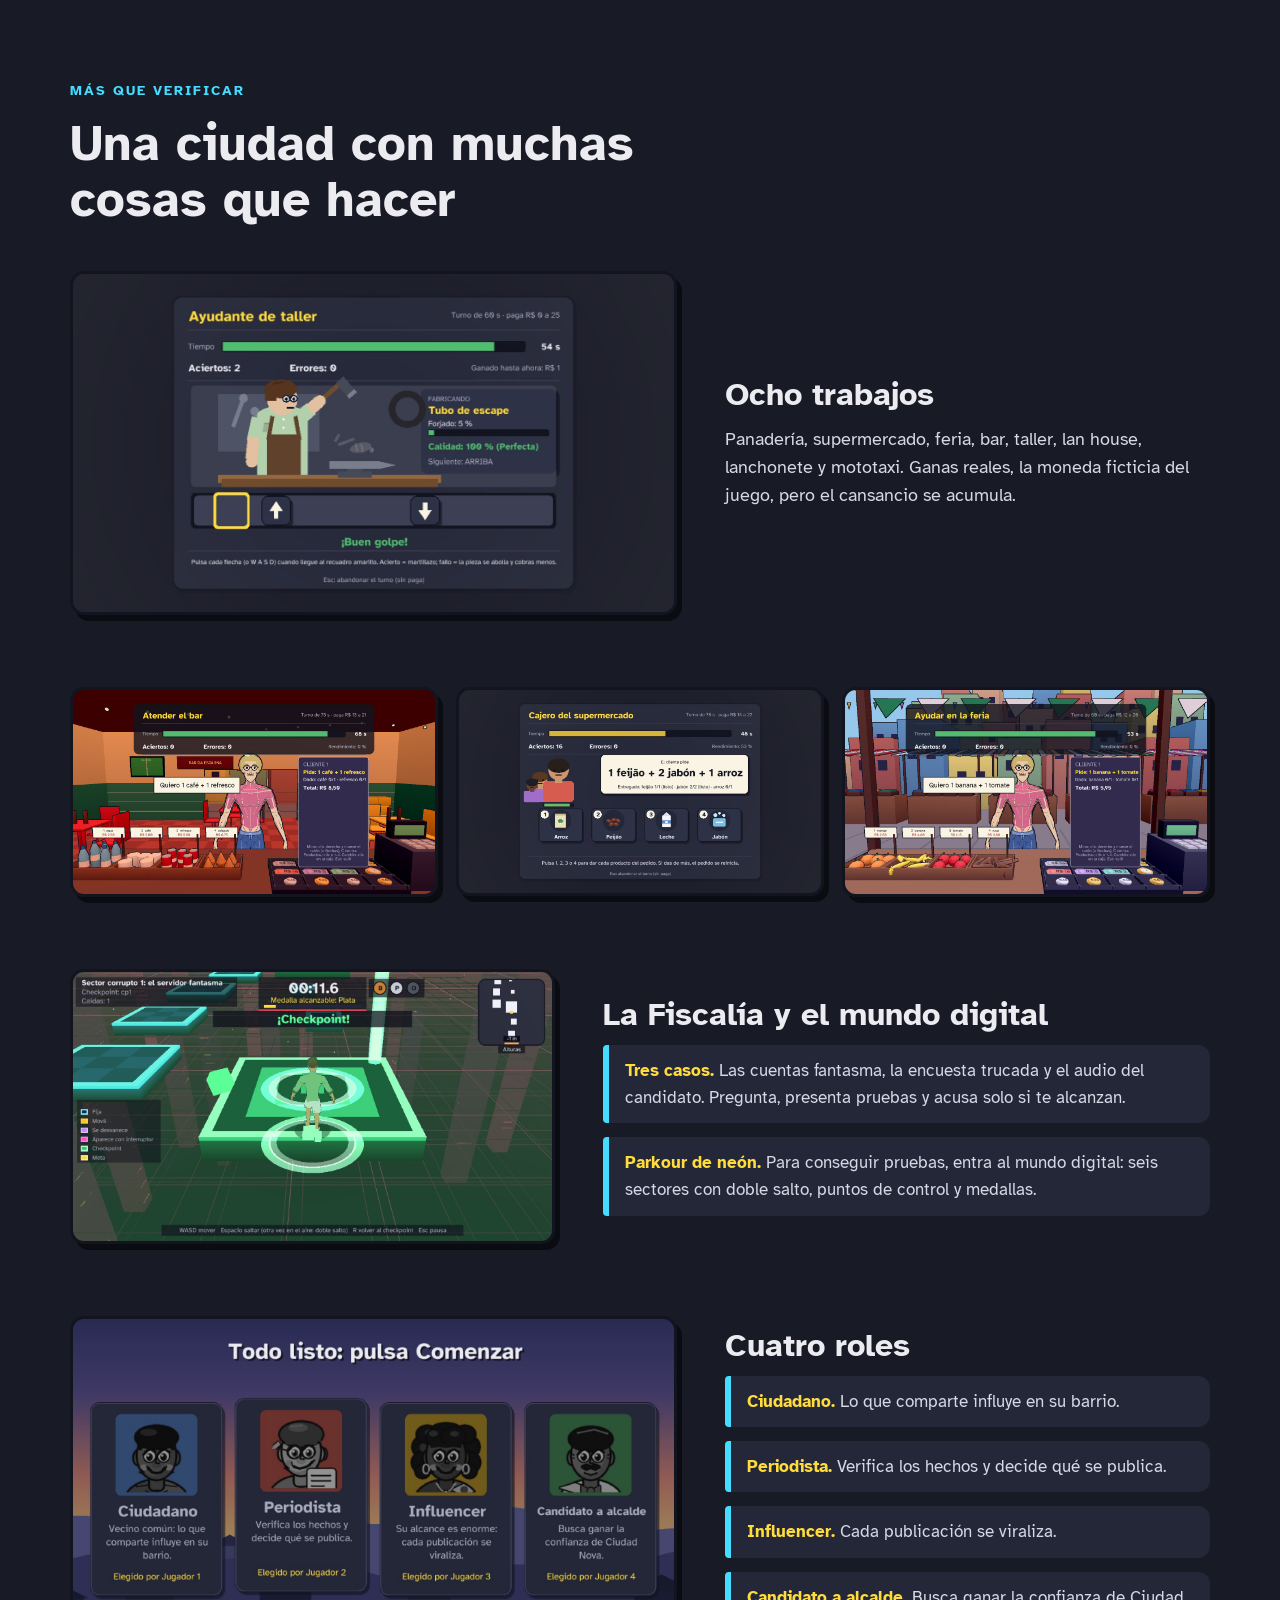
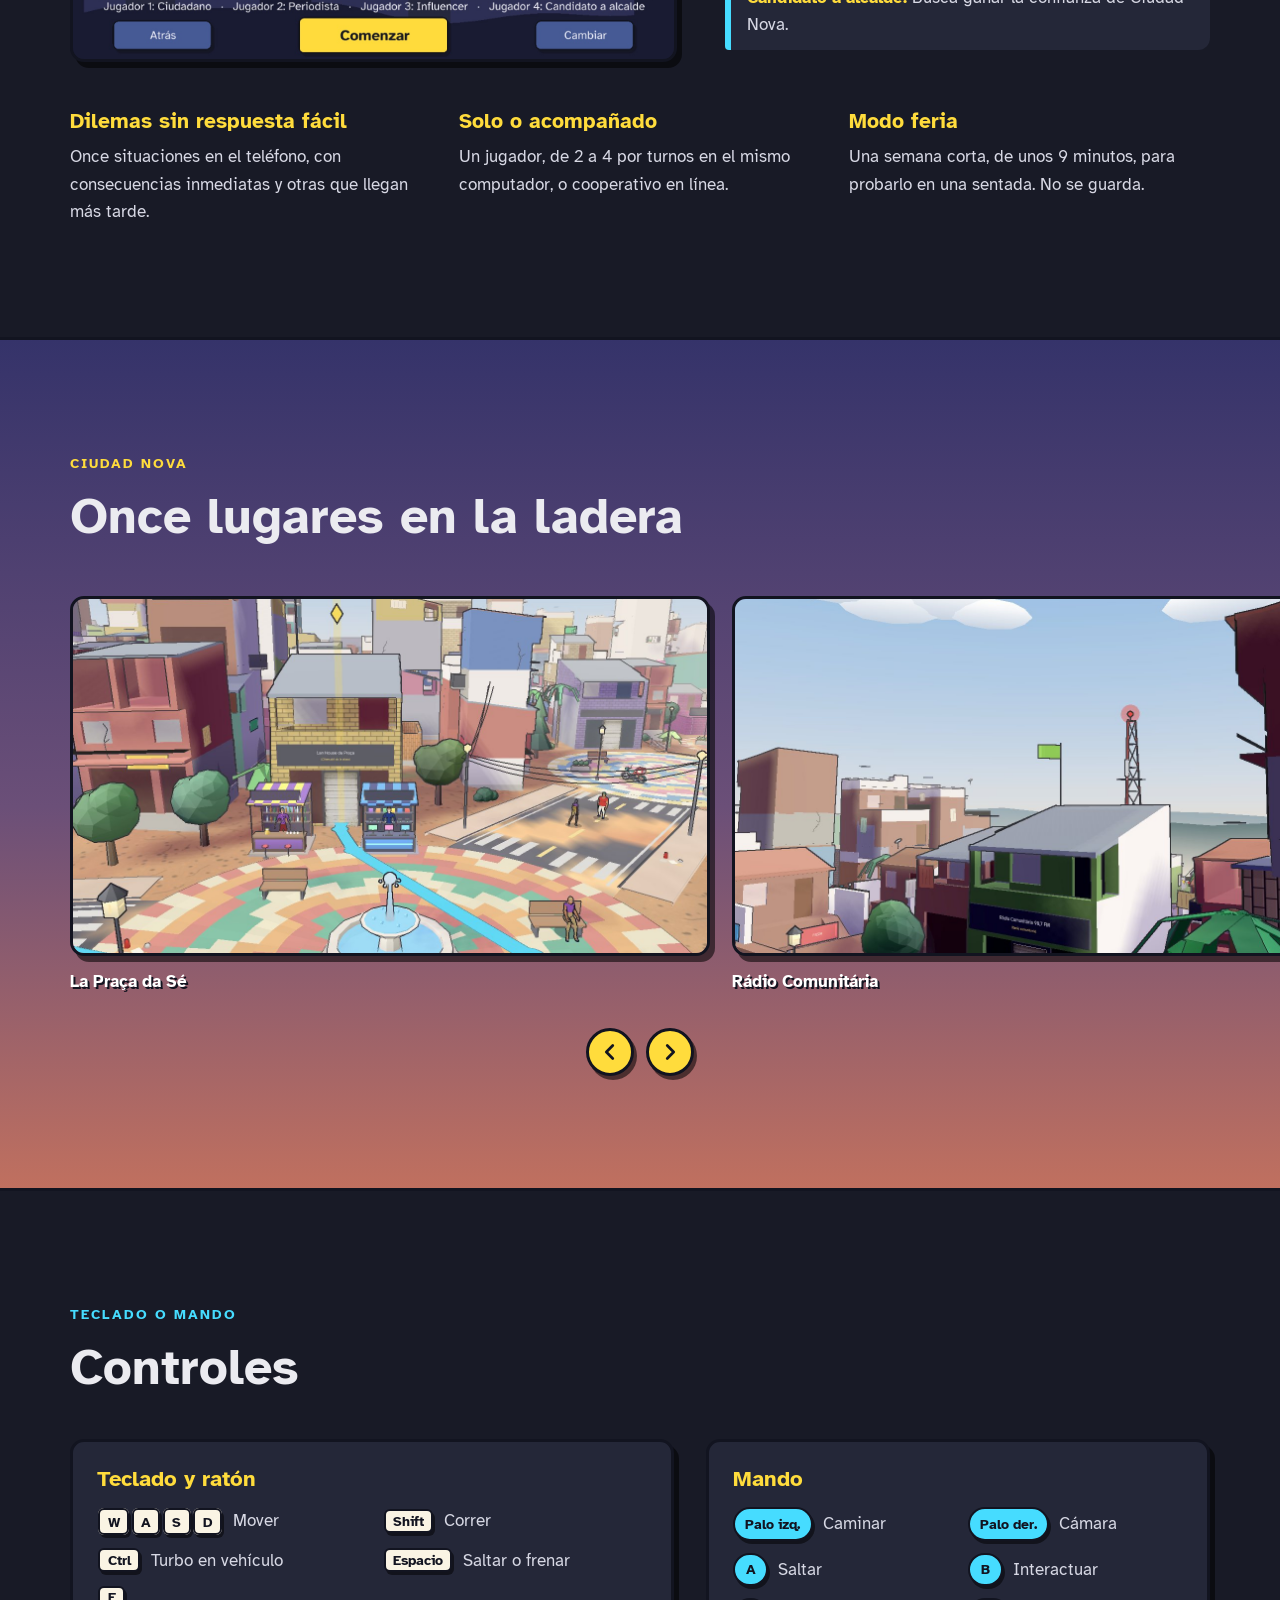
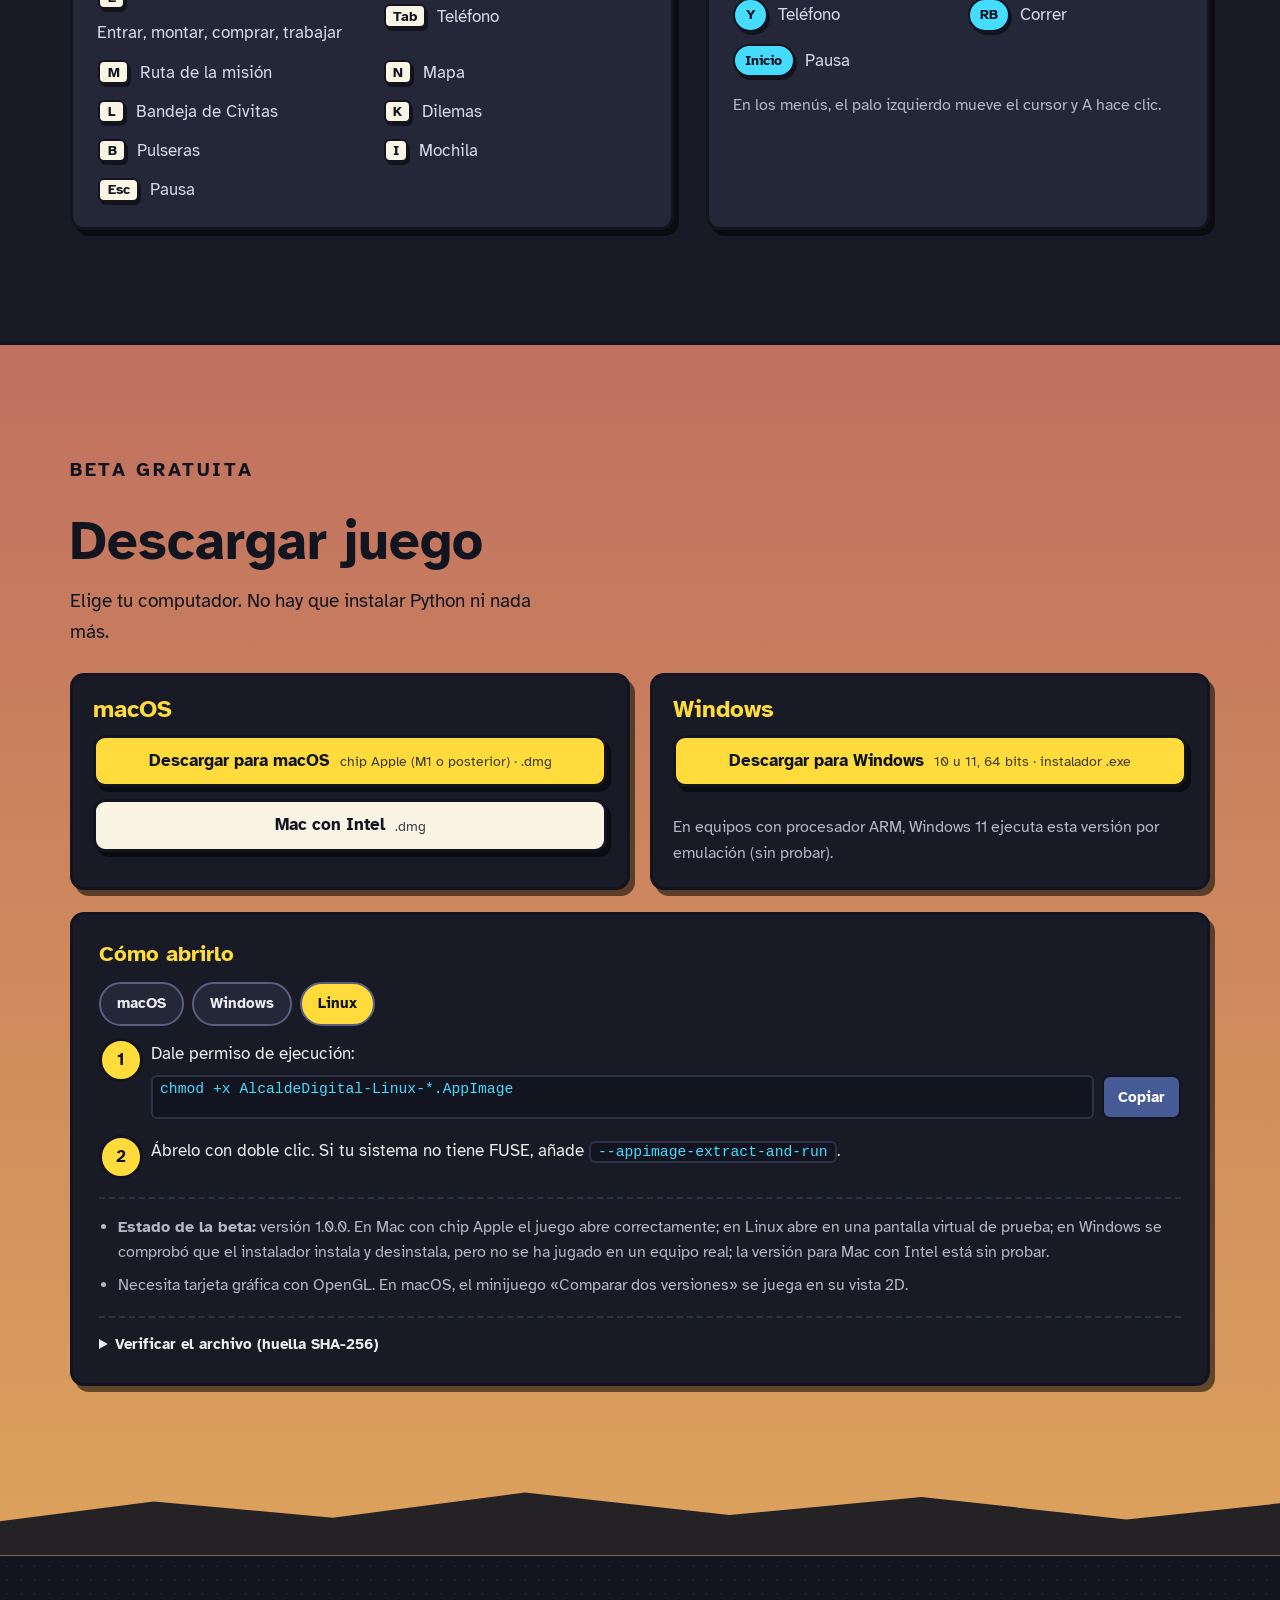
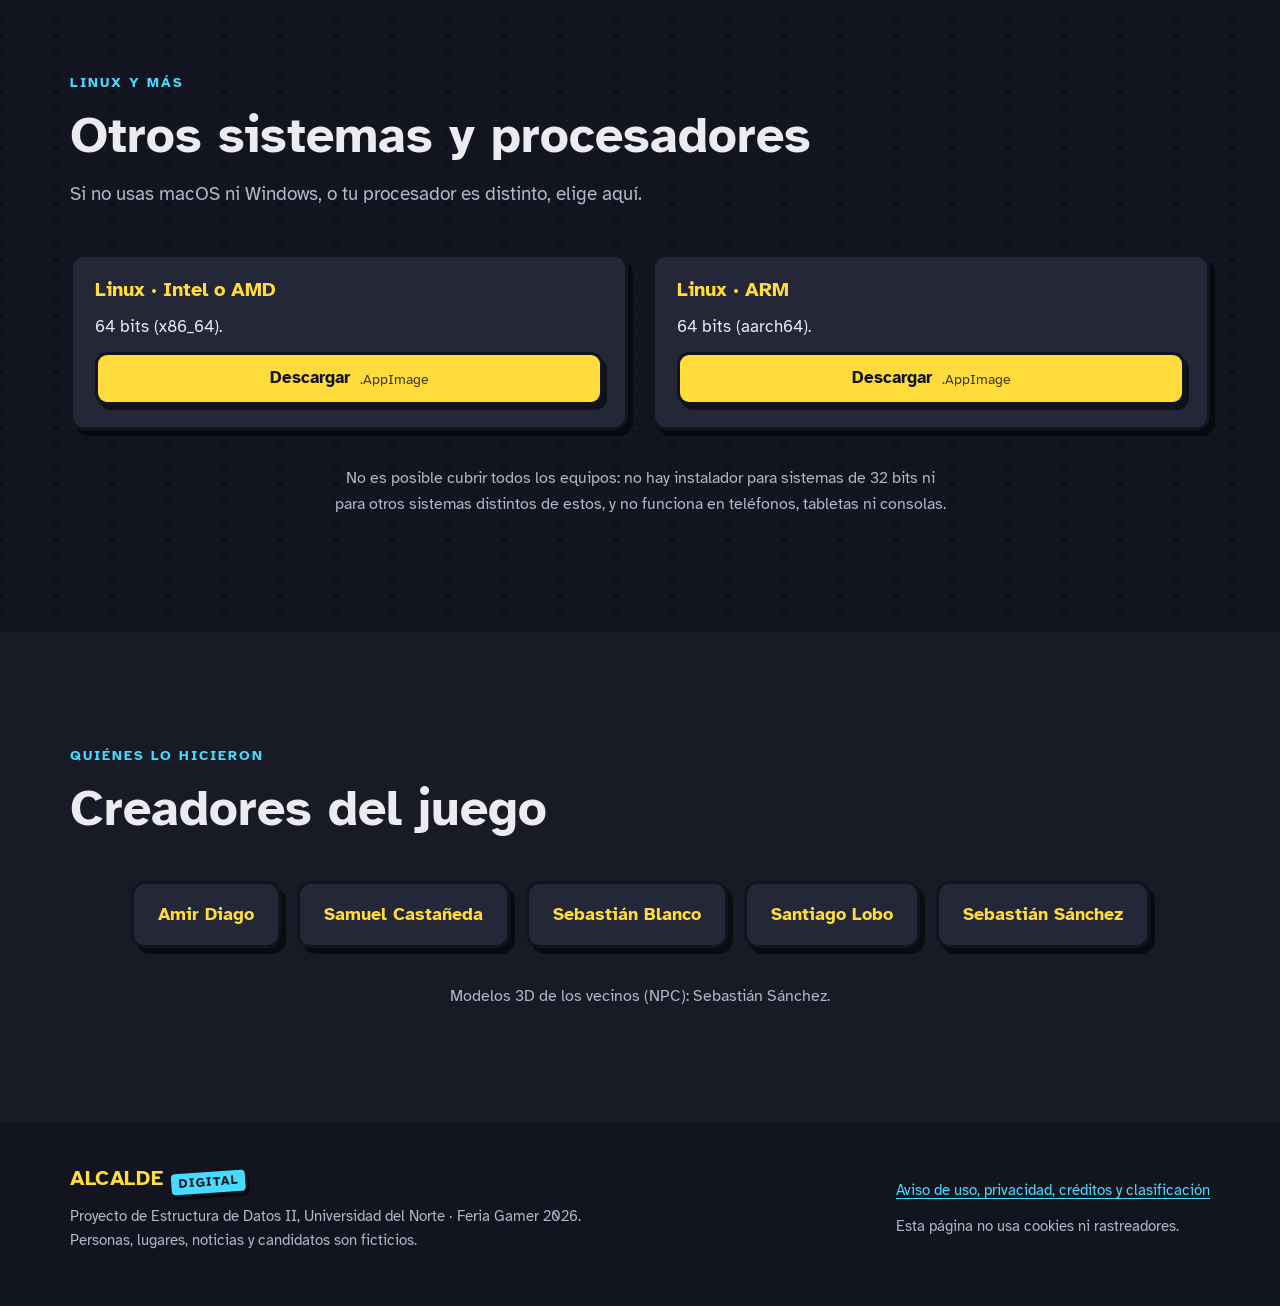
==== commit e13e2239: "Se retira la descarga del código fuente y los enlaces al código del juego Co-Authored-By: Claude Son" ====
--- a/index.html
+++ b/index.html
@@ -180,7 +180,7 @@
       <li>Necesita tarjeta gráfica con OpenGL. En macOS, el minijuego «Comparar dos versiones» se juega en su vista 2D.</li></ul>
     <details class="verificar"><summary>Verificar el archivo (huella SHA-256)</summary>
       <p>En macOS: <code>shasum -a 256 archivo</code>. En Windows (PowerShell): <code>Get-FileHash archivo</code>. En Linux: <code>sha256sum archivo</code>.</p>
-      <p class="huella-nombre">macOS, chip Apple · AlcaldeDigital-macOS-arm64.dmg</p><code>7551cf11aae6a33390e0f52f1edf5ec95463c57e7ddfc96321af30a88628b5d7</code><p class="huella-nombre">macOS, Intel · AlcaldeDigital-macOS-x64.dmg</p><code>864756c793c28b84b3fdfe2b059bc4790c32e17d877785456cb28f58da7d7d5e</code><p class="huella-nombre">Windows · AlcaldeDigital-Setup-Windows.exe</p><code>3eb78875a0f8b3ff0eddf6e9ba4776e65ab0105cdfdebb1084afed20a93f1a26</code><p class="huella-nombre">Linux, Intel o AMD · AlcaldeDigital-Linux-x64.AppImage</p><code>f359ab98533f8fa9c1691be4d7fa2bd3aa3e083e5704eecd55cd350ddf203eb2</code><p class="huella-nombre">Linux, ARM · AlcaldeDigital-Linux-arm64.AppImage</p><code>2959a39f38f13a9b5bf167a453f3e9bc13596fdc95d33a8cdee470b42acc17fa</code><p class="huella-nombre">Código fuente · AlcaldeDigital-codigo-fuente.zip</p><code>c10a1c08b883fafb5660aaad098f3fc042b60f50bd32b22e0ece3b9802025e1e</code></details>
+      <p class="huella-nombre">macOS, chip Apple · AlcaldeDigital-macOS-arm64.dmg</p><code>7551cf11aae6a33390e0f52f1edf5ec95463c57e7ddfc96321af30a88628b5d7</code><p class="huella-nombre">macOS, Intel · AlcaldeDigital-macOS-x64.dmg</p><code>864756c793c28b84b3fdfe2b059bc4790c32e17d877785456cb28f58da7d7d5e</code><p class="huella-nombre">Windows · AlcaldeDigital-Setup-Windows.exe</p><code>3eb78875a0f8b3ff0eddf6e9ba4776e65ab0105cdfdebb1084afed20a93f1a26</code><p class="huella-nombre">Linux, Intel o AMD · AlcaldeDigital-Linux-x64.AppImage</p><code>f359ab98533f8fa9c1691be4d7fa2bd3aa3e083e5704eecd55cd350ddf203eb2</code><p class="huella-nombre">Linux, ARM · AlcaldeDigital-Linux-arm64.AppImage</p><code>2959a39f38f13a9b5bf167a453f3e9bc13596fdc95d33a8cdee470b42acc17fa</code></details>
   </div>
 </div></section>
 
@@ -189,9 +189,8 @@
   <div class="otros">
     <article><h3>Linux · Intel o AMD</h3><p>64 bits (x86_64).</p><a class="boton boton-primario" href="https://github.com/DG-AMIR3460/alcalde-digital/releases/latest/download/AlcaldeDigital-Linux-x64.AppImage">Descargar <span class="boton-nota">.AppImage</span></a></article>
     <article><h3>Linux · ARM</h3><p>64 bits (aarch64).</p><a class="boton boton-primario" href="https://github.com/DG-AMIR3460/alcalde-digital/releases/latest/download/AlcaldeDigital-Linux-arm64.AppImage">Descargar <span class="boton-nota">.AppImage</span></a></article>
-    <article><h3>Cualquier otro caso</h3><p>El código del juego. Necesitas Python 3.12 a 3.14 y que Panda3D funcione en tu equipo. Descomprime y ejecuta <code>setup.sh</code> o <code>setup.bat</code>.</p><a class="boton boton-papel" href="https://github.com/DG-AMIR3460/alcalde-digital/releases/latest/download/AlcaldeDigital-codigo-fuente.zip">Descargar <span class="boton-nota">código fuente .zip</span></a></article>
-  </div>
-  <p class="nota nota-centro">No es posible cubrir todos los equipos: no hay instalador para sistemas de 32 bits, y no funciona en teléfonos, tabletas ni consolas.</p>
+  </div>
+  <p class="nota nota-centro">No es posible cubrir todos los equipos: no hay instalador para sistemas de 32 bits ni para otros sistemas distintos de estos, y no funciona en teléfonos, tabletas ni consolas.</p>
 </div></section>
 <section class="banda" id="creadores" aria-labelledby="t-creadores"><div class="envoltorio">
   <header class="encabezado"><p class="etiqueta">Quiénes lo hicieron</p><h2 id="t-creadores">Creadores del juego</h2></header>
@@ -203,7 +202,7 @@
 <footer class="pie"><div class="envoltorio pie-fila">
   <div><a class="marca marca-pie" href="#inicio" aria-label="Alcalde Digital, inicio"><span class="marca-alcalde">ALCALDE</span><span class="marca-digital">DIGITAL</span></a>
   <p>Proyecto de Estructura de Datos II, Universidad del Norte · Feria Gamer 2026. Personas, lugares, noticias y candidatos son ficticios.</p></div>
-  <div><p><a href="legal.html">Aviso de uso, privacidad, créditos y clasificación</a></p><p><a href="https://github.com/SebastianBlanco430/Alcalde-Digital">Código del juego en GitHub</a></p><p>Esta página no usa cookies ni rastreadores.</p></div>
+  <div><p><a href="legal.html">Aviso de uso, privacidad, créditos y clasificación</a></p><p>Esta página no usa cookies ni rastreadores.</p></div>
 </div></footer>
 
 <dialog id="elegir" aria-labelledby="t-elegir"><form method="dialog"><button class="visor-cerrar" aria-label="Cerrar">Cerrar</button></form>
--- a/estilos.css
+++ b/estilos.css
@@ -396,3 +396,14 @@
 
 .creadores { list-style: none; margin: 0 auto 18px; padding: 0; display: flex; flex-wrap: wrap; justify-content: center; gap: 16px; }
 .creadores li { background: var(--panel); border: var(--borde); border-radius: var(--radio); box-shadow: var(--sombra); padding: 16px 24px; font-weight: 700; font-size: 1.15rem; color: var(--amarillo); }
+
+/* menú en una línea con siete secciones */
+.menu a { white-space: nowrap; }
+@media (min-width: 861px) { .menu { gap: 0; min-width: 0; } .menu a { font-size: 0.9rem; padding: 8px 8px; } .cabecera-fila .boton-chico { white-space: nowrap; flex-shrink: 0; } }
+@media (min-width: 861px) and (max-width: 1180px) {
+  .cabecera-fila { flex-wrap: wrap; row-gap: 4px; padding-block: 8px; }
+  .menu { order: 3; width: 100%; margin-left: 0; overflow-x: auto; }
+  .cabecera-fila .boton-chico { margin-left: auto; }
+}
+
+@media (min-width: 861px) { .otros { grid-template-columns: repeat(2, minmax(0, 1fr)); } }
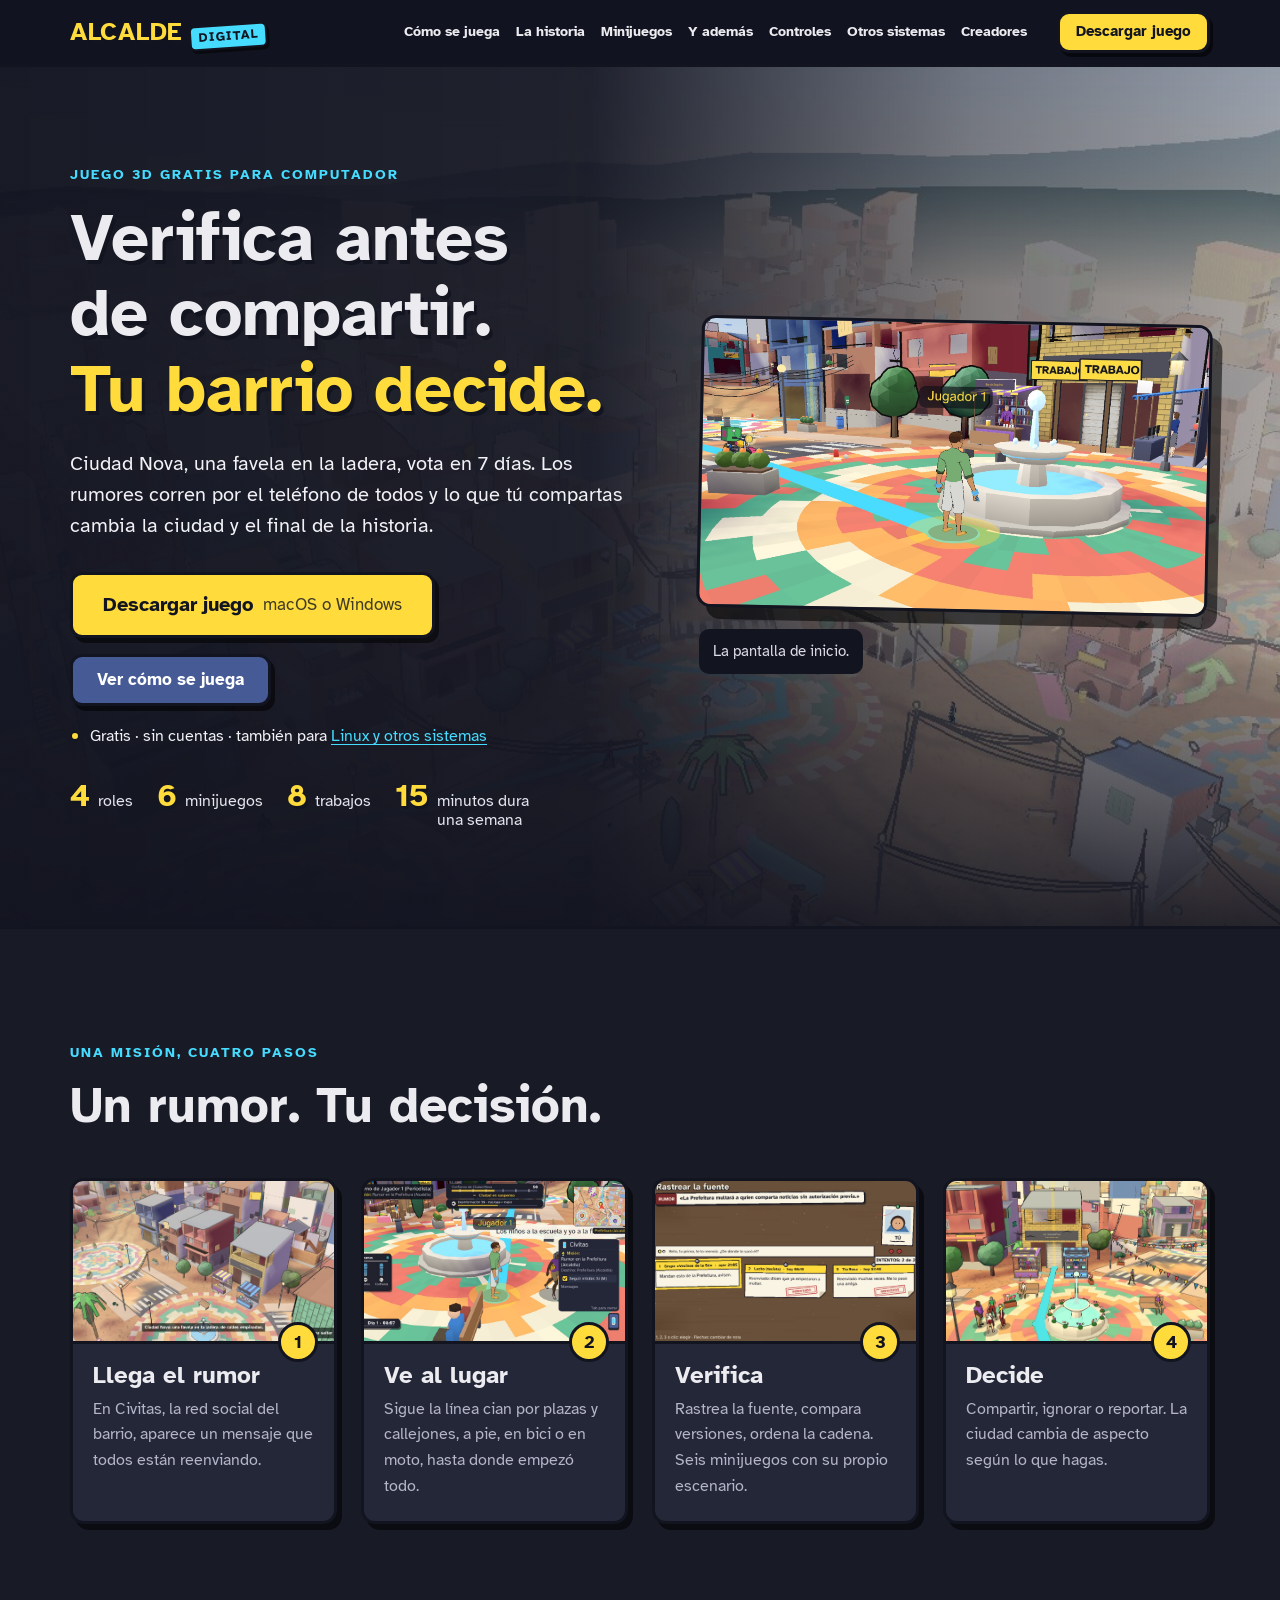
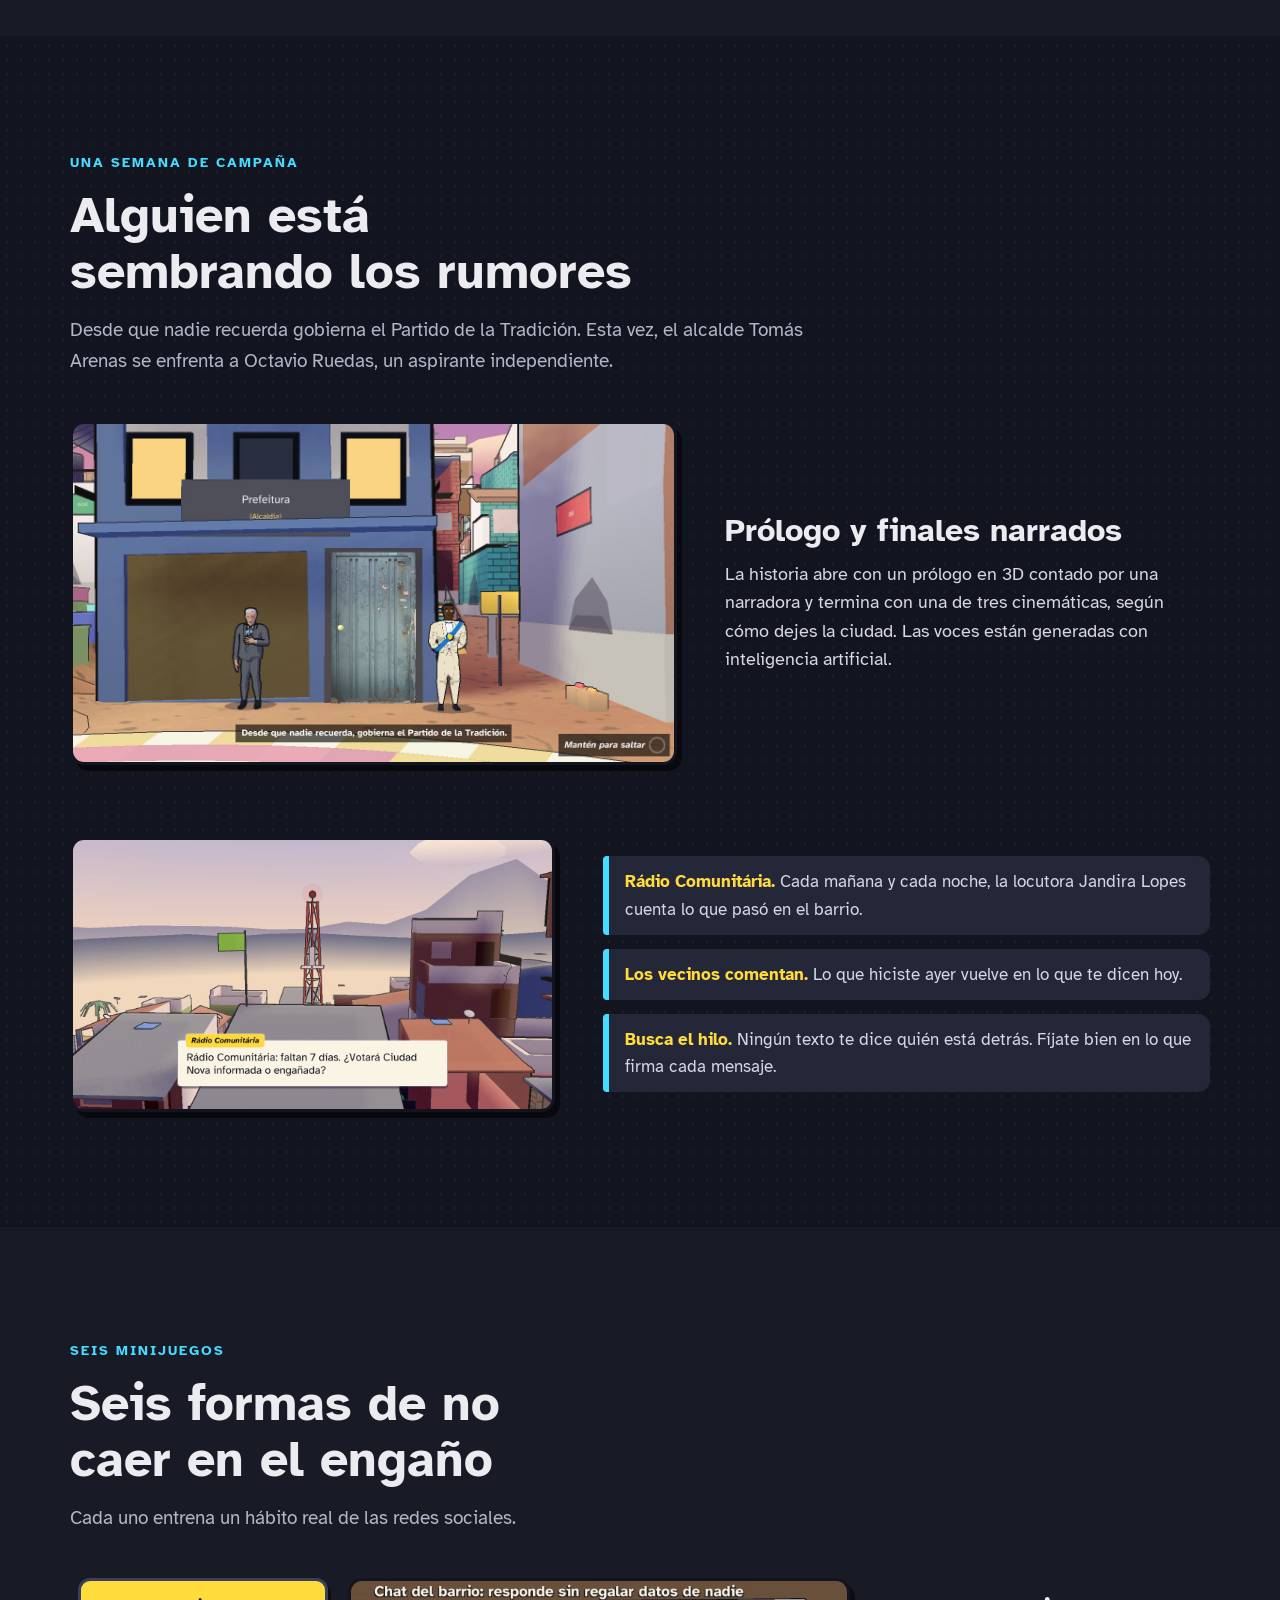
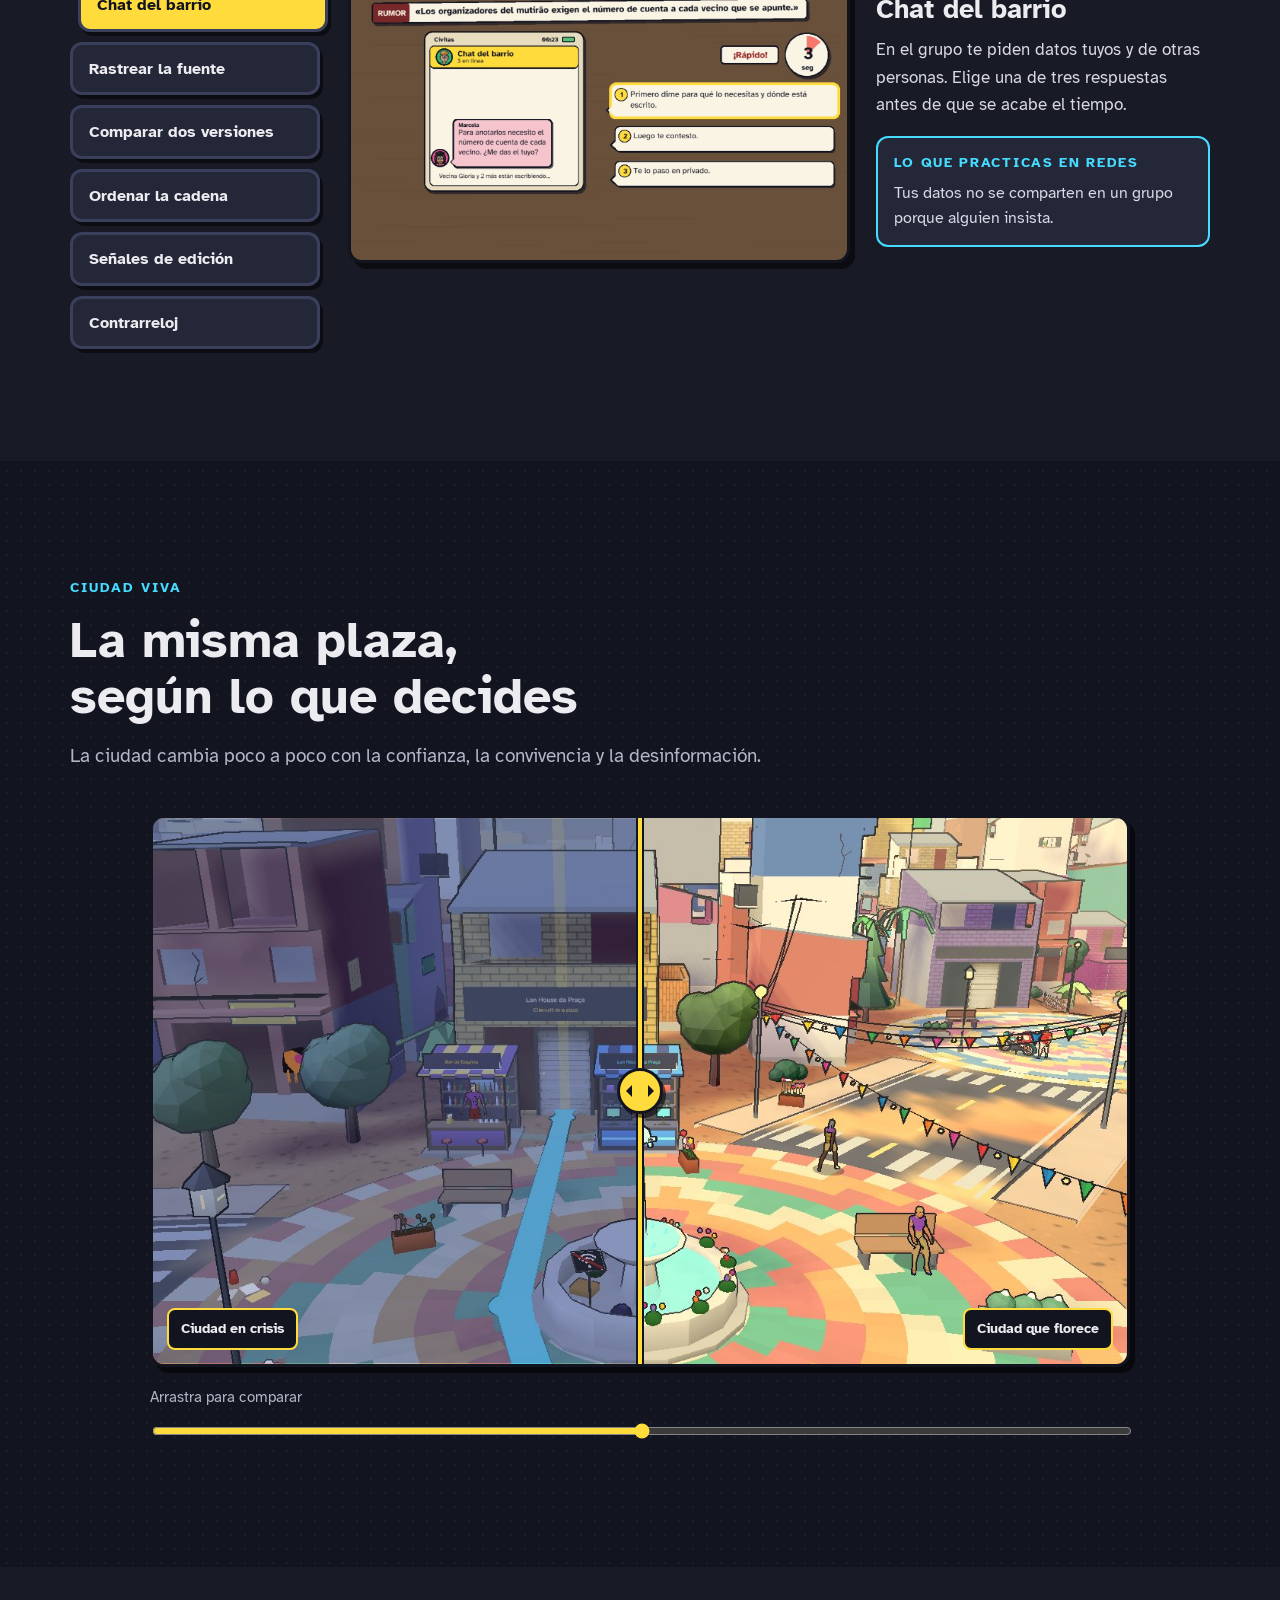
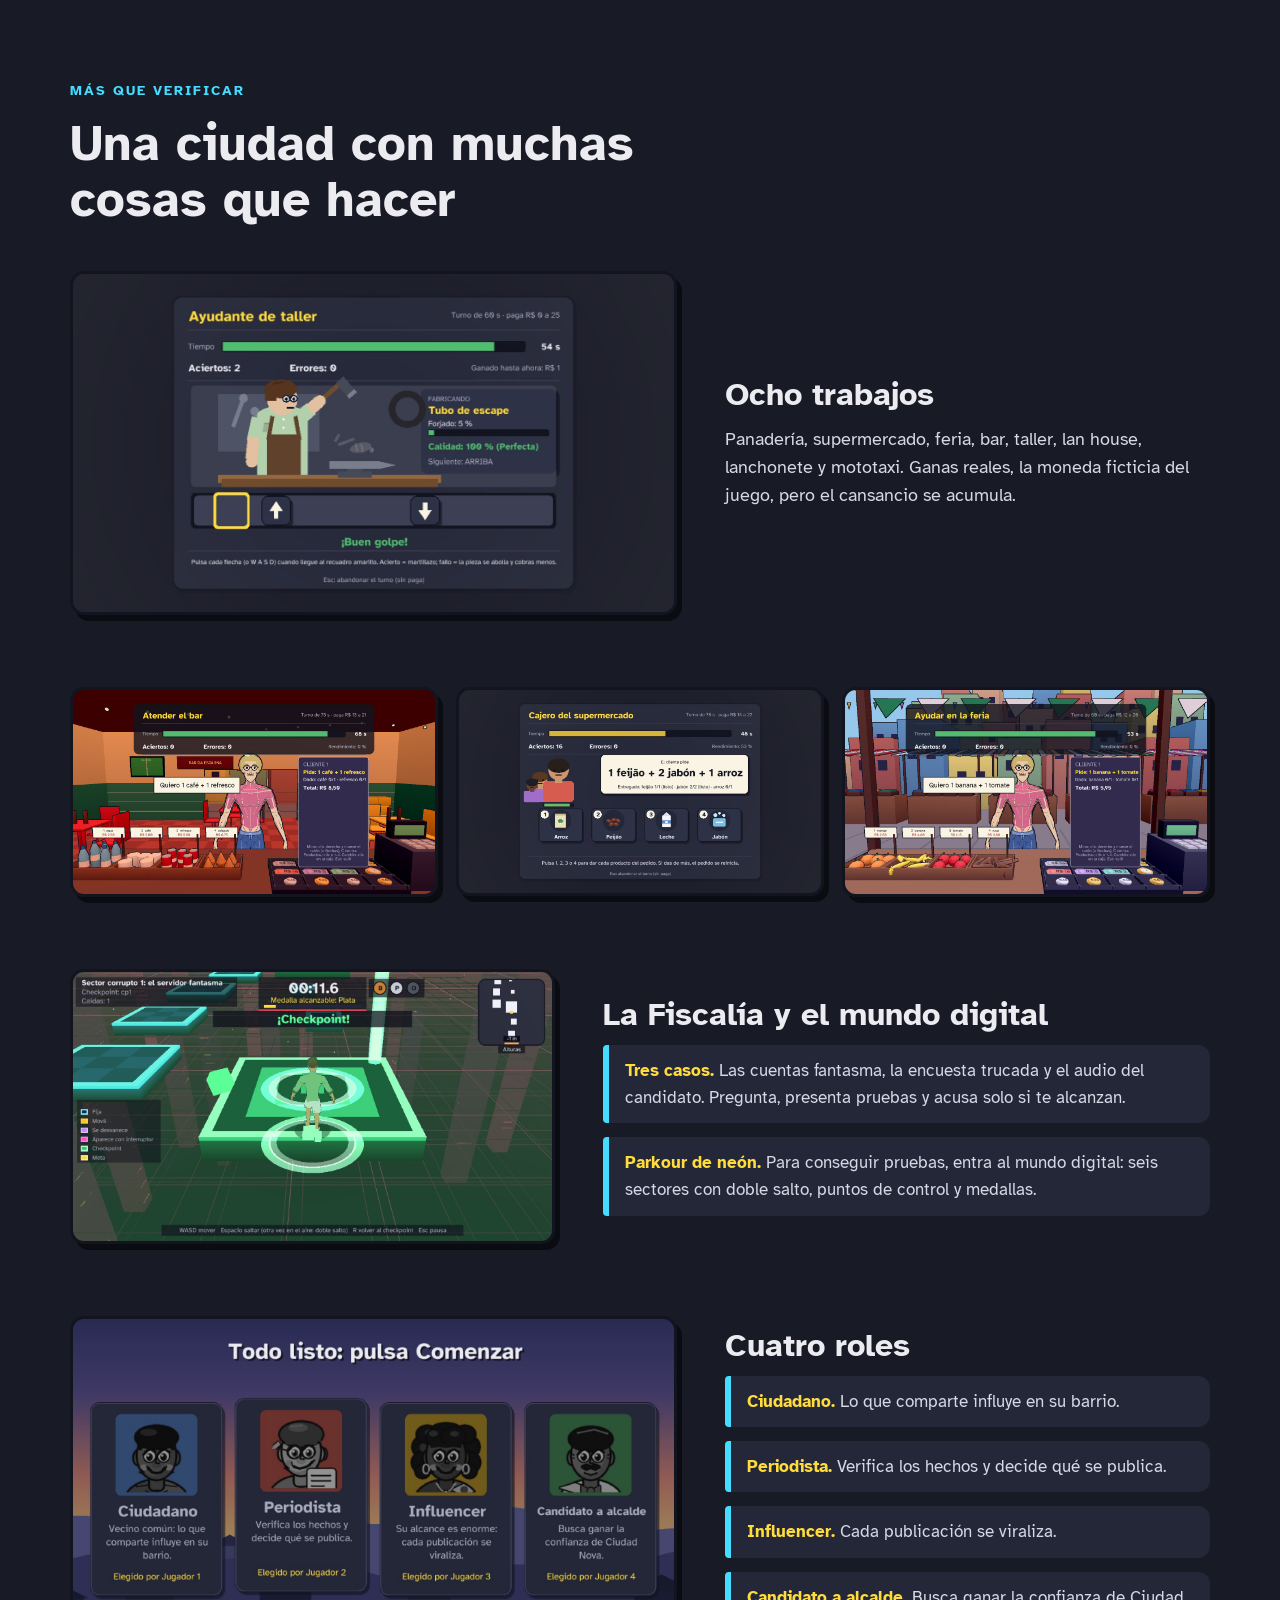
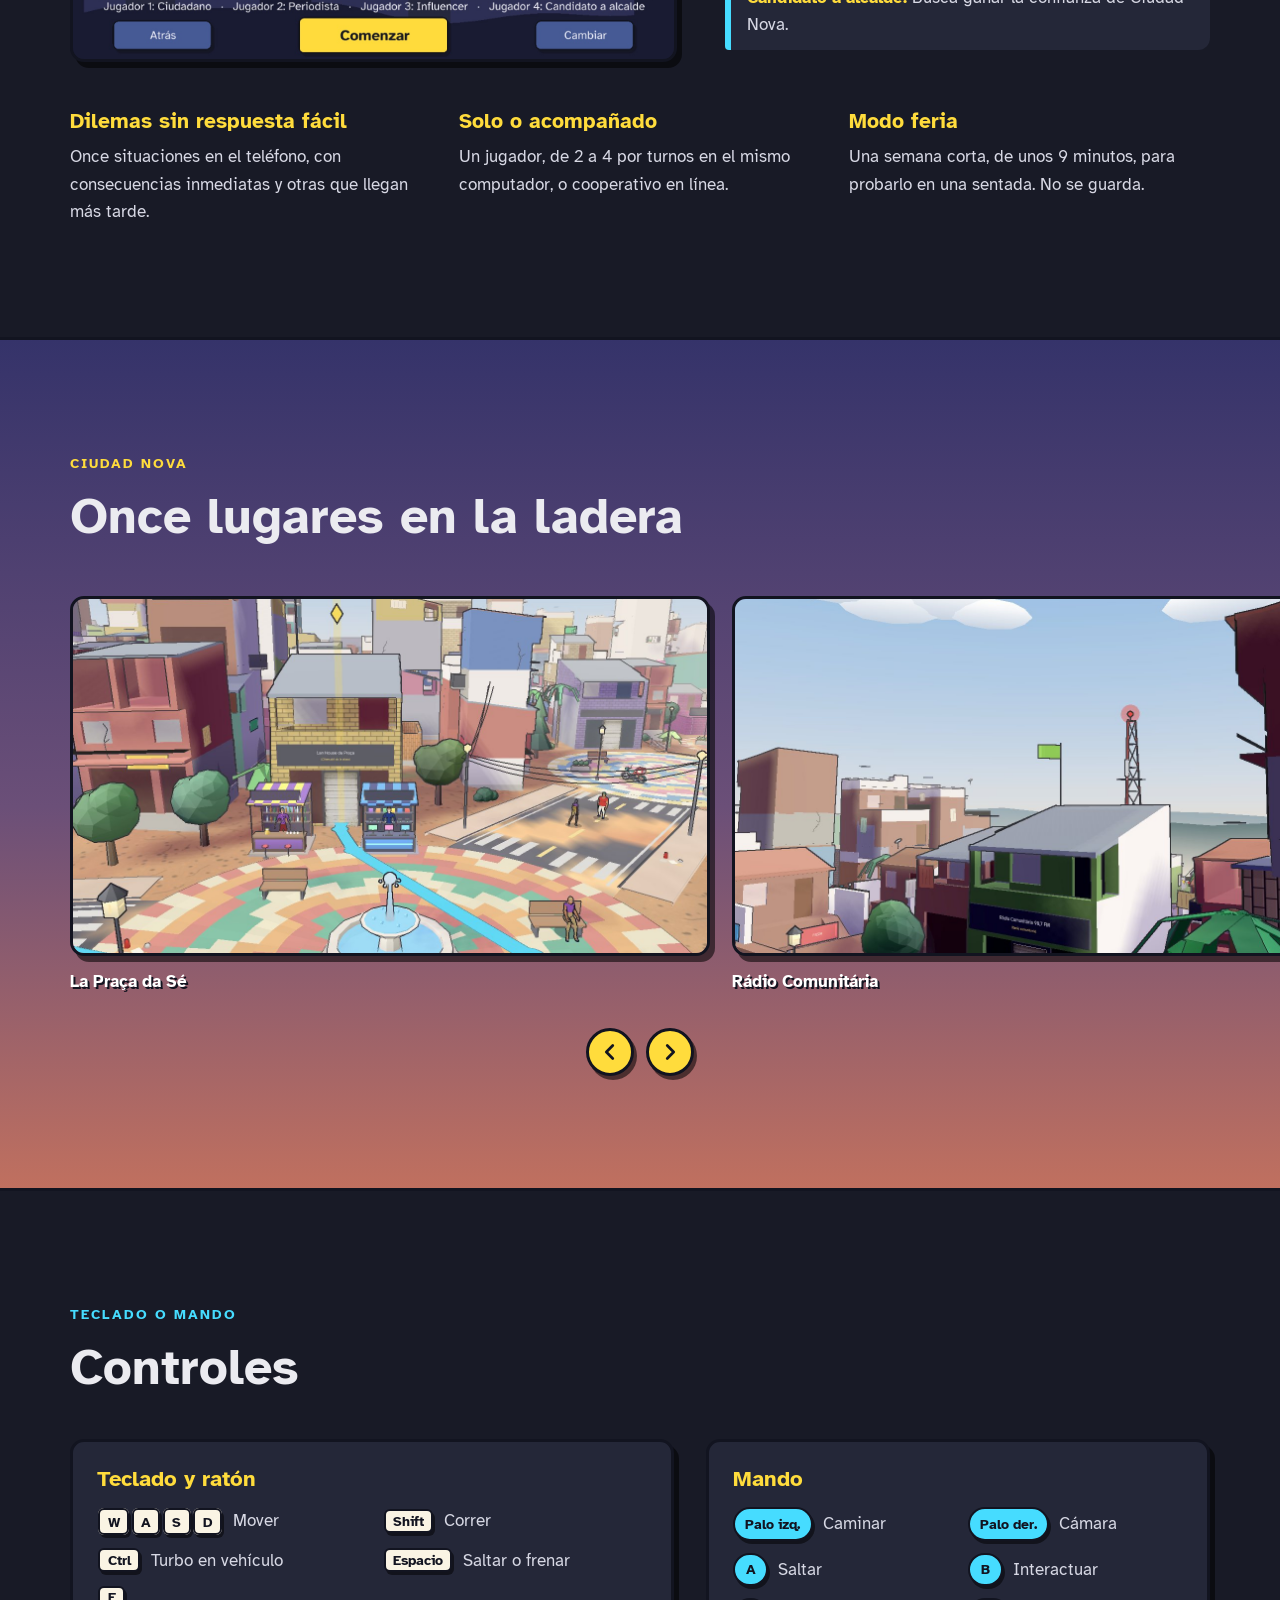
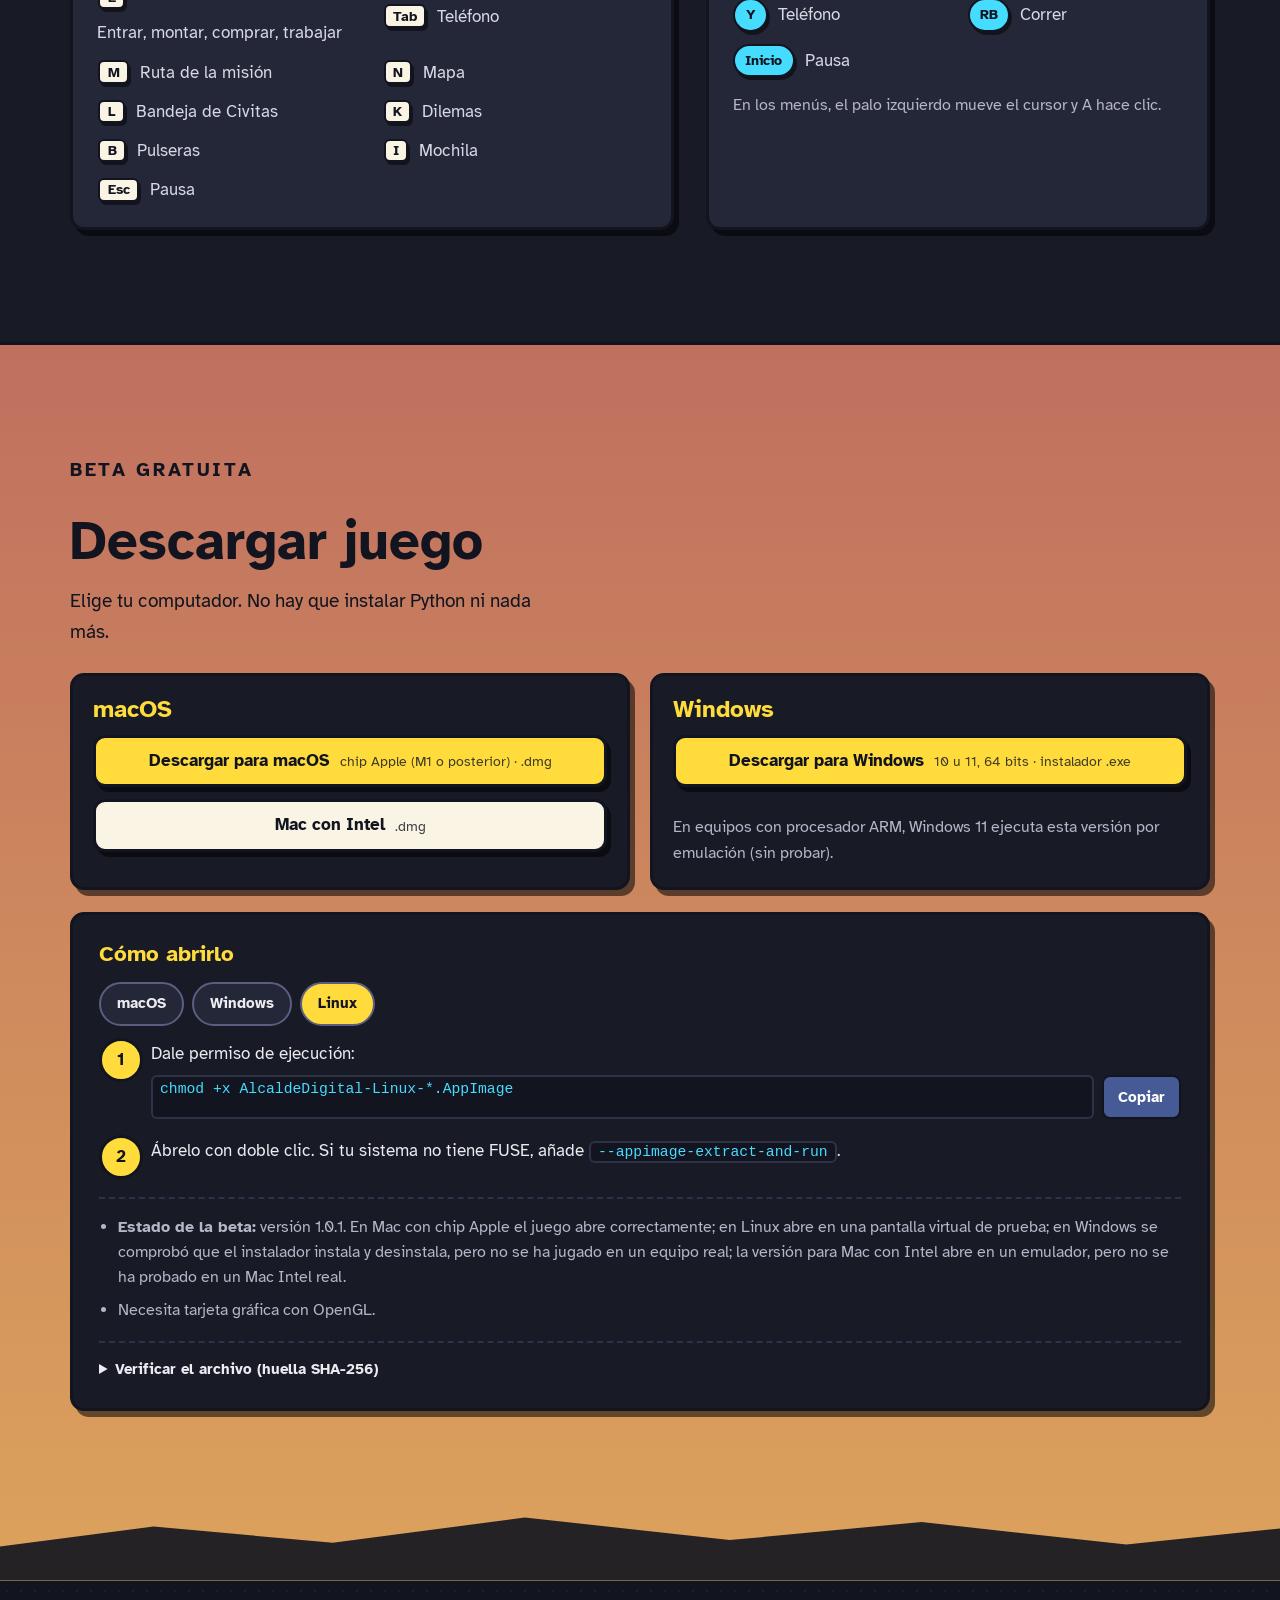
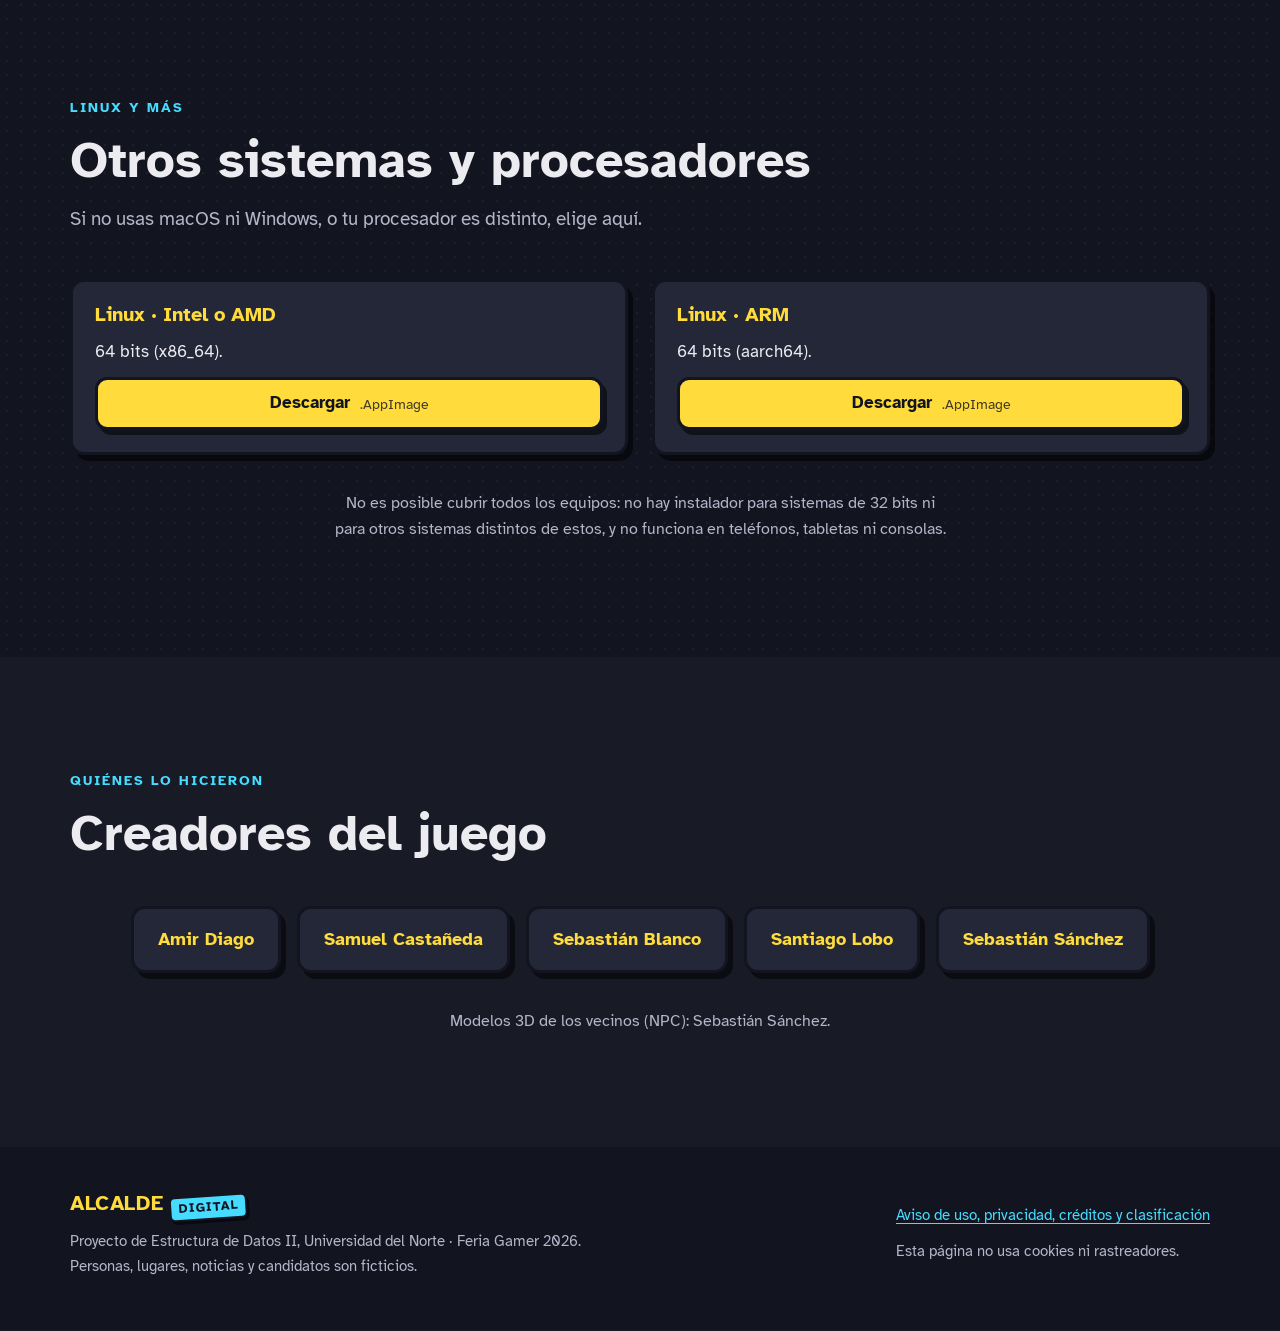
==== commit 8b66c609: "Versión 1.0.1: Comparar en 3D en Mac y Mac Intel que abre Co-Authored-By: Claude Sonnet 5.5 <noreply" ====
--- a/index.html
+++ b/index.html
@@ -176,11 +176,11 @@
     <div id="p-lin" role="tabpanel" aria-labelledby="so-lin" class="so-panel" hidden><ol>
       <li>Dale permiso de ejecución:<div class="cmd"><code>chmod +x AlcaldeDigital-Linux-*.AppImage</code><button class="copiar" data-copiar="chmod +x AlcaldeDigital-Linux-*.AppImage" aria-label="Copiar el comando">Copiar</button></div></li>
       <li>Ábrelo con doble clic. Si tu sistema no tiene FUSE, añade <code>--appimage-extract-and-run</code>.</li></ol></div>
-    <ul class="requisitos"><li><strong>Estado de la beta:</strong> versión 1.0.0. En Mac con chip Apple el juego abre correctamente; en Linux abre en una pantalla virtual de prueba; en Windows se comprobó que el instalador instala y desinstala, pero no se ha jugado en un equipo real; la versión para Mac con Intel está sin probar.</li>
-      <li>Necesita tarjeta gráfica con OpenGL. En macOS, el minijuego «Comparar dos versiones» se juega en su vista 2D.</li></ul>
+    <ul class="requisitos"><li><strong>Estado de la beta:</strong> versión 1.0.1. En Mac con chip Apple el juego abre correctamente; en Linux abre en una pantalla virtual de prueba; en Windows se comprobó que el instalador instala y desinstala, pero no se ha jugado en un equipo real; la versión para Mac con Intel abre en un emulador, pero no se ha probado en un Mac Intel real.</li>
+      <li>Necesita tarjeta gráfica con OpenGL.</li></ul>
     <details class="verificar"><summary>Verificar el archivo (huella SHA-256)</summary>
       <p>En macOS: <code>shasum -a 256 archivo</code>. En Windows (PowerShell): <code>Get-FileHash archivo</code>. En Linux: <code>sha256sum archivo</code>.</p>
-      <p class="huella-nombre">macOS, chip Apple · AlcaldeDigital-macOS-arm64.dmg</p><code>7551cf11aae6a33390e0f52f1edf5ec95463c57e7ddfc96321af30a88628b5d7</code><p class="huella-nombre">macOS, Intel · AlcaldeDigital-macOS-x64.dmg</p><code>864756c793c28b84b3fdfe2b059bc4790c32e17d877785456cb28f58da7d7d5e</code><p class="huella-nombre">Windows · AlcaldeDigital-Setup-Windows.exe</p><code>3eb78875a0f8b3ff0eddf6e9ba4776e65ab0105cdfdebb1084afed20a93f1a26</code><p class="huella-nombre">Linux, Intel o AMD · AlcaldeDigital-Linux-x64.AppImage</p><code>f359ab98533f8fa9c1691be4d7fa2bd3aa3e083e5704eecd55cd350ddf203eb2</code><p class="huella-nombre">Linux, ARM · AlcaldeDigital-Linux-arm64.AppImage</p><code>2959a39f38f13a9b5bf167a453f3e9bc13596fdc95d33a8cdee470b42acc17fa</code></details>
+      <p class="huella-nombre">macOS, chip Apple · AlcaldeDigital-macOS-arm64.dmg</p><code>51b3222499e10e0ae5fd26a60239e729cabb97f095f4fe817f72b5a214cfc116</code><p class="huella-nombre">macOS, Intel · AlcaldeDigital-macOS-x64.dmg</p><code>7ae9fe7d94f043b50946050901ae1dfe966aa5a7cafa47e1ae7091cfc2efcbc1</code><p class="huella-nombre">Windows · AlcaldeDigital-Setup-Windows.exe</p><code>3eb78875a0f8b3ff0eddf6e9ba4776e65ab0105cdfdebb1084afed20a93f1a26</code><p class="huella-nombre">Linux, Intel o AMD · AlcaldeDigital-Linux-x64.AppImage</p><code>f359ab98533f8fa9c1691be4d7fa2bd3aa3e083e5704eecd55cd350ddf203eb2</code><p class="huella-nombre">Linux, ARM · AlcaldeDigital-Linux-arm64.AppImage</p><code>2959a39f38f13a9b5bf167a453f3e9bc13596fdc95d33a8cdee470b42acc17fa</code></details>
   </div>
 </div></section>
 
